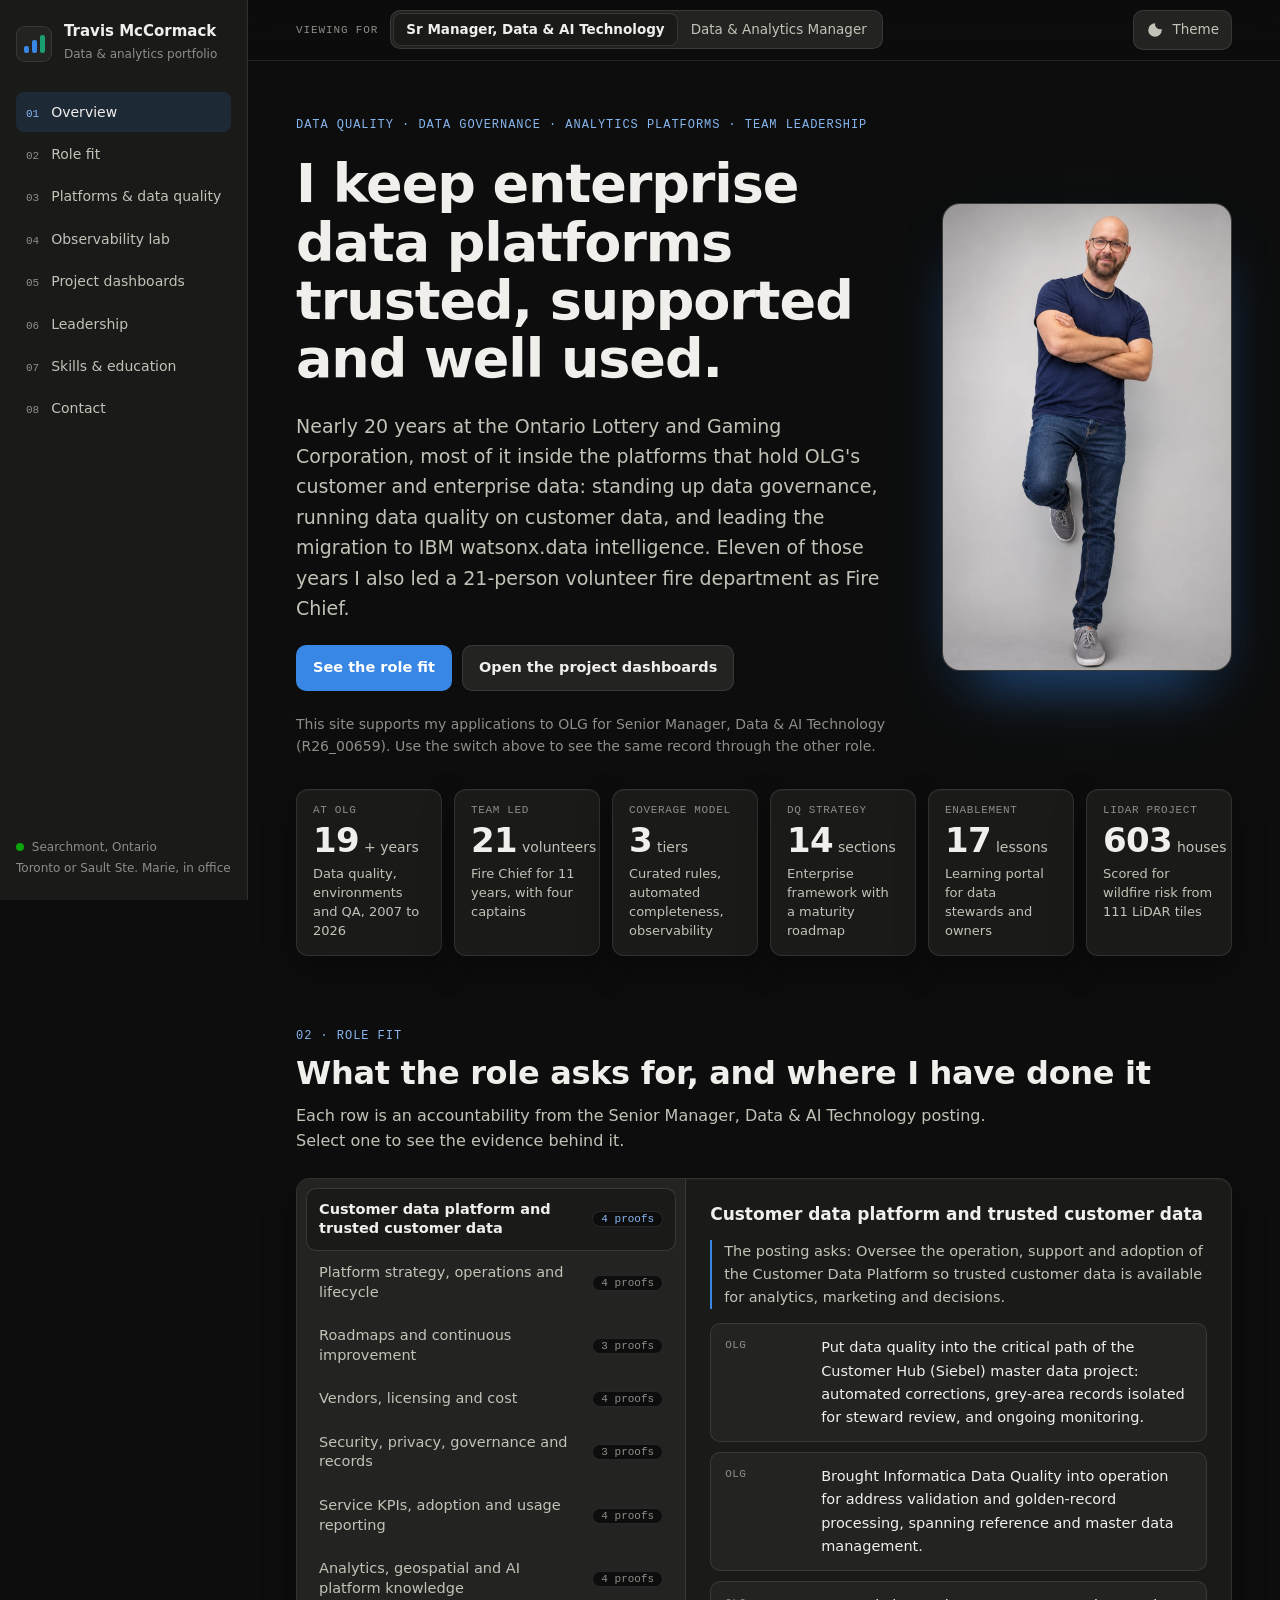
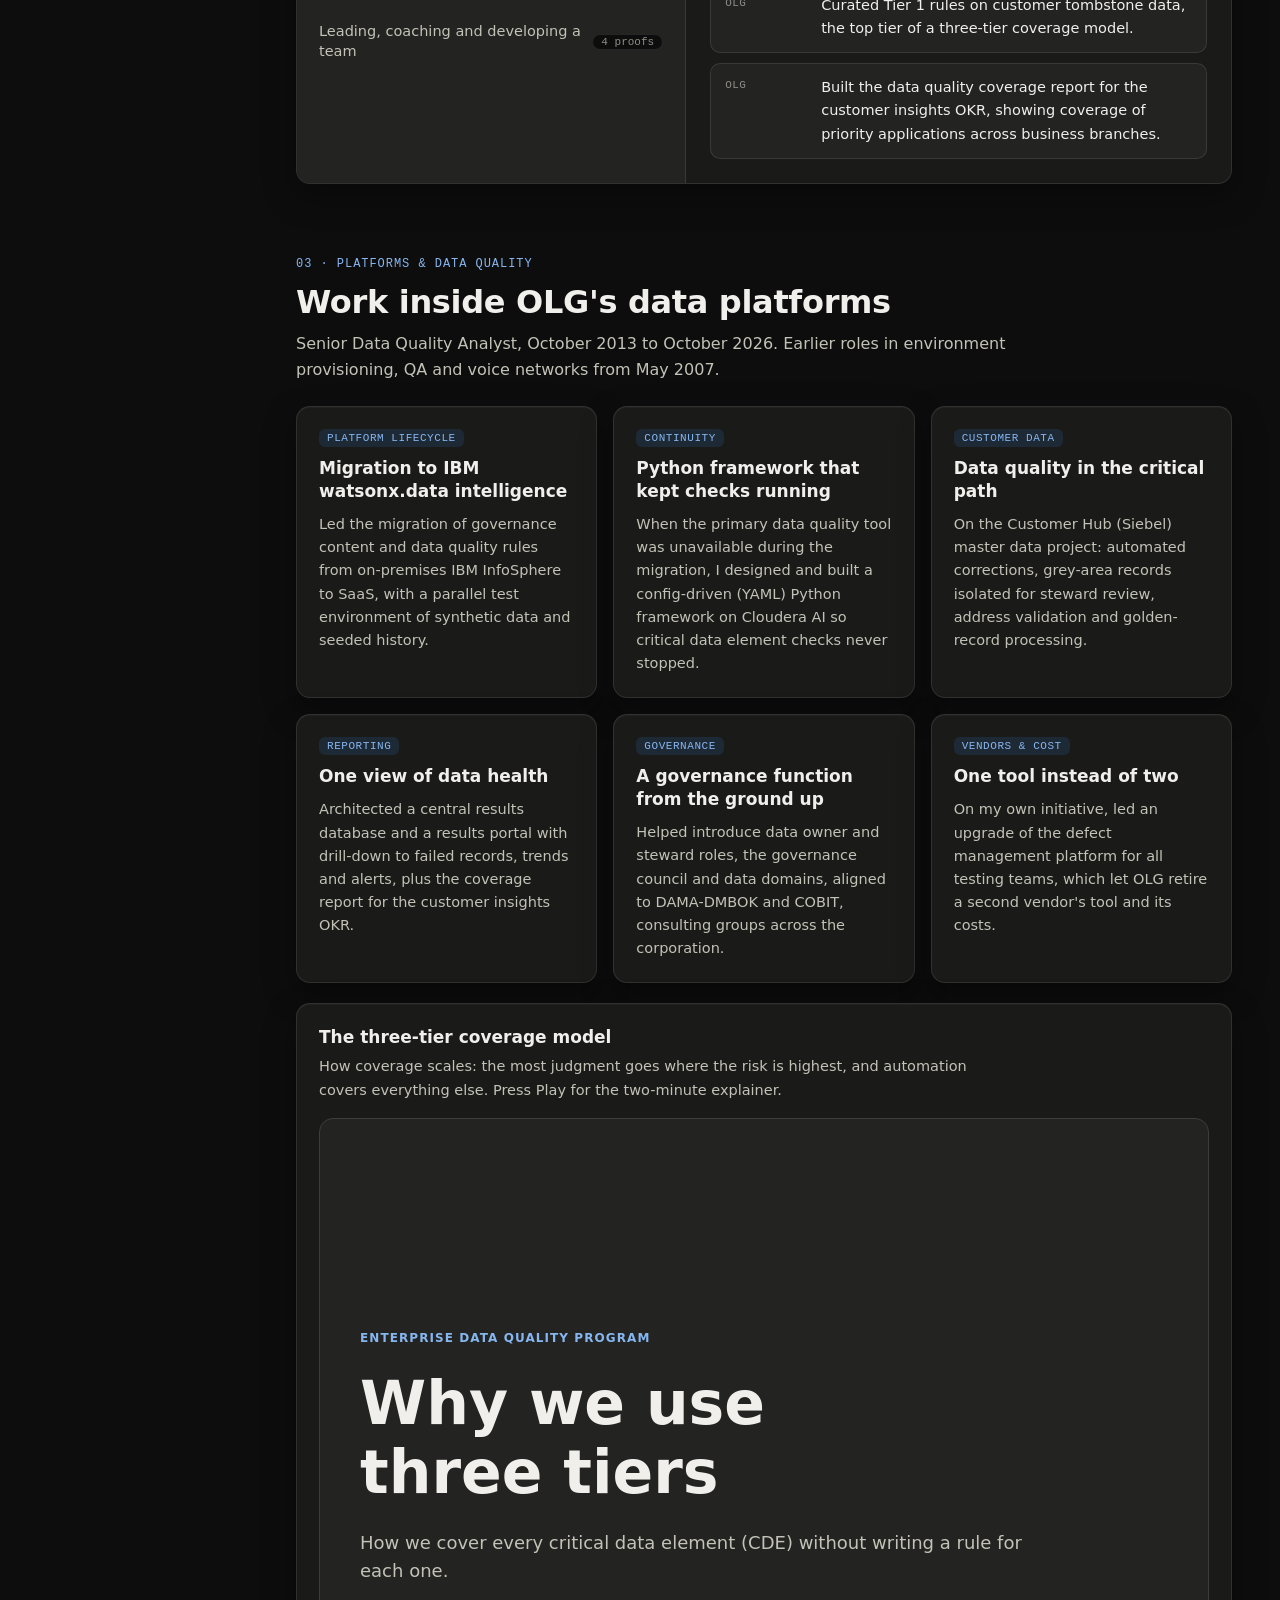
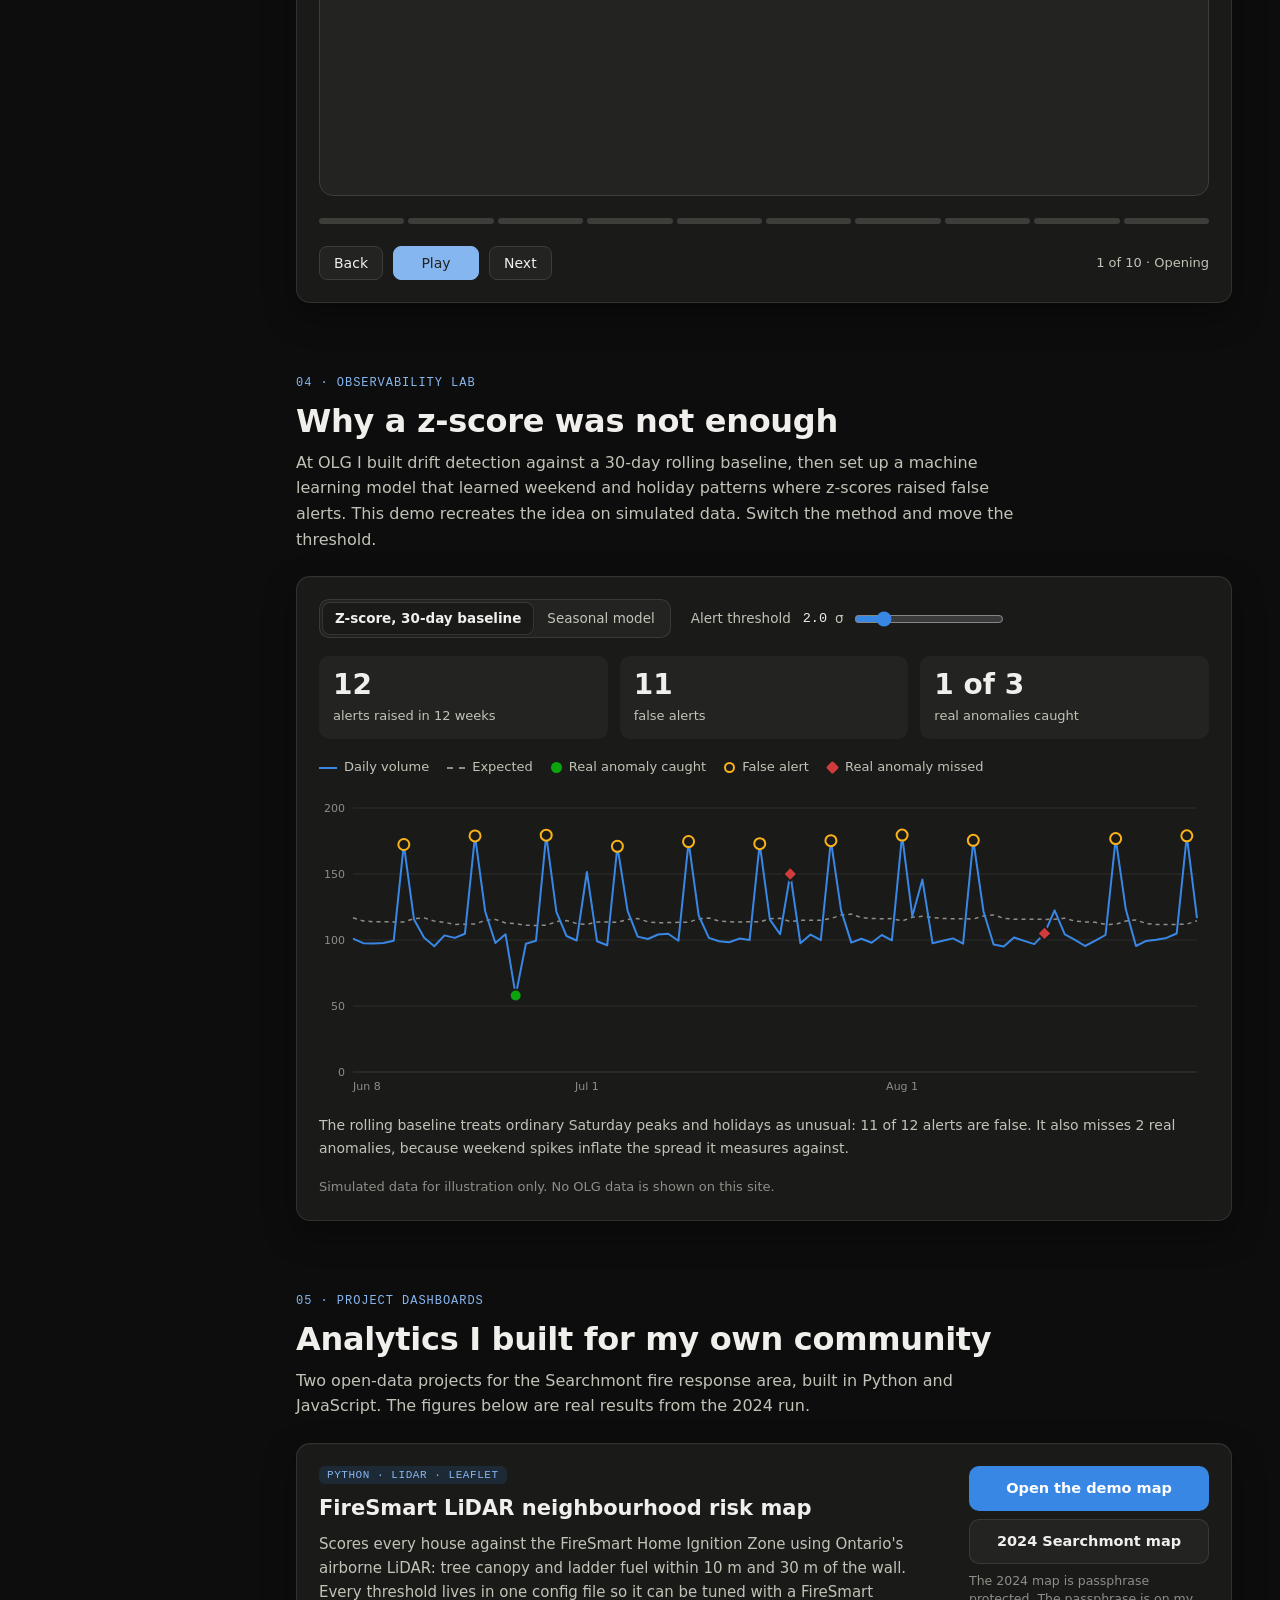
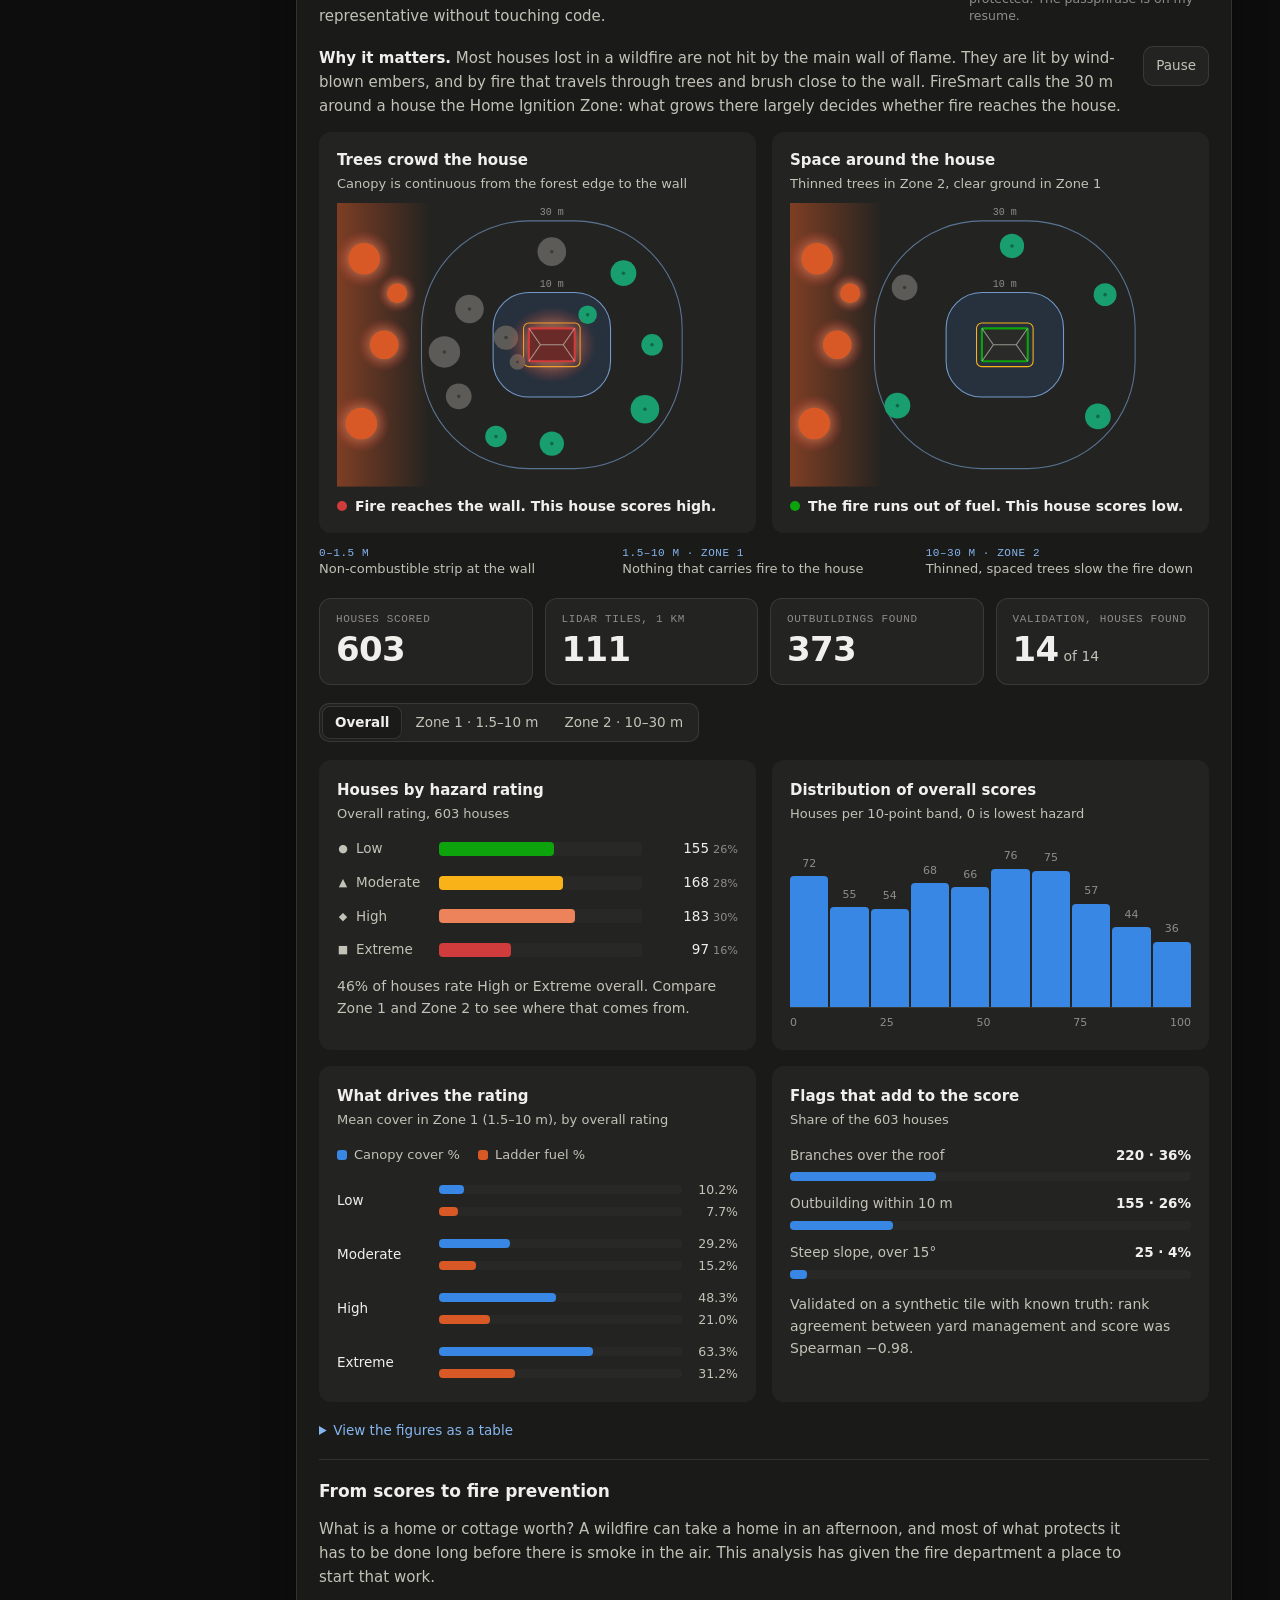
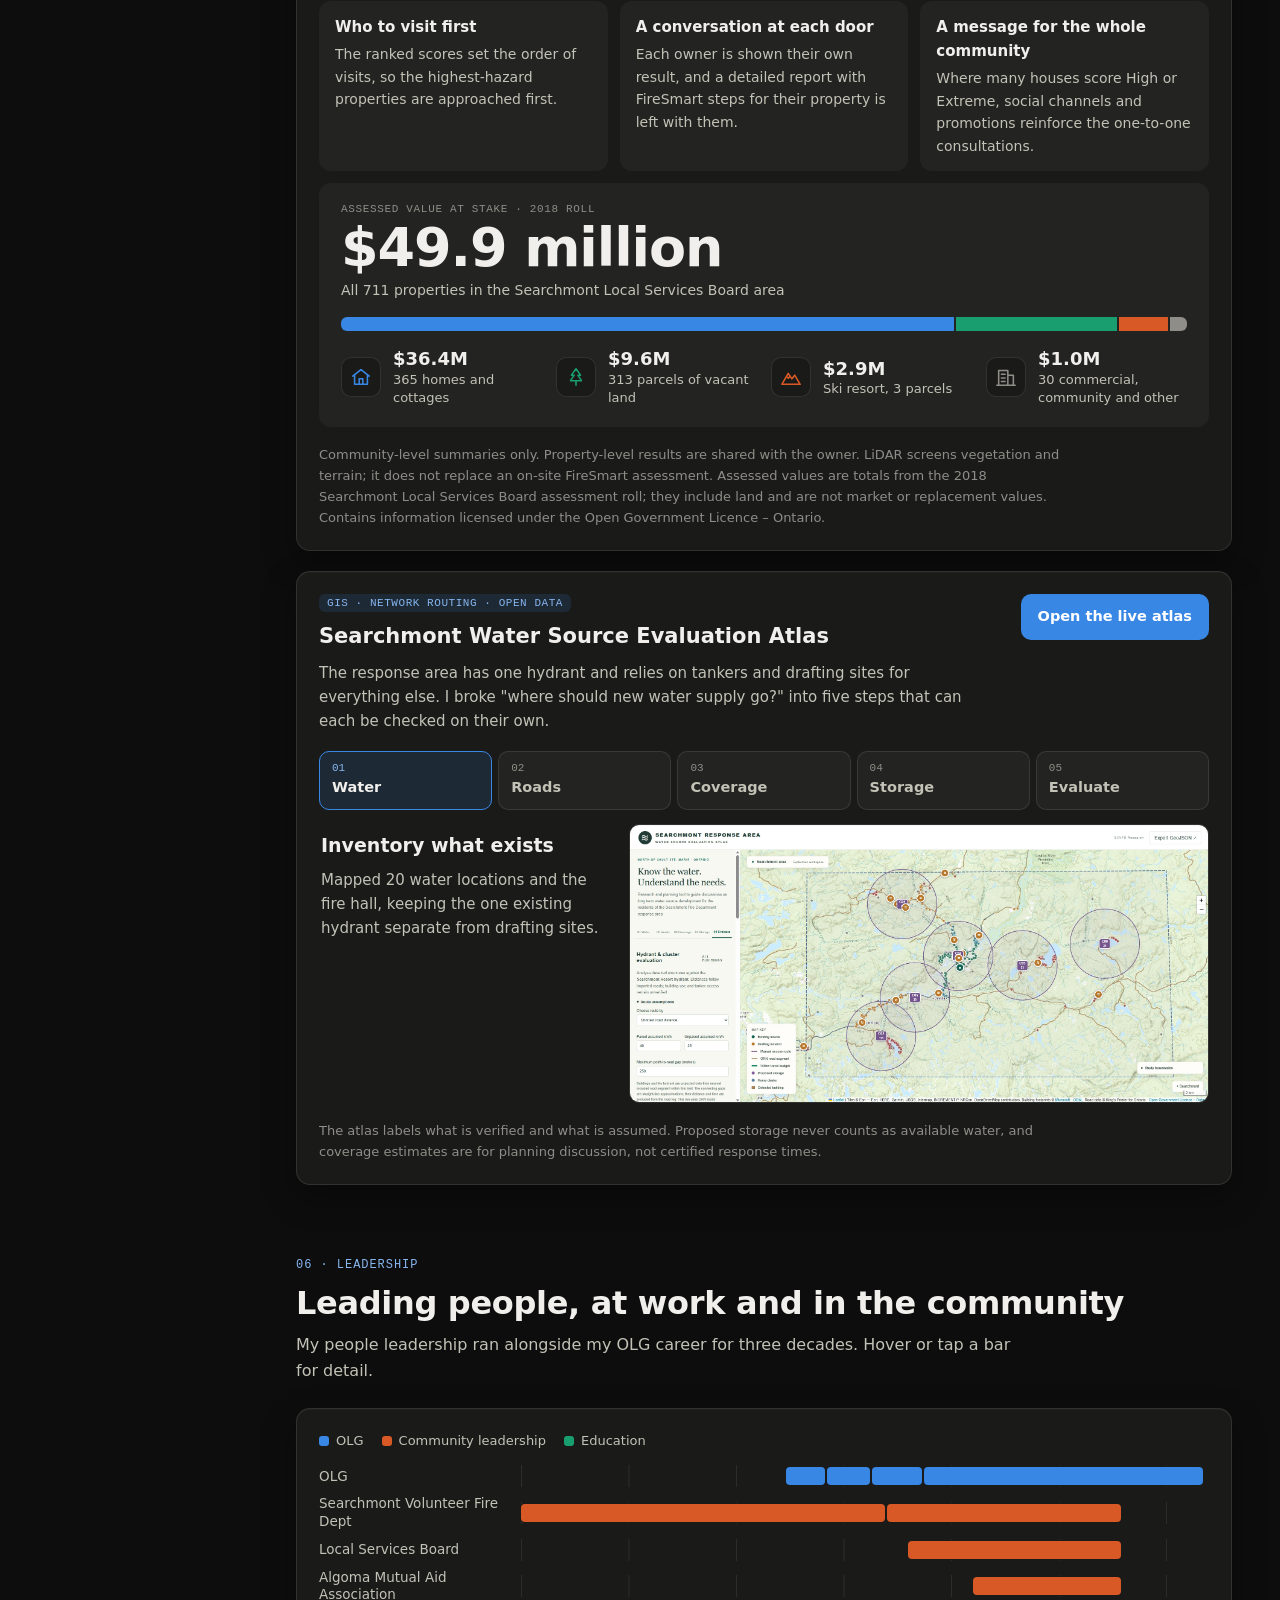
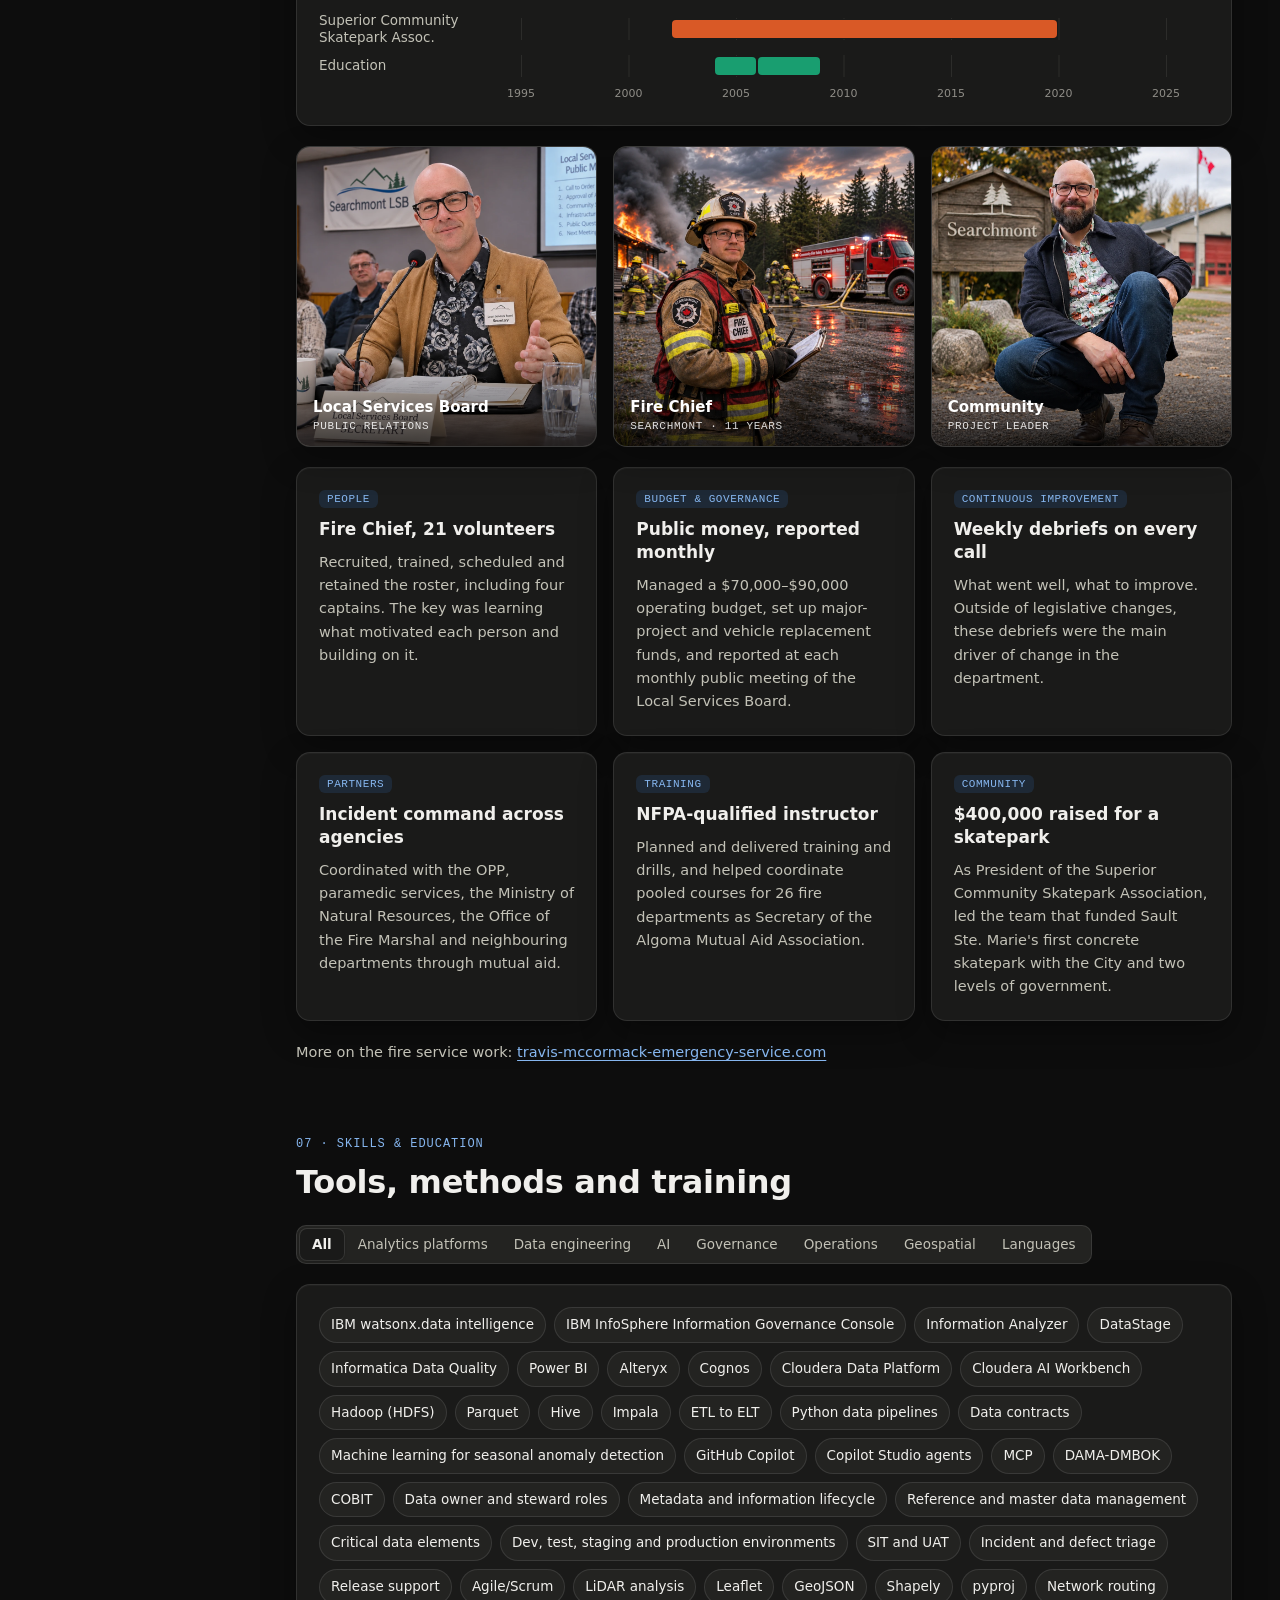
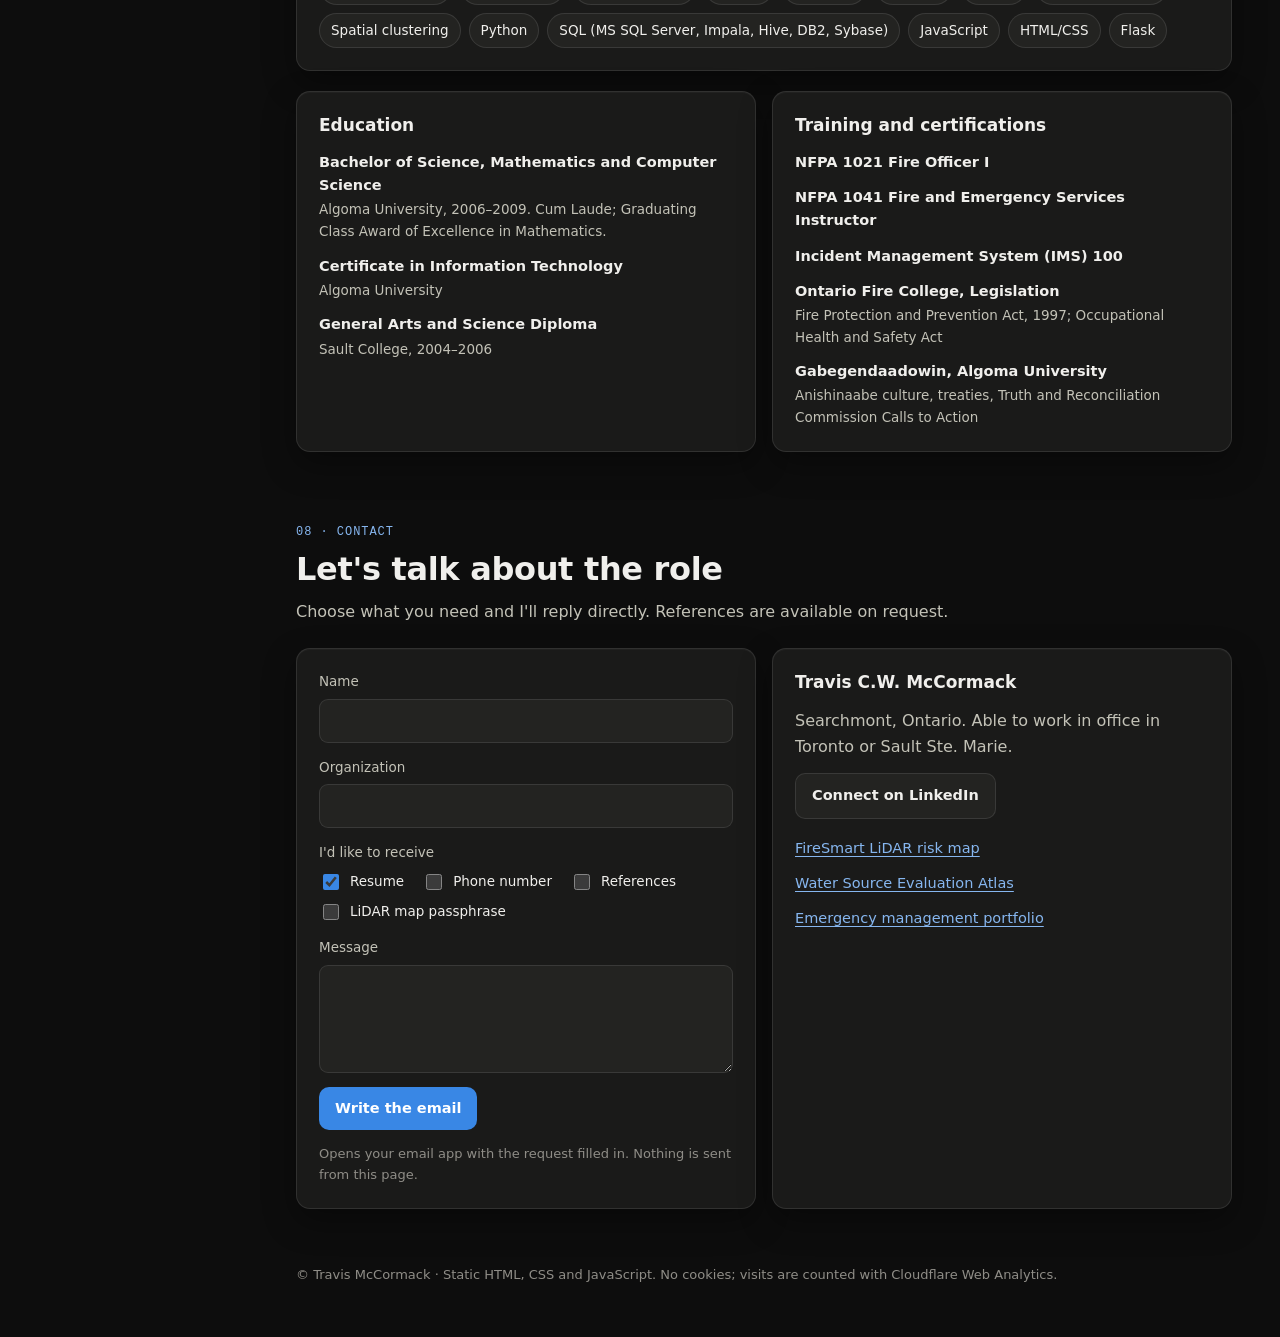
==== index.html @ 3d9790bc "Merge photo-updates into initial-site" ====
<!doctype html>
<html lang="en-CA" data-theme="dark">
<head>
<meta charset="utf-8">
<meta name="viewport" content="width=device-width, initial-scale=1">
<title>Travis McCormack | Data Quality, Governance and Analytics Platforms</title>
<meta name="description" content="Portfolio of Travis McCormack: nearly 20 years in data quality, data governance and analytics platforms, with live project dashboards and maps.">
<meta property="og:title" content="Travis McCormack | Data and Analytics Portfolio">
<meta property="og:description" content="Data quality, governance, analytics platforms and team leadership. Project dashboards and live maps.">
<meta property="og:type" content="website">
<meta property="og:url" content="https://data-analytics-travis-mccormack.com/">
<link rel="icon" href="data:image/svg+xml,%3Csvg xmlns='http://www.w3.org/2000/svg' viewBox='0 0 32 32'%3E%3Crect width='32' height='32' rx='7' fill='%231a1a19'/%3E%3Crect x='7' y='17' width='4' height='8' rx='1.5' fill='%233987e5'/%3E%3Crect x='14' y='11' width='4' height='14' rx='1.5' fill='%233987e5'/%3E%3Crect x='21' y='7' width='4' height='18' rx='1.5' fill='%23199e70'/%3E%3C/svg%3E">
<link rel="stylesheet" href="styles.css?v=4">
<script>
  try { var t = localStorage.getItem('theme'); if (t) document.documentElement.dataset.theme = t; } catch (e) {}
</script>
</head>
<body data-role="tech">
<a class="skip" href="#overview">Skip to content</a>

<aside class="side" aria-label="Site">
  <a class="brand" href="#overview">
    <span class="brand-mark" aria-hidden="true"><i></i><i></i><i></i></span>
    <span><strong>Travis McCormack</strong><small>Data &amp; analytics portfolio</small></span>
  </a>
  <nav class="nav" aria-label="Sections">
    <a href="#overview" class="is-active"><span>01</span>Overview</a>
    <a href="#fit"><span>02</span>Role fit</a>
    <a href="#platforms"><span>03</span>Platforms &amp; data quality</a>
    <a href="#lab"><span>04</span>Observability lab</a>
    <a href="#projects"><span>05</span>Project dashboards</a>
    <a href="#leadership"><span>06</span>Leadership</a>
    <a href="#skills"><span>07</span>Skills &amp; education</a>
    <a href="#contact"><span>08</span>Contact</a>
  </nav>
  <div class="side-foot">
    <span class="dot" aria-hidden="true"></span> Searchmont, Ontario<br>
    Toronto or Sault Ste. Marie, in office
  </div>
</aside>

<div class="main">
  <header class="topbar">
    <div class="lens" role="group" aria-label="View this portfolio for a role">
      <span class="lens-label">Viewing for</span>
      <div class="seg" id="roleSeg">
        <button type="button" data-role="tech" aria-pressed="true">Sr Manager, Data &amp; AI Technology</button>
        <button type="button" data-role="analytics" aria-pressed="false">Data &amp; Analytics Manager</button>
      </div>
    </div>
    <button type="button" class="icon-btn" id="themeBtn" aria-label="Switch between dark and light theme">
      <svg viewBox="0 0 24 24" width="18" height="18" aria-hidden="true"><path d="M12 3a9 9 0 1 0 9 9c0-.5 0-.9-.1-1.4A7 7 0 0 1 12 3z" fill="currentColor"/></svg>
      <span>Theme</span>
    </button>
  </header>

  <main>
    <!-- 01 OVERVIEW -->
    <section id="overview" class="hero">
      <div class="hero-top">
      <div class="hero-text">
      <p class="eyebrow">Data quality · Data governance · Analytics platforms · Team leadership</p>
      <h1 data-lens-text="tech">I keep enterprise data platforms trusted, supported and well used.</h1>
      <h1 data-lens-text="analytics" hidden>I turn business priorities into trusted measures, dashboards and reusable analytics.</h1>
      <p class="lede" data-lens-text="tech">Nearly 20 years at the Ontario Lottery and Gaming Corporation, most of it inside the platforms that hold OLG's customer and enterprise data: standing up data governance, running data quality on customer data, and leading the migration to IBM watsonx.data intelligence. Eleven of those years I also led a 21-person volunteer fire department as Fire Chief.</p>
      <p class="lede" data-lens-text="analytics" hidden>Nearly 20 years at the Ontario Lottery and Gaming Corporation, building the measures, coverage reports and results portals that data owners rely on, and the learning portal that trains them. Eleven of those years I also led a 21-person volunteer fire department as Fire Chief.</p>
      <div class="cta">
        <a class="btn primary" href="#fit">See the role fit</a>
        <a class="btn" href="#projects">Open the project dashboards</a>
      </div>
      <p class="context">This site supports my applications to OLG for
        <span data-lens-text="tech">Senior Manager, Data &amp; AI Technology (R26_00659)</span><span data-lens-text="analytics" hidden>Data &amp; Analytics Manager (R26_00672)</span>.
        Use the switch above to see the same record through the other role.</p>
      </div>
      <figure class="hero-photo">
        <img src="images/travis.webp" alt="Travis McCormack, arms crossed, standing on one leg" width="1122" height="1402">
      </figure>
      </div>

      <div class="tiles" aria-label="Career figures">
        <div class="tile"><div class="tile-k">At OLG</div><div class="tile-v"><span data-count="19">19</span><small>+ years</small></div><div class="tile-d">Data quality, environments and QA, 2007 to 2026</div></div>
        <div class="tile"><div class="tile-k">Team led</div><div class="tile-v"><span data-count="21">21</span><small>volunteers</small></div><div class="tile-d">Fire Chief for 11 years, with four captains</div></div>
        <div class="tile"><div class="tile-k">Coverage model</div><div class="tile-v"><span data-count="3">3</span><small>tiers</small></div><div class="tile-d">Curated rules, automated completeness, observability</div></div>
        <div class="tile"><div class="tile-k">DQ strategy</div><div class="tile-v"><span data-count="14">14</span><small>sections</small></div><div class="tile-d">Enterprise framework with a maturity roadmap</div></div>
        <div class="tile"><div class="tile-k">Enablement</div><div class="tile-v"><span data-count="17">17</span><small>lessons</small></div><div class="tile-d">Learning portal for data stewards and owners</div></div>
        <div class="tile"><div class="tile-k">LiDAR project</div><div class="tile-v"><span data-count="603">603</span><small>houses</small></div><div class="tile-d">Scored for wildfire risk from 111 LiDAR tiles</div></div>
      </div>
    </section>

    <!-- 02 ROLE FIT -->
    <section id="fit">
      <div class="sec-head">
        <p class="eyebrow">02 · Role fit</p>
        <h2>What the role asks for, and where I have done it</h2>
        <p class="sub">Each row is an accountability from the <span data-lens-text="tech">Senior Manager, Data &amp; AI Technology</span><span data-lens-text="analytics" hidden>Data &amp; Analytics Manager</span> posting. Select one to see the evidence behind it.</p>
      </div>
      <div class="fit card">
        <div class="fit-list" id="fitList" role="tablist" aria-label="Accountabilities"></div>
        <div class="fit-detail" id="fitDetail" role="tabpanel" aria-live="polite"></div>
      </div>
      <noscript><p class="sub">Turn on JavaScript to use the interactive role-fit matrix and charts.</p></noscript>
    </section>

    <!-- 03 PLATFORMS -->
    <section id="platforms">
      <div class="sec-head">
        <p class="eyebrow">03 · Platforms &amp; data quality</p>
        <h2>Work inside OLG's data platforms</h2>
        <p class="sub">Senior Data Quality Analyst, October 2013 to October 2026. Earlier roles in environment provisioning, QA and voice networks from May 2007.</p>
      </div>

      <div class="grid g3">
        <article class="card work">
          <span class="chip">Platform lifecycle</span>
          <h3>Migration to IBM watsonx.data intelligence</h3>
          <p>Led the migration of governance content and data quality rules from on-premises IBM InfoSphere to SaaS, with a parallel test environment of synthetic data and seeded history.</p>
        </article>
        <article class="card work">
          <span class="chip">Continuity</span>
          <h3>Python framework that kept checks running</h3>
          <p>When the primary data quality tool was unavailable during the migration, I designed and built a config-driven (YAML) Python framework on Cloudera AI so critical data element checks never stopped.</p>
        </article>
        <article class="card work">
          <span class="chip">Customer data</span>
          <h3>Data quality in the critical path</h3>
          <p>On the Customer Hub (Siebel) master data project: automated corrections, grey-area records isolated for steward review, address validation and golden-record processing.</p>
        </article>
        <article class="card work">
          <span class="chip">Reporting</span>
          <h3>One view of data health</h3>
          <p>Architected a central results database and a results portal with drill-down to failed records, trends and alerts, plus the coverage report for the customer insights OKR.</p>
        </article>
        <article class="card work">
          <span class="chip">Governance</span>
          <h3>A governance function from the ground up</h3>
          <p>Helped introduce data owner and steward roles, the governance council and data domains, aligned to DAMA-DMBOK and COBIT, consulting groups across the corporation.</p>
        </article>
        <article class="card work">
          <span class="chip">Vendors &amp; cost</span>
          <h3>One tool instead of two</h3>
          <p>On my own initiative, led an upgrade of the defect management platform for all testing teams, which let OLG retire a second vendor's tool and its costs.</p>
        </article>
      </div>

      <div class="card model">
        <div class="model-head">
          <h3>The three-tier coverage model</h3>
          <p>How coverage scales: the most judgment goes where the risk is highest, and automation covers everything else. Press Play for the two-minute explainer.</p>
        </div>
        <iframe class="tier-frame" id="tierFrame" src="three-tier-explainer.html" title="Why three tiers: a two-minute animated explainer of the coverage model"></iframe>
        <noscript><p class="sub">Turn on JavaScript to play the explainer.</p></noscript>
      </div>
    </section>

    <!-- 04 LAB -->
    <section id="lab">
      <div class="sec-head">
        <p class="eyebrow">04 · Observability lab</p>
        <h2>Why a z-score was not enough</h2>
        <p class="sub">At OLG I built drift detection against a 30-day rolling baseline, then set up a machine learning model that learned weekend and holiday patterns where z-scores raised false alerts. This demo recreates the idea on simulated data. Switch the method and move the threshold.</p>
      </div>
      <div class="card lab">
        <div class="filters">
          <div class="seg" id="methodSeg" role="group" aria-label="Detection method">
            <button type="button" data-method="z" aria-pressed="true">Z-score, 30-day baseline</button>
            <button type="button" data-method="s" aria-pressed="false">Seasonal model</button>
          </div>
          <label class="slider">Alert threshold <output id="kOut">2.0</output>σ
            <input type="range" id="kRange" min="1.8" max="3" step="0.1" value="2">
          </label>
        </div>
        <div class="stat-row" id="labStats"></div>
        <div class="legend" aria-hidden="true">
          <span><i class="lg-line"></i>Daily volume</span>
          <span><i class="lg-dash"></i>Expected</span>
          <span><i class="lg-true"></i>Real anomaly caught</span>
          <span><i class="lg-false"></i>False alert</span>
          <span><i class="lg-miss"></i>Real anomaly missed</span>
        </div>
        <div class="chart" id="labChart" role="img" aria-label="Line chart of simulated daily volume with alerts"></div>
        <p class="note" id="labNote"></p>
        <p class="fine">Simulated data for illustration only. No OLG data is shown on this site.</p>
      </div>
    </section>

    <!-- 05 PROJECTS -->
    <section id="projects">
      <div class="sec-head">
        <p class="eyebrow">05 · Project dashboards</p>
        <h2>Analytics I built for my own community</h2>
        <p class="sub">Two open-data projects for the Searchmont fire response area, built in Python and JavaScript. The figures below are real results from the 2024 run.</p>
      </div>

      <div class="card dash">
        <div class="dash-head">
          <div>
            <span class="chip">Python · LiDAR · Leaflet</span>
            <h3>FireSmart LiDAR neighbourhood risk map</h3>
            <p>Scores every house against the FireSmart Home Ignition Zone using Ontario's airborne LiDAR: tree canopy and ladder fuel within 10 m and 30 m of the wall. Every threshold lives in one config file so it can be tuned with a FireSmart representative without touching code.</p>
          </div>
          <div class="dash-links">
            <a class="btn primary" href="https://searchmont-analytics.github.io/smt-firesmart-assessment-lidar/" target="_blank" rel="noopener">Open the demo map</a>
            <a class="btn" href="https://searchmont-analytics.github.io/smt-firesmart-assessment-lidar/searchmont-2024.html" target="_blank" rel="noopener">2024 Searchmont map</a>
            <small>The 2024 map is passphrase protected. The passphrase is on my resume.</small>
          </div>
        </div>

        <div class="fs-banner" id="fsBanner">
          <div class="fs-why">
            <p><b>Why it matters.</b> Most houses lost in a wildfire are not hit by the main wall of flame. They are lit by wind-blown embers, and by fire that travels through trees and brush close to the wall. FireSmart calls the 30 m around a house the Home Ignition Zone: what grows there largely decides whether fire reaches the house.</p>
            <button type="button" class="icon-btn" id="fsToggle" aria-pressed="false" hidden>Pause</button>
          </div>
          <div class="fs-panels">
            <figure class="fs-panel fs-bad">
              <figcaption><b>Trees crowd the house</b><span>Canopy is continuous from the forest edge to the wall</span></figcaption>
              <svg viewBox="0 -8 560 396" role="img" aria-label="Top-down view of a house with trees growing inside the 10 metre and 30 metre rings. Embers from a wildfire on the left light the outer trees, fire steps from tree to tree, and reaches the house wall.">
                <defs>
                  <radialGradient id="fsGlow"><stop offset="0" stop-color="#fab219" stop-opacity=".95"/><stop offset=".55" stop-color="#ec835a" stop-opacity=".5"/><stop offset="1" stop-color="#d03b3b" stop-opacity="0"/></radialGradient>
                  <linearGradient id="fsFront" x1="0" x2="1" y1="0" y2="0"><stop offset="0" stop-color="#d95926" stop-opacity=".5"/><stop offset="1" stop-color="#d95926" stop-opacity="0"/></linearGradient>
                </defs>
                <rect class="fs-front" x="0" y="-8" width="130" height="396" fill="url(#fsFront)"/>
                <rect class="fs-ring r30" x="118" y="17" width="364" height="346" rx="150" pathLength="1"/>
                <rect class="fs-ring r10" x="218" y="117" width="164" height="146" rx="50" pathLength="1"/>
                <rect class="fs-ring r1" x="260.5" y="159.5" width="79" height="61" rx="7.5" pathLength="1"/>
                <text class="fs-lbl" x="300" y="9" text-anchor="middle">30 m</text>
                <text class="fs-lbl" x="300" y="110" text-anchor="middle">10 m</text>
                <g class="fs-tree wild"><circle class="fs-glow" cx="38" cy="70" r="40"/><circle class="fs-can" cx="38" cy="70" r="22"/></g>
                <g class="fs-tree wild"><circle class="fs-glow" cx="84" cy="118" r="27"/><circle class="fs-can" cx="84" cy="118" r="14"/></g>
                <g class="fs-tree wild"><circle class="fs-glow" cx="66" cy="190" r="37"/><circle class="fs-can" cx="66" cy="190" r="20"/></g>
                <g class="fs-tree wild"><circle class="fs-glow" cx="34" cy="300" r="40"/><circle class="fs-can" cx="34" cy="300" r="22"/></g>
                <g class="fs-tree"><circle class="fs-can" cx="400" cy="90" r="18"/><circle class="fs-trunk" cx="400" cy="90" r="2.5"/></g>
                <g class="fs-tree"><circle class="fs-can" cx="440" cy="190" r="15"/><circle class="fs-trunk" cx="440" cy="190" r="2.5"/></g>
                <g class="fs-tree"><circle class="fs-can" cx="430" cy="280" r="20"/><circle class="fs-trunk" cx="430" cy="280" r="2.5"/></g>
                <g class="fs-tree"><circle class="fs-can" cx="300" cy="328" r="17"/><circle class="fs-trunk" cx="300" cy="328" r="2.5"/></g>
                <g class="fs-tree"><circle class="fs-can" cx="222" cy="318" r="15"/><circle class="fs-trunk" cx="222" cy="318" r="2.5"/></g>
                <g class="fs-tree"><circle class="fs-can" cx="350" cy="148" r="13"/><circle class="fs-trunk" cx="350" cy="148" r="2.5"/></g>
                <g class="fs-tree burn" style="--t:3.4s"><circle class="fs-glow" cx="150" cy="200" r="42"/><circle class="fs-can" cx="150" cy="200" r="22"/><circle class="fs-trunk" cx="150" cy="200" r="2.5"/></g>
                <g class="fs-tree burn" style="--t:4.1s"><circle class="fs-glow" cx="185" cy="140" r="38"/><circle class="fs-can" cx="185" cy="140" r="20"/><circle class="fs-trunk" cx="185" cy="140" r="2.5"/></g>
                <g class="fs-tree burn" style="--t:4.7s"><circle class="fs-glow" cx="170" cy="262" r="34"/><circle class="fs-can" cx="170" cy="262" r="18"/><circle class="fs-trunk" cx="170" cy="262" r="2.5"/></g>
                <g class="fs-tree burn" style="--t:5.3s"><circle class="fs-glow" cx="300" cy="60" r="38"/><circle class="fs-can" cx="300" cy="60" r="20"/><circle class="fs-trunk" cx="300" cy="60" r="2.5"/></g>
                <g class="fs-tree burn" style="--t:5.8s"><circle class="fs-glow" cx="236" cy="180" r="32"/><circle class="fs-can" cx="236" cy="180" r="17"/><circle class="fs-trunk" cx="236" cy="180" r="2.5"/></g>
                <g class="fs-tree burn" style="--t:6.6s"><circle class="fs-glow" cx="252" cy="214" r="22"/><circle class="fs-can" cx="252" cy="214" r="11"/><circle class="fs-trunk" cx="252" cy="214" r="2"/></g>
                <g class="fs-house">
                  <rect class="fs-hglow" x="238" y="137" width="124" height="106" rx="30"/>
                  <rect class="fs-hbody" x="268" y="167" width="64" height="46" rx="2"/>
                  <path class="fs-roof" d="M268 167L284 190L268 213M332 167L316 190L332 213M284 190H316"/>
                </g>
                <circle class="fs-ember" cx="66" cy="190" r="3" style="--t:2s;--dx:84px;--dy:10px"/>
                <circle class="fs-ember" cx="84" cy="118" r="3" style="--t:2.7s;--dx:101px;--dy:22px"/>
                <circle class="fs-ember" cx="34" cy="300" r="3" style="--t:3.3s;--dx:136px;--dy:-38px"/>
                <circle class="fs-ember" cx="38" cy="70" r="3" style="--t:3.9s;--dx:262px;--dy:-10px"/>
                <circle class="fs-ember" cx="150" cy="200" r="3" style="--t:4.4s;--dx:86px;--dy:-20px"/>
                <circle class="fs-ember" cx="170" cy="262" r="3" style="--t:5.2s;--dx:82px;--dy:-48px"/>
                <circle class="fs-ember" cx="236" cy="180" r="3" style="--t:6.3s;--dx:38px;--dy:4px"/>
                <circle class="fs-ember" cx="252" cy="214" r="3" style="--t:6.8s;--dx:20px;--dy:-8px"/>
              </svg>
              <p class="fs-verdict">Fire reaches the wall. This house scores high.</p>
            </figure>
            <figure class="fs-panel fs-ok">
              <figcaption><b>Space around the house</b><span>Thinned trees in Zone 2, clear ground in Zone 1</span></figcaption>
              <svg viewBox="0 -8 560 396" role="img" aria-label="Top-down view of a house with a few spaced trees in the 30 metre ring and clear ground inside 10 metres. Embers from the same wildfire light one outer tree, the rest land on clear ground and go out, and the house is not reached.">
                <rect class="fs-front" x="0" y="-8" width="130" height="396" fill="url(#fsFront)"/>
                <rect class="fs-ring r30" x="118" y="17" width="364" height="346" rx="150" pathLength="1"/>
                <rect class="fs-ring r10" x="218" y="117" width="164" height="146" rx="50" pathLength="1"/>
                <rect class="fs-ring r1" x="260.5" y="159.5" width="79" height="61" rx="7.5" pathLength="1"/>
                <text class="fs-lbl" x="300" y="9" text-anchor="middle">30 m</text>
                <text class="fs-lbl" x="300" y="110" text-anchor="middle">10 m</text>
                <g class="fs-tree wild"><circle class="fs-glow" cx="38" cy="70" r="40"/><circle class="fs-can" cx="38" cy="70" r="22"/></g>
                <g class="fs-tree wild"><circle class="fs-glow" cx="84" cy="118" r="27"/><circle class="fs-can" cx="84" cy="118" r="14"/></g>
                <g class="fs-tree wild"><circle class="fs-glow" cx="66" cy="190" r="37"/><circle class="fs-can" cx="66" cy="190" r="20"/></g>
                <g class="fs-tree wild"><circle class="fs-glow" cx="34" cy="300" r="40"/><circle class="fs-can" cx="34" cy="300" r="22"/></g>
                <g class="fs-tree"><circle class="fs-can" cx="150" cy="275" r="18"/><circle class="fs-trunk" cx="150" cy="275" r="2.5"/></g>
                <g class="fs-tree"><circle class="fs-can" cx="310" cy="52" r="17"/><circle class="fs-trunk" cx="310" cy="52" r="2.5"/></g>
                <g class="fs-tree"><circle class="fs-can" cx="440" cy="120" r="16"/><circle class="fs-trunk" cx="440" cy="120" r="2.5"/></g>
                <g class="fs-tree"><circle class="fs-can" cx="430" cy="290" r="18"/><circle class="fs-trunk" cx="430" cy="290" r="2.5"/></g>
                <g class="fs-tree burn" style="--t:4.1s"><circle class="fs-glow" cx="160" cy="110" r="34"/><circle class="fs-can" cx="160" cy="110" r="18"/><circle class="fs-trunk" cx="160" cy="110" r="2.5"/></g>
                <g class="fs-house">
                  <rect class="fs-hbody" x="268" y="167" width="64" height="46" rx="2"/>
                  <path class="fs-roof" d="M268 167L284 190L268 213M332 167L316 190L332 213M284 190H316"/>
                </g>
                <circle class="fs-ember" cx="66" cy="190" r="3" style="--t:2s;--dx:124px;--dy:12px"/>
                <circle class="fs-ember" cx="84" cy="118" r="3" style="--t:2.7s;--dx:76px;--dy:-8px"/>
                <circle class="fs-ember" cx="34" cy="300" r="3" style="--t:3.3s;--dx:170px;--dy:-52px"/>
                <circle class="fs-ember" cx="38" cy="70" r="3" style="--t:3.9s;--dx:205px;--dy:8px"/>
                <circle class="fs-ember" cx="160" cy="110" r="3" style="--t:5s;--dx:78px;--dy:42px"/>
                <circle class="fs-ember" cx="66" cy="190" r="3" style="--t:5.6s;--dx:192px;--dy:6px"/>
                <circle class="fs-ember" cx="160" cy="110" r="3" style="--t:6.3s;--dx:96px;--dy:-30px"/>
              </svg>
              <p class="fs-verdict">The fire runs out of fuel. This house scores low.</p>
            </figure>
          </div>
          <ul class="fs-key">
            <li><b>0–1.5 m</b>Non-combustible strip at the wall</li>
            <li><b>1.5–10 m · Zone 1</b>Nothing that carries fire to the house</li>
            <li><b>10–30 m · Zone 2</b>Thinned, spaced trees slow the fire down</li>
          </ul>
        </div>

        <div class="tiles mini">
          <div class="tile"><div class="tile-k">Houses scored</div><div class="tile-v"><span data-count="603">603</span></div></div>
          <div class="tile"><div class="tile-k">LiDAR tiles, 1 km</div><div class="tile-v"><span data-count="111">111</span></div></div>
          <div class="tile"><div class="tile-k">Outbuildings found</div><div class="tile-v"><span data-count="373">373</span></div></div>
          <div class="tile"><div class="tile-k">Validation, houses found</div><div class="tile-v">14<small>of 14</small></div></div>
        </div>

        <div class="filters">
          <div class="seg" id="zoneSeg" role="group" aria-label="Score to show">
            <button type="button" data-zone="overall" aria-pressed="true">Overall</button>
            <button type="button" data-zone="z1" aria-pressed="false">Zone 1 · 1.5–10 m</button>
            <button type="button" data-zone="z2" aria-pressed="false">Zone 2 · 10–30 m</button>
          </div>
        </div>

        <div class="grid g2 charts">
          <figure class="panel">
            <figcaption><b>Houses by hazard rating</b><span id="ratingSub"></span></figcaption>
            <div class="hbars" id="ratingBars"></div>
            <p class="note" id="ratingNote"></p>
          </figure>
          <figure class="panel">
            <figcaption><b>Distribution of overall scores</b><span>Houses per 10-point band, 0 is lowest hazard</span></figcaption>
            <div class="hist" id="hist"></div>
            <div class="hist-axis" aria-hidden="true"><span>0</span><span>25</span><span>50</span><span>75</span><span>100</span></div>
          </figure>
          <figure class="panel">
            <figcaption><b>What drives the rating</b><span id="driverSub"></span></figcaption>
            <div class="legend"><span><i class="sw s1"></i>Canopy cover %</span><span><i class="sw s2"></i>Ladder fuel %</span></div>
            <div class="gbars" id="driverBars"></div>
          </figure>
          <figure class="panel">
            <figcaption><b>Flags that add to the score</b><span>Share of the 603 houses</span></figcaption>
            <div class="meters" id="flagMeters"></div>
            <p class="note">Validated on a synthetic tile with known truth: rank agreement between yard management and score was Spearman −0.98.</p>
          </figure>
        </div>
        <details class="tbl">
          <summary>View the figures as a table</summary>
          <div id="lidarTable"></div>
        </details>
        <div class="fs-use">
          <h4>From scores to fire prevention</h4>
          <p>What is a home or cottage worth? A wildfire can take a home in an afternoon, and most of what protects it has to be done long before there is smoke in the air. This analysis has given the fire department a place to start that work.</p>
          <ul>
            <li><b>Who to visit first</b>The ranked scores set the order of visits, so the highest-hazard properties are approached first.</li>
            <li><b>A conversation at each door</b>Each owner is shown their own result, and a detailed report with FireSmart steps for their property is left with them.</li>
            <li><b>A message for the whole community</b>Where many houses score High or Extreme, social channels and promotions reinforce the one-to-one consultations.</li>
          </ul>
          <div class="fs-total" id="fsTotal">
            <div class="fs-total-head">
              <div class="tile-k">Assessed value at stake · 2018 roll</div>
              <div class="fs-total-v">$<span id="fsTotalNum">49.9</span> million</div>
              <div class="fs-total-sub">All 711 properties in the Searchmont Local Services Board area</div>
            </div>
            <div class="fs-total-bar" aria-hidden="true">
              <i style="--w:36.4;--c:var(--s1)"></i><i style="--w:9.6;--c:var(--s3)"></i><i style="--w:2.9;--c:var(--s2)"></i><i style="--w:1;--c:var(--muted)"></i>
            </div>
            <div class="fs-total-parts">
              <div class="fs-part" style="--c:var(--s1);--n:0">
                <svg viewBox="0 0 24 24" aria-hidden="true"><path d="M3 11l9-7 9 7M5 10v10h14V10M10 20v-6h4v6"/></svg>
                <div><b>$36.4M</b><span>365 homes and cottages</span></div>
              </div>
              <div class="fs-part" style="--c:var(--s3);--n:1">
                <svg viewBox="0 0 24 24" aria-hidden="true"><path d="M12 3l5 7h-3l4 6H6l4-6H7zM12 16v5"/></svg>
                <div><b>$9.6M</b><span>313 parcels of vacant land</span></div>
              </div>
              <div class="fs-part" style="--c:var(--s2);--n:2">
                <svg viewBox="0 0 24 24" aria-hidden="true"><path d="M2 20l7-12 4 6 3-4 6 10zM7.2 11.5l1.8 1.7 1.6-1.4"/></svg>
                <div><b>$2.9M</b><span>Ski resort, 3 parcels</span></div>
              </div>
              <div class="fs-part" style="--c:var(--muted);--n:3">
                <svg viewBox="0 0 24 24" aria-hidden="true"><path d="M4 21V5h10v16M14 10h6v11M7 9h4M7 13h4M7 17h4M2 21h20"/></svg>
                <div><b>$1.0M</b><span>30 commercial, community and other</span></div>
              </div>
            </div>
          </div>
        </div>
        <p class="fine">Community-level summaries only. Property-level results are shared with the owner. LiDAR screens vegetation and terrain; it does not replace an on-site FireSmart assessment. Assessed values are totals from the 2018 Searchmont Local Services Board assessment roll; they include land and are not market or replacement values. Contains information licensed under the Open Government Licence – Ontario.</p>
      </div>

      <div class="card dash atlas">
        <div class="dash-head">
          <div>
            <span class="chip">GIS · Network routing · Open data</span>
            <h3>Searchmont Water Source Evaluation Atlas</h3>
            <p>The response area has one hydrant and relies on tankers and drafting sites for everything else. I broke "where should new water supply go?" into five steps that can each be checked on their own.</p>
          </div>
          <div class="dash-links">
            <a class="btn primary" href="https://searchmont-analytics.github.io/smt_water_sources/" target="_blank" rel="noopener">Open the live atlas</a>
          </div>
        </div>
        <div class="atlas-body">
          <div class="steps" id="steps" role="tablist" aria-label="Atlas steps">
            <button type="button" role="tab" class="is-on" data-step="0"><span>01</span>Water</button>
            <button type="button" role="tab" data-step="1"><span>02</span>Roads</button>
            <button type="button" role="tab" data-step="2"><span>03</span>Coverage</button>
            <button type="button" role="tab" data-step="3"><span>04</span>Storage</button>
            <button type="button" role="tab" data-step="4"><span>05</span>Evaluate</button>
          </div>
          <div class="step-panel" id="stepPanel" aria-live="polite"></div>
          <img src="images/water-atlas.webp" alt="The atlas's Evaluate step: clusters of homes mapped against drafting locations and the Searchmont Resort hydrant" loading="lazy" width="1915" height="917">
        </div>
        <p class="fine">The atlas labels what is verified and what is assumed. Proposed storage never counts as available water, and coverage estimates are for planning discussion, not certified response times.</p>
      </div>
    </section>

    <!-- 06 LEADERSHIP -->
    <section id="leadership">
      <div class="sec-head">
        <p class="eyebrow">06 · Leadership</p>
        <h2>Leading people, at work and in the community</h2>
        <p class="sub">My people leadership ran alongside my OLG career for three decades. Hover or tap a bar for detail.</p>
      </div>
      <div class="card">
        <div class="legend"><span><i class="sw s1"></i>OLG</span><span><i class="sw s2"></i>Community leadership</span><span><i class="sw s3"></i>Education</span></div>
        <div class="tl" id="timeline"></div>
      </div>
      <div class="lead-photos">
        <figure class="lead-photo">
          <img src="images/lead-board.webp" alt="Travis seated at a microphone at a Local Services Board public meeting, with residents in the audience behind him" loading="lazy" width="1448" height="1086" style="object-position: 62% 50%">
          <figcaption><b>Local Services Board</b><span>Public relations</span></figcaption>
        </figure>
        <figure class="lead-photo">
          <img src="images/lead-chief.webp" alt="Travis in firefighter gear and a white chief's helmet, holding a clipboard at a fire scene with a crew and fire truck behind him" loading="lazy" width="1086" height="1448" style="object-position: 50% 18%">
          <figcaption><b>Fire Chief</b><span>Searchmont · 11 years</span></figcaption>
        </figure>
        <figure class="lead-photo">
          <img src="images/lead-community.webp" alt="Travis crouching beside the wooden Searchmont sign, with the fire hall in the background" loading="lazy" width="1182" height="1331" style="object-position: 50% 25%">
          <figcaption><b>Community</b><span>Project leader</span></figcaption>
        </figure>
      </div>
      <div class="grid g3">
        <article class="card work">
          <span class="chip">People</span>
          <h3>Fire Chief, 21 volunteers</h3>
          <p>Recruited, trained, scheduled and retained the roster, including four captains. The key was learning what motivated each person and building on it.</p>
        </article>
        <article class="card work">
          <span class="chip">Budget &amp; governance</span>
          <h3>Public money, reported monthly</h3>
          <p>Managed a $70,000–$90,000 operating budget, set up major-project and vehicle replacement funds, and reported at each monthly public meeting of the Local Services Board.</p>
        </article>
        <article class="card work">
          <span class="chip">Continuous improvement</span>
          <h3>Weekly debriefs on every call</h3>
          <p>What went well, what to improve. Outside of legislative changes, these debriefs were the main driver of change in the department.</p>
        </article>
        <article class="card work">
          <span class="chip">Partners</span>
          <h3>Incident command across agencies</h3>
          <p>Coordinated with the OPP, paramedic services, the Ministry of Natural Resources, the Office of the Fire Marshal and neighbouring departments through mutual aid.</p>
        </article>
        <article class="card work">
          <span class="chip">Training</span>
          <h3>NFPA-qualified instructor</h3>
          <p>Planned and delivered training and drills, and helped coordinate pooled courses for 26 fire departments as Secretary of the Algoma Mutual Aid Association.</p>
        </article>
        <article class="card work">
          <span class="chip">Community</span>
          <h3>$400,000 raised for a skatepark</h3>
          <p>As President of the Superior Community Skatepark Association, led the team that funded Sault Ste. Marie's first concrete skatepark with the City and two levels of government.</p>
        </article>
      </div>
      <p class="more">More on the fire service work: <a href="https://travis-mccormack-emergency-service.com/" target="_blank" rel="noopener">travis-mccormack-emergency-service.com</a></p>
    </section>

    <!-- 07 SKILLS -->
    <section id="skills">
      <div class="sec-head">
        <p class="eyebrow">07 · Skills &amp; education</p>
        <h2>Tools, methods and training</h2>
      </div>
      <div class="filters">
        <div class="seg wrap" id="skillSeg" role="group" aria-label="Filter skills"></div>
      </div>
      <div class="card"><div class="tags" id="skillTags"></div></div>
      <div class="grid g2">
        <div class="card">
          <h3>Education</h3>
          <ul class="list">
            <li><b>Bachelor of Science, Mathematics and Computer Science</b><span>Algoma University, 2006–2009. Cum Laude; Graduating Class Award of Excellence in Mathematics.</span></li>
            <li><b>Certificate in Information Technology</b><span>Algoma University</span></li>
            <li><b>General Arts and Science Diploma</b><span>Sault College, 2004–2006</span></li>
          </ul>
        </div>
        <div class="card">
          <h3>Training and certifications</h3>
          <ul class="list">
            <li><b>NFPA 1021 Fire Officer I</b></li>
            <li><b>NFPA 1041 Fire and Emergency Services Instructor</b></li>
            <li><b>Incident Management System (IMS) 100</b></li>
            <li><b>Ontario Fire College, Legislation</b><span>Fire Protection and Prevention Act, 1997; Occupational Health and Safety Act</span></li>
            <li><b>Gabegendaadowin, Algoma University</b><span>Anishinaabe culture, treaties, Truth and Reconciliation Commission Calls to Action</span></li>
          </ul>
        </div>
      </div>
    </section>

    <!-- 08 CONTACT -->
    <section id="contact">
      <div class="sec-head">
        <p class="eyebrow">08 · Contact</p>
        <h2>Let's talk about the role</h2>
        <p class="sub">Choose what you need and I'll reply directly. References are available on request.</p>
      </div>
      <div class="grid g2">
        <form class="card form" id="contactForm">
          <label>Name<input name="name" required autocomplete="name"></label>
          <label>Organization<input name="org" autocomplete="organization"></label>
          <fieldset>
            <legend>I'd like to receive</legend>
            <label class="ck"><input type="checkbox" name="want" value="Resume" checked>Resume</label>
            <label class="ck"><input type="checkbox" name="want" value="Phone number">Phone number</label>
            <label class="ck"><input type="checkbox" name="want" value="References">References</label>
            <label class="ck"><input type="checkbox" name="want" value="LiDAR map passphrase">LiDAR map passphrase</label>
          </fieldset>
          <label>Message<textarea name="msg" rows="4"></textarea></label>
          <button class="btn primary" type="submit">Write the email</button>
          <p class="fine">Opens your email app with the request filled in. Nothing is sent from this page.</p>
        </form>
        <div class="card contact-side">
          <h3>Travis C.W. McCormack</h3>
          <p>Searchmont, Ontario. Able to work in office in Toronto or Sault Ste. Marie.</p>
          <a class="btn" href="https://www.linkedin.com/in/travis-mccormack-168b372/" target="_blank" rel="noopener">Connect on LinkedIn</a>
          <ul class="list links">
            <li><a href="https://searchmont-analytics.github.io/smt-firesmart-assessment-lidar/" target="_blank" rel="noopener">FireSmart LiDAR risk map</a></li>
            <li><a href="https://searchmont-analytics.github.io/smt_water_sources/" target="_blank" rel="noopener">Water Source Evaluation Atlas</a></li>
            <li><a href="https://travis-mccormack-emergency-service.com/" target="_blank" rel="noopener">Emergency management portfolio</a></li>
          </ul>
        </div>
      </div>
    </section>
  </main>

  <footer class="foot">© Travis McCormack · Static HTML, CSS and JavaScript. No cookies; visits are counted with Cloudflare Web Analytics.</footer>
</div>

<div class="tip" id="tip" role="tooltip" hidden></div>
<script src="app.js?v=4"></script>
<!-- Cloudflare Web Analytics --><script type='module' src='https://static.cloudflareinsights.com/beacon.min.js' data-cf-beacon='{"token": "7ad015eac36449c68d153866f3f50313"}'></script><!-- End Cloudflare Web Analytics -->
</body>
</html>
---- styles.css ----
/* ---------- tokens ---------- */
:root {
  color-scheme: dark;
  --page: #0d0d0d; --surface: #1a1a19; --surface-2: #232321; --raise: #2a2a28;
  --ink: #f0efec; --ink-2: #c3c2b7; --muted: #8f8d87;
  --grid: #2c2c2a; --axis: #383835; --border: rgba(255,255,255,.10);
  --accent: #3987e5; --accent-ink: #86b6ef; --accent-wash: rgba(57,135,229,.14);
  --s1: #3987e5; --s2: #d95926; --s3: #199e70;
  --good: #0ca30c; --warning: #fab219; --serious: #ec835a; --critical: #d03b3b;
  --shadow: 0 1px 0 rgba(255,255,255,.03) inset, 0 12px 32px rgba(0,0,0,.35);
  --sans: system-ui, -apple-system, "Segoe UI", Roboto, sans-serif;
  --mono: ui-monospace, "Cascadia Mono", "SF Mono", Consolas, monospace;
  --side: 248px;
}
:root[data-theme="light"] {
  color-scheme: light;
  --page: #f4f4f1; --surface: #fcfcfb; --surface-2: #f0efec; --raise: #e9e8e3;
  --ink: #0b0b0b; --ink-2: #52514e; --muted: #6f6d68;
  --grid: #e1e0d9; --axis: #c3c2b7; --border: rgba(11,11,11,.12);
  --accent: #2a78d6; --accent-ink: #1c5cab; --accent-wash: rgba(42,120,214,.10);
  --s1: #2a78d6; --s2: #eb6834; --s3: #1baf7a;
  --shadow: 0 1px 2px rgba(11,11,11,.05), 0 8px 24px rgba(11,11,11,.06);
}

/* ---------- base ---------- */
* { box-sizing: border-box; }
html { scroll-behavior: smooth; scroll-padding-top: 76px; }
body {
  margin: 0; background: var(--page); color: var(--ink);
  font: 16px/1.6 var(--sans); -webkit-font-smoothing: antialiased;
  background-image: radial-gradient(1200px 500px at 70% -10%, var(--accent-wash), transparent 70%);
  background-repeat: no-repeat;
}
h1, h2, h3, p, figure, ul { margin: 0; }
h1 { font-size: clamp(32px, 4.6vw, 54px); line-height: 1.08; letter-spacing: -.02em; font-weight: 650; max-width: 19ch; text-wrap: balance; }
h2 { font-size: clamp(24px, 2.6vw, 32px); line-height: 1.2; letter-spacing: -.01em; font-weight: 650; text-wrap: balance; }
h3 { font-size: 17px; line-height: 1.35; font-weight: 600; }
a { color: var(--accent-ink); text-underline-offset: 3px; }
button { font: inherit; color: inherit; cursor: pointer; }
:focus-visible { outline: 2px solid var(--accent); outline-offset: 2px; border-radius: 6px; }
[hidden] { display: none !important; }
.skip { position: absolute; left: -999px; top: 8px; background: var(--surface); padding: 8px 12px; border-radius: 8px; z-index: 50; }
.skip:focus { left: 8px; }

.eyebrow { font: 500 12px/1.4 var(--mono); letter-spacing: .08em; text-transform: uppercase; color: var(--accent-ink); }
.sub { color: var(--ink-2); max-width: 72ch; }
.fine { font-size: 13px; color: var(--muted); max-width: 90ch; }
.note { font-size: 14px; color: var(--ink-2); }

/* ---------- shell ---------- */
.side {
  position: fixed; inset: 0 auto 0 0; width: var(--side); padding: 22px 16px;
  background: var(--surface); border-right: 1px solid var(--border);
  display: flex; flex-direction: column; gap: 26px; z-index: 20;
}
.brand { display: flex; gap: 12px; align-items: center; text-decoration: none; color: var(--ink); }
.brand strong { display: block; font-size: 15px; line-height: 1.2; }
.brand small { color: var(--muted); font-size: 12px; }
.brand-mark { width: 36px; height: 36px; border-radius: 9px; background: var(--surface-2); border: 1px solid var(--border); display: flex; align-items: flex-end; justify-content: center; gap: 3px; padding: 8px 0; flex: none; }
.brand-mark i { width: 5px; border-radius: 2px; background: var(--s1); }
.brand-mark i:nth-child(1) { height: 40%; } .brand-mark i:nth-child(2) { height: 70%; } .brand-mark i:nth-child(3) { height: 100%; background: var(--s3); }
.nav { display: flex; flex-direction: column; gap: 2px; }
.nav a { display: flex; gap: 12px; align-items: baseline; padding: 9px 10px; border-radius: 8px; color: var(--ink-2); text-decoration: none; font-size: 14px; white-space: nowrap; }
.nav a span { font: 500 11px var(--mono); color: var(--muted); }
.nav a:hover { background: var(--surface-2); color: var(--ink); }
.nav a.is-active { background: var(--accent-wash); color: var(--ink); }
.nav a.is-active span { color: var(--accent-ink); }
.side-foot { margin-top: auto; font-size: 12px; color: var(--muted); line-height: 1.7; }
.dot { display: inline-block; width: 8px; height: 8px; border-radius: 50%; background: var(--good); margin-right: 4px; }

.main { margin-left: var(--side); min-width: 0; }
.topbar {
  position: sticky; top: 0; z-index: 15; display: flex; align-items: center; justify-content: space-between; gap: 12px;
  padding: 10px clamp(16px, 4vw, 48px); background: color-mix(in srgb, var(--page) 84%, transparent);
  backdrop-filter: blur(12px); border-bottom: 1px solid var(--border);
}
.lens { display: flex; align-items: center; gap: 12px; min-width: 0; flex-wrap: wrap; }
.lens-label { font: 500 11px var(--mono); letter-spacing: .08em; text-transform: uppercase; color: var(--muted); }
.seg { display: inline-flex; background: var(--surface-2); border: 1px solid var(--border); border-radius: 10px; padding: 3px; gap: 2px; max-width: 100%; }
.seg.wrap { flex-wrap: wrap; }
.seg button { border: 0; background: none; padding: 7px 12px; border-radius: 7px; font-size: 13.5px; color: var(--ink-2); line-height: 1.25; }
.seg button:hover { color: var(--ink); }
.seg button[aria-pressed="true"] { background: var(--surface); color: var(--ink); box-shadow: 0 0 0 1px var(--border), 0 1px 3px rgba(0,0,0,.25); font-weight: 600; }
.icon-btn { display: inline-flex; gap: 8px; align-items: center; border: 1px solid var(--border); background: var(--surface-2); border-radius: 10px; padding: 8px 12px; font-size: 13.5px; color: var(--ink-2); flex: none; }
.icon-btn:hover { color: var(--ink); }

main { padding: 0 clamp(16px, 4vw, 48px); max-width: 1240px; }
section { padding: 64px 0 8px; display: grid; gap: 20px; }
.sec-head { display: grid; gap: 10px; margin-bottom: 4px; }
.foot { padding: 48px clamp(16px, 4vw, 48px) 40px; color: var(--muted); font-size: 13px; }

/* ---------- hero ---------- */
.hero { padding-top: 56px; gap: 22px; }
.lede { font-size: clamp(17px, 1.5vw, 19px); color: var(--ink-2); max-width: 68ch; }
.cta { display: flex; flex-wrap: wrap; gap: 10px; }
.context { font-size: 14px; color: var(--muted); max-width: 80ch; }
.btn { display: inline-flex; align-items: center; justify-content: center; padding: 10px 16px; border-radius: 10px; border: 1px solid var(--border); background: var(--surface-2); color: var(--ink); text-decoration: none; font-size: 14.5px; font-weight: 550; transition: transform .15s, background .15s; }
.btn:hover { background: var(--raise); transform: translateY(-1px); }
.btn.primary { background: var(--accent); border-color: transparent; color: #fff; }
.btn.primary:hover { filter: brightness(1.08); background: var(--accent); }

/* ---------- cards, tiles ---------- */
.card { background: var(--surface); border: 1px solid var(--border); border-radius: 14px; padding: 22px; box-shadow: var(--shadow); min-width: 0; }
.grid { display: grid; gap: 16px; }
.g2 { grid-template-columns: repeat(2, minmax(0, 1fr)); }
.g3 { grid-template-columns: repeat(3, minmax(0, 1fr)); }
.tiles { display: grid; grid-template-columns: repeat(6, minmax(0, 1fr)); gap: 12px; margin-top: 10px; }
.tiles.mini { grid-template-columns: repeat(4, minmax(0, 1fr)); margin: 0; }
.tile { background: var(--surface); border: 1px solid var(--border); border-radius: 12px; padding: 14px 16px; box-shadow: var(--shadow); min-width: 0; }
.tiles.mini .tile { background: var(--surface-2); box-shadow: none; }
.tile-k { font: 500 11px var(--mono); letter-spacing: .06em; text-transform: uppercase; color: var(--muted); }
.tile-v { font-size: 34px; font-weight: 650; letter-spacing: -.02em; line-height: 1.2; margin-top: 4px; white-space: nowrap; }
.tile-v small { font-size: 14px; font-weight: 500; color: var(--ink-2); letter-spacing: 0; margin-left: 5px; }
.tile-d { font-size: 13px; color: var(--ink-2); line-height: 1.45; margin-top: 4px; }
.chip { display: inline-block; justify-self: start; font: 500 11px var(--mono); letter-spacing: .05em; text-transform: uppercase; color: var(--accent-ink); background: var(--accent-wash); padding: 3px 8px; border-radius: 6px; }
.work { display: grid; gap: 10px; align-content: start; transition: transform .18s, border-color .18s; }
.work:hover { transform: translateY(-2px); border-color: color-mix(in srgb, var(--accent) 50%, var(--border)); }
.work p { color: var(--ink-2); font-size: 14.5px; }
.more { color: var(--ink-2); font-size: 14.5px; }

/* ---------- role fit ---------- */
.fit { display: grid; grid-template-columns: minmax(240px, 5fr) 7fr; gap: 0; padding: 0; overflow: hidden; }
.fit-list { display: flex; flex-direction: column; padding: 10px; gap: 2px; border-right: 1px solid var(--border); background: var(--surface-2); }
.fit-list button { display: grid; grid-template-columns: 1fr auto; gap: 10px; align-items: center; text-align: left; border: 0; background: none; padding: 11px 12px; border-radius: 9px; font-size: 14.5px; color: var(--ink-2); line-height: 1.35; }
.fit-list button:hover { color: var(--ink); background: var(--raise); }
.fit-list button[aria-selected="true"] { background: var(--surface); color: var(--ink); font-weight: 600; box-shadow: 0 0 0 1px var(--border); }
.fit-list .n { font: 500 11px var(--mono); color: var(--muted); background: var(--page); border: 1px solid var(--border); border-radius: 999px; padding: 1px 8px; white-space: nowrap; }
.fit-list button[aria-selected="true"] .n { color: var(--accent-ink); }
.fit-detail { padding: 24px; display: grid; gap: 14px; align-content: start; }
.fit-detail .ask { color: var(--ink-2); font-size: 14.5px; border-left: 2px solid var(--accent); padding-left: 12px; }
.ev { display: grid; gap: 10px; list-style: none; padding: 0; }
.ev li { display: grid; grid-template-columns: auto 1fr; gap: 12px; padding: 12px 14px; background: var(--surface-2); border: 1px solid var(--border); border-radius: 10px; animation: rise .3s both; }
.ev li:nth-child(2) { animation-delay: .04s; } .ev li:nth-child(3) { animation-delay: .08s; } .ev li:nth-child(4) { animation-delay: .12s; } .ev li:nth-child(5) { animation-delay: .16s; }
.ev .where { font: 500 11px var(--mono); letter-spacing: .04em; text-transform: uppercase; color: var(--muted); width: 84px; padding-top: 3px; }
.ev p { font-size: 14.5px; }
@keyframes rise { from { opacity: 0; transform: translateY(6px); } }

/* ---------- coverage model ---------- */
.model { display: grid; gap: 16px; }
.model-head { display: grid; gap: 6px; }
.model-head p { color: var(--ink-2); font-size: 14.5px; max-width: 72ch; }
.tier-frame { display: block; width: 100%; height: 600px; border: 0; background: transparent; }

/* ---------- charts ---------- */
.filters { display: flex; flex-wrap: wrap; gap: 12px 20px; align-items: center; }
.slider { display: inline-flex; align-items: center; gap: 8px; font-size: 13.5px; color: var(--ink-2); }
.slider output { font-family: var(--mono); color: var(--ink); margin-left: 4px; }
.slider input { accent-color: var(--accent); width: 150px; }
.lab, .dash { display: grid; gap: 18px; }
.stat-row { display: grid; grid-template-columns: repeat(3, minmax(0, 1fr)); gap: 12px; }
.stat { background: var(--surface-2); border-radius: 10px; padding: 12px 14px; }
.stat b { display: block; font-size: 28px; font-weight: 650; line-height: 1.2; }
.stat span { font-size: 13px; color: var(--ink-2); }
.legend { display: flex; flex-wrap: wrap; gap: 6px 18px; font-size: 13px; color: var(--ink-2); }
.legend span { display: inline-flex; align-items: center; gap: 7px; }
.sw { width: 10px; height: 10px; border-radius: 3px; display: inline-block; }
.sw.s1 { background: var(--s1); } .sw.s2 { background: var(--s2); } .sw.s3 { background: var(--s3); }
.lg-line { width: 18px; height: 2px; background: var(--s1); }
.lg-dash { width: 18px; height: 0; border-top: 2px dashed var(--muted); }
.lg-true, .lg-false, .lg-miss { width: 11px; height: 11px; border-radius: 50%; }
.lg-true { background: var(--good); }
.lg-false { border: 2px solid var(--warning); }
.lg-miss { background: var(--critical); border-radius: 2px; transform: rotate(45deg) scale(.85); }
.chart { width: 100%; height: 300px; position: relative; }
.chart svg { display: block; width: 100%; height: 100%; overflow: visible; }
.chart text { font: 11px var(--sans); fill: var(--muted); font-variant-numeric: tabular-nums; }

.dash-head { display: grid; grid-template-columns: 1fr auto; gap: 20px; align-items: start; }
.dash-head > div:first-child { display: grid; gap: 10px; }
.dash-head p { color: var(--ink-2); font-size: 15px; max-width: 70ch; }
.dash-head h3 { font-size: 21px; }
.dash-links { display: grid; gap: 8px; justify-items: stretch; max-width: 240px; }
.dash-links small { color: var(--muted); font-size: 12.5px; line-height: 1.4; }
.panel { background: var(--surface-2); border-radius: 12px; padding: 18px; display: grid; gap: 14px; align-content: start; min-width: 0; }
.panel figcaption { display: grid; gap: 2px; }
.panel figcaption b { font-size: 15px; }
.panel figcaption span { font-size: 13px; color: var(--ink-2); }

.hbars, .gbars, .meters { display: grid; gap: 12px; }
.hbar { display: grid; grid-template-columns: 92px 1fr 86px; gap: 10px; align-items: center; font-size: 13.5px; cursor: default; }
.hbar .lab-t { display: flex; align-items: center; gap: 7px; color: var(--ink-2); }
.hbar .ico { font-size: 11px; width: 12px; text-align: center; }
.track { height: 14px; border-radius: 4px; background: color-mix(in srgb, var(--grid) 70%, transparent); overflow: hidden; }
.fill { height: 100%; border-radius: 0 4px 4px 0; width: 0; transition: width .6s cubic-bezier(.2,.7,.2,1); }
.hbar .val { text-align: right; font-variant-numeric: tabular-nums; color: var(--ink); }
.hbar .val small { color: var(--muted); margin-left: 4px; }
.hbar:hover .track, .grow:hover .track { outline: 1px solid var(--axis); }
.r-Low { background: var(--good); } .r-Moderate { background: var(--warning); } .r-High { background: var(--serious); } .r-Extreme { background: var(--critical); }

.hist { display: flex; align-items: flex-end; gap: 2px; height: 170px; border-bottom: 1px solid var(--axis); }
.hist .col { flex: 1; display: flex; flex-direction: column; justify-content: flex-end; align-items: center; height: 100%; gap: 4px; }
.hist .col i { display: block; width: 100%; max-width: 44px; background: var(--s1); border-radius: 4px 4px 0 0; height: 0; transition: height .6s cubic-bezier(.2,.7,.2,1); }
.hist .col:hover i { filter: brightness(1.2); }
.hist .col span { font-size: 11px; color: var(--muted); font-variant-numeric: tabular-nums; }
.hist-axis { display: flex; justify-content: space-between; font-size: 11px; color: var(--muted); margin-top: -8px; }

.grow { display: grid; grid-template-columns: 92px 1fr; gap: 10px; align-items: center; font-size: 13.5px; }
.grow .pair { display: grid; gap: 2px; }
.grow .line { display: grid; grid-template-columns: 1fr 48px; gap: 8px; align-items: center; }
.grow .track { height: 9px; }
.grow .fill.c { background: var(--s1); } .grow .fill.l { background: var(--s2); }
.grow .v { font-size: 12.5px; text-align: right; font-variant-numeric: tabular-nums; color: var(--ink-2); }
.meter { display: grid; gap: 6px; font-size: 13.5px; }
.meter .top { display: flex; justify-content: space-between; gap: 10px; color: var(--ink-2); }
.meter .top b { color: var(--ink); font-variant-numeric: tabular-nums; }
.meter .fill { background: var(--s1); }
.meter .track { height: 9px; }

.tbl summary { cursor: pointer; font-size: 13.5px; color: var(--accent-ink); }
.tbl table { border-collapse: collapse; margin-top: 12px; font-size: 13.5px; width: 100%; max-width: 640px; }
.tbl th, .tbl td { text-align: right; padding: 6px 10px; border-bottom: 1px solid var(--grid); font-variant-numeric: tabular-nums; }
.tbl th:first-child, .tbl td:first-child { text-align: left; }
.tbl th { color: var(--ink-2); font-weight: 600; }
.tbl div { overflow-x: auto; }

/* ---------- atlas ---------- */
.atlas-body { display: grid; grid-template-columns: minmax(0, 4fr) minmax(0, 8fr); gap: 14px 20px; align-items: start; }
.steps { grid-column: 1 / -1; display: flex; gap: 6px; flex-wrap: wrap; }
.steps button { flex: 1 1 110px; display: grid; gap: 2px; text-align: left; border: 1px solid var(--border); background: var(--surface-2); border-radius: 10px; padding: 10px 12px; font-size: 14.5px; font-weight: 600; color: var(--ink-2); }
.steps button span { font: 500 11px var(--mono); color: var(--muted); }
.steps button:hover { background: var(--raise); }
.steps button.is-on { border-color: var(--accent); background: var(--accent-wash); color: var(--ink); }
.steps button.is-on span { color: var(--accent-ink); }
.step-panel { display: grid; gap: 8px; align-content: start; padding: 6px 2px; }
.step-panel h4 { margin: 0; font-size: 19px; }
.step-panel p { color: var(--ink-2); font-size: 15px; }
.atlas img { width: 100%; height: auto; border-radius: 10px; border: 1px solid var(--border); display: block; }

/* ---------- timeline ---------- */
.tl { display: grid; gap: 8px; margin-top: 14px; }
.tl-row { display: grid; grid-template-columns: 190px 1fr; gap: 12px; align-items: center; font-size: 13.5px; }
.tl-row .name { color: var(--ink-2); line-height: 1.3; }
.tl-track { position: relative; height: 22px; background-image: linear-gradient(to right, var(--grid) 1px, transparent 1px); background-size: calc(100% / 6.2) 100%; }
.tl-seg { position: absolute; top: 2px; bottom: 2px; border-radius: 4px; border: 0; padding: 0; box-shadow: 0 0 0 1px var(--surface); min-width: 4px; }
.tl-seg:hover, .tl-seg:focus-visible { filter: brightness(1.2); }
.tl-seg.k1 { background: var(--s1); } .tl-seg.k2 { background: var(--s2); } .tl-seg.k3 { background: var(--s3); }
.tl-axis { position: relative; height: 18px; font-size: 11px; color: var(--muted); font-variant-numeric: tabular-nums; }
.tl-axis span { position: absolute; transform: translateX(-50%); }

/* ---------- skills, lists, form ---------- */
.tags { display: flex; flex-wrap: wrap; gap: 8px; }
.tag { font-size: 13.5px; padding: 6px 11px; border-radius: 999px; background: var(--surface-2); border: 1px solid var(--border); color: var(--ink); transition: opacity .2s, transform .2s; }
.tag.dim { opacity: .22; }
.list { list-style: none; padding: 0; display: grid; gap: 12px; margin-top: 14px; }
.list li { display: grid; gap: 2px; font-size: 14.5px; }
.list li span { color: var(--ink-2); font-size: 13.5px; }
.form { display: grid; gap: 14px; }
.form label { display: grid; gap: 6px; font-size: 13.5px; color: var(--ink-2); }
.form input:not([type=checkbox]), .form textarea { font: inherit; color: var(--ink); background: var(--surface-2); border: 1px solid var(--border); border-radius: 9px; padding: 10px 12px; width: 100%; }
.form fieldset { border: 0; padding: 0; margin: 0; display: flex; flex-wrap: wrap; gap: 8px 18px; }
.form legend { font-size: 13.5px; color: var(--ink-2); margin-bottom: 8px; padding: 0; }
.form .ck { display: inline-flex; grid-template-columns: none; align-items: center; gap: 8px; color: var(--ink); }
.form .ck input { accent-color: var(--accent); width: 16px; height: 16px; }
.form .btn { justify-self: start; border: 0; }
.contact-side { display: grid; gap: 14px; align-content: start; justify-items: start; }
.contact-side p { color: var(--ink-2); }
.links { margin-top: 4px; }

/* ---------- tooltip ---------- */
.tip { position: fixed; z-index: 60; pointer-events: none; background: var(--raise); color: var(--ink); border: 1px solid var(--border); border-radius: 9px; padding: 8px 11px; font-size: 13px; line-height: 1.45; max-width: 280px; box-shadow: 0 8px 24px rgba(0,0,0,.35); }
.tip b { display: block; }
.tip span { color: var(--ink-2); }

/* ---------- motion: load, scroll reveal, hover ---------- */
@keyframes rise2 { from { opacity: 0; transform: translateY(22px); } }
@keyframes growx { from { transform: scaleX(0); opacity: 0; } }
@keyframes growy { from { transform: scaleY(0); } }
@keyframes pop { from { transform: scale(0); opacity: 0; } 60% { transform: scale(1.35); } }
@keyframes draw { to { stroke-dashoffset: 0; } }
@keyframes fadein { from { opacity: 0; } }
@keyframes sheen { to { transform: translateX(520%) skewX(-20deg); } }
@keyframes pulse { 50% { box-shadow: 0 0 0 6px transparent; } }

/* on load */
.hero > * { animation: rise2 .7s cubic-bezier(.2,.7,.2,1) backwards; }
.hero > :nth-child(2), .hero > :nth-child(3) { animation-delay: .08s; }
.hero > :nth-child(4), .hero > :nth-child(5) { animation-delay: .18s; }
.hero > .cta { animation-delay: .28s; }
.hero > .context { animation-delay: .36s; }
.hero > .tiles { animation: none; }
.hero .tile { animation: rise2 .6s cubic-bezier(.2,.7,.2,1) backwards; }
.hero .tile:nth-child(1) { animation-delay: .42s; } .hero .tile:nth-child(2) { animation-delay: .49s; }
.hero .tile:nth-child(3) { animation-delay: .56s; } .hero .tile:nth-child(4) { animation-delay: .63s; }
.hero .tile:nth-child(5) { animation-delay: .70s; } .hero .tile:nth-child(6) { animation-delay: .77s; }
.side .nav a { animation: fadein .5s backwards; }
.side .nav a:nth-child(2) { animation-delay: .05s; } .side .nav a:nth-child(3) { animation-delay: .1s; }
.side .nav a:nth-child(4) { animation-delay: .15s; } .side .nav a:nth-child(5) { animation-delay: .2s; }
.side .nav a:nth-child(6) { animation-delay: .25s; } .side .nav a:nth-child(7) { animation-delay: .3s; }
.side .nav a:nth-child(8) { animation-delay: .35s; }
.brand-mark i { transform-origin: bottom; animation: growy .6s cubic-bezier(.2,.9,.3,1.4) backwards; }
.brand-mark i:nth-child(2) { animation-delay: .12s; } .brand-mark i:nth-child(3) { animation-delay: .24s; }
.brand:hover .brand-mark i { animation-name: none; }
.brand-mark i { transition: transform .3s cubic-bezier(.2,.9,.3,1.4); }
.brand:hover .brand-mark i { transform: scaleY(1.25); }
.brand:hover .brand-mark i:nth-child(2) { transition-delay: .06s; } .brand:hover .brand-mark i:nth-child(3) { transition-delay: .12s; }
.dot { box-shadow: 0 0 0 0 var(--good); animation: pulse 2.4s infinite; }
span[data-lens-text]:not([hidden]) { animation: fadein .5s; }

/* hero photo */
.hero > .hero-top { animation: none; display: grid; grid-template-columns: minmax(0, 1fr) minmax(200px, 290px); gap: clamp(24px, 4vw, 56px); align-items: center; }
.hero-text { display: grid; gap: 22px; min-width: 0; }
.hero-text > * { animation: rise2 .7s cubic-bezier(.2,.7,.2,1) backwards; }
.hero-text > :nth-child(2), .hero-text > :nth-child(3) { animation-delay: .08s; }
.hero-text > :nth-child(4), .hero-text > :nth-child(5) { animation-delay: .18s; }
.hero-text > .cta { animation-delay: .28s; }
.hero-text > .context { animation-delay: .36s; }
.hero-photo { position: relative; aspect-ratio: 62 / 100; border-radius: 18px; overflow: hidden; border: 1px solid var(--border); background: var(--surface-2); box-shadow: var(--shadow), 0 30px 60px -30px var(--accent); animation: rise2 .9s cubic-bezier(.2,.7,.2,1) .25s backwards; }
.hero-photo img { width: 100%; height: 100%; object-fit: cover; display: block; transition: transform .8s cubic-bezier(.2,.7,.2,1); }
.hero-photo:hover img { transform: scale(1.04); }
.hero-photo figcaption { position: absolute; inset: auto 0 0 0; padding: 48px 16px 14px; display: grid; gap: 1px; color: #fff; background: linear-gradient(to top, rgba(0,0,0,.72), transparent); }
.hero-photo figcaption b { font-size: 15px; }
.hero-photo figcaption span { font: 500 11px var(--mono); letter-spacing: .06em; text-transform: uppercase; opacity: .85; }
@media (max-width: 900px) {
  .hero > .hero-top { grid-template-columns: 1fr; }
  .hero-photo { order: -1; width: min(210px, 55%); }
}

/* scroll reveal (classes are added by app.js) */
.rv { opacity: 0; }
.rv.in { opacity: 1; animation: rise2 .65s cubic-bezier(.2,.7,.2,1) backwards; animation-delay: var(--d, 0s); }
.chart:not(.seen) svg { visibility: hidden; }
.chart.draw .ln { animation: draw 1.8s ease-out forwards; }
.chart.draw .mk { transform-box: fill-box; transform-origin: center; animation: pop .45s backwards; animation-delay: 1.5s; }
.chart.draw .mkd { animation: fadein .45s backwards; animation-delay: 1.5s; }
.tl:not(.in) .tl-seg { opacity: 0; }
.tl.in .tl-seg { transform-origin: left; animation: growx .7s cubic-bezier(.2,.7,.2,1) backwards; animation-delay: calc(var(--r, 0) * 90ms + var(--s, 0) * 120ms); }

/* hover */
.tile, .panel, .stat, .work { background-repeat: no-repeat; transition: transform .2s cubic-bezier(.2,.7,.2,1), border-color .2s, box-shadow .2s; }
.tile:hover, .work:hover, .panel:hover, .stat:hover { background-image: radial-gradient(280px circle at var(--mx, 50%) var(--my, 0%), var(--accent-wash), transparent 70%); }
.tile:hover { transform: translateY(-4px); border-color: color-mix(in srgb, var(--accent) 55%, var(--border)); }
.tile-v span { display: inline-block; transition: transform .25s cubic-bezier(.2,.9,.3,1.4), color .2s; transform-origin: left bottom; }
.tile:hover .tile-v span { transform: scale(1.1); color: var(--accent-ink); }
.work:hover { transform: translateY(-5px); box-shadow: var(--shadow), 0 18px 40px -18px var(--accent); }
.work .chip { transition: transform .25s; }
.work:hover .chip { transform: translateX(4px); }
.work h3 { transition: color .2s; }
.work:hover h3 { color: var(--accent-ink); }
.stat b { transition: transform .25s cubic-bezier(.2,.9,.3,1.4); transform-origin: left bottom; }
.stat:hover b { transform: scale(1.08); }
.nav a { transition: transform .18s, background .18s, color .18s; }
.nav a:hover { transform: translateX(4px); }
.btn { position: relative; overflow: hidden; }
.btn.primary::after { content: ""; position: absolute; top: 0; bottom: 0; left: -50%; width: 40%; background: linear-gradient(90deg, transparent, rgba(255,255,255,.35), transparent); transform: skewX(-20deg); }
.btn.primary:hover::after { animation: sheen .7s; }
.btn:hover { transform: translateY(-2px); box-shadow: 0 8px 20px -10px var(--accent); }
.btn:active { transform: translateY(0) scale(.98); }
.icon-btn svg { transition: transform .4s cubic-bezier(.2,.9,.3,1.4); }
.icon-btn:hover svg { transform: rotate(-35deg) scale(1.15); }
.seg button { transition: background .2s, color .2s, box-shadow .2s; }
.fit-list button { transition: background .18s, color .18s, transform .18s; }
.fit-list button:hover { transform: translateX(3px); }
.fit-list .n { transition: transform .2s, color .2s; }
.fit-list button:hover .n { transform: scale(1.08); color: var(--accent-ink); }
.ev li { transition: transform .2s, border-color .2s; }
.ev li:hover { transform: translateX(4px); border-color: color-mix(in srgb, var(--accent) 50%, var(--border)); }
.steps button { transition: transform .2s, background .2s, border-color .2s; }
.steps button:hover { transform: translateY(-3px); }
.step-panel > * { animation: rise .35s both; }
.hbar, .grow { transition: transform .2s; }
.hbar:hover, .grow:hover { transform: translateX(4px); }
.fill { transition: width .6s cubic-bezier(.2,.7,.2,1), filter .2s; }
.hbar:hover .fill, .grow:hover .fill, .meter:hover .fill { filter: brightness(1.2) saturate(1.15); }
.hist .col i { transform-origin: bottom; transition: height .6s cubic-bezier(.2,.7,.2,1), transform .2s cubic-bezier(.2,.9,.3,1.4), filter .2s; }
.hist .col:hover i { transform: scaleY(1.05) scaleX(1.06); }
.hist .col span { transition: color .2s, transform .2s; }
.hist .col:hover span { color: var(--ink); transform: translateY(-3px); }
.tl-seg { transition: transform .18s cubic-bezier(.2,.9,.3,1.4), filter .18s; }
.tl-seg:hover, .tl-seg:focus-visible { transform: scaleY(1.3); }
.tl-row .name { transition: color .2s; }
.tl-row:hover .name { color: var(--ink); }
.tag { cursor: default; }
.tag:not(.dim):hover { transform: translateY(-3px); border-color: var(--accent); background: var(--accent-wash); }
.atlas img { transition: transform .5s cubic-bezier(.2,.7,.2,1), box-shadow .3s; }
.atlas img:hover { transform: scale(1.02); box-shadow: 0 18px 40px -16px rgba(0,0,0,.6); }
.list.links a { display: inline-block; transition: transform .18s; }
.list.links a:hover { transform: translateX(4px); }

/* ---------- leadership photos ---------- */
.lead-photos { display: grid; grid-template-columns: repeat(3, minmax(0, 1fr)); gap: 16px; }
.lead-photo { position: relative; aspect-ratio: 1 / 1; border-radius: 14px; overflow: hidden; border: 1px solid var(--border); background: var(--surface-2); box-shadow: var(--shadow); transition: transform .2s cubic-bezier(.2,.7,.2,1), border-color .2s, box-shadow .2s; }
.lead-photo img { width: 100%; height: 100%; object-fit: cover; display: block; transition: transform .8s cubic-bezier(.2,.7,.2,1); }
.lead-photo:hover { transform: translateY(-5px); border-color: color-mix(in srgb, var(--accent) 50%, var(--border)); box-shadow: var(--shadow), 0 18px 40px -18px var(--accent); }
.lead-photo:hover img { transform: scale(1.04); }
.lead-photo figcaption { position: absolute; inset: auto 0 0 0; padding: 48px 16px 14px; display: grid; gap: 1px; color: #fff; background: linear-gradient(to top, rgba(0,0,0,.75), transparent); }
.lead-photo figcaption b { font-size: 15px; }
.lead-photo figcaption span { font: 500 11px var(--mono); letter-spacing: .06em; text-transform: uppercase; opacity: .85; }
@media (max-width: 640px) { .lead-photos { grid-template-columns: 1fr; } .lead-photo { aspect-ratio: 4 / 3; } }

/* ---------- FireSmart banner ---------- */
.fs-banner { --fs-tree: #199e70; --fs-char: #5c5b57; --fs-flame: #fab219; --fs-fire: #d95926; --fs-hit: #6a2b28; display: grid; gap: 14px; }
:root[data-theme="light"] .fs-banner { --fs-tree: #1baf7a; --fs-char: #a3a29b; --fs-fire: #eb6834; --fs-hit: #eeb5ae; }
.fs-why { display: flex; gap: 16px; align-items: start; justify-content: space-between; }
.fs-why p { color: var(--ink-2); font-size: 15px; max-width: 86ch; }
.fs-why b { color: var(--ink); }
.fs-panels { display: grid; grid-template-columns: repeat(2, minmax(0, 1fr)); gap: 16px; }
.fs-panel { background: var(--surface-2); border-radius: 12px; padding: 16px 18px; display: grid; gap: 8px; align-content: start; min-width: 0; }
.fs-panel figcaption { display: grid; gap: 2px; }
.fs-panel figcaption b { font-size: 15px; }
.fs-panel figcaption span { font-size: 13px; color: var(--ink-2); }
.fs-panel svg { display: block; width: 100%; height: auto; }
.fs-verdict { display: flex; align-items: center; gap: 8px; font-size: 14px; font-weight: 600; }
.fs-verdict::before { content: ""; width: 10px; height: 10px; border-radius: 50%; flex: none; }
.fs-bad .fs-verdict::before { background: var(--critical); }
.fs-ok .fs-verdict::before { background: var(--good); }
.fs-key { list-style: none; padding: 0; display: grid; grid-template-columns: repeat(3, minmax(0, 1fr)); gap: 10px 20px; font-size: 13px; color: var(--ink-2); }
.fs-key b { display: block; font: 500 11px var(--mono); letter-spacing: .05em; text-transform: uppercase; color: var(--accent-ink); }

.fs-use { display: grid; gap: 12px; border-top: 1px solid var(--border); padding-top: 18px; }
.fs-use h4 { margin: 0; font-size: 17px; font-weight: 600; }
.fs-use p { color: var(--ink-2); font-size: 15px; max-width: 86ch; }
.fs-use p b { color: var(--ink); }
.fs-use ul { list-style: none; margin: 0; padding: 0; display: grid; grid-template-columns: repeat(3, minmax(0, 1fr)); gap: 12px; }
.fs-use li { background: var(--surface-2); border-radius: 12px; padding: 14px 16px; font-size: 14px; color: var(--ink-2); }
.fs-use li b { display: block; color: var(--ink); font-size: 15px; margin-bottom: 4px; }
.fs-total { background: var(--surface-2); border-radius: 12px; padding: 20px 22px; display: grid; gap: 16px; }
.fs-total-v { font-size: clamp(36px, 5vw, 54px); font-weight: 650; letter-spacing: -.02em; line-height: 1.15; font-variant-numeric: tabular-nums; margin-top: 2px; }
.fs-total-sub { font-size: 14px; color: var(--ink-2); }
.fs-total-bar { display: flex; gap: 2px; height: 12px; border-radius: 6px; overflow: hidden; }
.fs-total-bar i { flex: var(--w) 1 0; min-width: 5px; background: var(--c); }
.fs-total-parts { display: grid; grid-template-columns: repeat(4, minmax(0, 1fr)); gap: 14px; }
.fs-part { display: grid; grid-template-columns: auto minmax(0, 1fr); gap: 12px; align-items: center; }
.fs-part svg { width: 40px; height: 40px; padding: 8px; border-radius: 10px; background: var(--surface); border: 1px solid var(--border); fill: none; stroke: var(--c); stroke-width: 1.7; stroke-linecap: round; stroke-linejoin: round; }
.fs-part b { display: block; font-size: 18px; color: var(--ink); line-height: 1.3; }
.fs-part span { font-size: 13px; color: var(--ink-2); line-height: 1.4; display: block; }
.fs-total { background-repeat: no-repeat; }
.fs-total:hover { background-image: radial-gradient(280px circle at var(--mx, 50%) var(--my, 0%), var(--accent-wash), transparent 70%); }
.fs-total-bar { height: 14px; cursor: default; }
.fs-total-bar i { transition: opacity .2s, filter .2s; }
.fs-total-bar i.hot { filter: brightness(1.2) saturate(1.15); }
.fs-total.has-hot .fs-total-bar i:not(.hot) { opacity: .35; }
.fs-part { cursor: default; border-radius: 10px; transition: transform .2s; }
.fs-part.hot { transform: translateX(4px); }
.fs-part svg { transition: border-color .2s, transform .25s cubic-bezier(.2,.9,.3,1.4); }
.fs-part.hot svg { border-color: var(--c); transform: scale(1.08); }
.fs-part b { transition: color .2s; }
.fs-part.hot b { color: var(--accent-ink); }
.fs-total.in .fs-total-bar { transform-origin: left; animation: growx 1.1s cubic-bezier(.2,.7,.2,1) backwards; }
.fs-total.in .fs-part { animation: rise2 .55s cubic-bezier(.2,.7,.2,1) backwards; animation-delay: calc(.5s + var(--n) * .14s); }
.fs-total.in .fs-part svg { animation: pop .5s backwards; animation-delay: calc(.7s + var(--n) * .14s); }
@media (max-width: 900px) { .fs-use ul { grid-template-columns: 1fr; } .fs-total-parts { grid-template-columns: repeat(2, minmax(0, 1fr)); } }
@media (max-width: 480px) { .fs-total-parts { grid-template-columns: 1fr; } }

.fs-ring { fill: none; stroke: var(--accent-ink); stroke-width: 1.5; }
.fs-ring.r30 { stroke-opacity: .55; }
.fs-ring.r10 { fill: var(--accent-wash); stroke-opacity: .8; }
.fs-ring.r1 { stroke: var(--warning); }
.fs-lbl { font: 500 14px var(--mono); fill: var(--muted); }
.fs-can { fill: var(--fs-tree); }
.fs-trunk { fill: rgba(0,0,0,.35); }
.fs-glow, .fs-hglow { fill: url(#fsGlow); opacity: 0; transform-box: fill-box; transform-origin: center; }
.fs-tree.wild .fs-can { fill: var(--fs-fire); }
.fs-tree.wild .fs-glow { opacity: .85; }
.fs-tree.burn .fs-can { fill: var(--fs-char); }
.fs-ember { fill: var(--warning); opacity: 0; }
.fs-hbody { fill: var(--raise); stroke: var(--ink-2); stroke-width: 2; }
.fs-roof { fill: none; stroke: var(--ink-2); stroke-width: 1.5; stroke-opacity: .7; }
.fs-bad .fs-hbody { fill: var(--fs-hit); stroke: var(--critical); stroke-width: 3; }
.fs-bad .fs-hglow { opacity: .9; }
.fs-ok .fs-hbody { stroke: var(--good); stroke-width: 3; }

/* the loop: base styles above are the final frame, .run (added by app.js) plays up to it */
@keyframes fsClock { from { opacity: 1; } to { opacity: 1; } }
@keyframes fsDraw { from { stroke-dashoffset: 1; } }
@keyframes fsEmber { 0% { opacity: 0; transform: translate(0, 0); } 12%, 85% { opacity: 1; } 100% { opacity: 0; transform: translate(var(--dx), var(--dy)); } }
@keyframes fsBurn { 0% { fill: var(--fs-tree); } 12% { fill: var(--fs-flame); } 55% { fill: var(--fs-fire); } 100% { fill: var(--fs-char); } }
@keyframes fsFlame { 0% { opacity: 0; transform: scale(.4); } 12% { opacity: 1; transform: scale(1); } 30% { opacity: .7; transform: scale(.9); } 50% { opacity: 1; transform: scale(1.05); } 72% { opacity: .65; transform: scale(.92); } 100% { opacity: 0; transform: scale(.8); } }
@keyframes fsFlicker { from { opacity: .55; transform: scale(.92); } to { opacity: 1; transform: scale(1.06); } }
@keyframes fsHit { from { fill: var(--raise); stroke: var(--ink-2); stroke-width: 2; } }
@keyframes fsSafe { from { stroke: var(--ink-2); stroke-width: 2; } }
.fs-banner.run { animation: fsClock 13s linear; }
.fs-banner.run .fs-ring { stroke-dasharray: 1; animation: fsDraw 1.1s ease-out both; }
.fs-banner.run .fs-ring.r10 { animation-delay: .35s; }
.fs-banner.run .fs-ring.r30 { animation-delay: .7s; }
.fs-banner.run .fs-lbl { animation: fadein .5s 1.4s both; }
.fs-banner.run .fs-tree.wild .fs-glow { animation: fsFlicker .9s ease-in-out infinite alternate; }
.fs-banner.run .fs-tree.wild:nth-of-type(odd) .fs-glow { animation-duration: 1.2s; }
.fs-banner.run .fs-ember { animation: fsEmber 1.5s ease-in var(--t) both; }
.fs-banner.run .fs-tree.burn .fs-can { animation: fsBurn 5s linear var(--t) both; }
.fs-banner.run .fs-tree.burn .fs-glow { animation: fsFlame 5s linear var(--t) both; }
.fs-banner.run .fs-bad .fs-hbody { animation: fsHit .8s ease-out 7.6s both; }
.fs-banner.run .fs-bad .fs-hglow { animation: fadein .8s 7.6s backwards, fsFlicker 1s ease-in-out 8.4s infinite alternate; }
.fs-banner.run .fs-ok .fs-hbody { animation: fsSafe .8s ease-out 7.6s both; }
.fs-banner.run .fs-verdict { animation: fadein .6s 8.2s both; }
.fs-banner.paused, .fs-banner.paused *, .fs-banner.off, .fs-banner.off * { animation-play-state: paused !important; }
@media (max-width: 900px) { .fs-panels { grid-template-columns: 1fr; } }
@media (max-width: 640px) { .fs-key { grid-template-columns: 1fr; } .fs-panel { padding: 12px; } }

/* ---------- responsive ---------- */
@media (max-width: 1180px) {
  .tiles { grid-template-columns: repeat(3, minmax(0, 1fr)); }
  .g3 { grid-template-columns: repeat(2, minmax(0, 1fr)); }
}
@media (max-width: 900px) {
  .side { position: sticky; top: 0; inset: auto; width: auto; flex-direction: row; align-items: center; gap: 14px; padding: 8px 16px; border-right: 0; border-bottom: 1px solid var(--border); overflow: hidden; }
  .side-foot, .brand small { display: none; }
  .brand-mark { width: 30px; height: 30px; padding: 6px 0; }
  .brand strong { white-space: nowrap; font-size: 14px; }
  .nav { flex-direction: row; overflow-x: auto; scrollbar-width: none; min-width: 0; }
  .nav::-webkit-scrollbar { display: none; }
  .nav a { padding: 7px 10px; font-size: 13.5px; }
  .nav a span { display: none; }
  .main { margin-left: 0; }
  .topbar { position: static; }
  html { scroll-padding-top: 60px; }
  .fit { grid-template-columns: 1fr; }
  .fit-list { border-right: 0; border-bottom: 1px solid var(--border); }
  .g2, .atlas-body { grid-template-columns: 1fr; }
  .dash-head { grid-template-columns: 1fr; }
  .dash-links { max-width: none; grid-auto-flow: row; justify-items: start; }
}
@media (max-width: 640px) {
  section { padding-top: 48px; }
  .card { padding: 16px; }
  .tiles, .tiles.mini { grid-template-columns: repeat(2, minmax(0, 1fr)); }
  .tile-v { font-size: 28px; }
  .g3 { grid-template-columns: 1fr; }
  .lens-label, .icon-btn span { display: none; }
  .seg button { padding: 7px 9px; font-size: 12.5px; }
  .stat b { font-size: 22px; }
  .tl-row { grid-template-columns: 1fr; gap: 3px; }
  .tl-axis-row .name { display: none; }
  .hbar { grid-template-columns: 84px 1fr 74px; }
  .chart { height: 240px; }
  .ev li { grid-template-columns: 1fr; gap: 4px; }
  .ev .where { width: auto; }
  .fit-detail { padding: 16px; }
}
@media (prefers-reduced-motion: reduce) {
  * { animation: none !important; transition: none !important; }
  html { scroll-behavior: auto; }
}
@media print {
  .side, .topbar, .tip { display: none; }
  .main { margin: 0; }
}
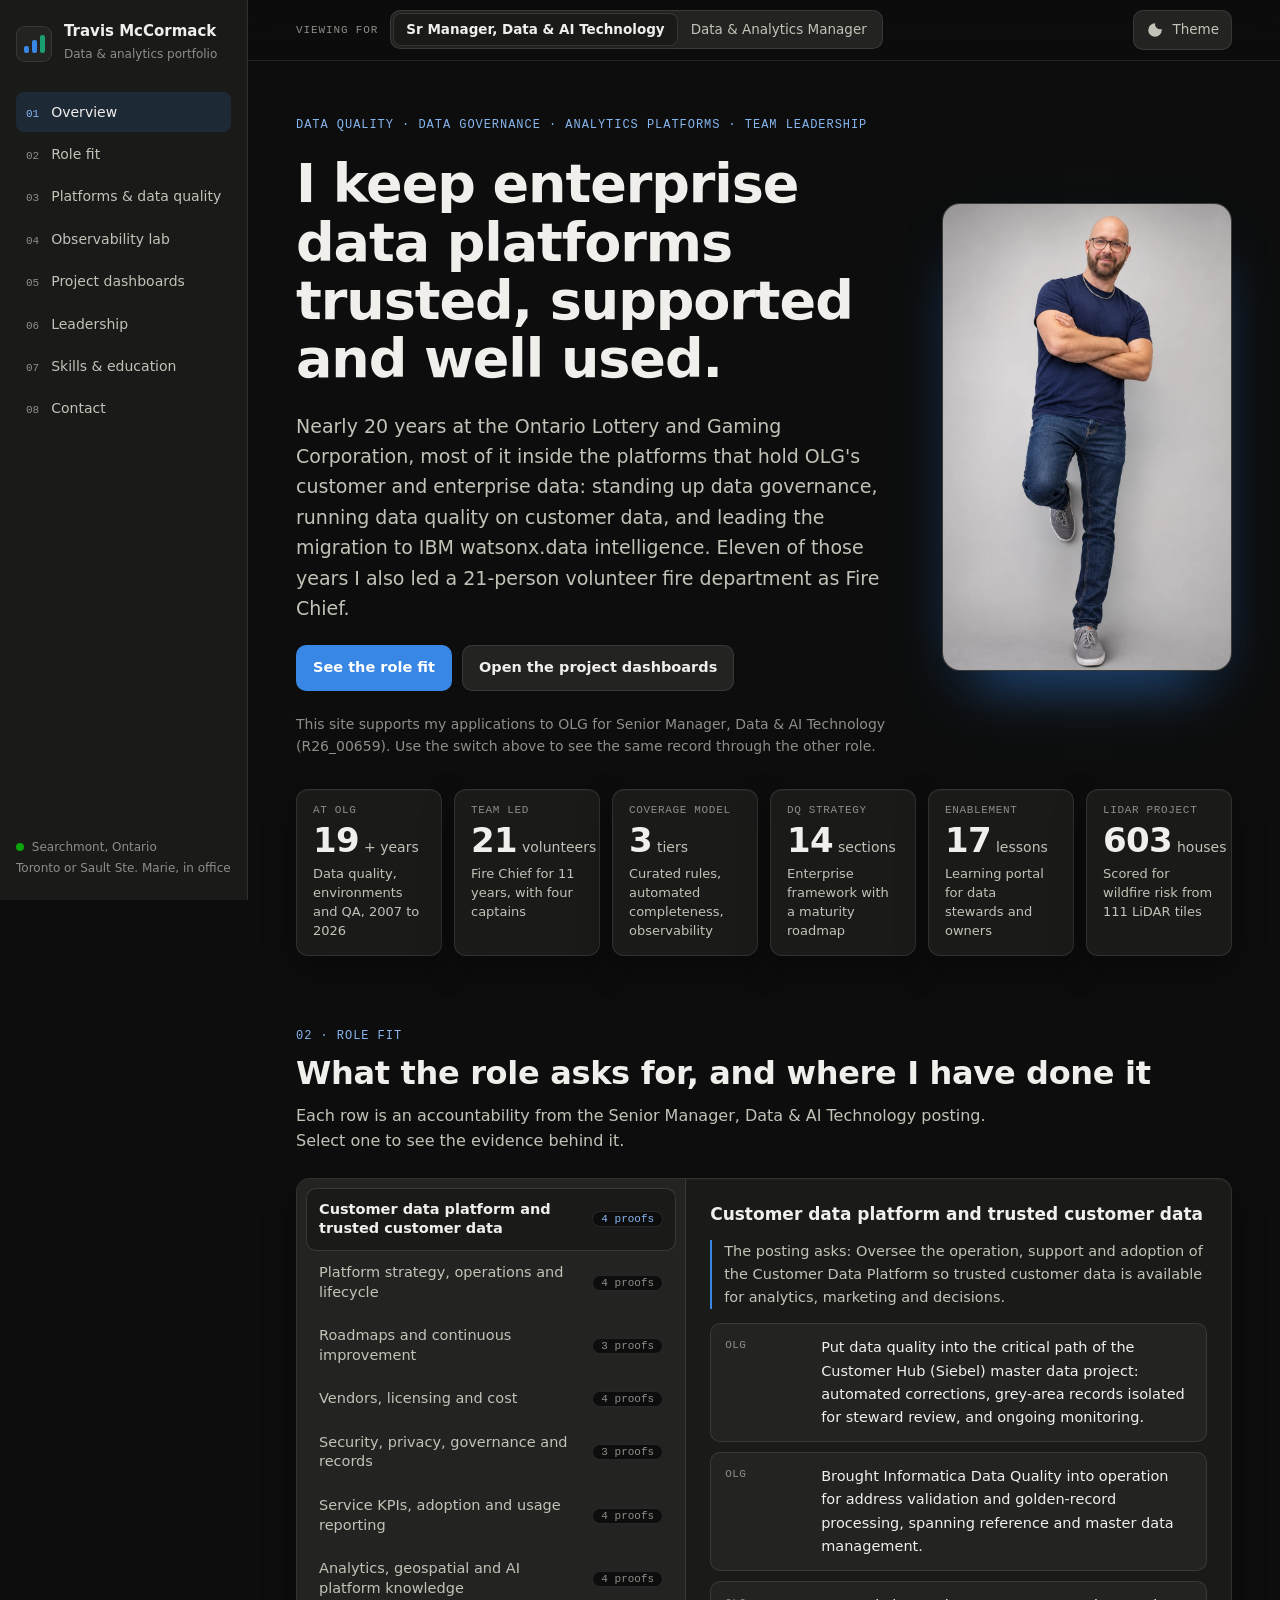
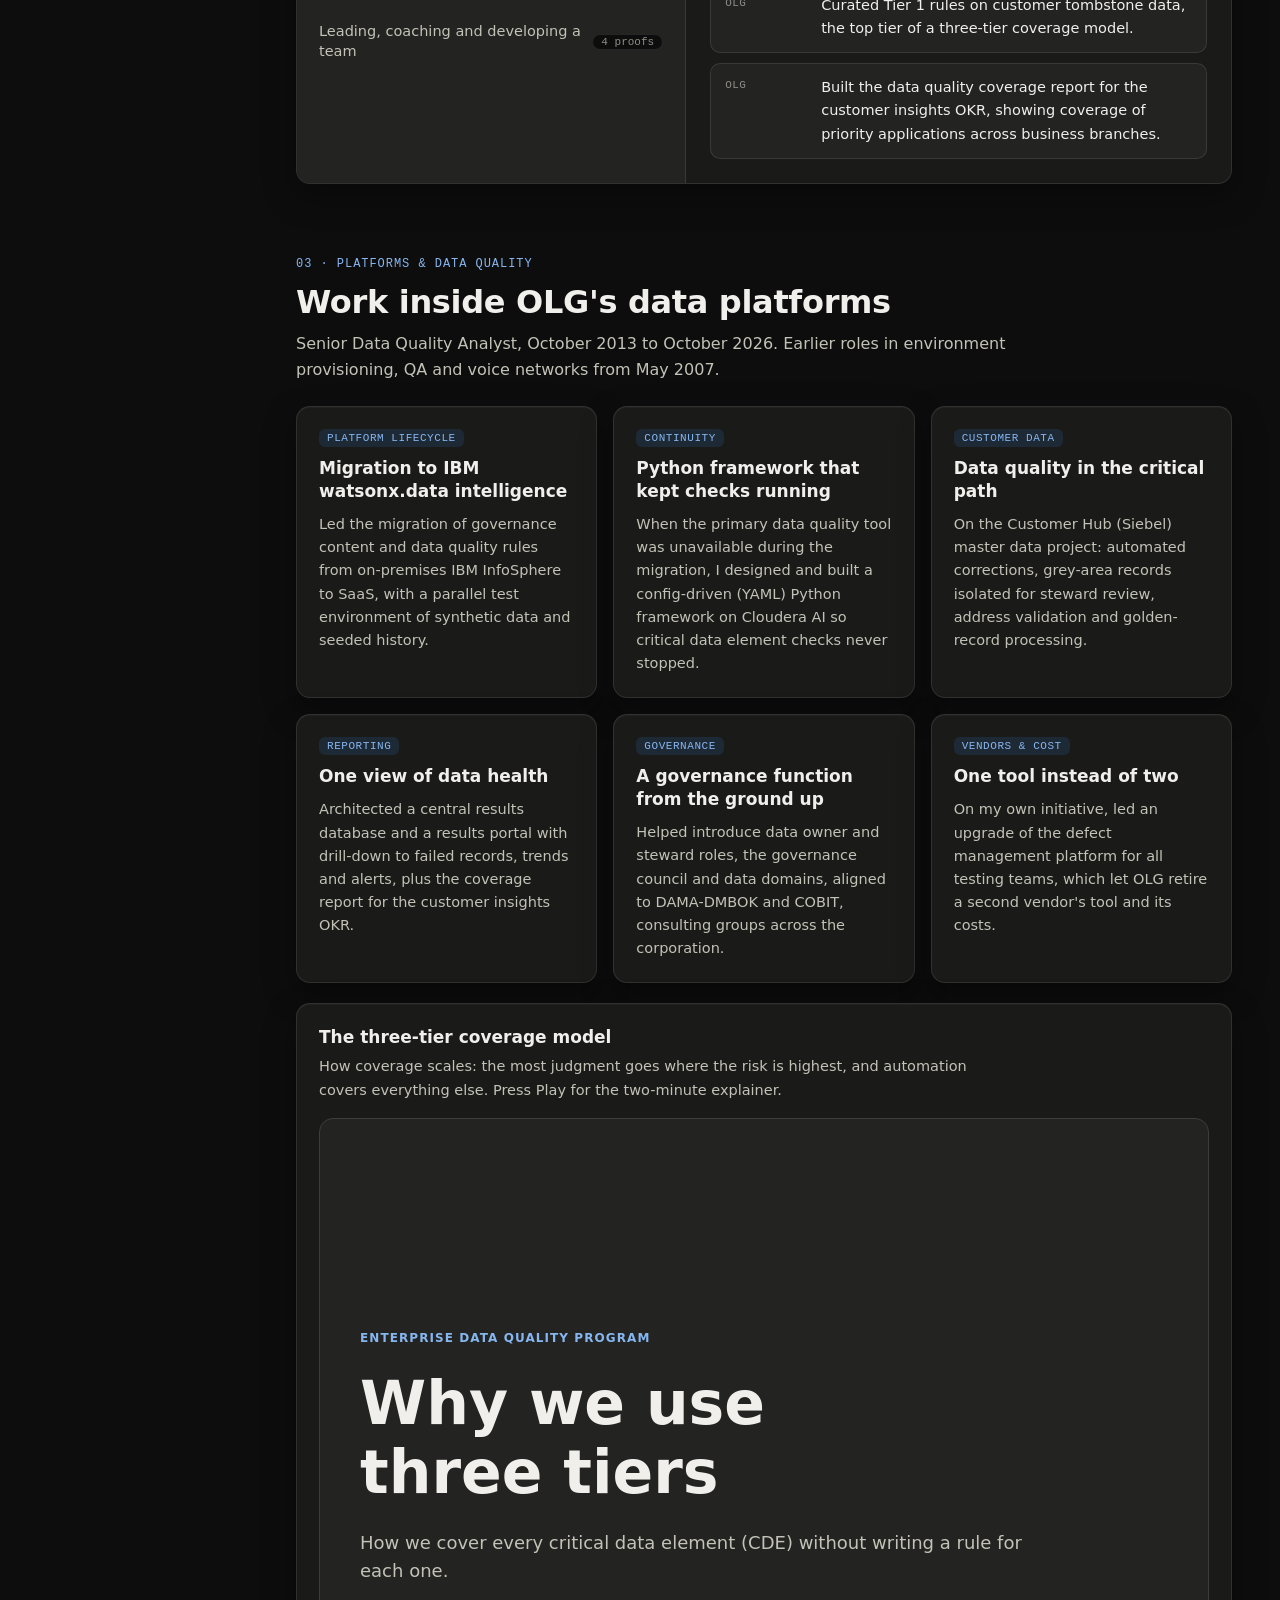
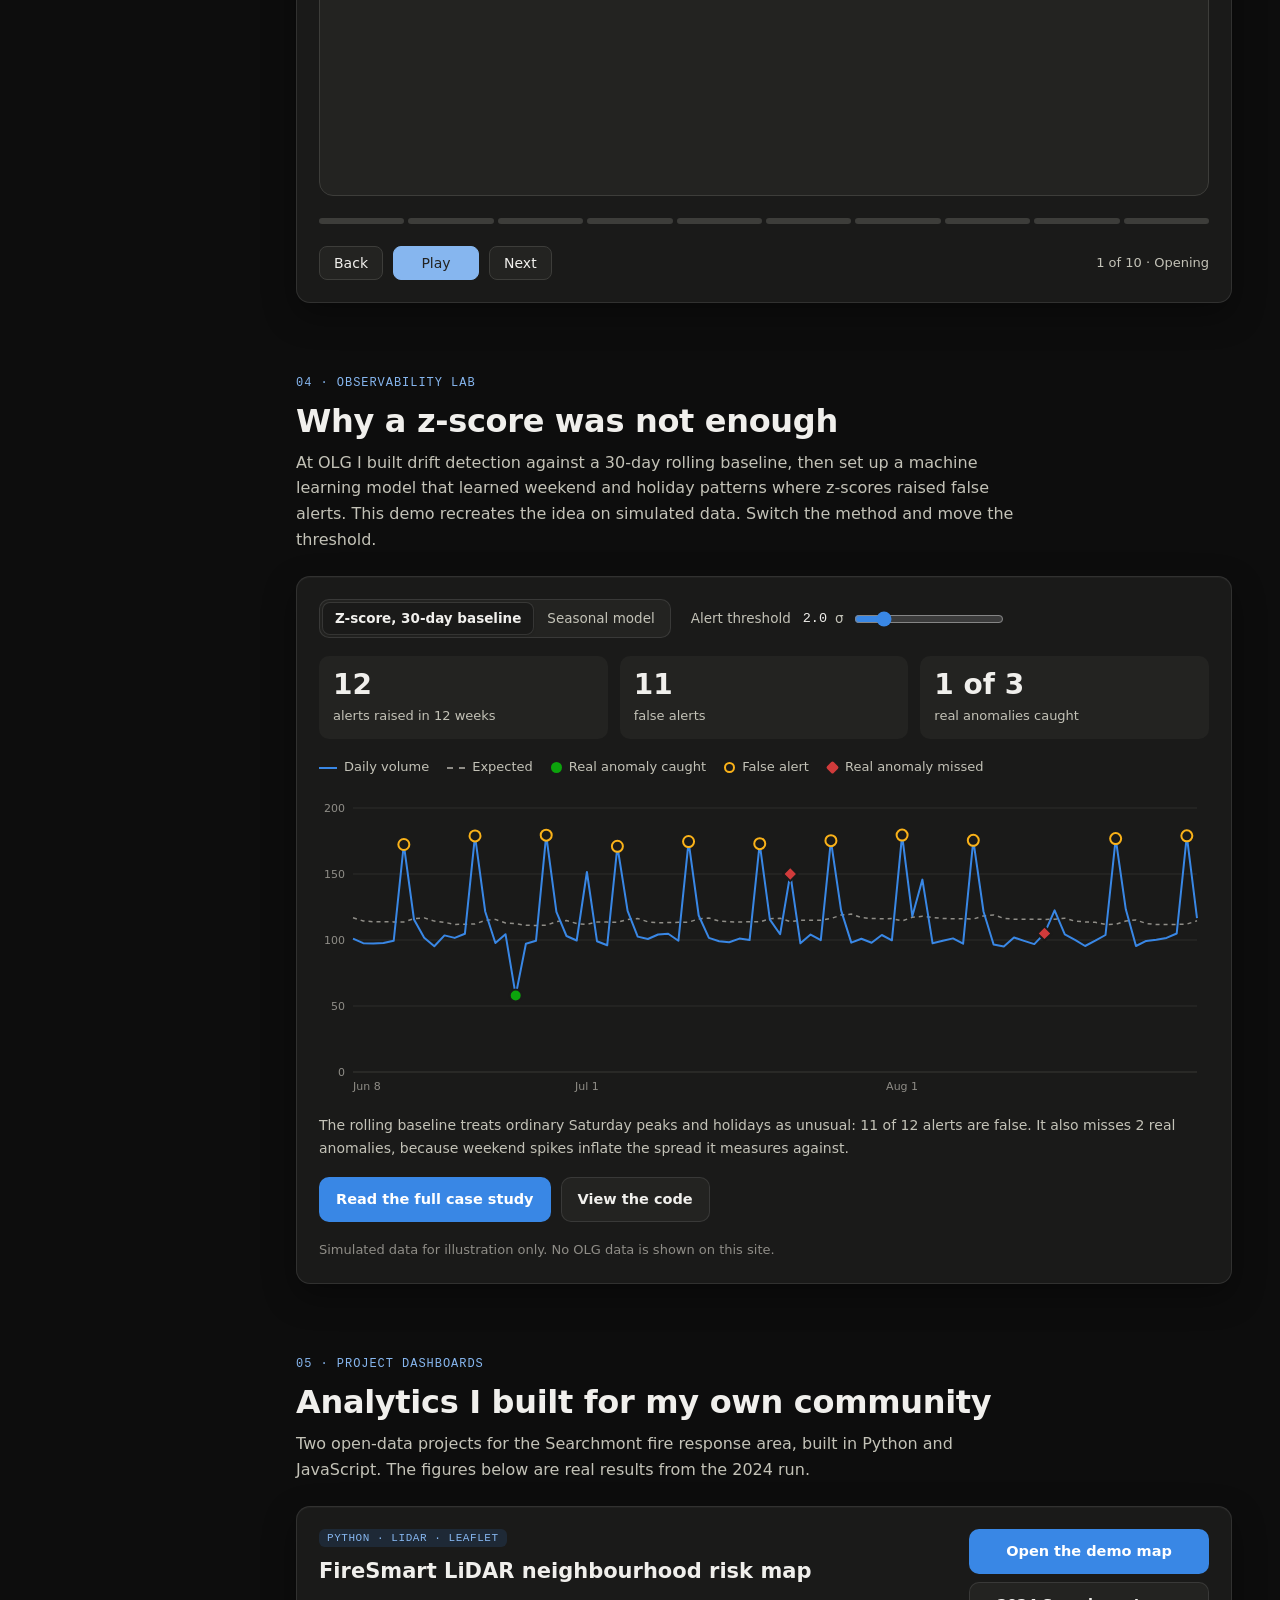
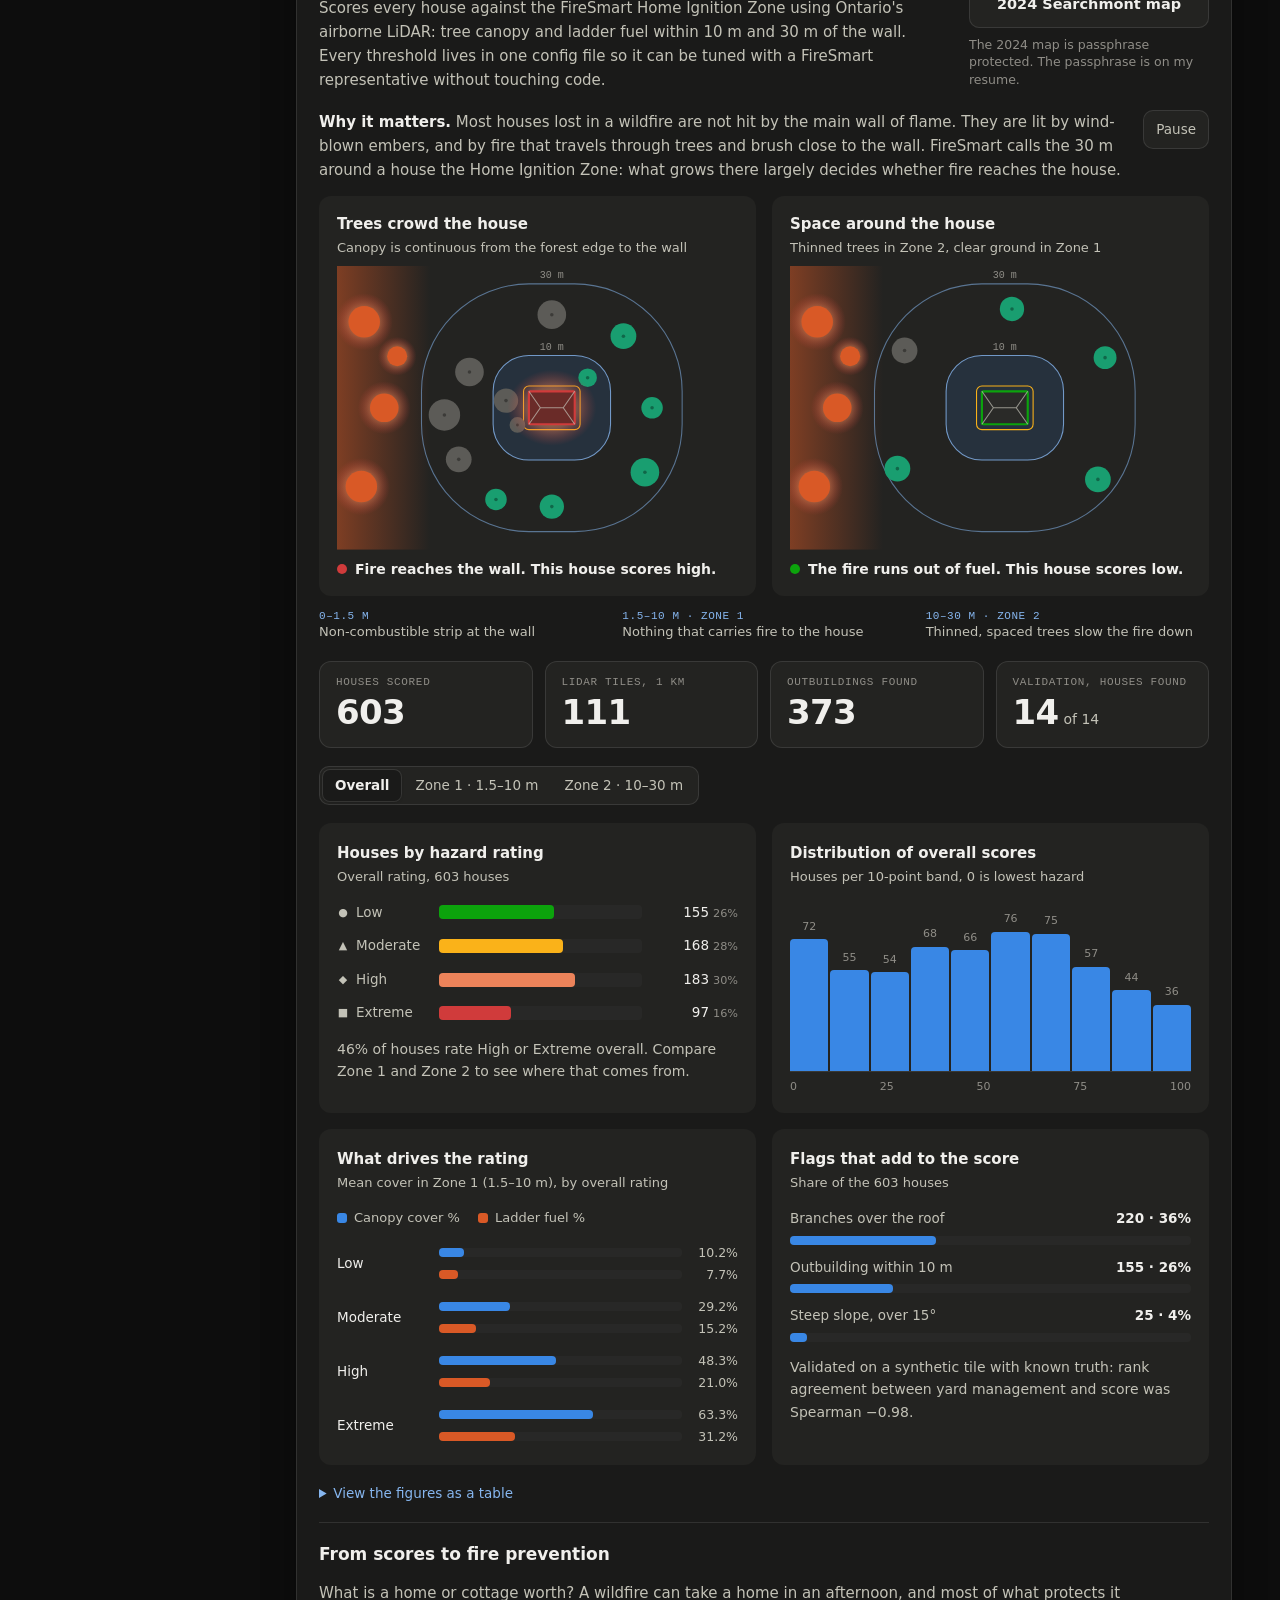
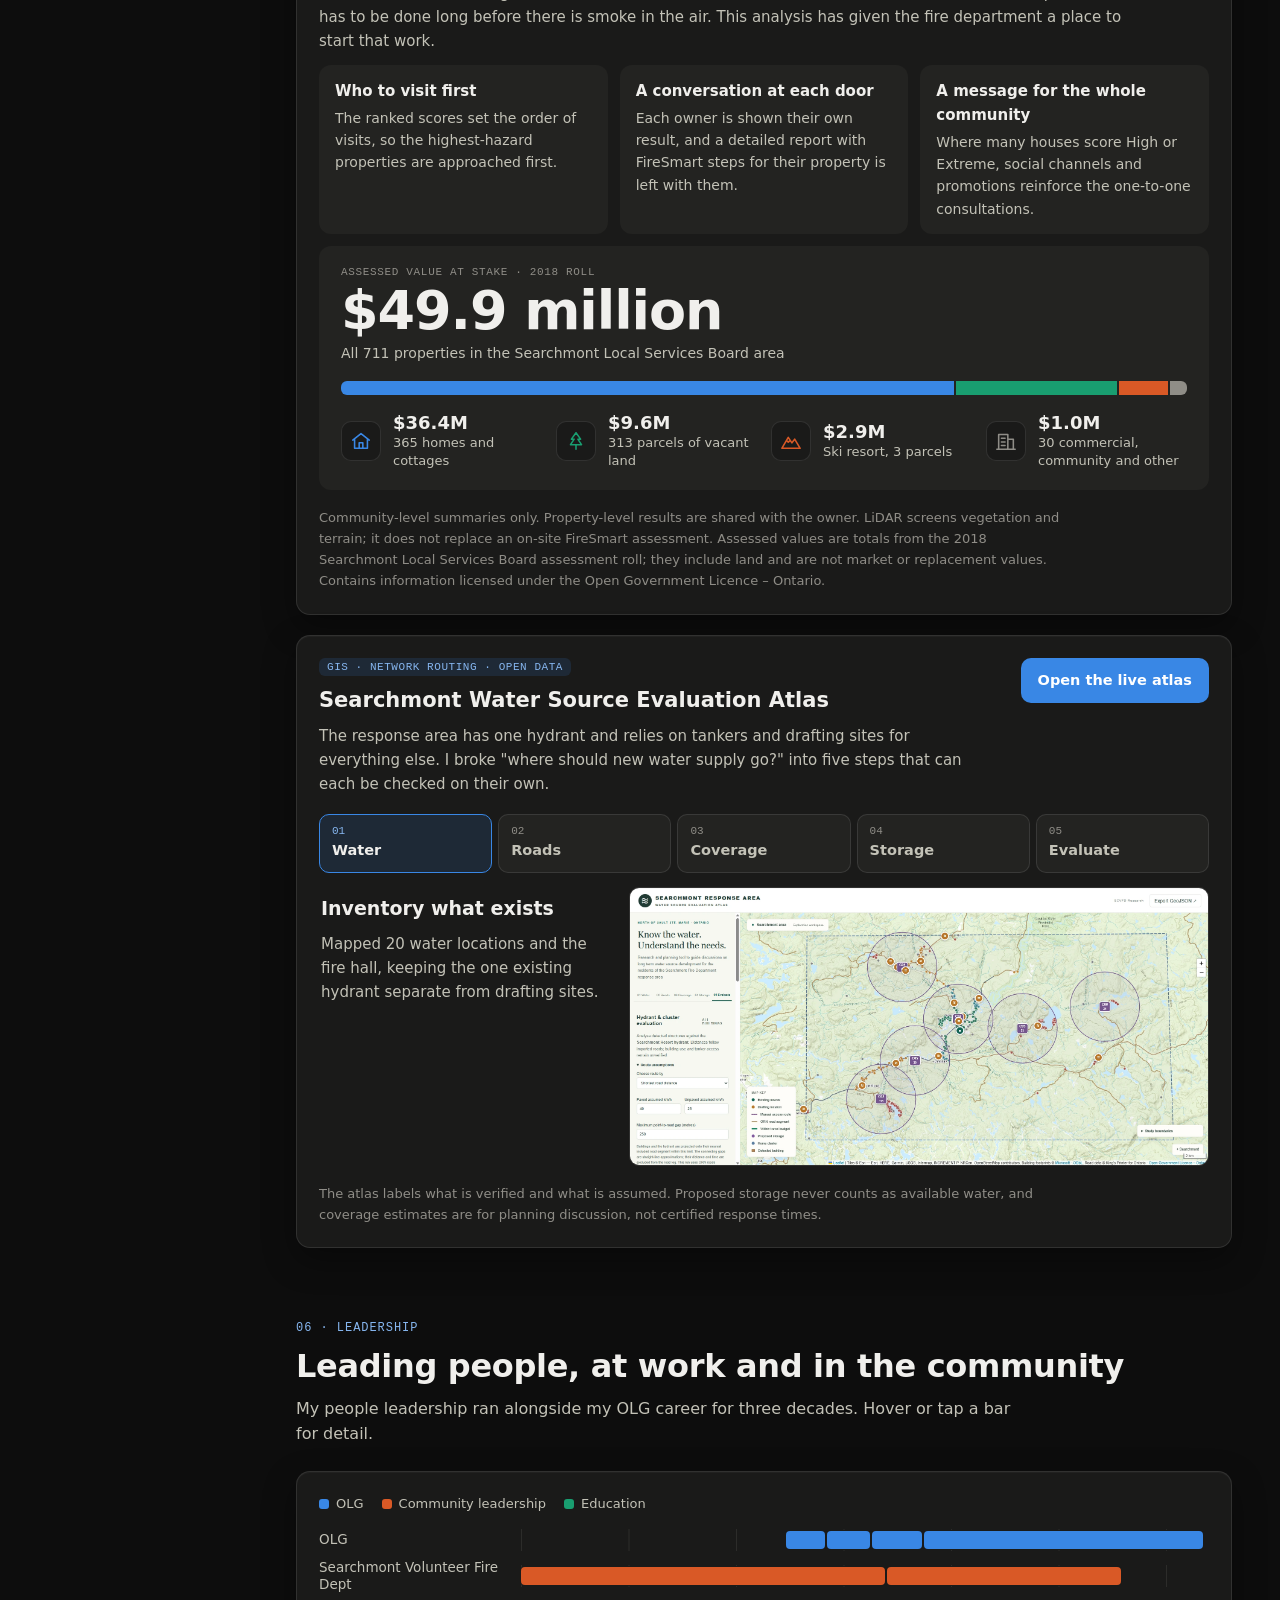
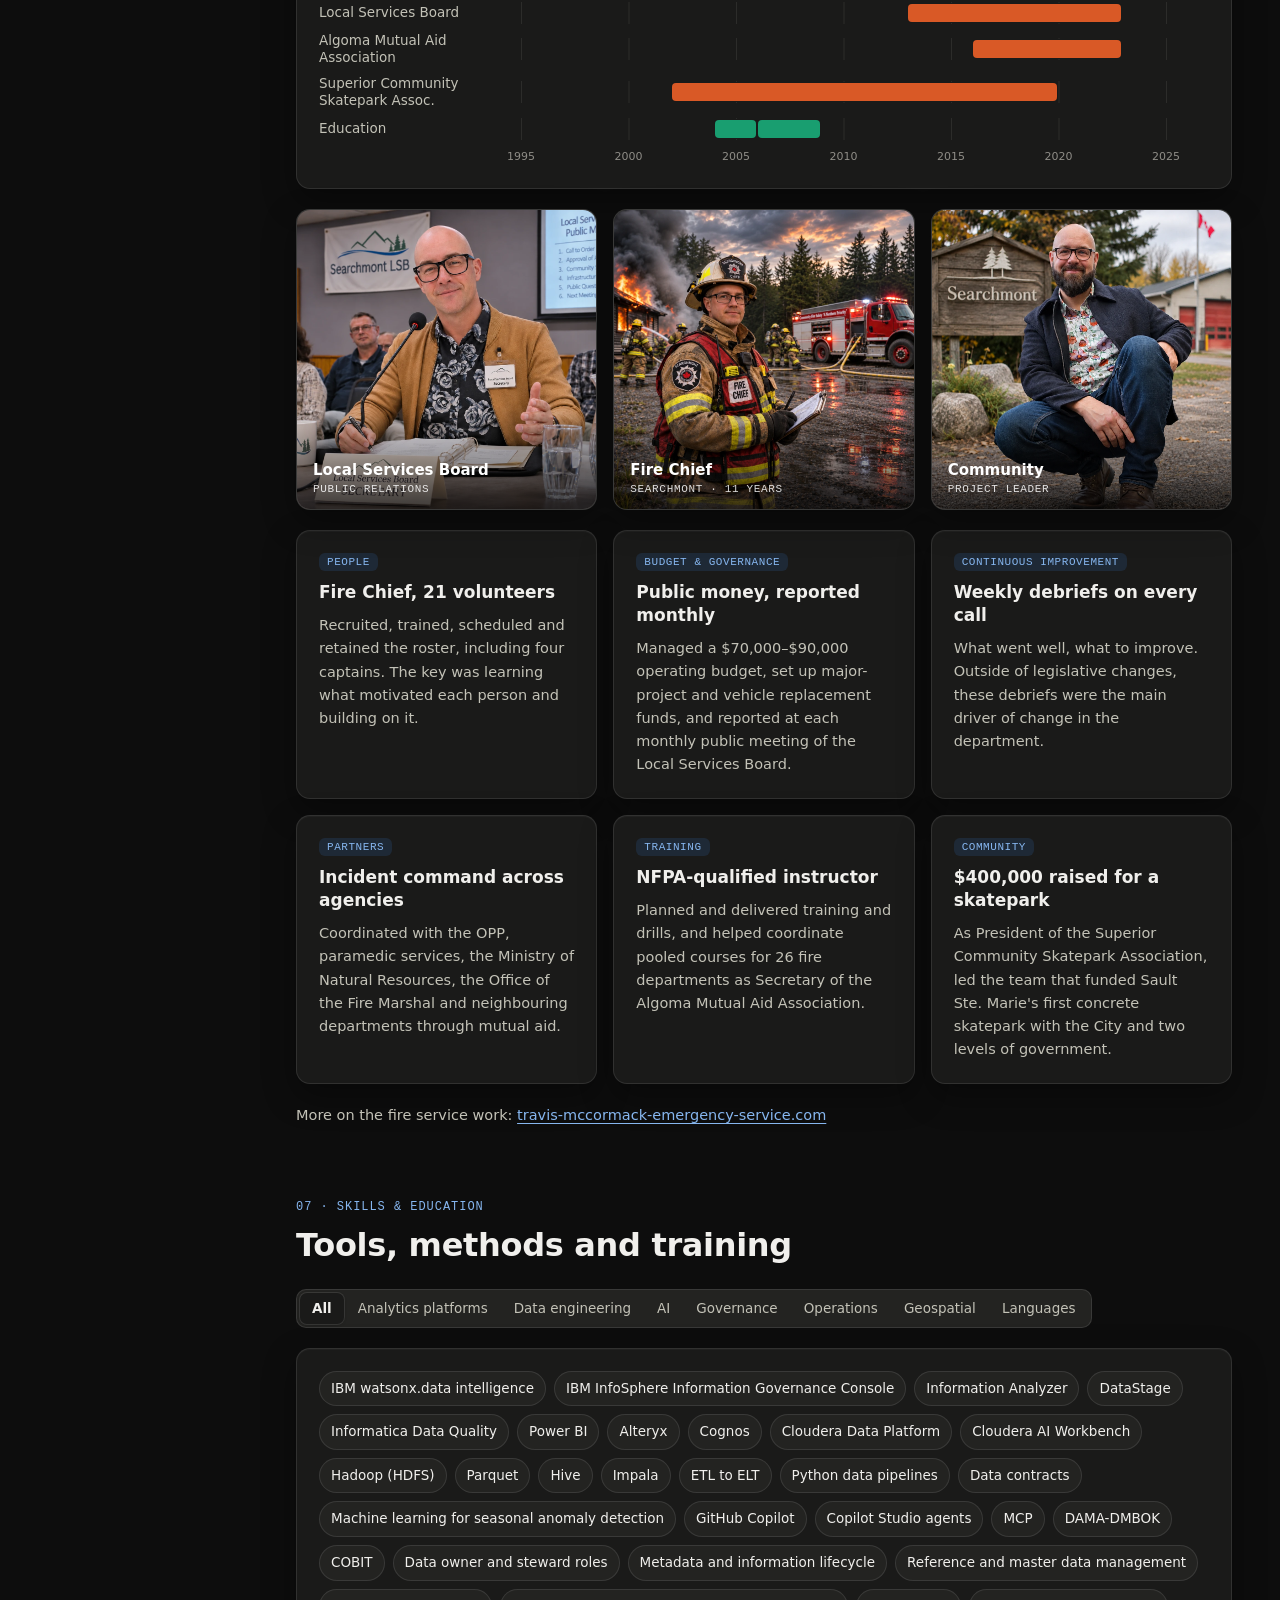
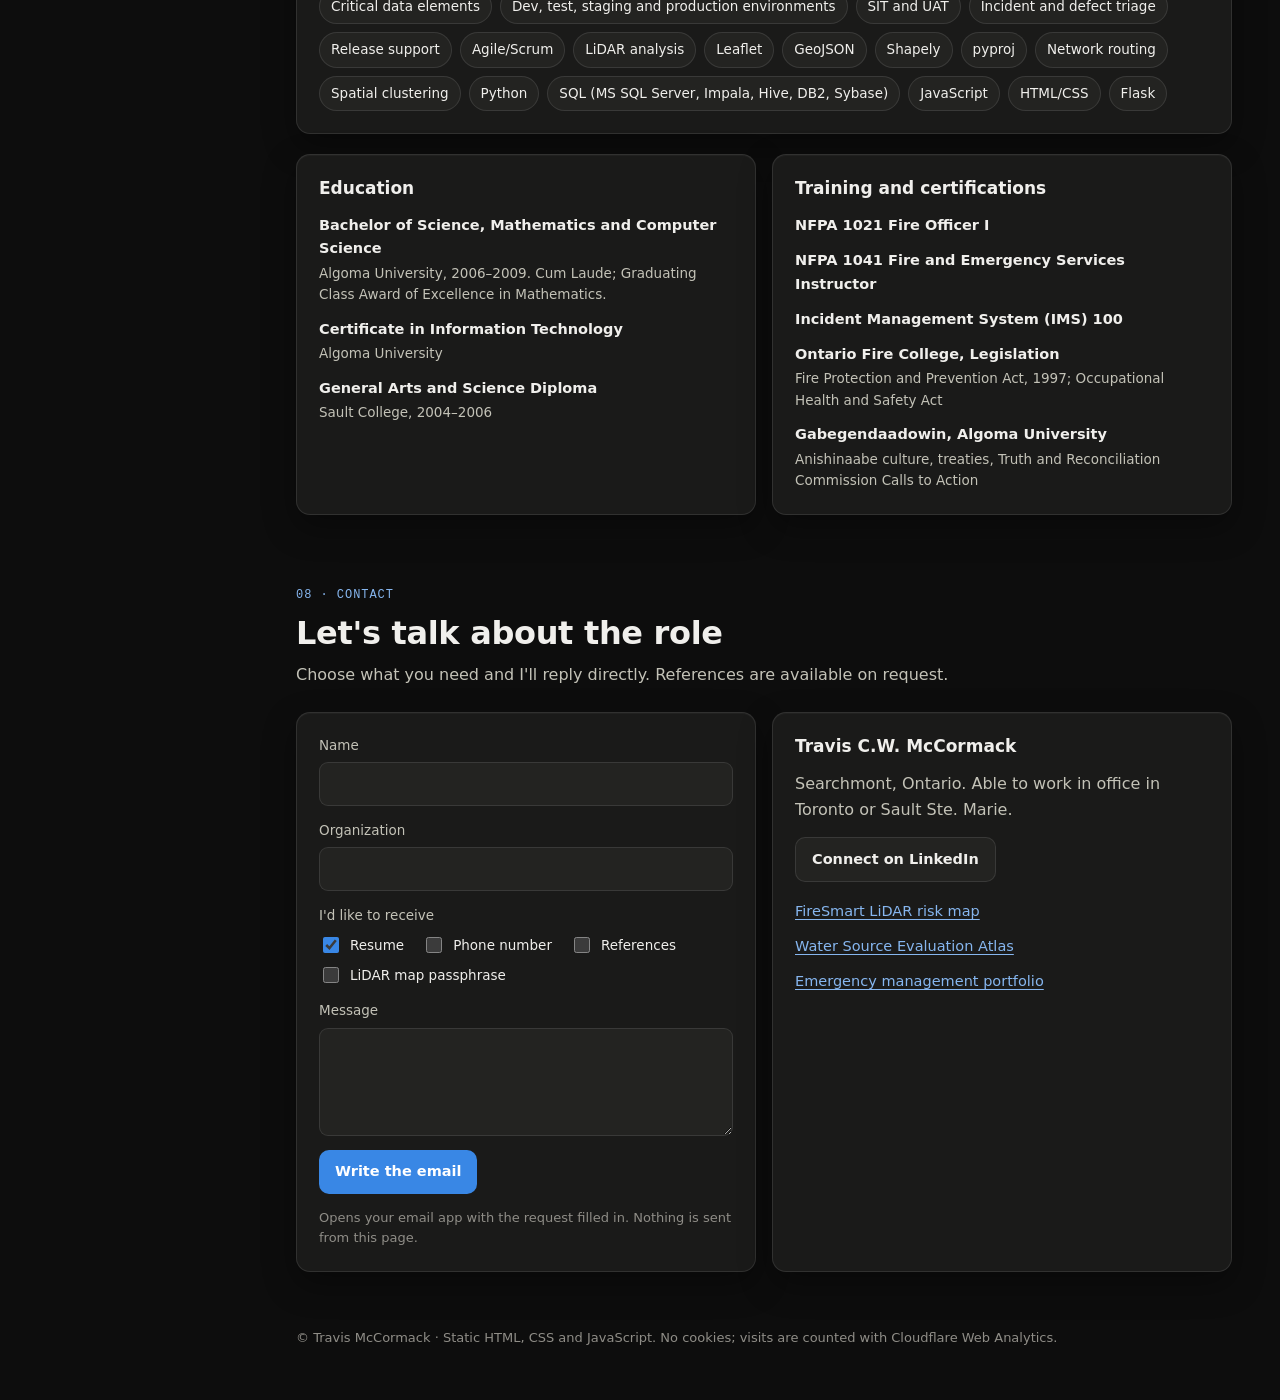
==== commit 83c41ab3: "Add observability case study page and link it from the lab section New page at /observability-lab/: " ====
--- a/index.html
+++ b/index.html
@@ -179,6 +179,10 @@
         </div>
         <div class="chart" id="labChart" role="img" aria-label="Line chart of simulated daily volume with alerts"></div>
         <p class="note" id="labNote"></p>
+        <div class="cta">
+          <a class="btn primary" href="observability-lab/">Read the full case study</a>
+          <a class="btn" href="https://github.com/searchmont-analytics/zscore-vs-ml" target="_blank" rel="noopener">View the code</a>
+        </div>
         <p class="fine">Simulated data for illustration only. No OLG data is shown on this site.</p>
       </div>
     </section>
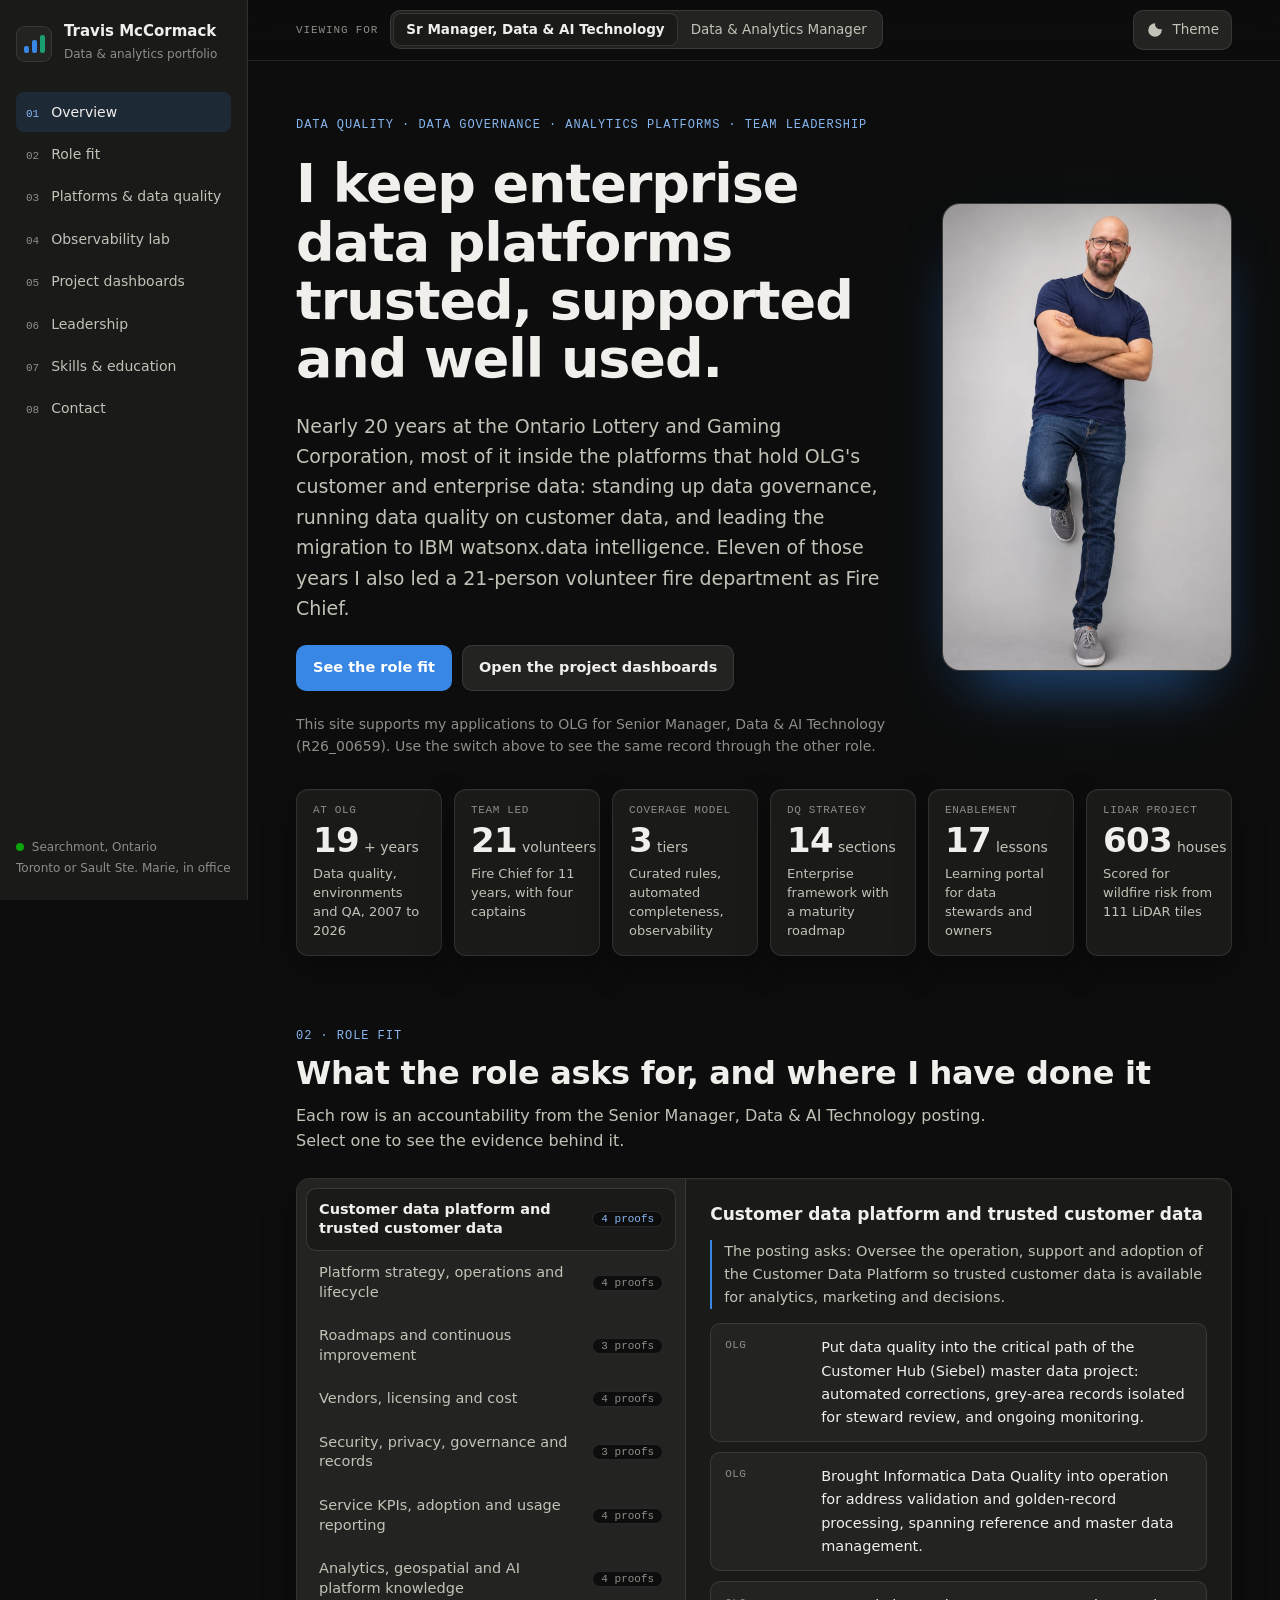
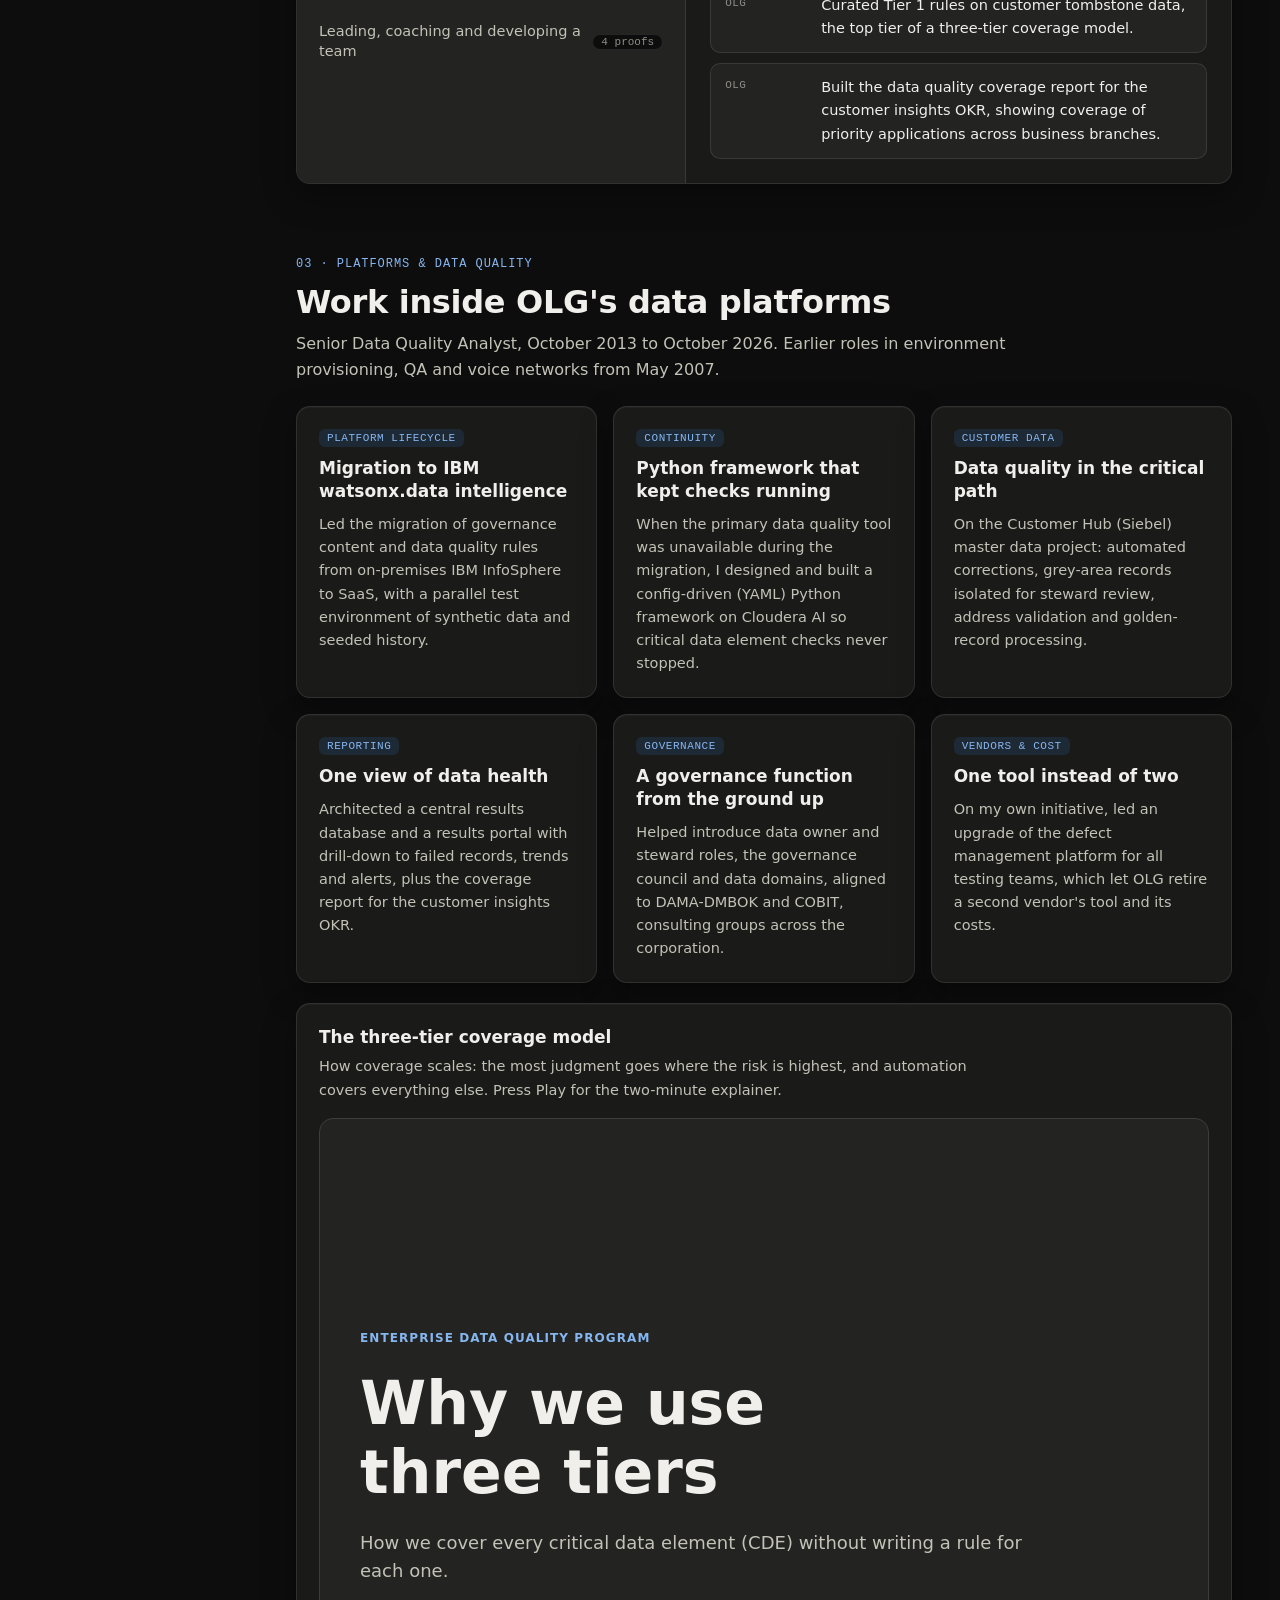
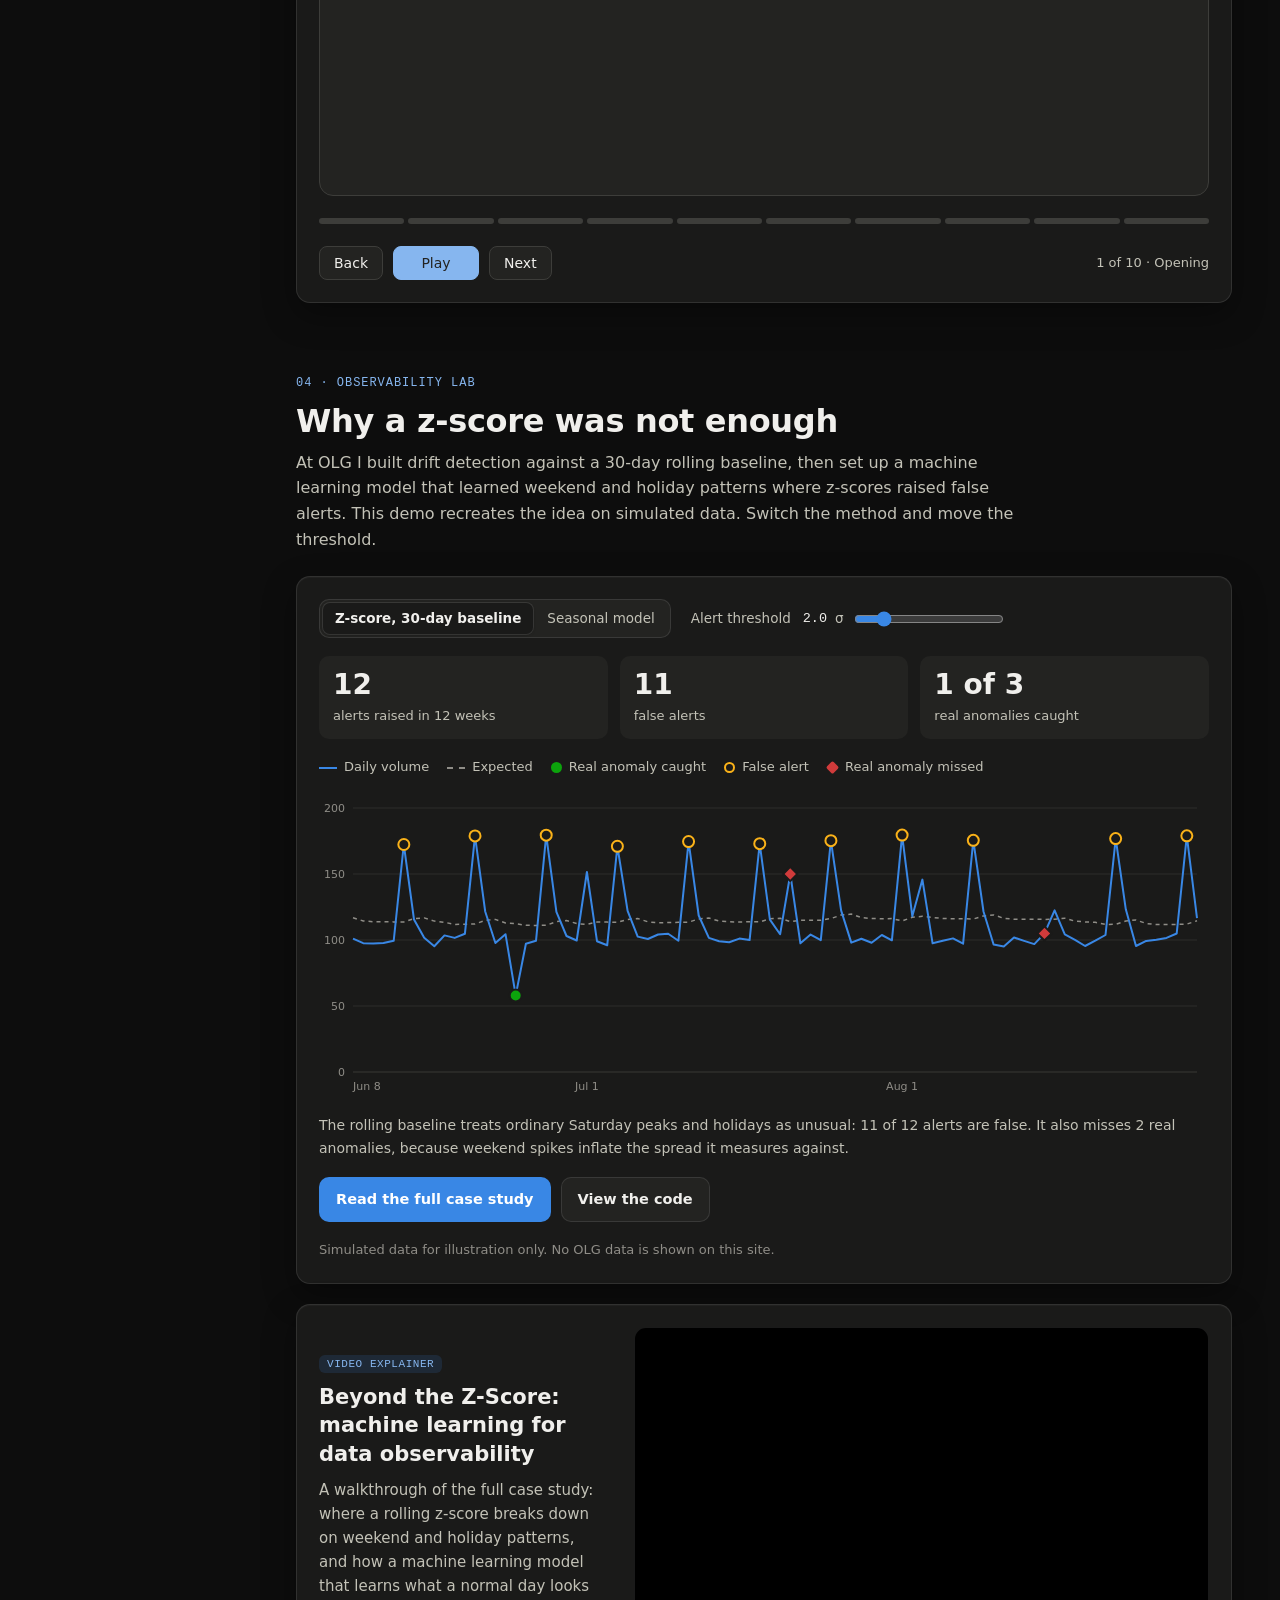
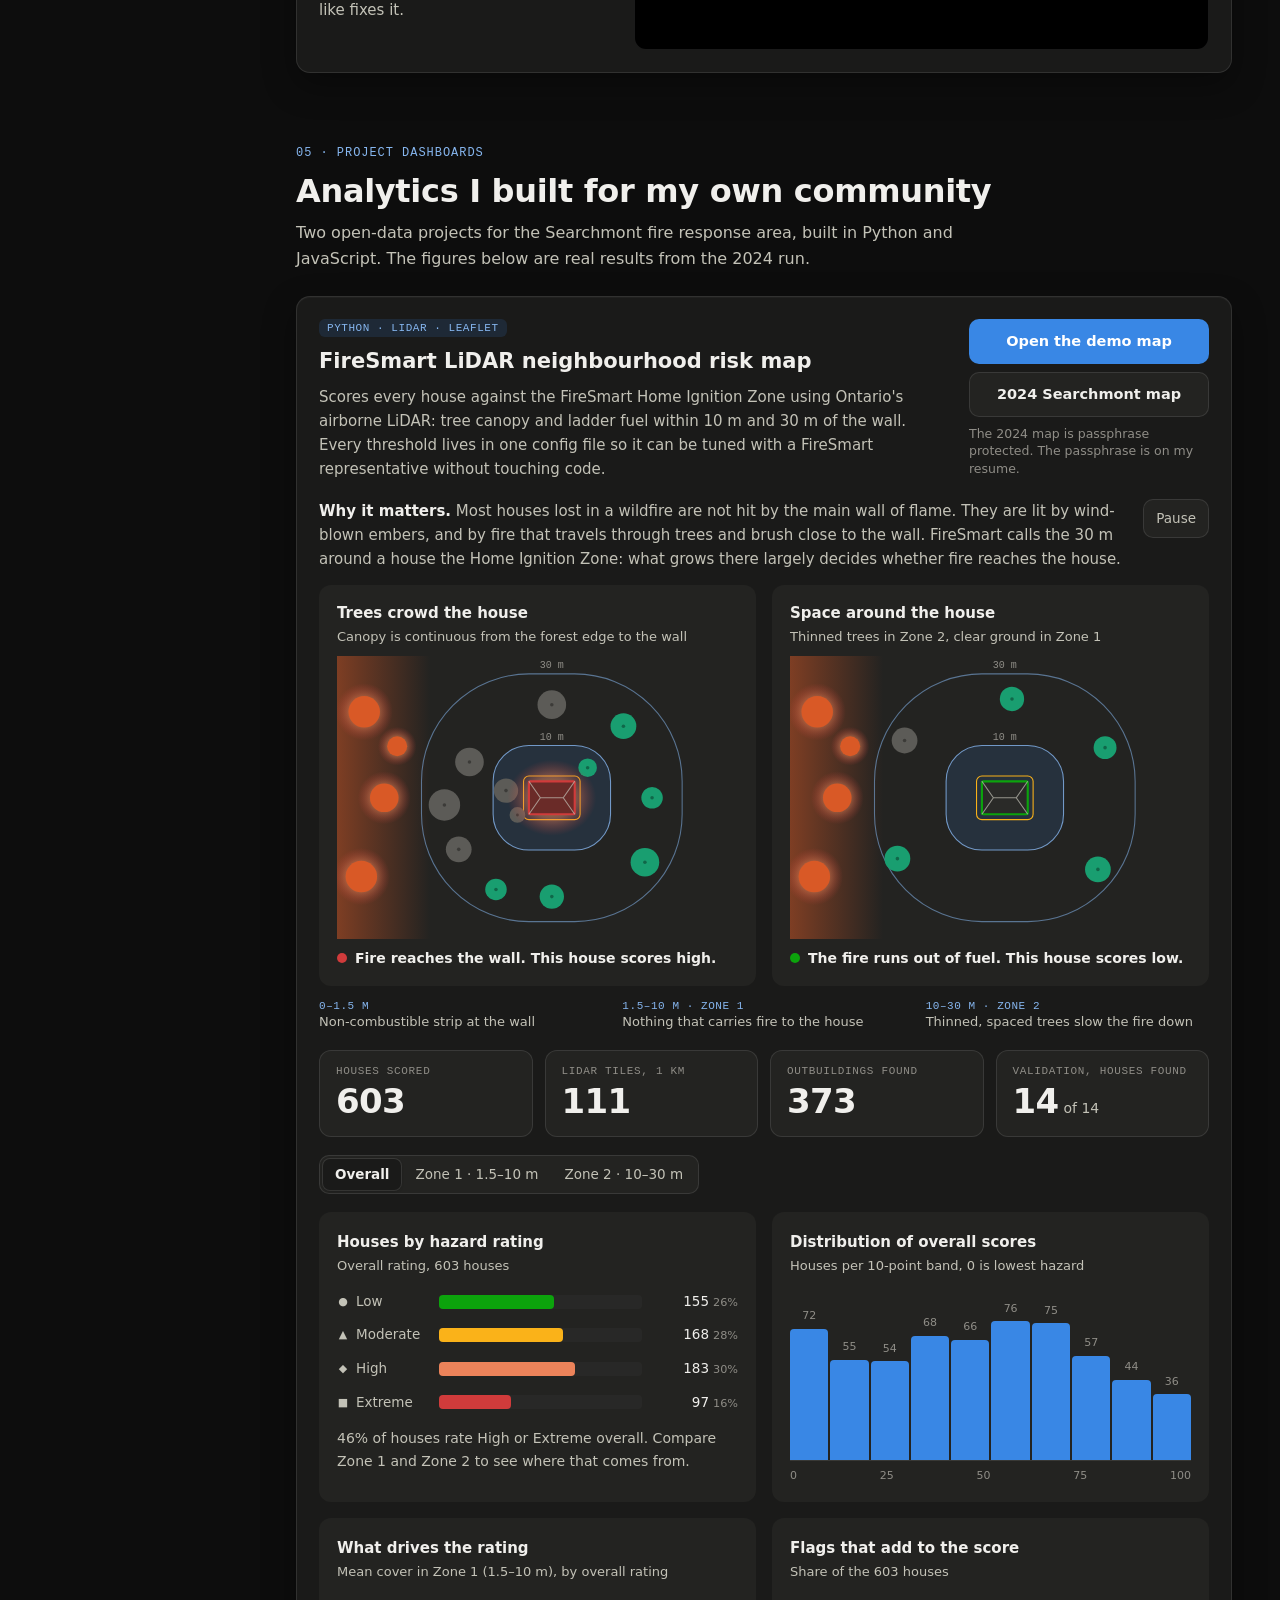
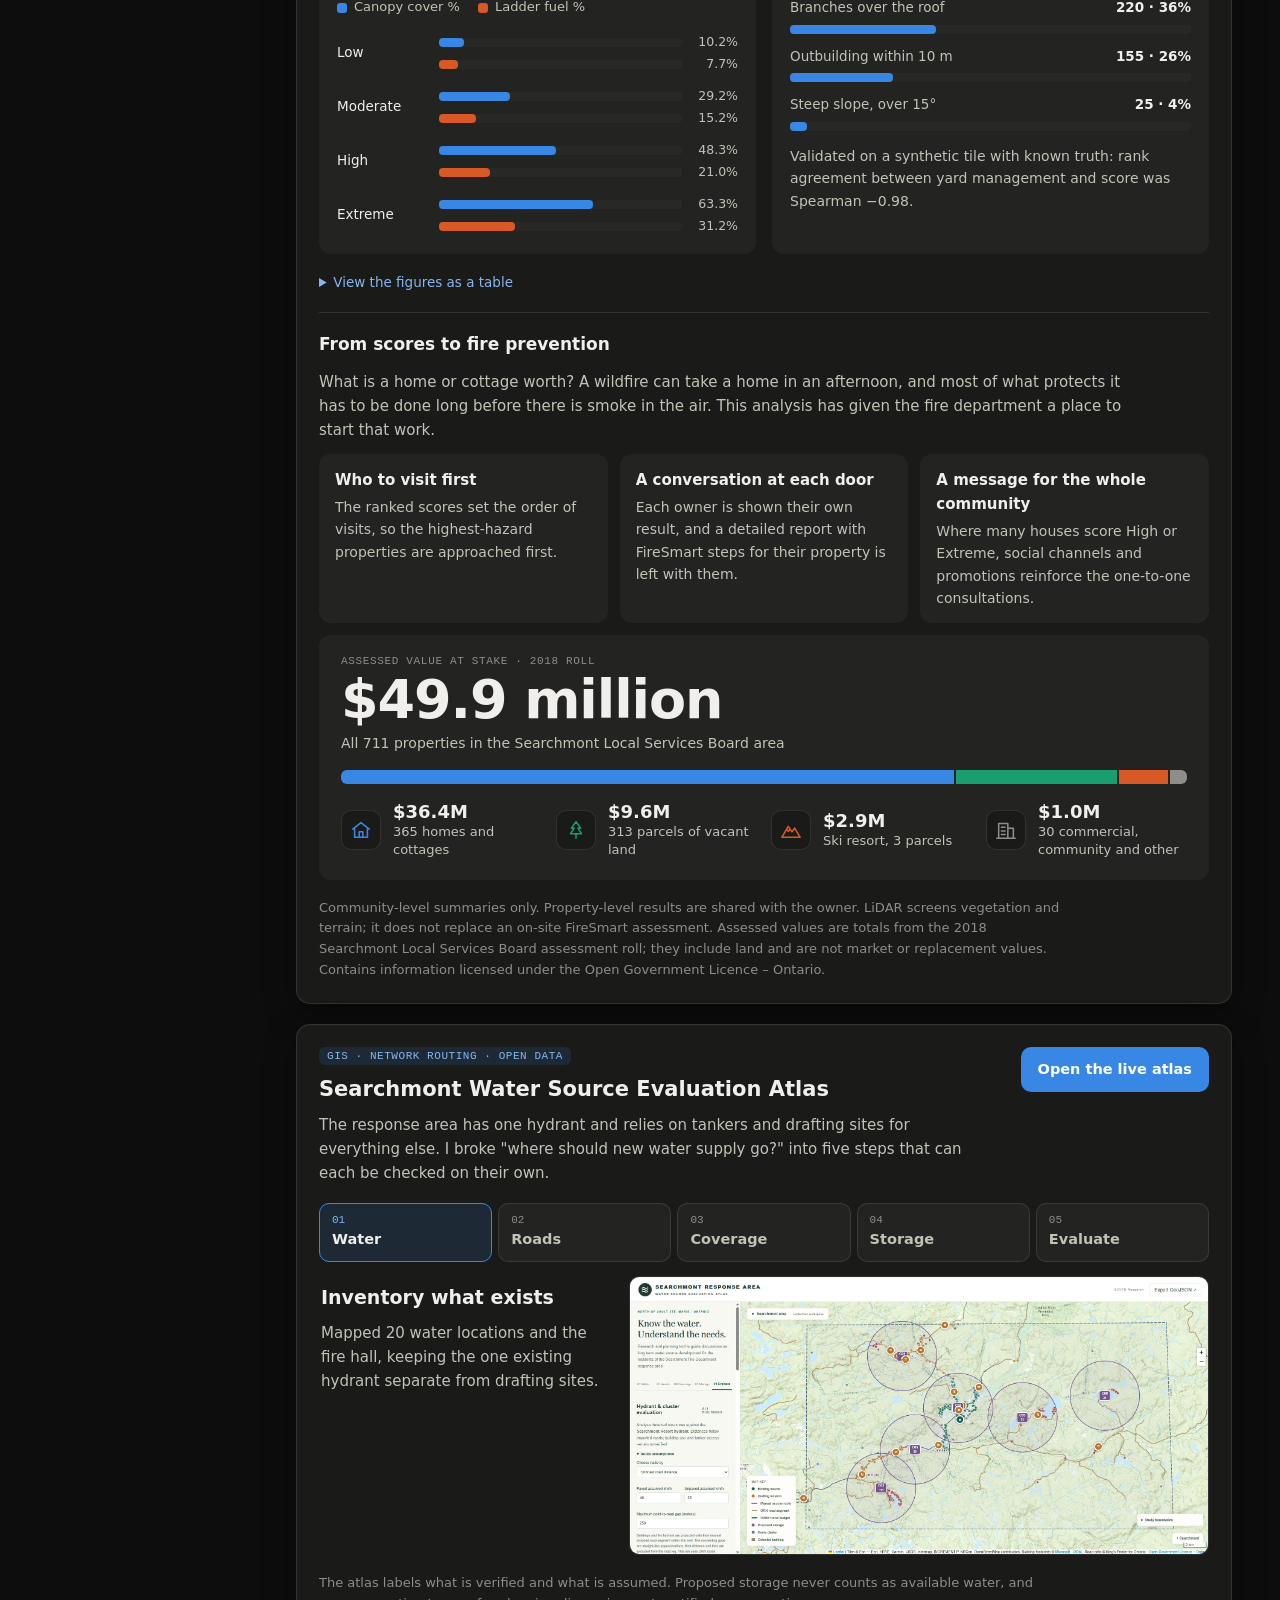
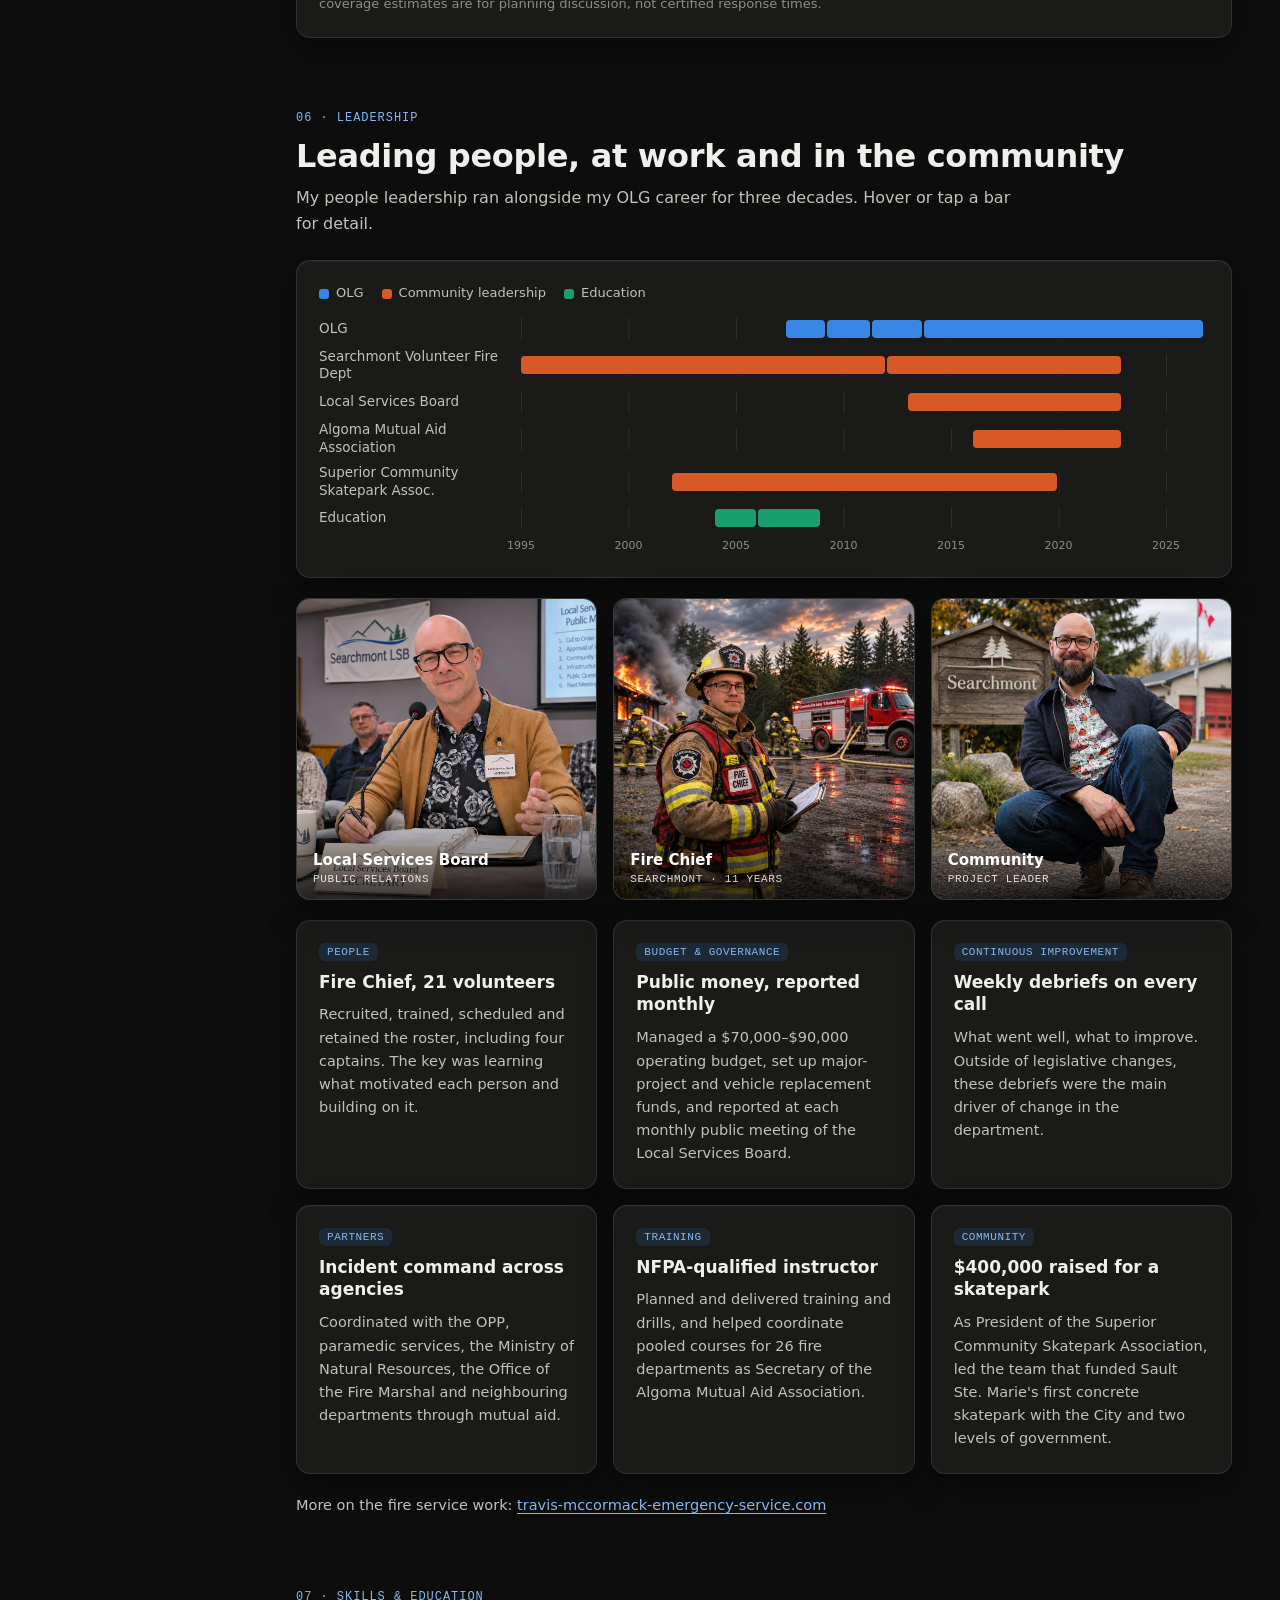
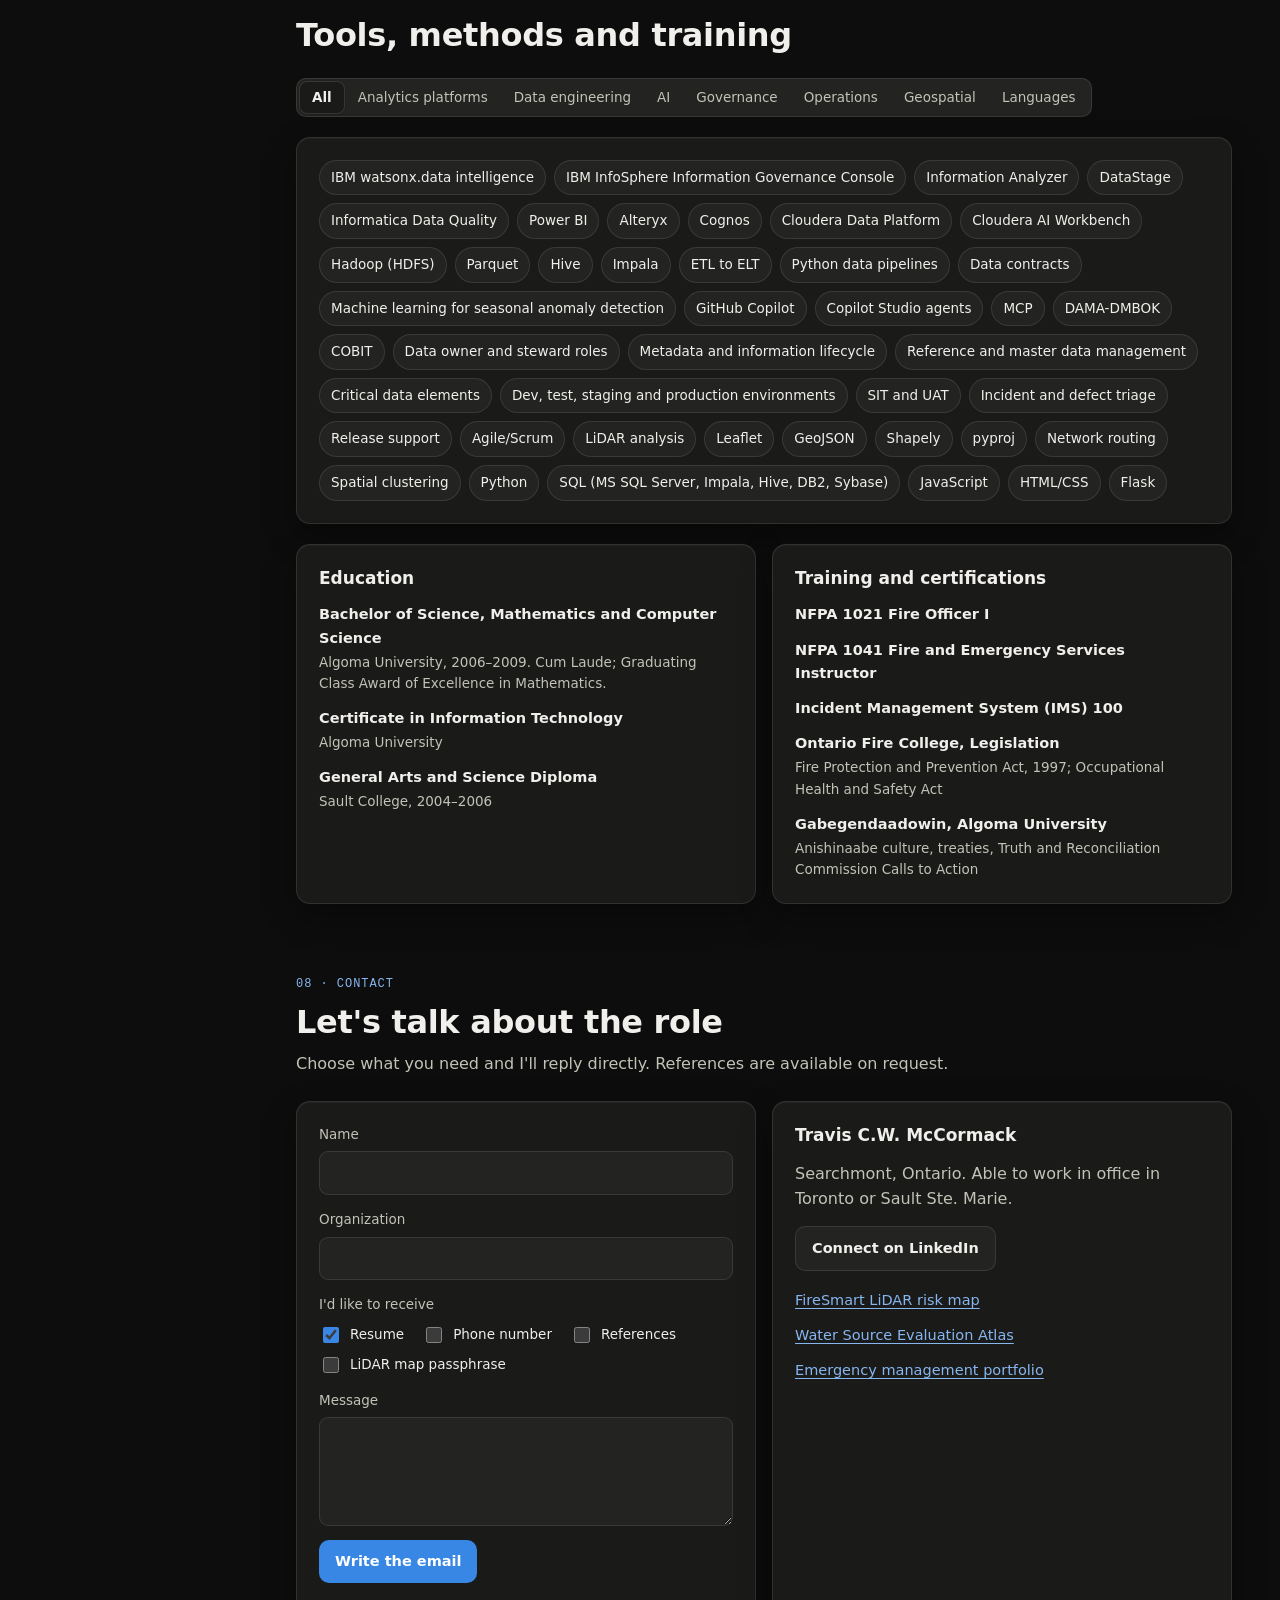
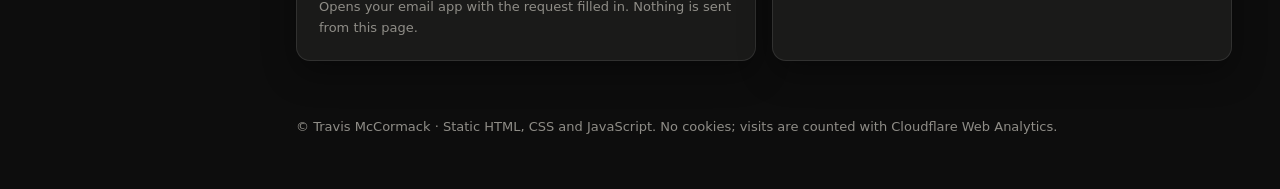
==== commit baa5b0fa: "Add the case study video to the observability lab and case study page Co-Authored-By: Claude Fable 5" ====
--- a/index.html
+++ b/index.html
@@ -10,7 +10,7 @@
 <meta property="og:type" content="website">
 <meta property="og:url" content="https://data-analytics-travis-mccormack.com/">
 <link rel="icon" href="data:image/svg+xml,%3Csvg xmlns='http://www.w3.org/2000/svg' viewBox='0 0 32 32'%3E%3Crect width='32' height='32' rx='7' fill='%231a1a19'/%3E%3Crect x='7' y='17' width='4' height='8' rx='1.5' fill='%233987e5'/%3E%3Crect x='14' y='11' width='4' height='14' rx='1.5' fill='%233987e5'/%3E%3Crect x='21' y='7' width='4' height='18' rx='1.5' fill='%23199e70'/%3E%3C/svg%3E">
-<link rel="stylesheet" href="styles.css?v=4">
+<link rel="stylesheet" href="styles.css?v=5">
 <script>
   try { var t = localStorage.getItem('theme'); if (t) document.documentElement.dataset.theme = t; } catch (e) {}
 </script>
@@ -184,6 +184,16 @@
           <a class="btn" href="https://github.com/searchmont-analytics/zscore-vs-ml" target="_blank" rel="noopener">View the code</a>
         </div>
         <p class="fine">Simulated data for illustration only. No OLG data is shown on this site.</p>
+      </div>
+      <div class="card lab-video">
+        <div class="lab-video-text">
+          <span class="chip">Video explainer</span>
+          <h3>Beyond the Z-Score: machine learning for data observability</h3>
+          <p>A walkthrough of the full case study: where a rolling z-score breaks down on weekend and holiday patterns, and how a machine learning model that learns what a normal day looks like fixes it.</p>
+        </div>
+        <div class="video">
+          <iframe src="https://www.youtube-nocookie.com/embed/GEnurh57Reo" title="Beyond the Z Score - Full Case Study Explainer" loading="lazy" allow="accelerometer; clipboard-write; encrypted-media; gyroscope; picture-in-picture; web-share" referrerpolicy="strict-origin-when-cross-origin" allowfullscreen></iframe>
+        </div>
       </div>
     </section>
 
--- a/styles.css
+++ b/styles.css
@@ -147,6 +147,13 @@
 .slider output { font-family: var(--mono); color: var(--ink); margin-left: 4px; }
 .slider input { accent-color: var(--accent); width: 150px; }
 .lab, .dash { display: grid; gap: 18px; }
+.lab-video { display: grid; grid-template-columns: minmax(0, 4fr) minmax(0, 8fr); gap: 16px 28px; align-items: center; }
+.lab-video-text { display: grid; gap: 10px; justify-items: start; }
+.lab-video-text h3 { font-size: 21px; }
+.lab-video-text p { color: var(--ink-2); font-size: 15px; }
+.video { aspect-ratio: 16 / 9; border-radius: 12px; overflow: hidden; border: 1px solid var(--border); background: #000; }
+.video iframe { width: 100%; height: 100%; border: 0; display: block; }
+@media (max-width: 900px) { .lab-video { grid-template-columns: 1fr; } }
 .stat-row { display: grid; grid-template-columns: repeat(3, minmax(0, 1fr)); gap: 12px; }
 .stat { background: var(--surface-2); border-radius: 10px; padding: 12px 14px; }
 .stat b { display: block; font-size: 28px; font-weight: 650; line-height: 1.2; }
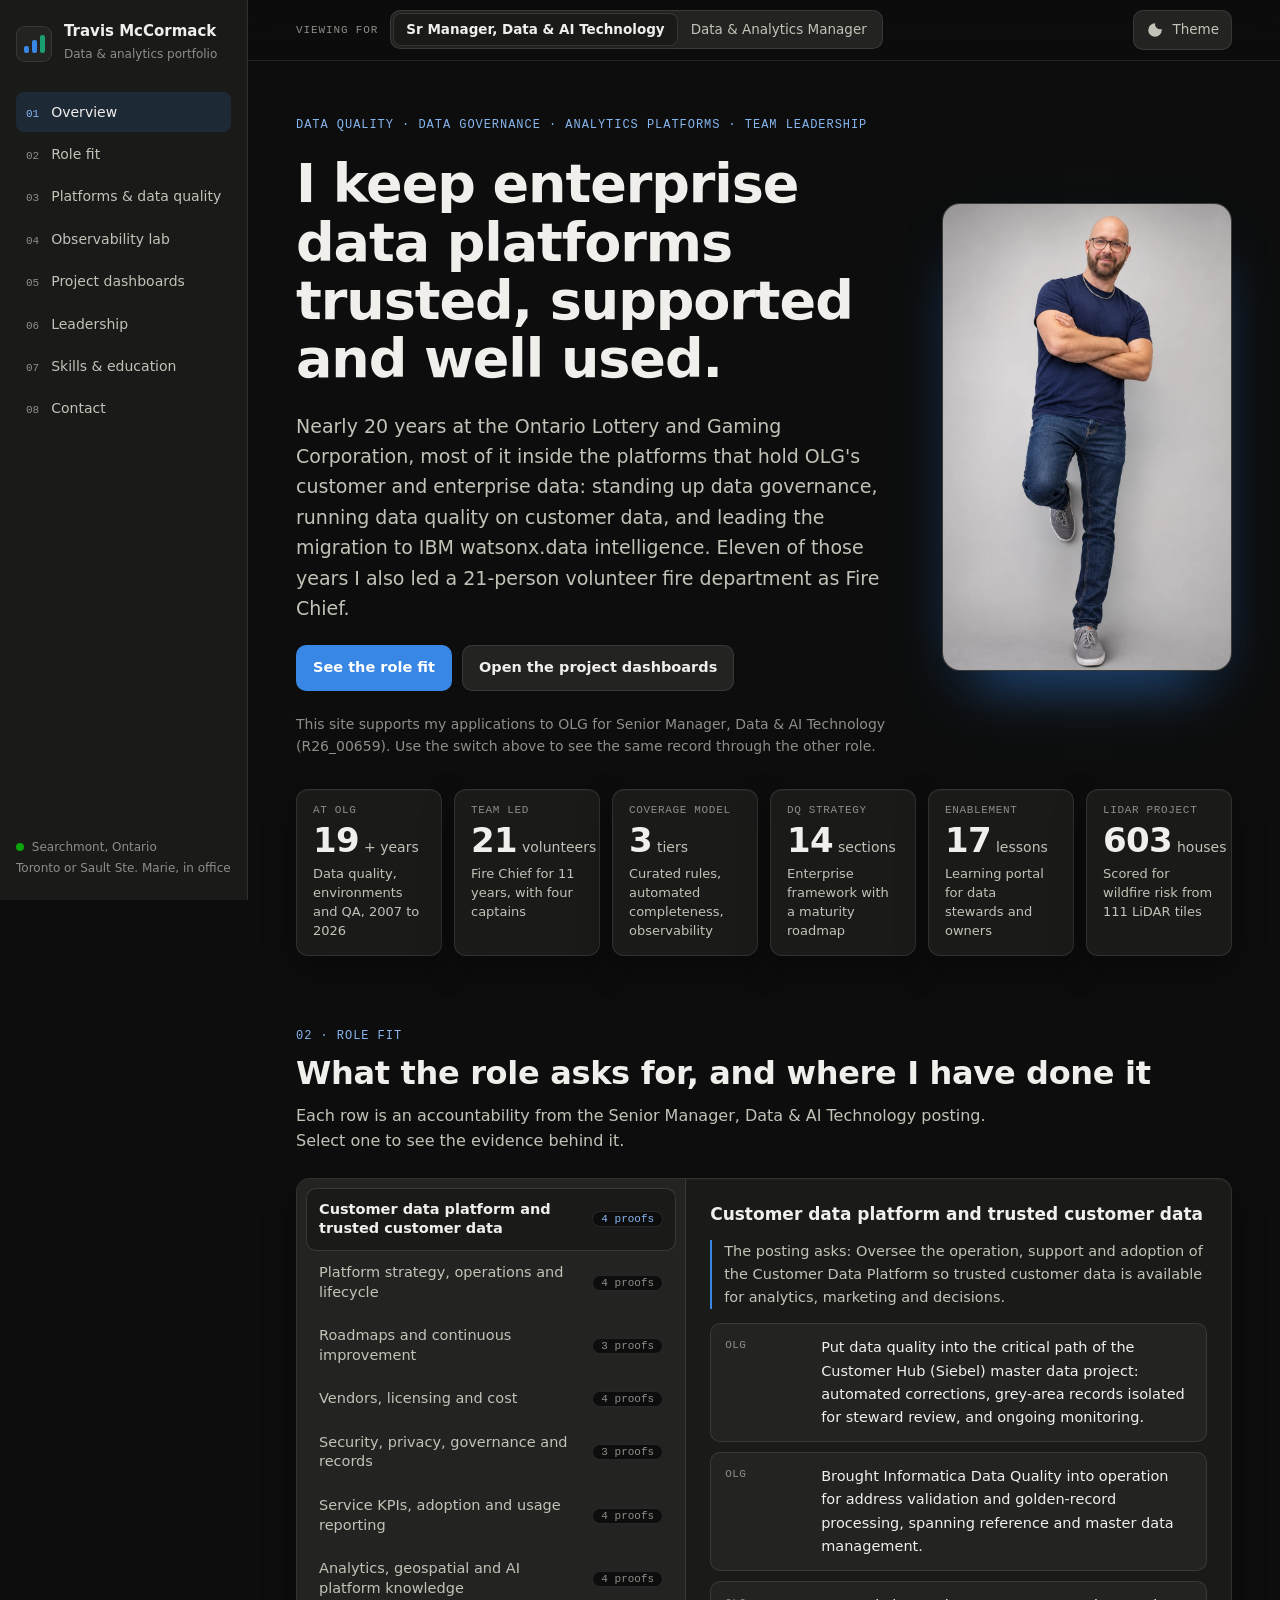
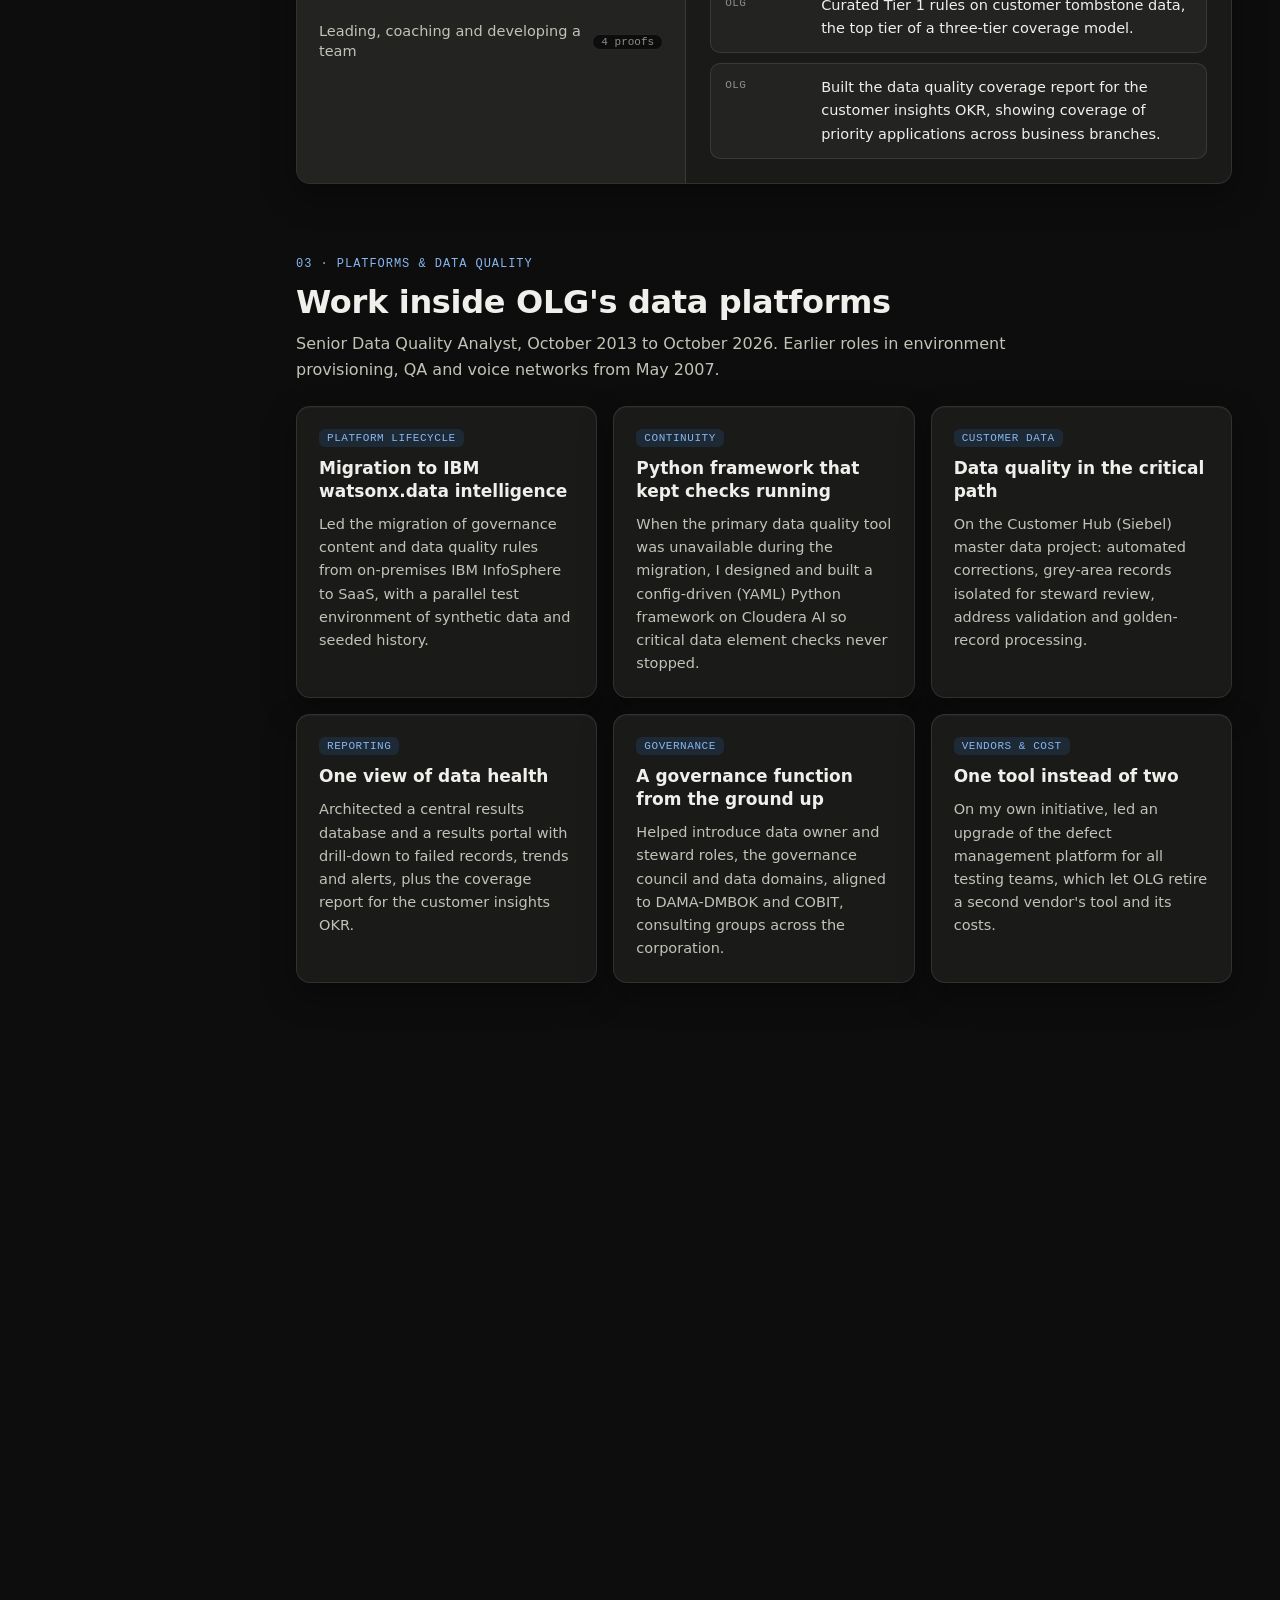
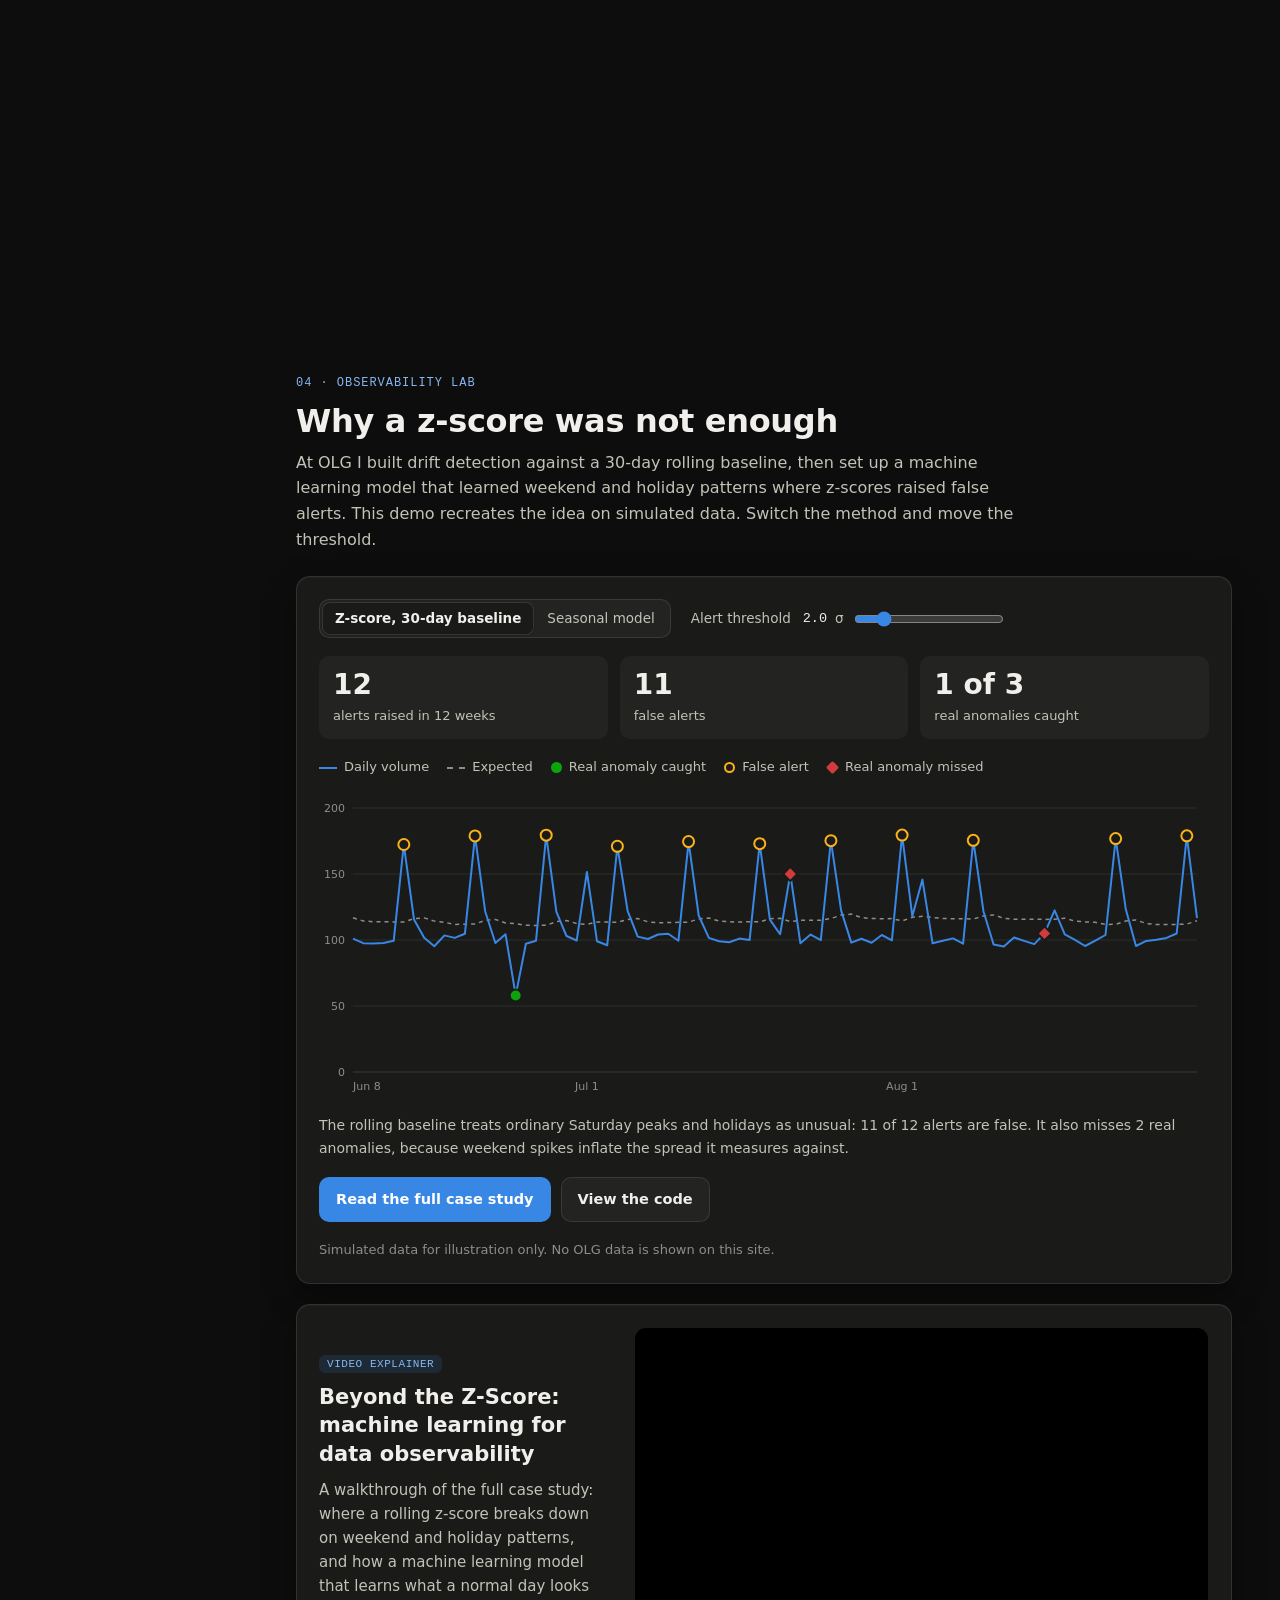
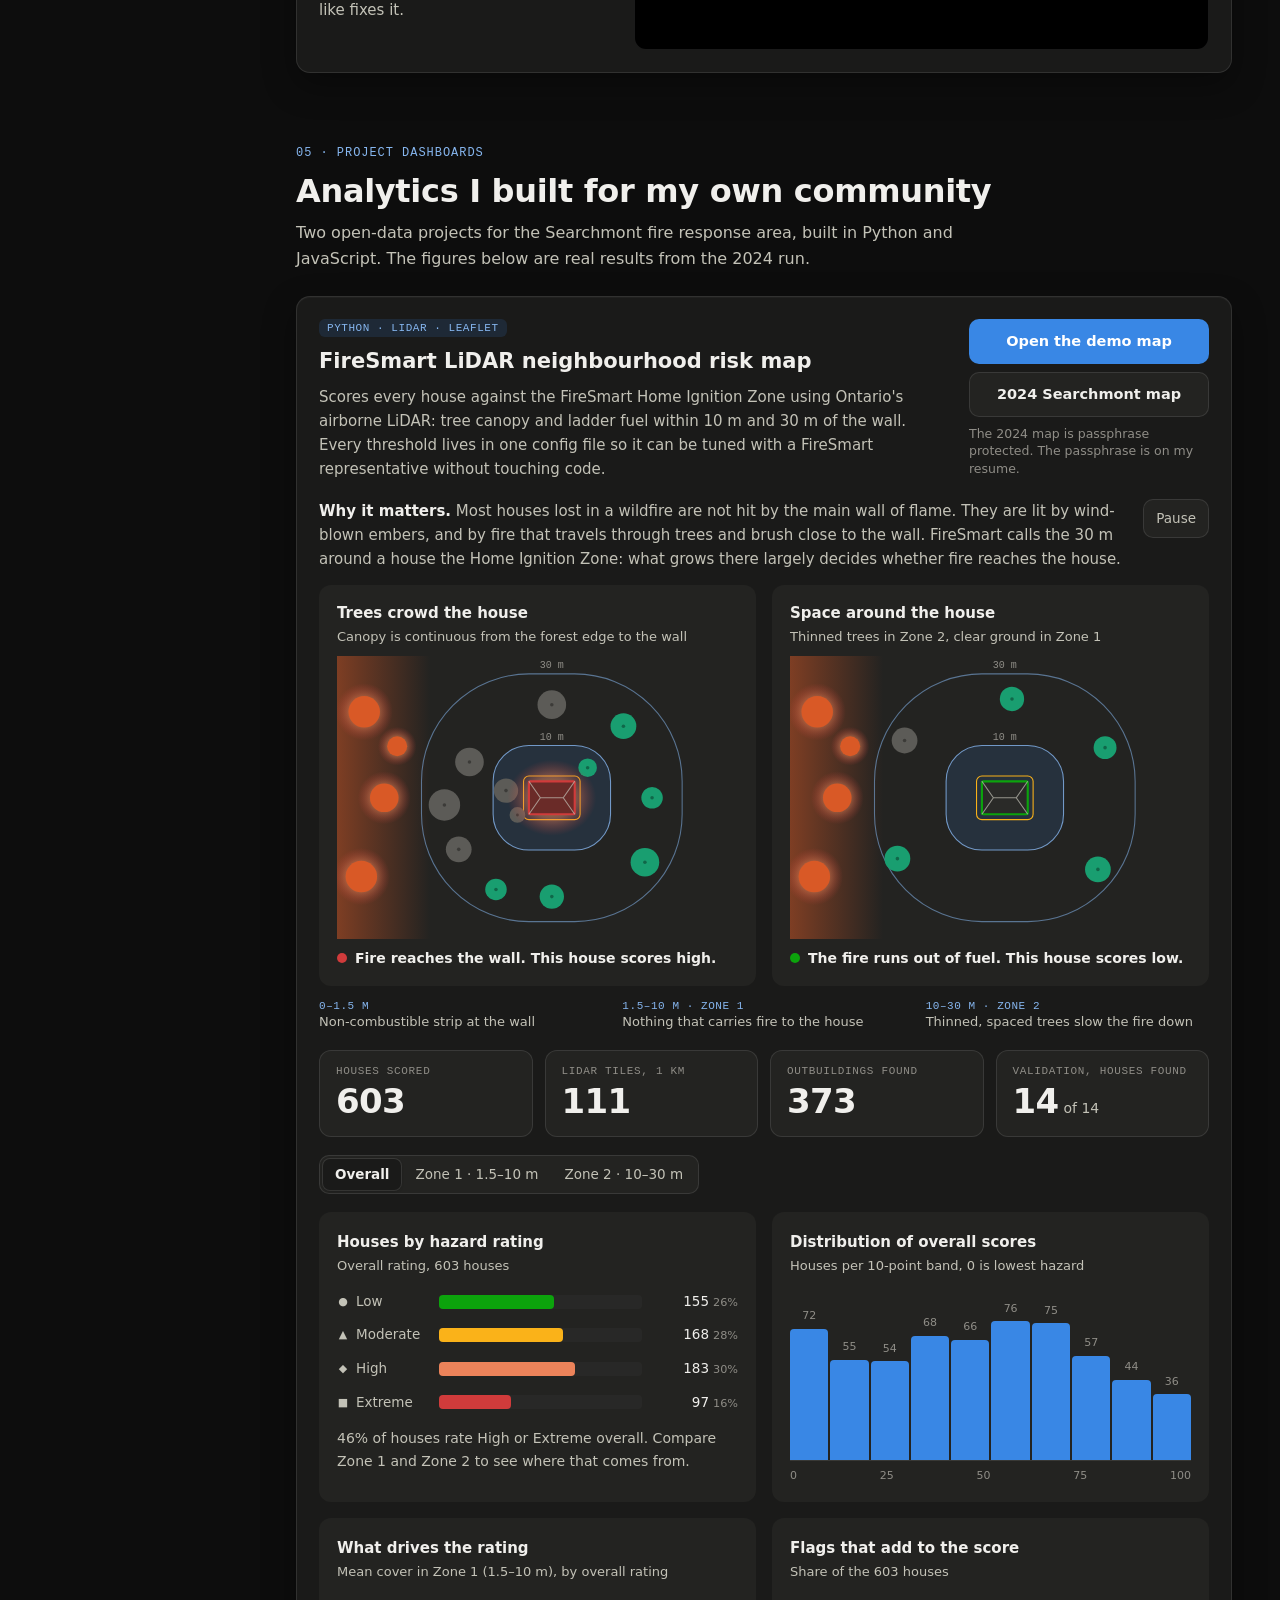
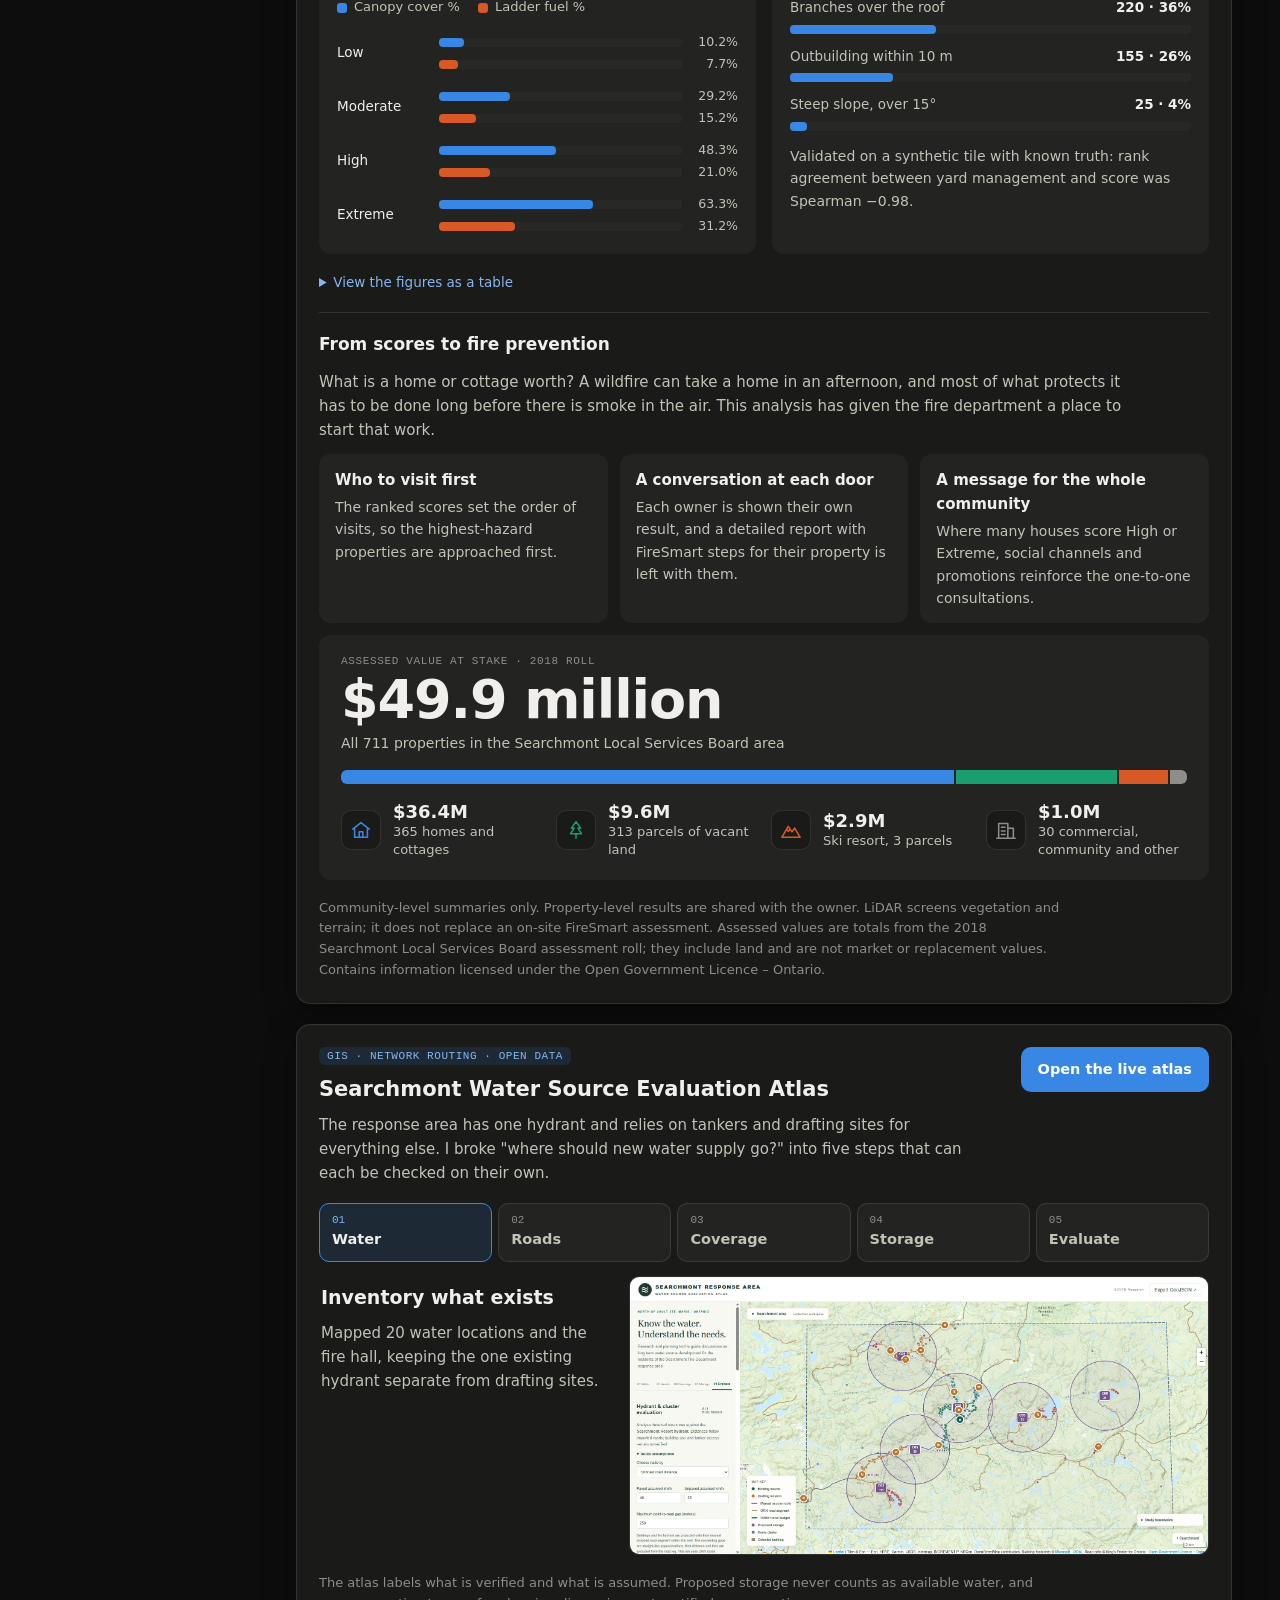
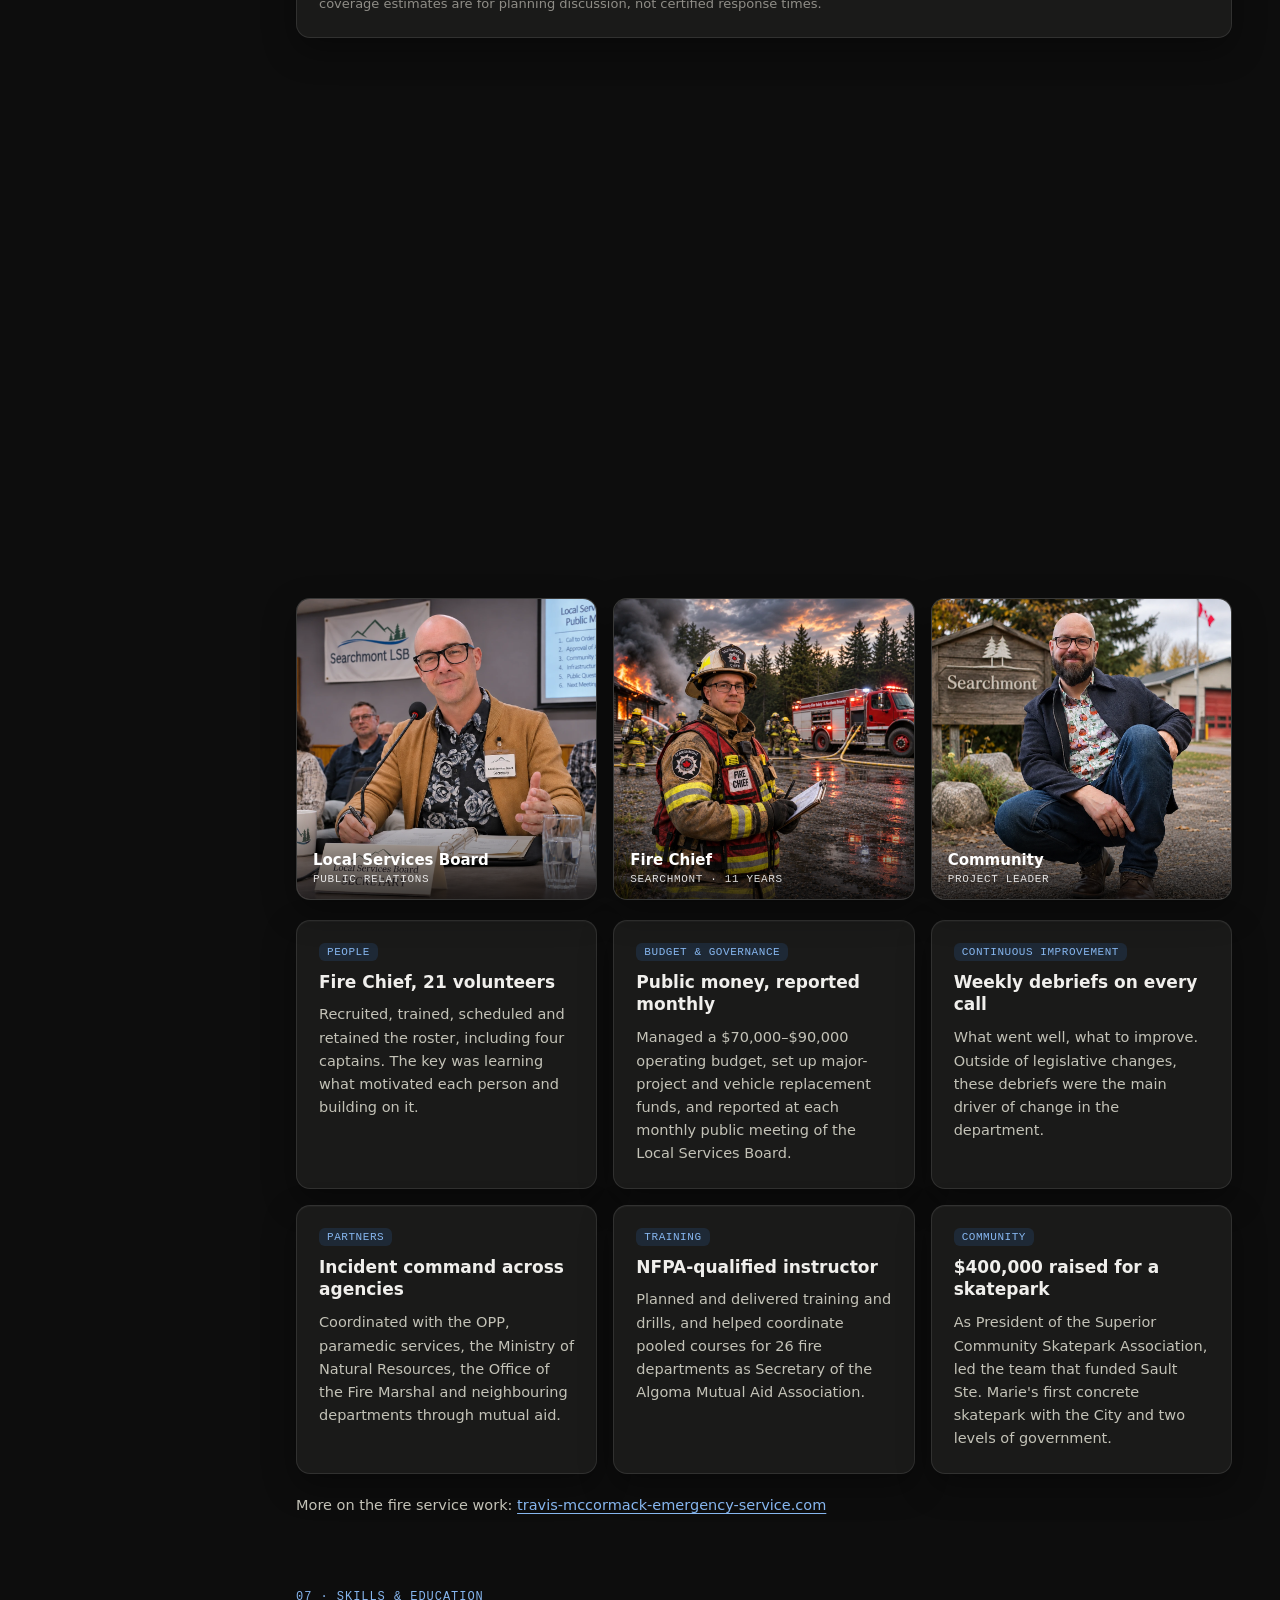
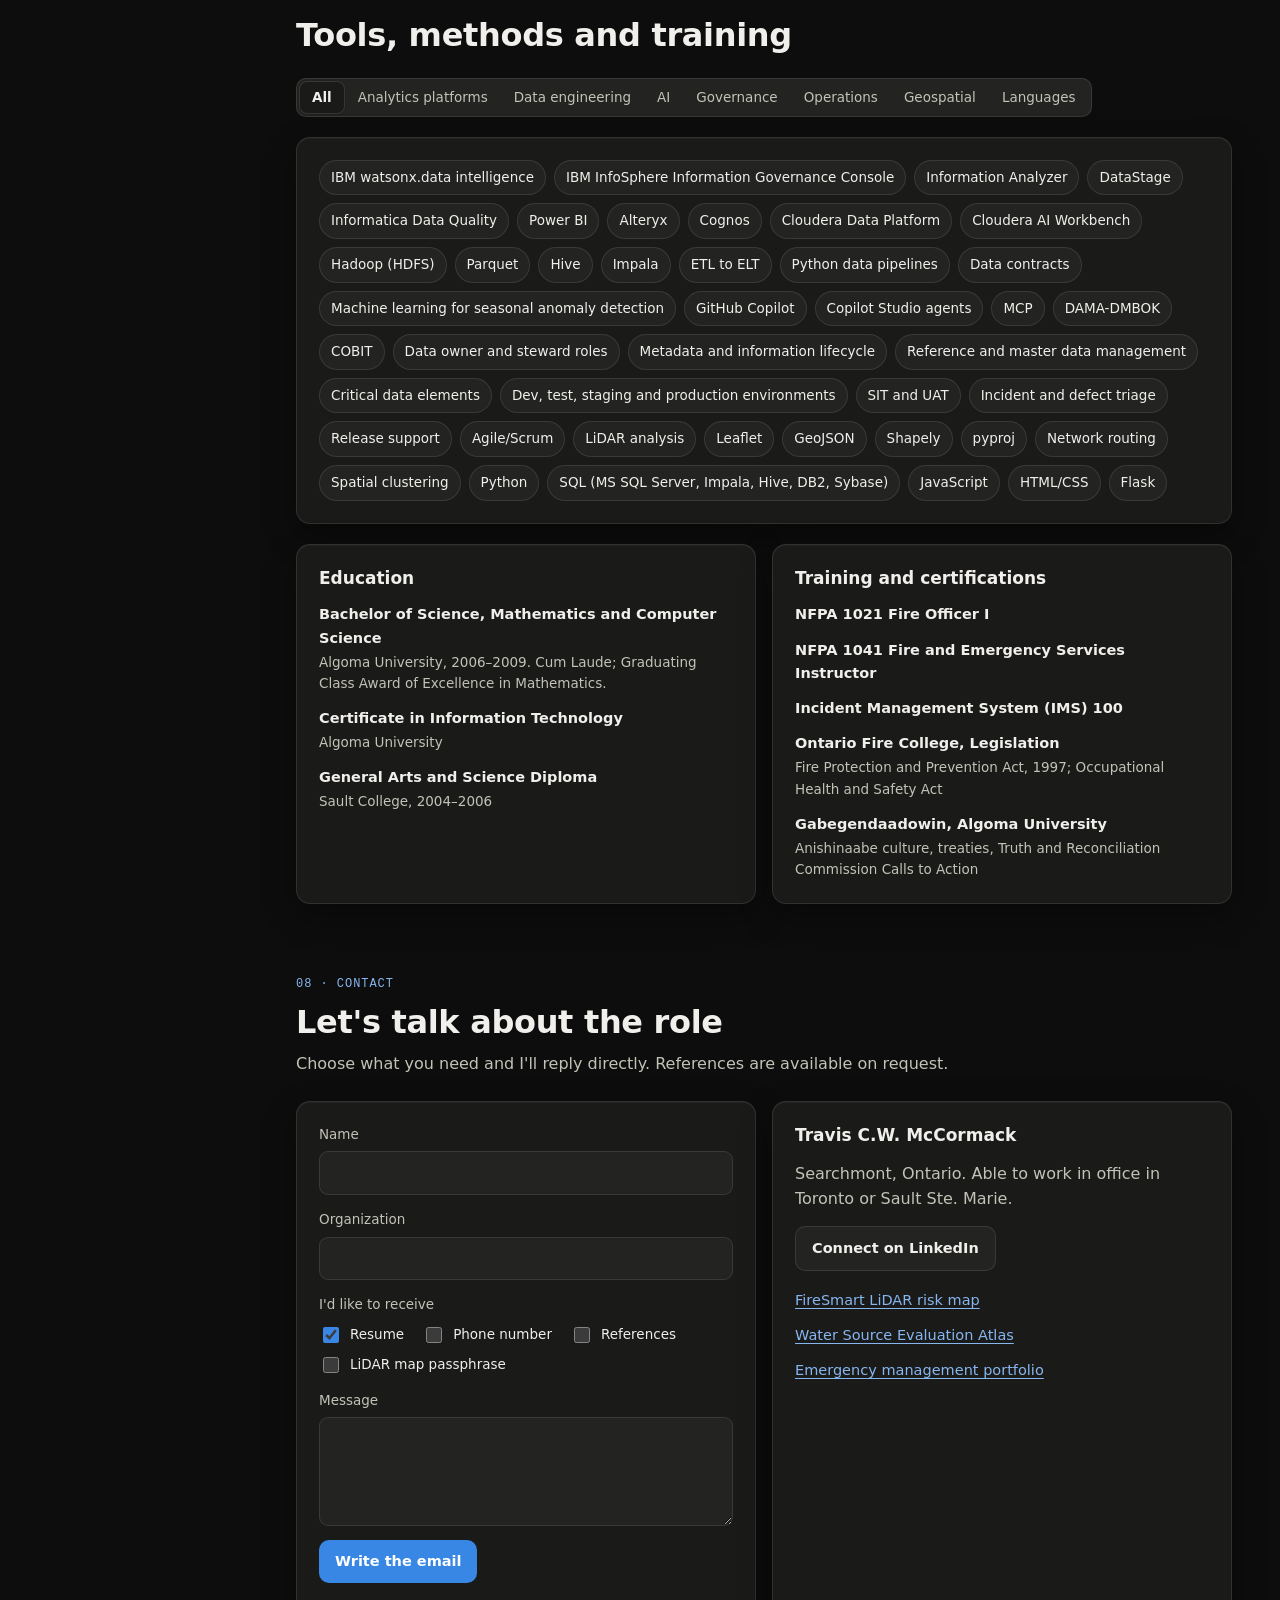
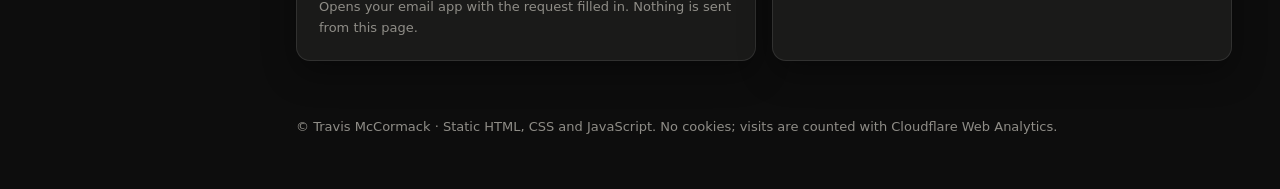
==== commit e4653267: "Add portfolio sidebar navigation to the case study page Also keep the phone nav bar pinned on the ma" ====
--- a/index.html
+++ b/index.html
@@ -10,7 +10,7 @@
 <meta property="og:type" content="website">
 <meta property="og:url" content="https://data-analytics-travis-mccormack.com/">
 <link rel="icon" href="data:image/svg+xml,%3Csvg xmlns='http://www.w3.org/2000/svg' viewBox='0 0 32 32'%3E%3Crect width='32' height='32' rx='7' fill='%231a1a19'/%3E%3Crect x='7' y='17' width='4' height='8' rx='1.5' fill='%233987e5'/%3E%3Crect x='14' y='11' width='4' height='14' rx='1.5' fill='%233987e5'/%3E%3Crect x='21' y='7' width='4' height='18' rx='1.5' fill='%23199e70'/%3E%3C/svg%3E">
-<link rel="stylesheet" href="styles.css?v=5">
+<link rel="stylesheet" href="styles.css?v=6">
 <script>
   try { var t = localStorage.getItem('theme'); if (t) document.documentElement.dataset.theme = t; } catch (e) {}
 </script>
--- a/styles.css
+++ b/styles.css
@@ -499,7 +499,7 @@
   .g3 { grid-template-columns: repeat(2, minmax(0, 1fr)); }
 }
 @media (max-width: 900px) {
-  .side { position: sticky; top: 0; inset: auto; width: auto; flex-direction: row; align-items: center; gap: 14px; padding: 8px 16px; border-right: 0; border-bottom: 1px solid var(--border); overflow: hidden; }
+  .side { position: sticky; inset: auto; top: 0; width: auto; flex-direction: row; align-items: center; gap: 14px; padding: 8px 16px; border-right: 0; border-bottom: 1px solid var(--border); overflow: hidden; }
   .side-foot, .brand small { display: none; }
   .brand-mark { width: 30px; height: 30px; padding: 6px 0; }
   .brand strong { white-space: nowrap; font-size: 14px; }
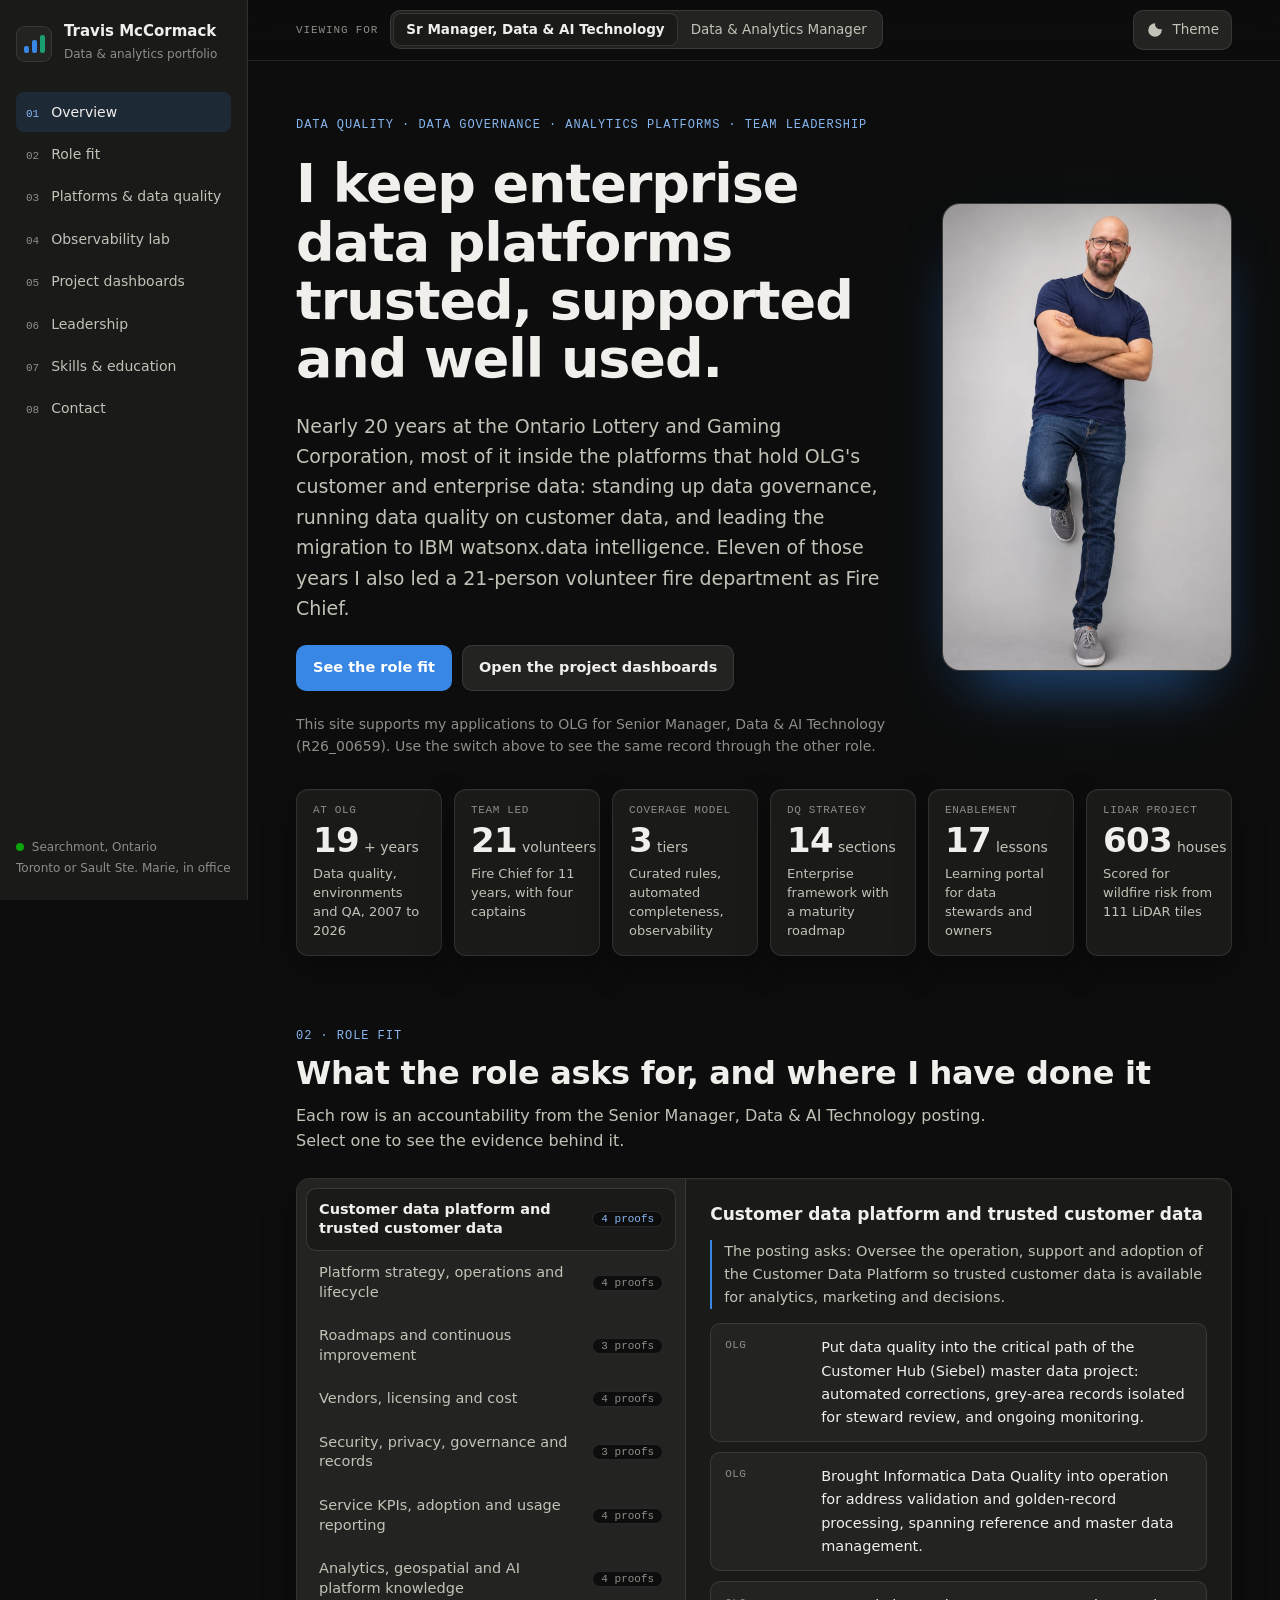
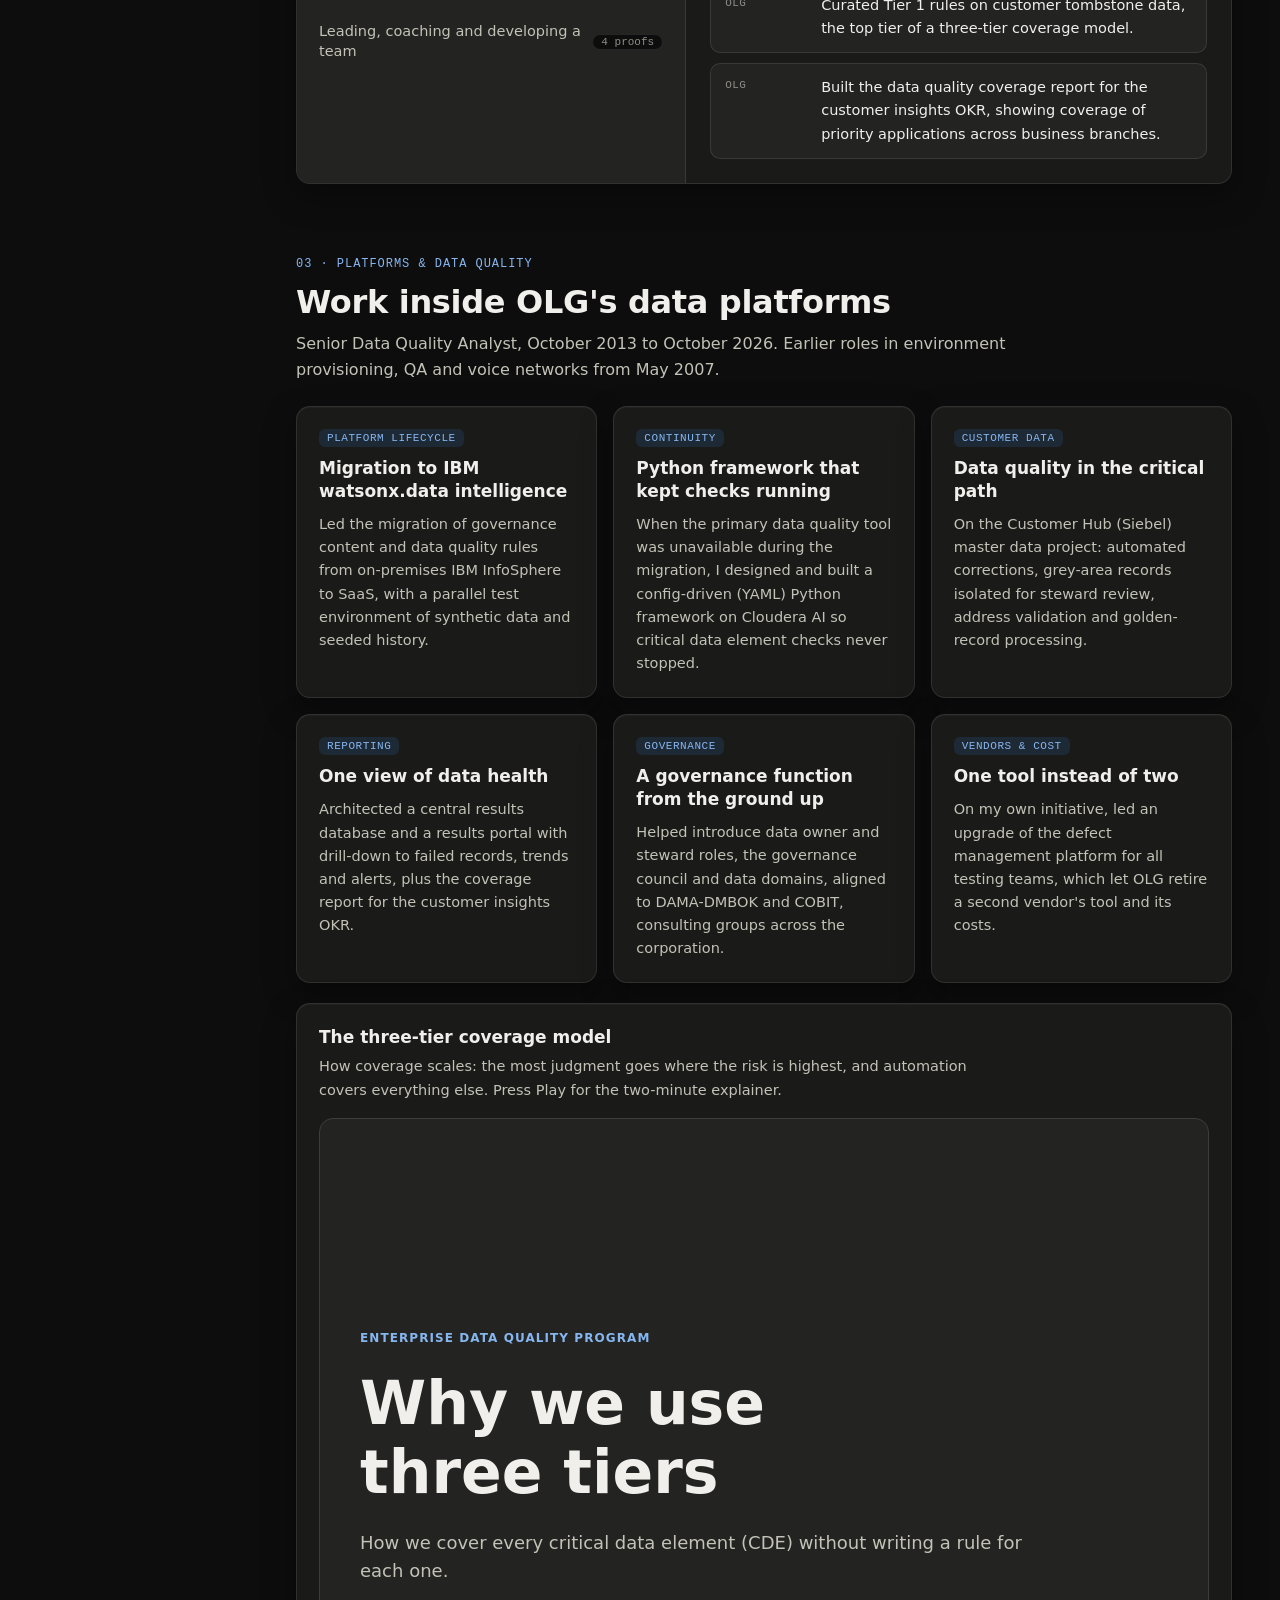
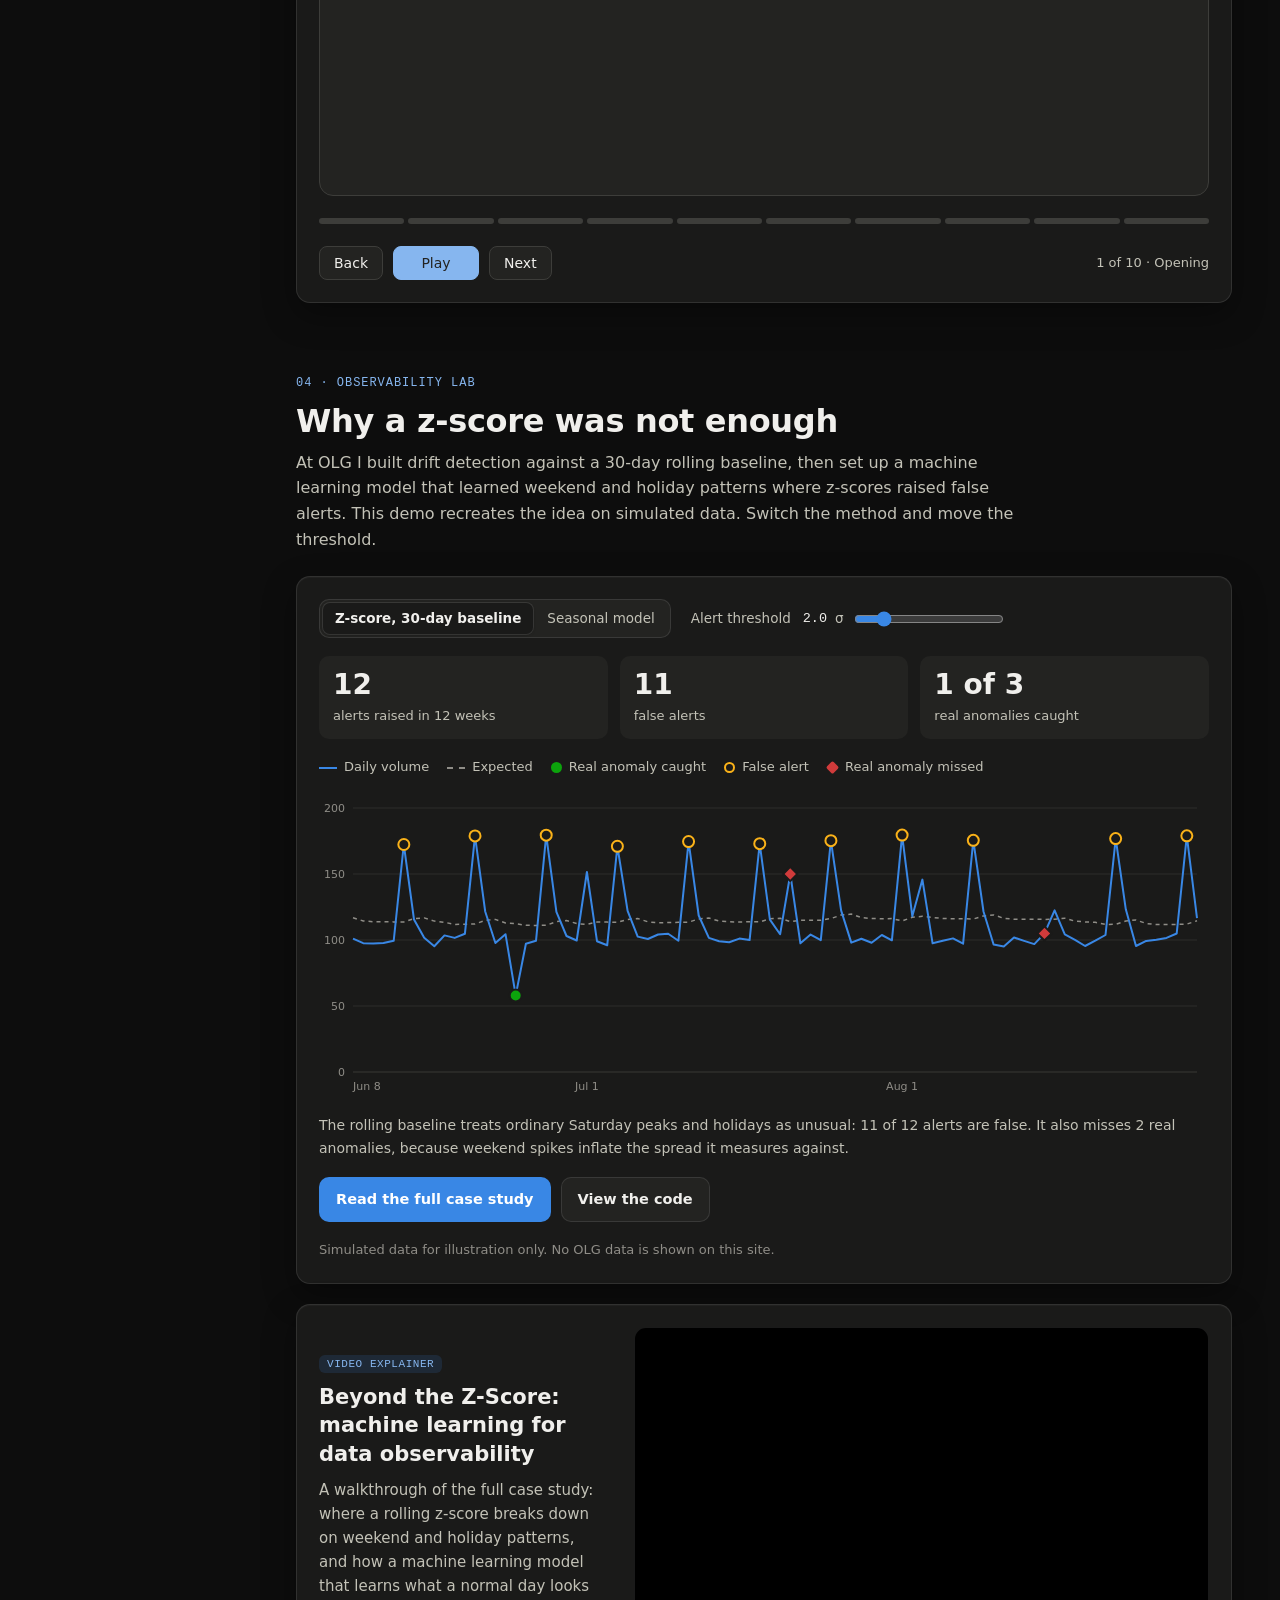
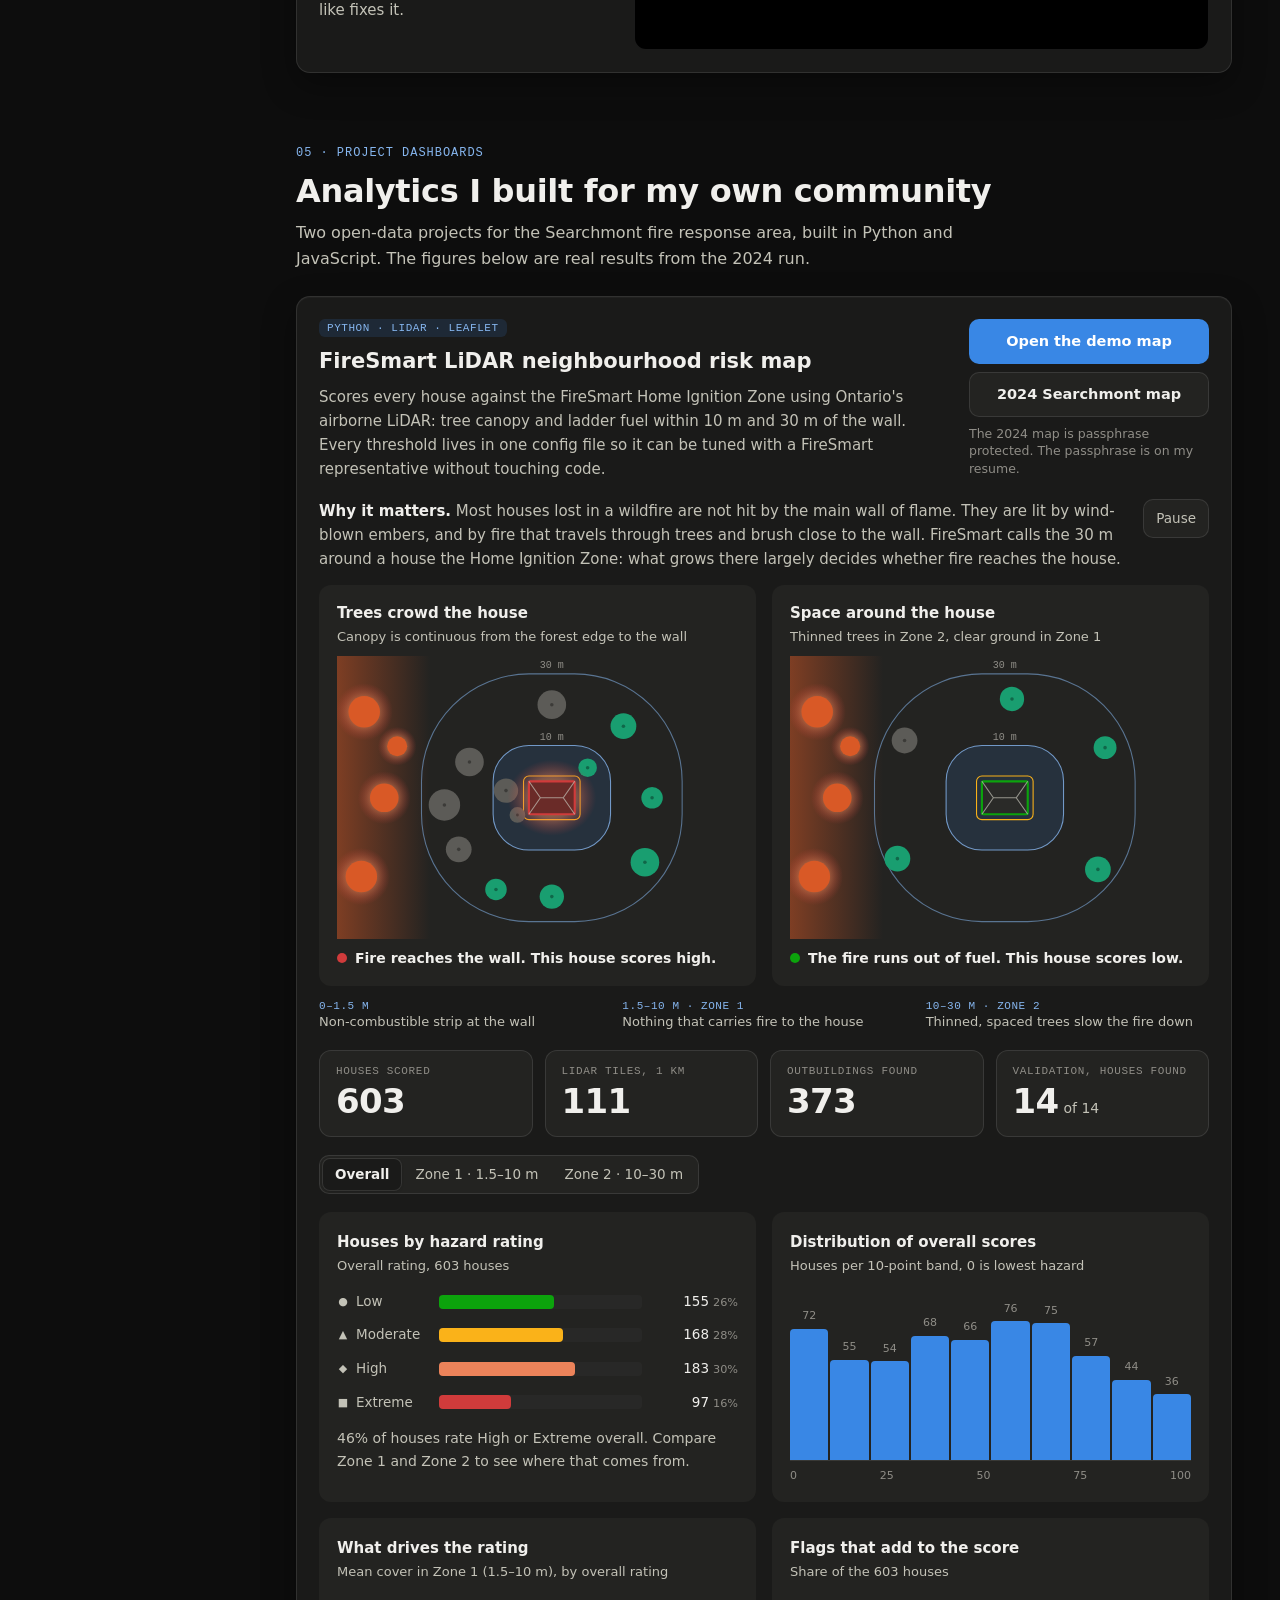
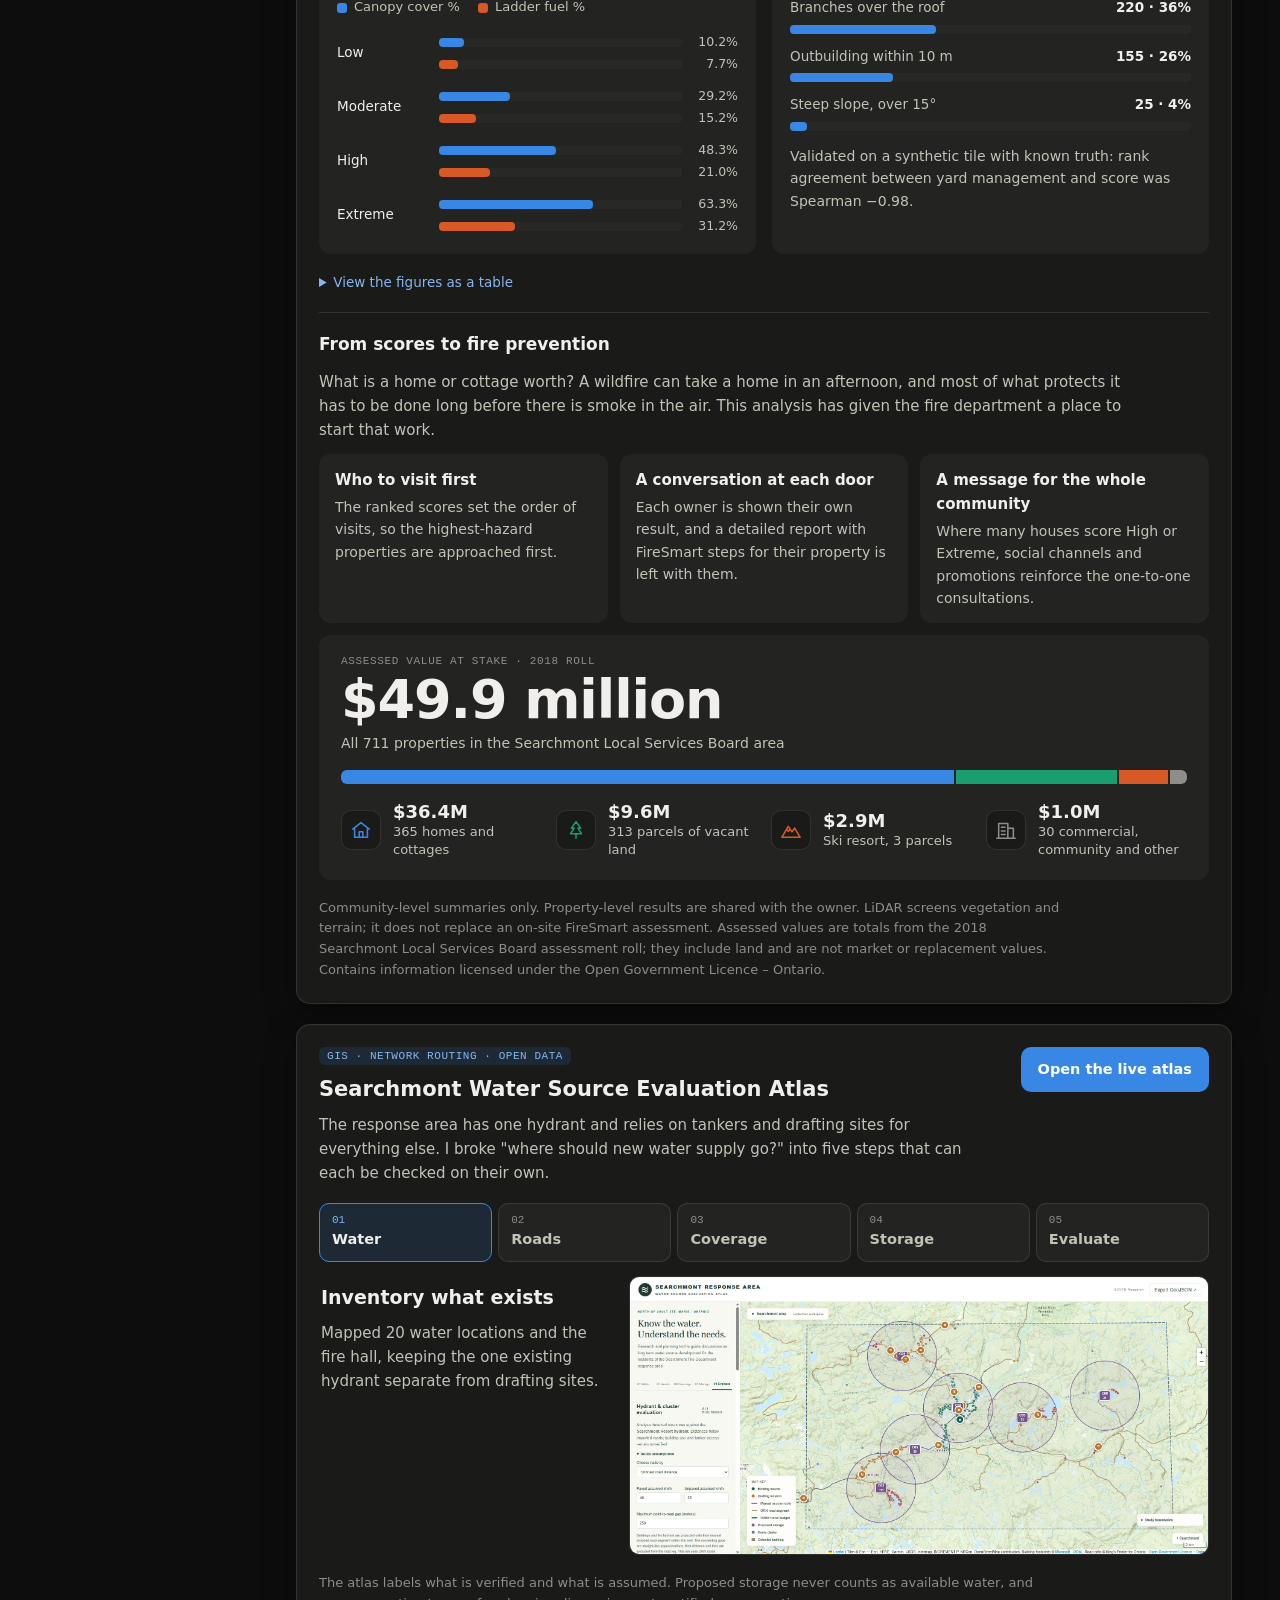
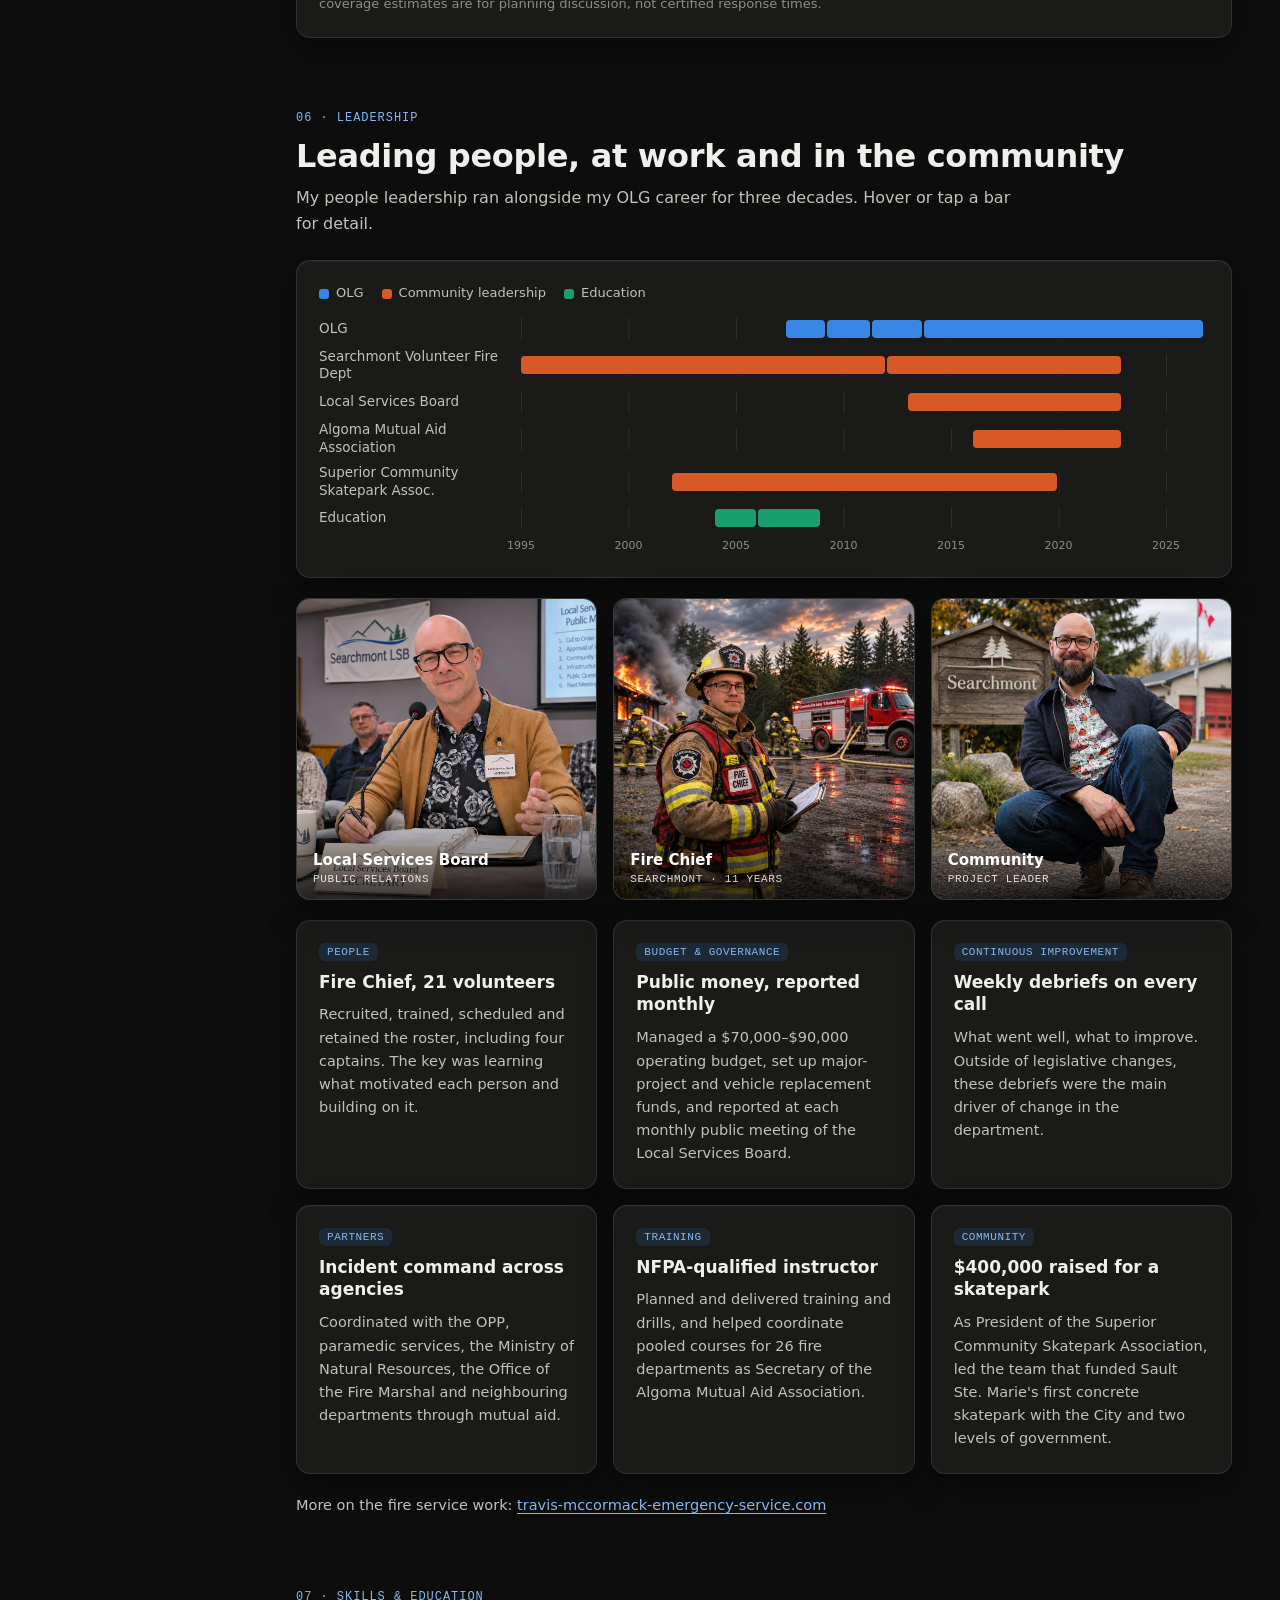
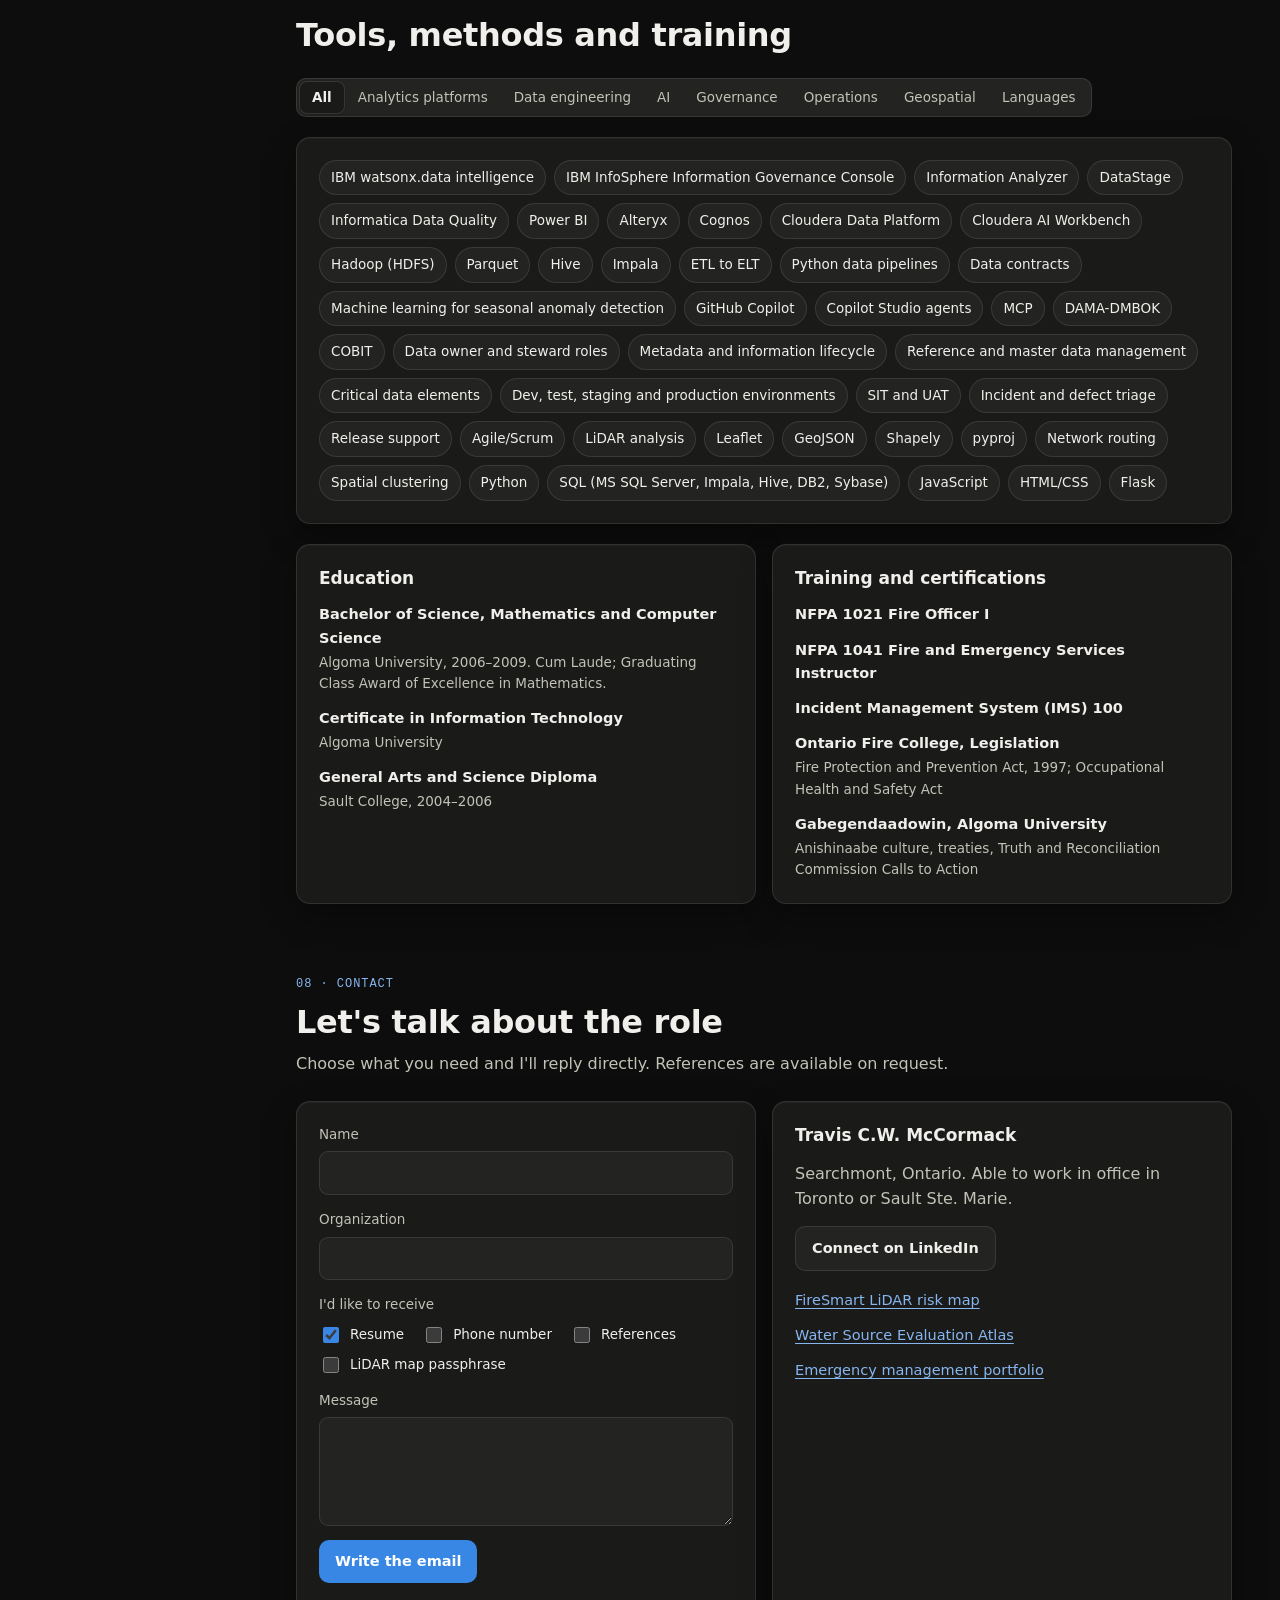
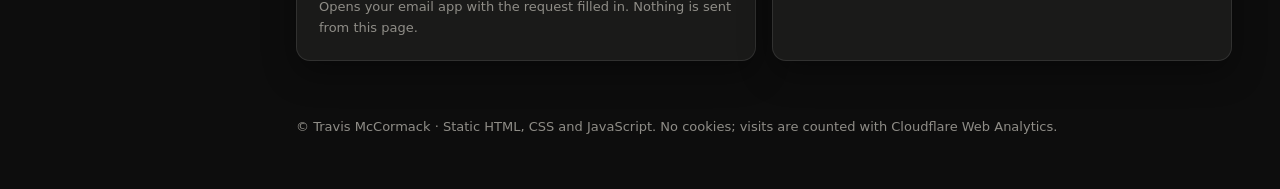
==== commit bef091ca: "Swap in the updated Beyond the Z-Score video Co-Authored-By: Claude Fable 5.2 <noreply@anthropic.com" ====
--- a/index.html
+++ b/index.html
@@ -192,7 +192,7 @@
           <p>A walkthrough of the full case study: where a rolling z-score breaks down on weekend and holiday patterns, and how a machine learning model that learns what a normal day looks like fixes it.</p>
         </div>
         <div class="video">
-          <iframe src="https://www.youtube-nocookie.com/embed/GEnurh57Reo" title="Beyond the Z Score - Full Case Study Explainer" loading="lazy" allow="accelerometer; clipboard-write; encrypted-media; gyroscope; picture-in-picture; web-share" referrerpolicy="strict-origin-when-cross-origin" allowfullscreen></iframe>
+          <iframe src="https://www.youtube-nocookie.com/embed/miw5Vw_KiiE" title="Beyond the Z Score - Full Case Study Explainer" loading="lazy" allow="accelerometer; clipboard-write; encrypted-media; gyroscope; picture-in-picture; web-share" referrerpolicy="strict-origin-when-cross-origin" allowfullscreen></iframe>
         </div>
       </div>
     </section>
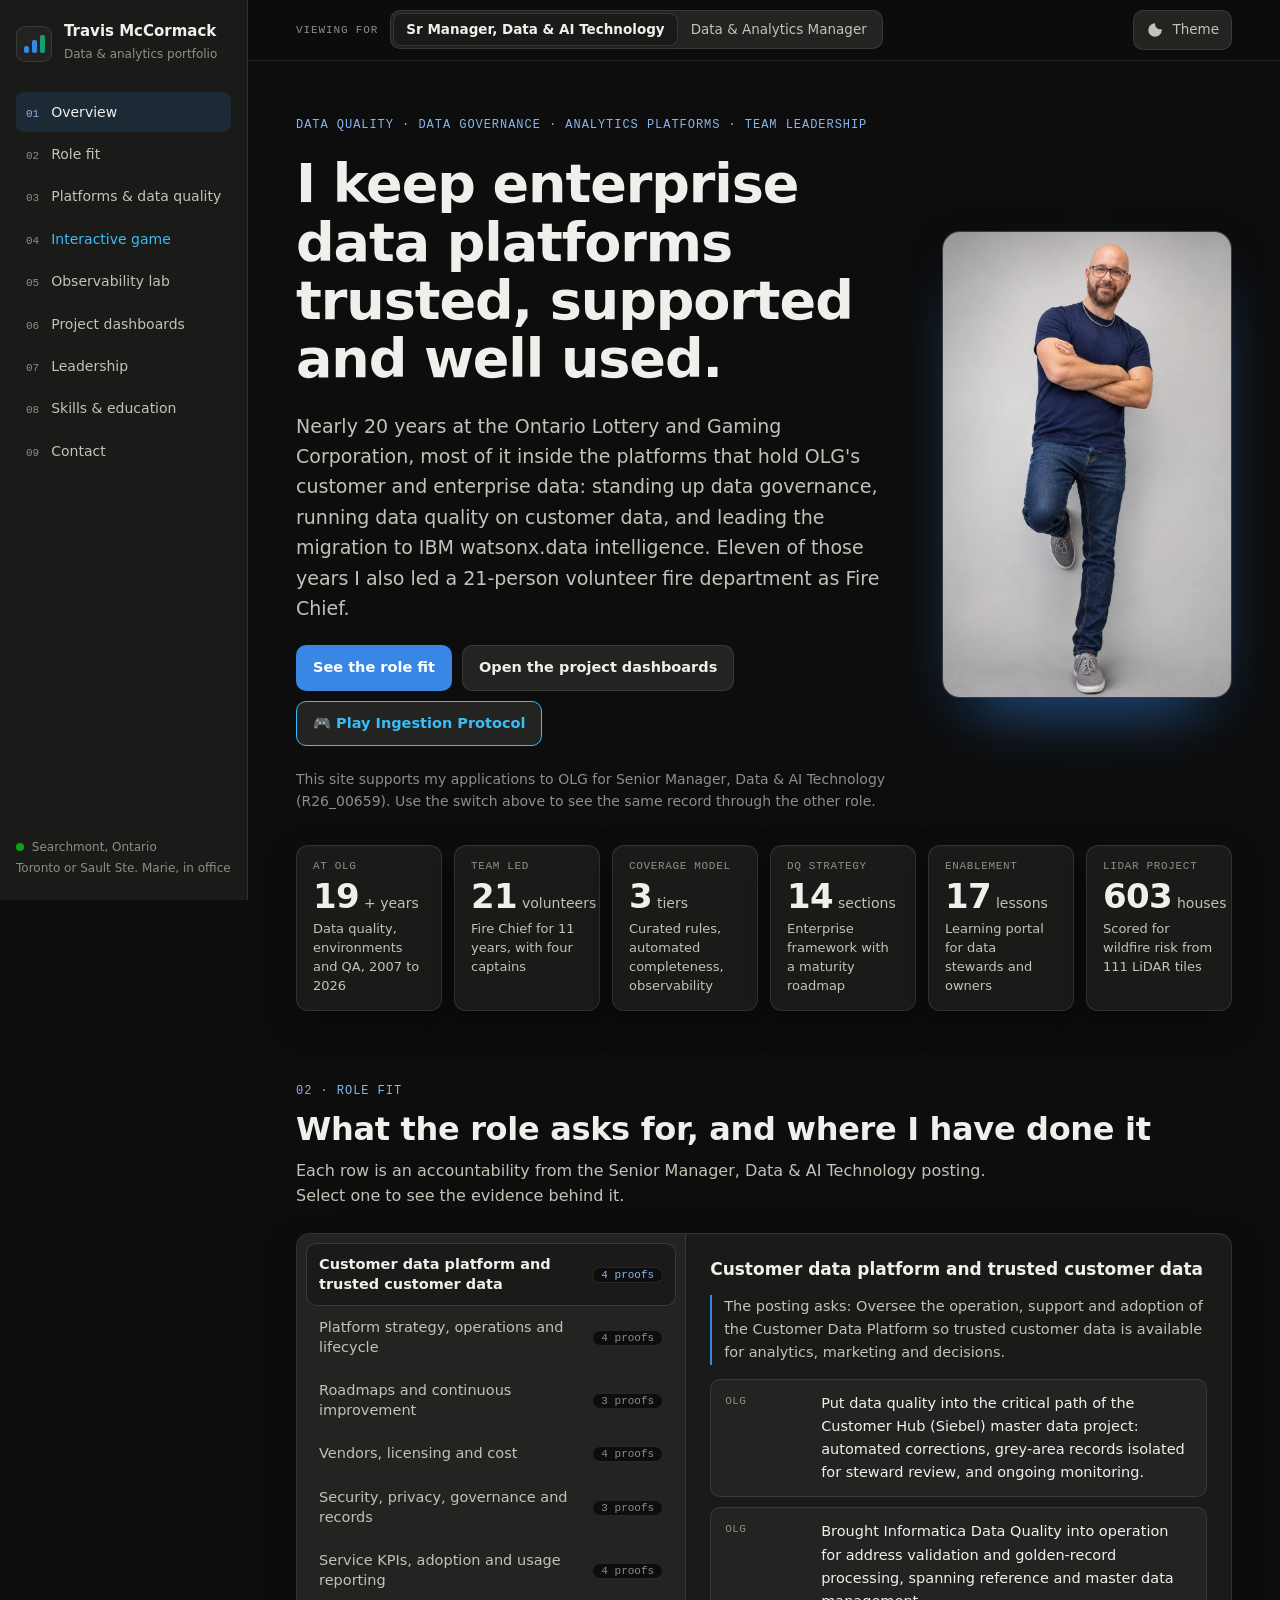
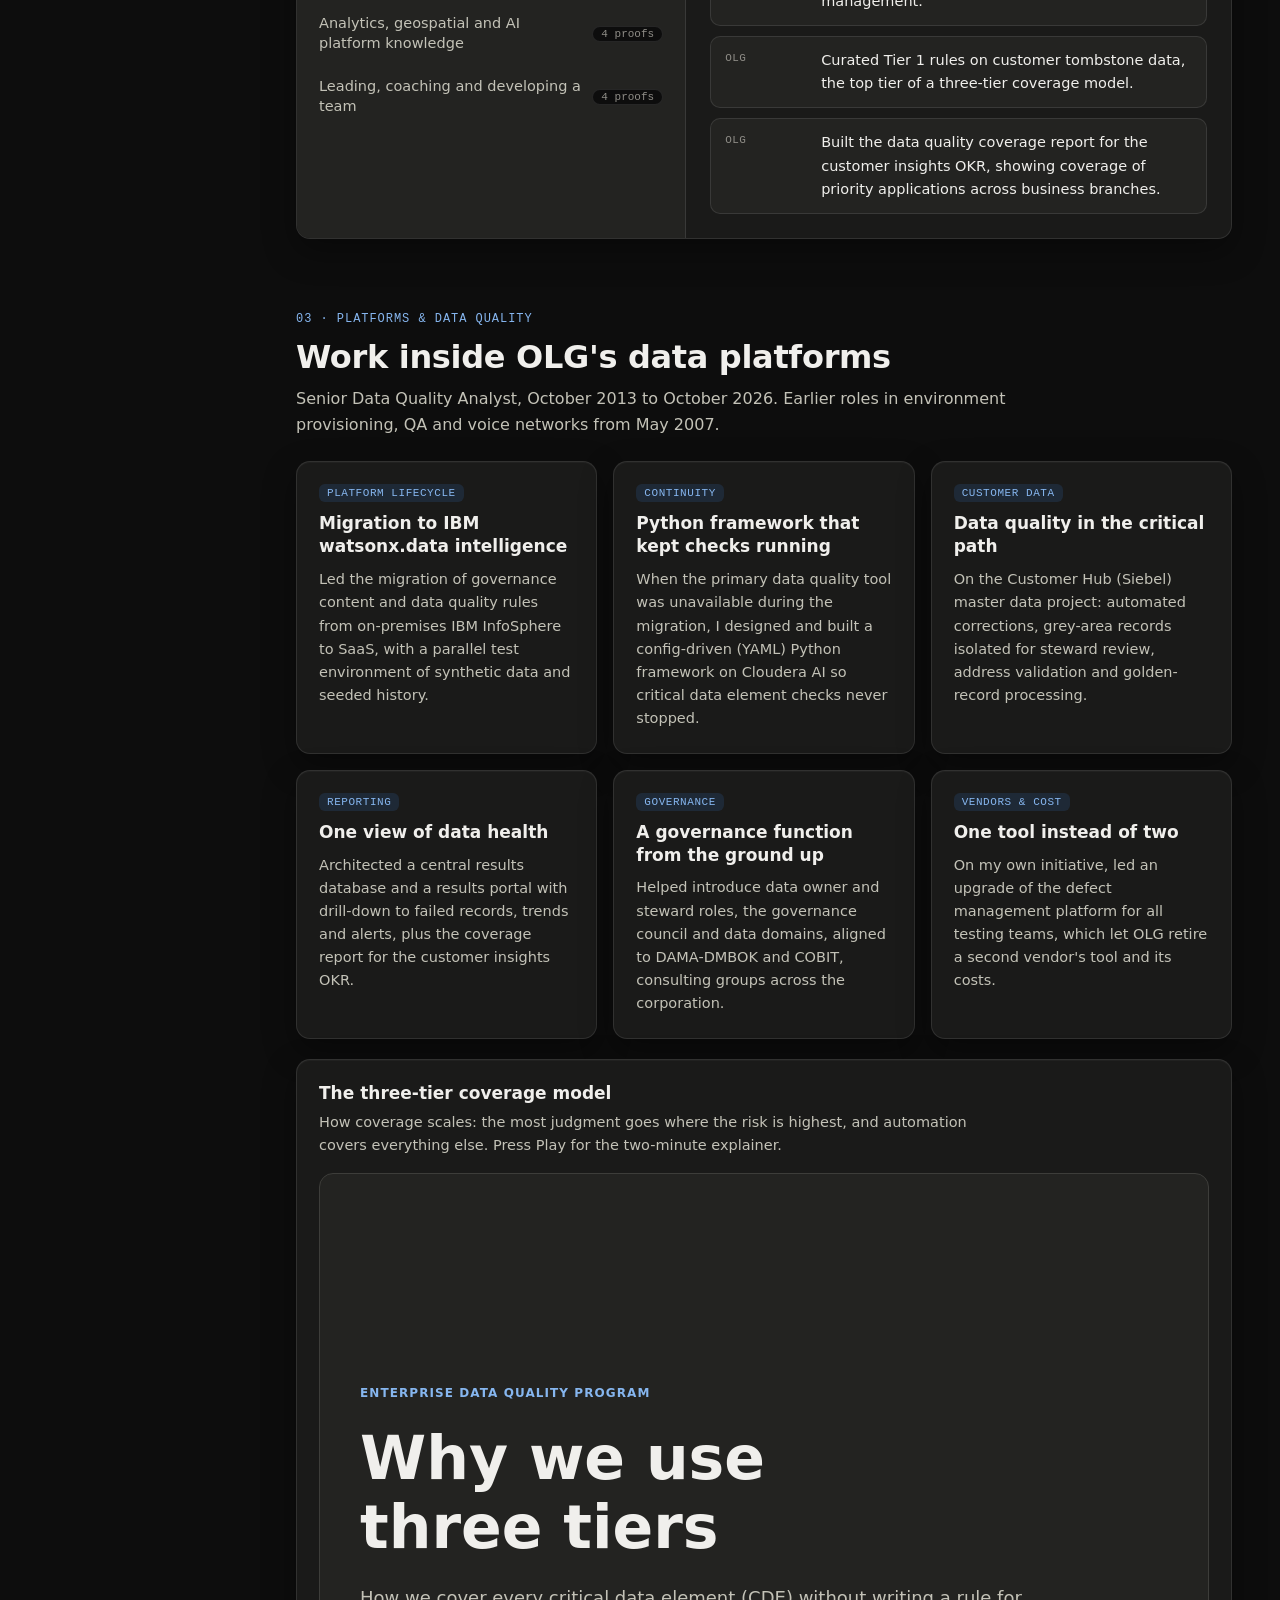
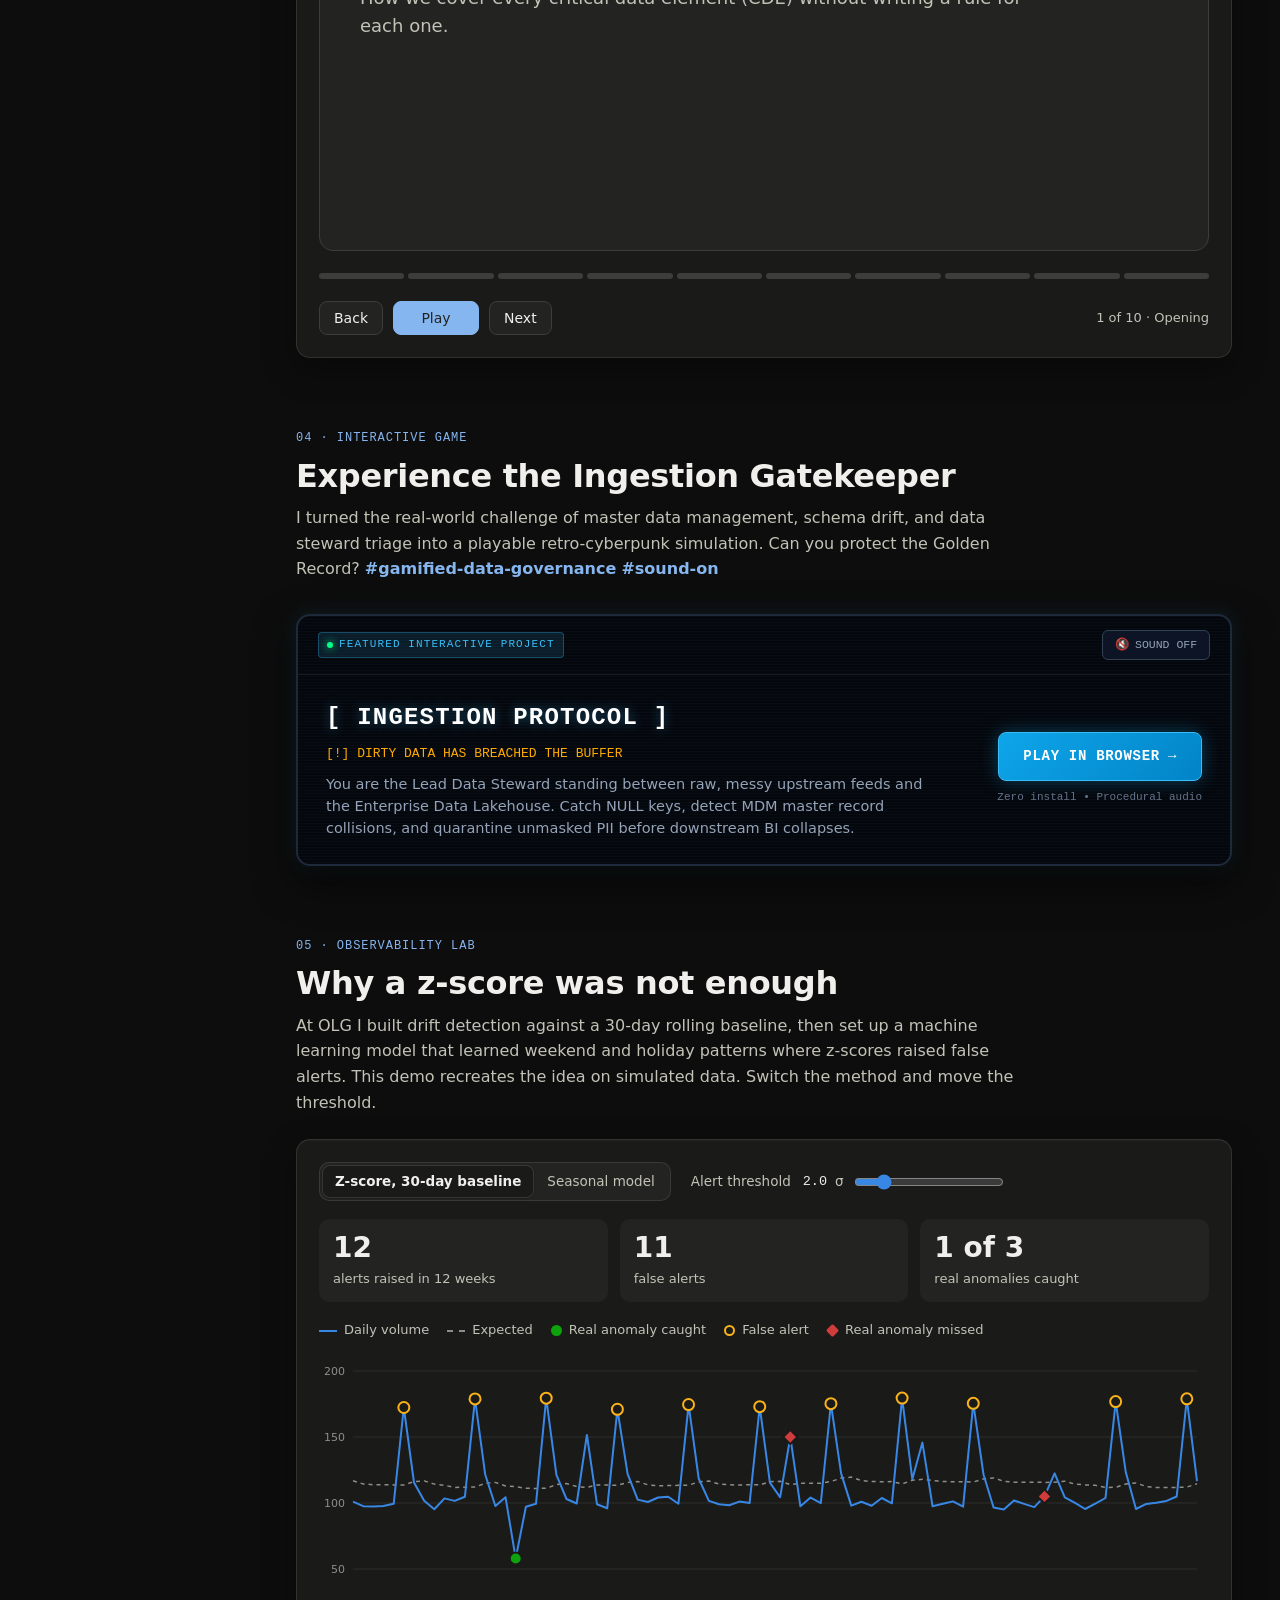
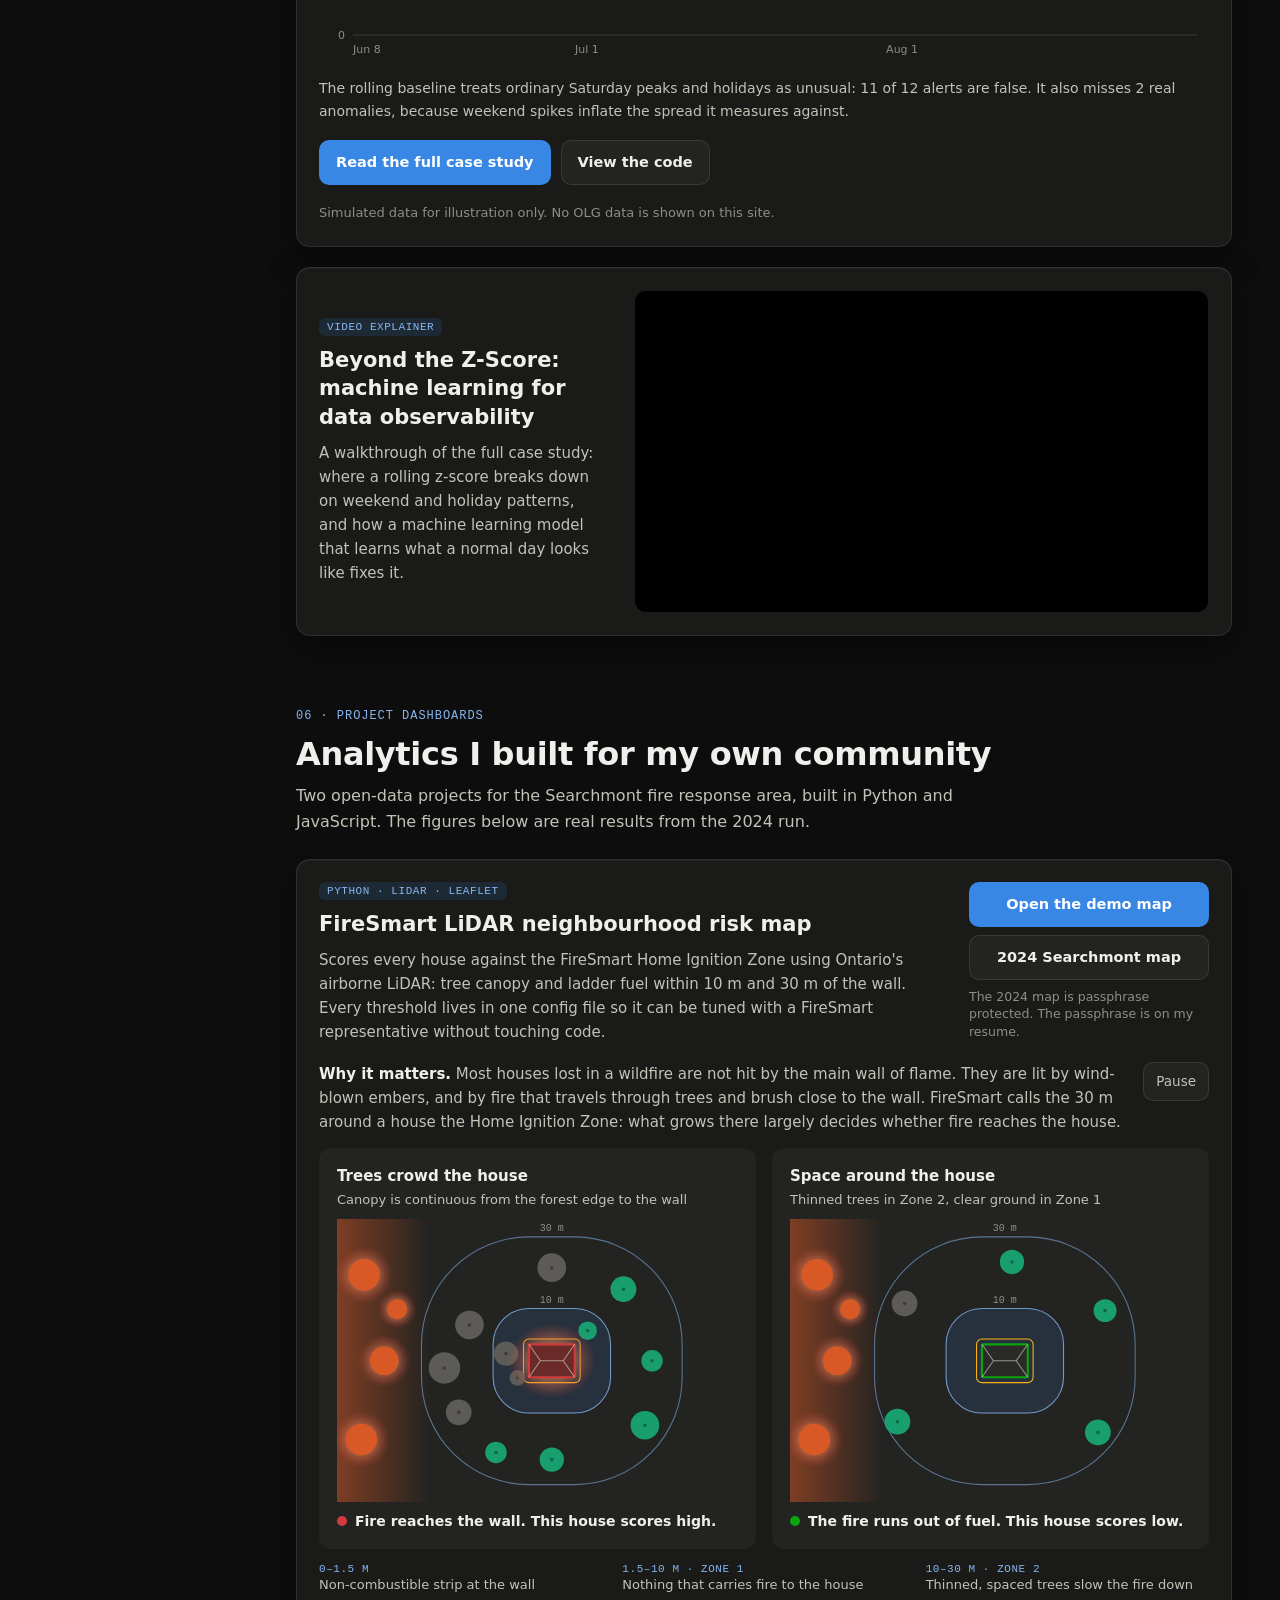
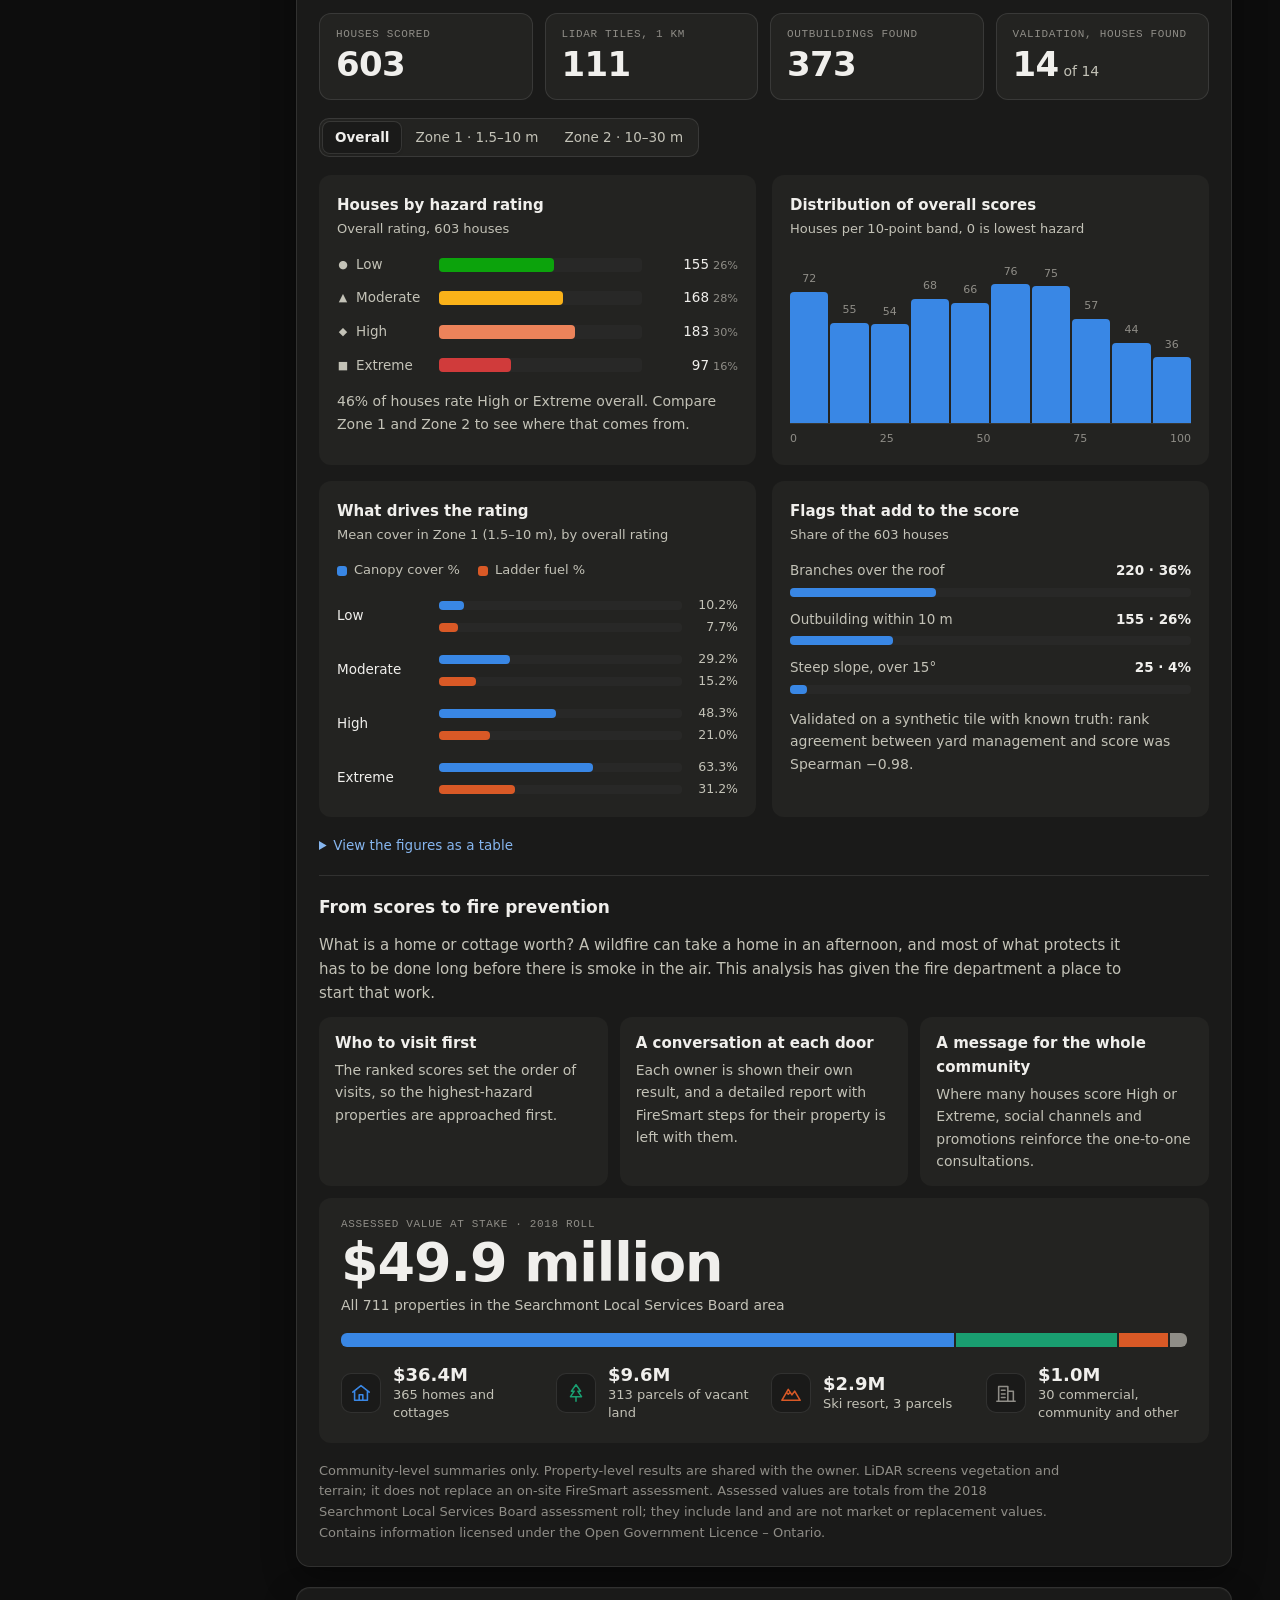
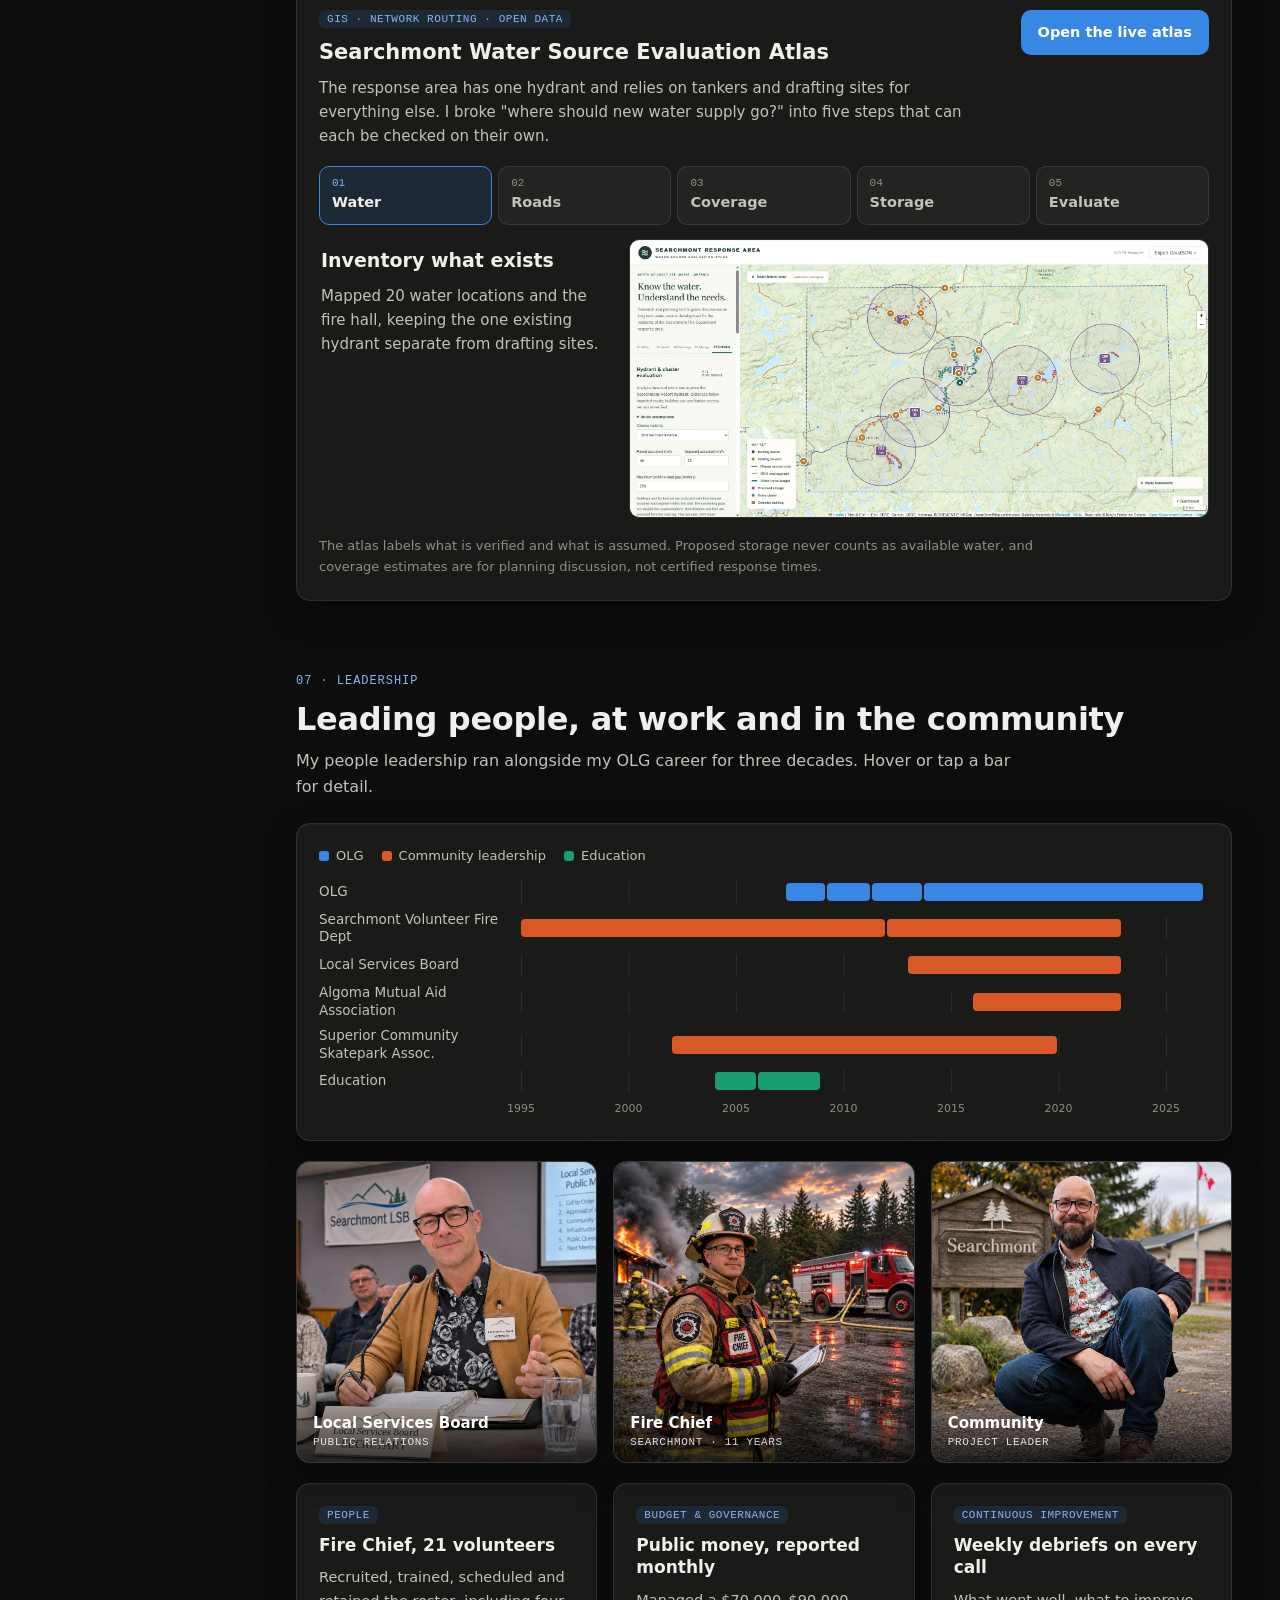
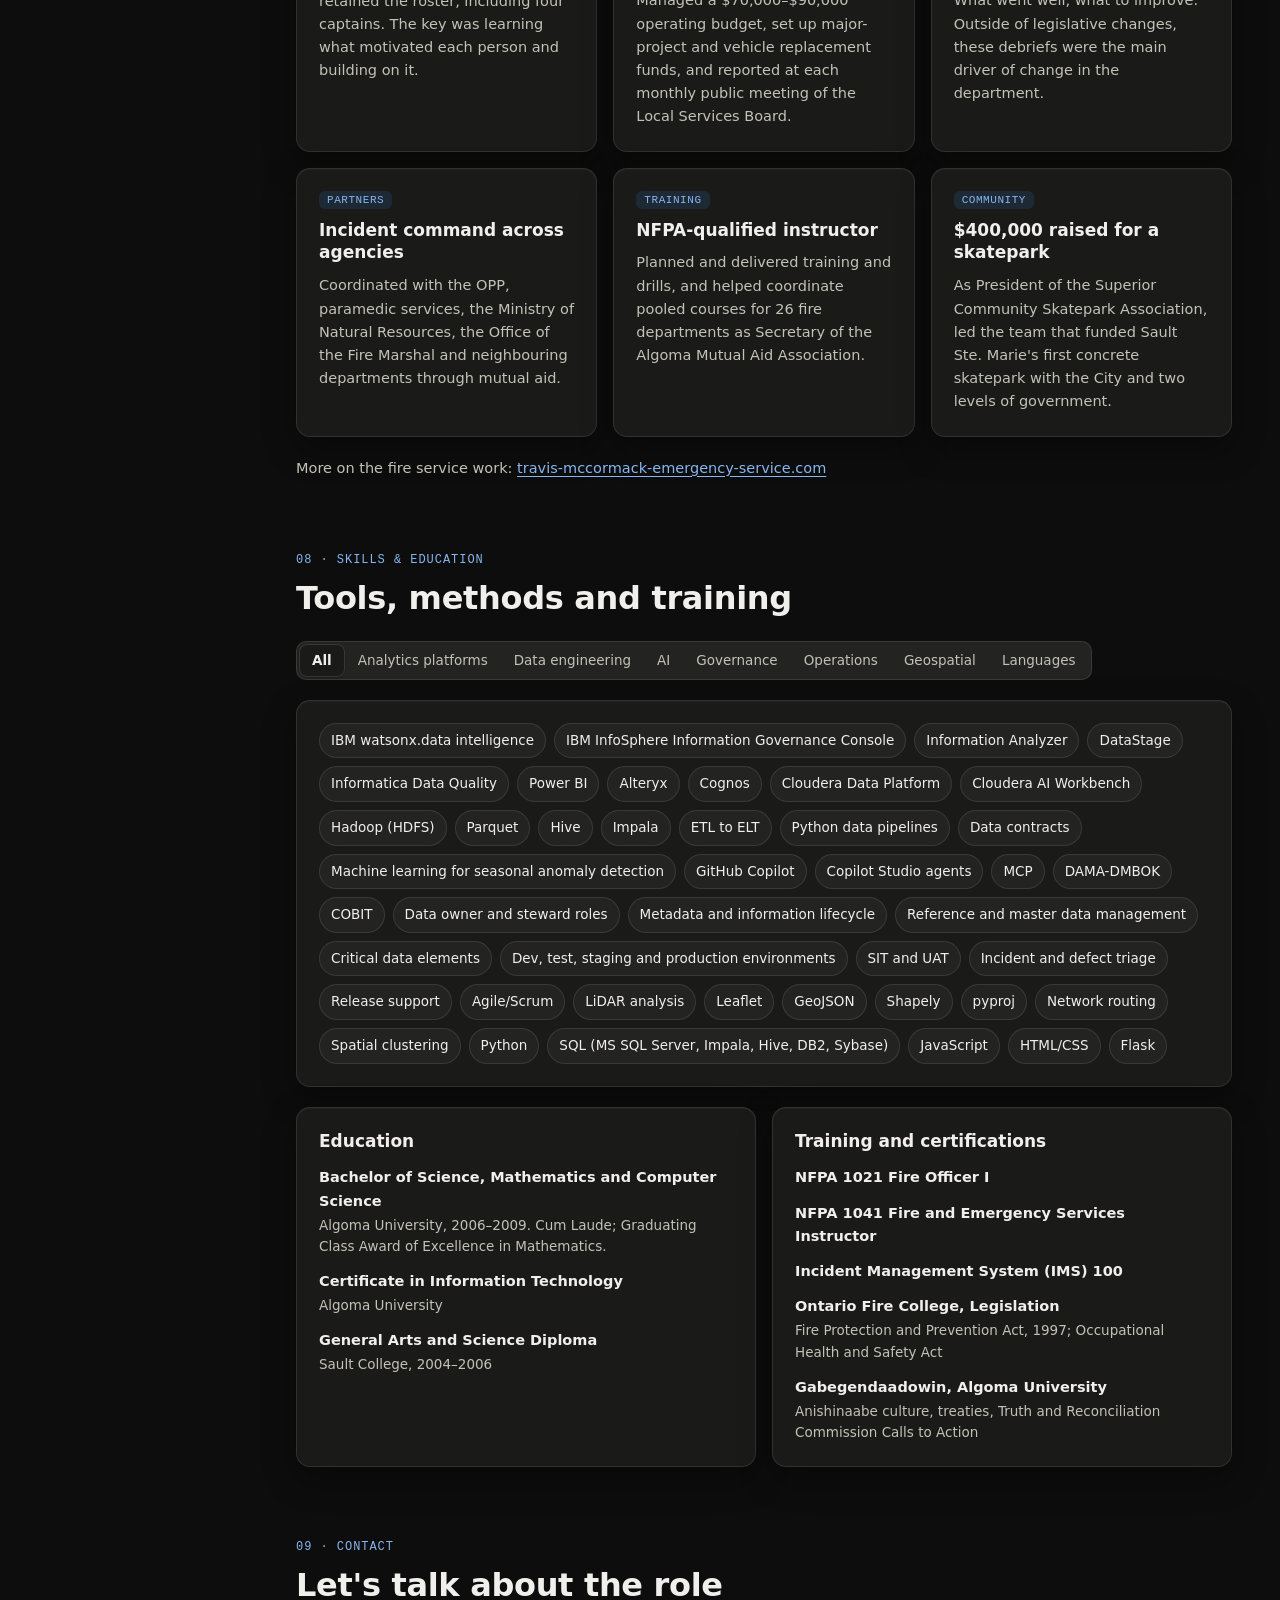
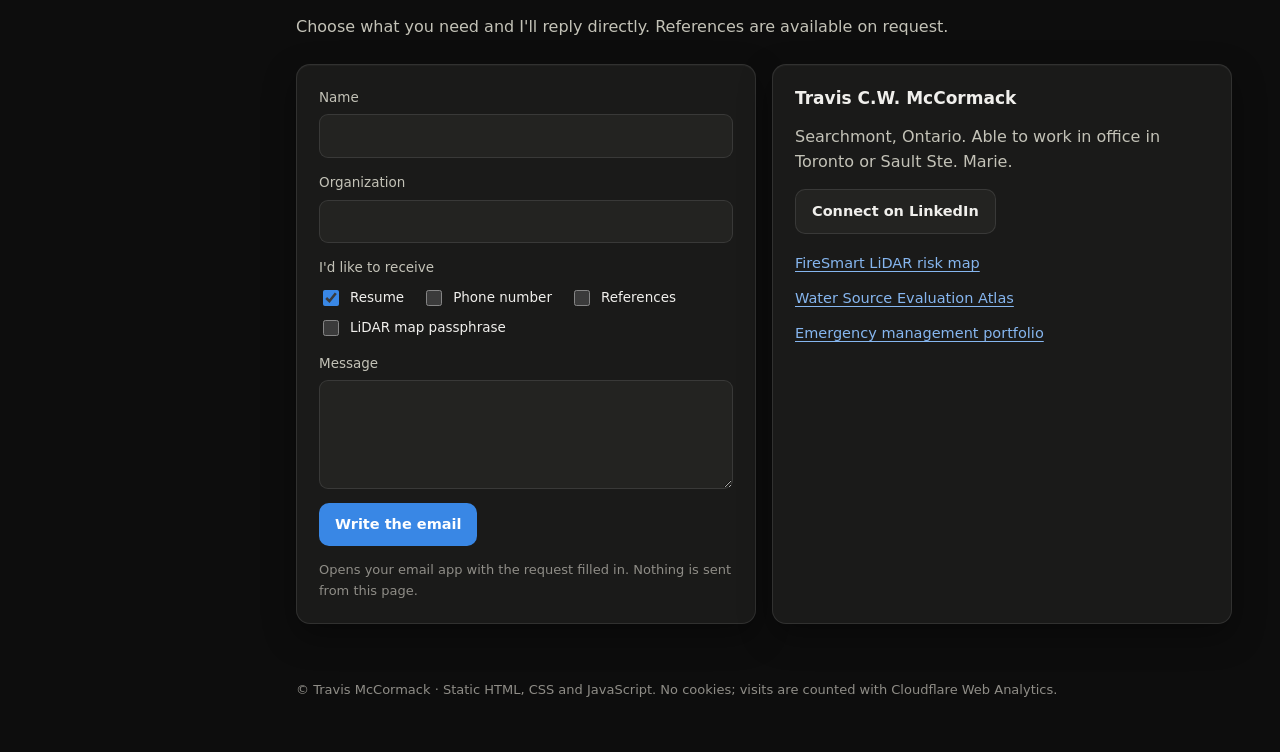
==== commit 52acd4f7: "Add Ingestion Protocol game section and renumber sections Adds the game showcase banner as section 0" ====
--- a/index.html
+++ b/index.html
@@ -10,7 +10,7 @@
 <meta property="og:type" content="website">
 <meta property="og:url" content="https://data-analytics-travis-mccormack.com/">
 <link rel="icon" href="data:image/svg+xml,%3Csvg xmlns='http://www.w3.org/2000/svg' viewBox='0 0 32 32'%3E%3Crect width='32' height='32' rx='7' fill='%231a1a19'/%3E%3Crect x='7' y='17' width='4' height='8' rx='1.5' fill='%233987e5'/%3E%3Crect x='14' y='11' width='4' height='14' rx='1.5' fill='%233987e5'/%3E%3Crect x='21' y='7' width='4' height='18' rx='1.5' fill='%23199e70'/%3E%3C/svg%3E">
-<link rel="stylesheet" href="styles.css?v=6">
+<link rel="stylesheet" href="styles.css?v=7">
 <script>
   try { var t = localStorage.getItem('theme'); if (t) document.documentElement.dataset.theme = t; } catch (e) {}
 </script>
@@ -27,11 +27,12 @@
     <a href="#overview" class="is-active"><span>01</span>Overview</a>
     <a href="#fit"><span>02</span>Role fit</a>
     <a href="#platforms"><span>03</span>Platforms &amp; data quality</a>
-    <a href="#lab"><span>04</span>Observability lab</a>
-    <a href="#projects"><span>05</span>Project dashboards</a>
-    <a href="#leadership"><span>06</span>Leadership</a>
-    <a href="#skills"><span>07</span>Skills &amp; education</a>
-    <a href="#contact"><span>08</span>Contact</a>
+    <a href="#game" class="nav-game"><span>04</span>Interactive game</a>
+    <a href="#lab"><span>05</span>Observability lab</a>
+    <a href="#projects"><span>06</span>Project dashboards</a>
+    <a href="#leadership"><span>07</span>Leadership</a>
+    <a href="#skills"><span>08</span>Skills &amp; education</a>
+    <a href="#contact"><span>09</span>Contact</a>
   </nav>
   <div class="side-foot">
     <span class="dot" aria-hidden="true"></span> Searchmont, Ontario<br>
@@ -67,6 +68,7 @@
       <div class="cta">
         <a class="btn primary" href="#fit">See the role fit</a>
         <a class="btn" href="#projects">Open the project dashboards</a>
+        <a class="btn btn-game" href="#game"><span aria-hidden="true">🎮&nbsp;</span>Play Ingestion Protocol</a>
       </div>
       <p class="context">This site supports my applications to OLG for
         <span data-lens-text="tech">Senior Manager, Data &amp; AI Technology (R26_00659)</span><span data-lens-text="analytics" hidden>Data &amp; Analytics Manager (R26_00672)</span>.
@@ -152,10 +154,58 @@
       </div>
     </section>
 
-    <!-- 04 LAB -->
+    <!-- 04 GAME -->
+    <section id="game">
+      <div class="sec-head">
+        <p class="eyebrow">04 · Interactive game</p>
+        <h2>Experience the Ingestion Gatekeeper</h2>
+        <p class="sub">I turned the real-world challenge of master data management, schema drift, and data steward triage into a playable retro-cyberpunk simulation. Can you protect the Golden Record? <span class="hashtag">#gamified-data-governance</span> <span class="hashtag">#sound-on</span></p>
+      </div>
+
+      <a class="game-ad-card" id="portfolioGameAd" href="https://searchmont-analytics.github.io/dq_games/" target="_blank" rel="noopener noreferrer">
+        <canvas class="game-ad-canvas" id="portfolioGameCanvas" aria-hidden="true"></canvas>
+        <div class="game-ad-scanlines" aria-hidden="true"></div>
+
+        <div class="game-ad-toolbar">
+          <div class="game-ad-badge">
+            <span class="game-ad-dot"></span>
+            <span>FEATURED INTERACTIVE PROJECT</span>
+          </div>
+
+          <button type="button" class="game-ad-sound-btn" id="gameAdSoundBtn" aria-pressed="false">
+            <span id="gameAdSoundIcon" aria-hidden="true">🔇</span>
+            <span id="gameAdSoundLabel">SOUND OFF</span>
+          </button>
+        </div>
+
+        <div class="game-ad-body">
+          <div class="game-ad-info">
+            <div class="game-ad-title">
+              <span>[ INGESTION PROTOCOL ]</span>
+            </div>
+            <div class="game-ad-tagline" id="gameAdTagline">
+              [!] 42 LEGACY MAINFRAMES BURNING
+            </div>
+            <p class="game-ad-desc">
+              You are the Lead Data Steward standing between raw, messy upstream feeds and the Enterprise Data Lakehouse. Catch NULL keys, detect MDM master record collisions, and quarantine unmasked PII before downstream BI collapses.
+            </p>
+          </div>
+
+          <div class="game-ad-action">
+            <div class="game-ad-play-btn">
+              <span>PLAY IN BROWSER</span>
+              <span>&rarr;</span>
+            </div>
+            <span class="game-ad-hint">Zero install &bull; Procedural audio</span>
+          </div>
+        </div>
+      </a>
+    </section>
+
+    <!-- 05 LAB -->
     <section id="lab">
       <div class="sec-head">
-        <p class="eyebrow">04 · Observability lab</p>
+        <p class="eyebrow">05 · Observability lab</p>
         <h2>Why a z-score was not enough</h2>
         <p class="sub">At OLG I built drift detection against a 30-day rolling baseline, then set up a machine learning model that learned weekend and holiday patterns where z-scores raised false alerts. This demo recreates the idea on simulated data. Switch the method and move the threshold.</p>
       </div>
@@ -197,10 +247,10 @@
       </div>
     </section>
 
-    <!-- 05 PROJECTS -->
+    <!-- 06 PROJECTS -->
     <section id="projects">
       <div class="sec-head">
-        <p class="eyebrow">05 · Project dashboards</p>
+        <p class="eyebrow">06 · Project dashboards</p>
         <h2>Analytics I built for my own community</h2>
         <p class="sub">Two open-data projects for the Searchmont fire response area, built in Python and JavaScript. The figures below are real results from the 2024 run.</p>
       </div>
@@ -417,10 +467,10 @@
       </div>
     </section>
 
-    <!-- 06 LEADERSHIP -->
+    <!-- 07 LEADERSHIP -->
     <section id="leadership">
       <div class="sec-head">
-        <p class="eyebrow">06 · Leadership</p>
+        <p class="eyebrow">07 · Leadership</p>
         <h2>Leading people, at work and in the community</h2>
         <p class="sub">My people leadership ran alongside my OLG career for three decades. Hover or tap a bar for detail.</p>
       </div>
@@ -477,10 +527,10 @@
       <p class="more">More on the fire service work: <a href="https://travis-mccormack-emergency-service.com/" target="_blank" rel="noopener">travis-mccormack-emergency-service.com</a></p>
     </section>
 
-    <!-- 07 SKILLS -->
+    <!-- 08 SKILLS -->
     <section id="skills">
       <div class="sec-head">
-        <p class="eyebrow">07 · Skills &amp; education</p>
+        <p class="eyebrow">08 · Skills &amp; education</p>
         <h2>Tools, methods and training</h2>
       </div>
       <div class="filters">
@@ -509,10 +559,10 @@
       </div>
     </section>
 
-    <!-- 08 CONTACT -->
+    <!-- 09 CONTACT -->
     <section id="contact">
       <div class="sec-head">
-        <p class="eyebrow">08 · Contact</p>
+        <p class="eyebrow">09 · Contact</p>
         <h2>Let's talk about the role</h2>
         <p class="sub">Choose what you need and I'll reply directly. References are available on request.</p>
       </div>
@@ -549,7 +599,7 @@
 </div>
 
 <div class="tip" id="tip" role="tooltip" hidden></div>
-<script src="app.js?v=4"></script>
+<script src="app.js?v=5"></script>
 <!-- Cloudflare Web Analytics --><script type='module' src='https://static.cloudflareinsights.com/beacon.min.js' data-cf-beacon='{"token": "7ad015eac36449c68d153866f3f50313"}'></script><!-- End Cloudflare Web Analytics -->
 </body>
 </html>
--- a/styles.css
+++ b/styles.css
@@ -541,3 +541,40 @@
   .side, .topbar, .tip { display: none; }
   .main { margin: 0; }
 }
+
+/* ---------- Ingestion Protocol game banner ---------- */
+.nav a.nav-game, .btn.btn-game { color: #38bdf8; }
+.btn.btn-game { border-color: #38bdf8; }
+:root[data-theme="light"] .nav a.nav-game, :root[data-theme="light"] .btn.btn-game { color: #0369a1; }
+:root[data-theme="light"] .btn.btn-game { border-color: #0369a1; }
+
+.hashtag { color: var(--accent-ink); font-weight: 550; white-space: nowrap; }
+.game-ad-card { background: #080c14; border: 2px solid #1e293b; border-radius: 14px; position: relative; overflow: hidden; display: flex; flex-direction: column; box-shadow: 0 16px 40px rgba(0, 0, 0, 0.6), 0 0 20px rgba(56, 189, 248, 0.12); transition: all 0.25s ease; text-decoration: none; color: #e2e8f0; margin-top: 8px; }
+:root[data-theme="light"] .game-ad-card { background: #0d131f; border-color: #334155; box-shadow: 0 12px 32px rgba(15, 23, 42, 0.18), 0 0 20px rgba(56, 189, 248, 0.15); }
+.game-ad-card:hover { border-color: #38bdf8; box-shadow: 0 20px 50px rgba(0, 0, 0, 0.8), 0 0 32px rgba(56, 189, 248, 0.3); transform: translateY(-2px); }
+.game-ad-card:focus-visible { outline: 2px solid #38bdf8; outline-offset: 3px; }
+.game-ad-canvas { position: absolute; inset: 0; width: 100%; height: 100%; opacity: 0.16; pointer-events: none; }
+.game-ad-scanlines { position: absolute; inset: 0; background: linear-gradient(rgba(18, 16, 16, 0) 50%, rgba(0, 0, 0, 0.4) 50%); background-size: 100% 3px; pointer-events: none; z-index: 2; }
+.game-ad-toolbar { position: relative; z-index: 5; padding: 14px 20px; display: flex; justify-content: space-between; align-items: center; gap: 12px; flex-wrap: wrap; border-bottom: 1px solid rgba(255, 255, 255, 0.08); }
+.game-ad-badge { font-family: var(--mono); font-size: 11px; letter-spacing: 0.1em; color: #38bdf8; background: rgba(56, 189, 248, 0.12); border: 1px solid rgba(56, 189, 248, 0.3); padding: 3px 8px; border-radius: 4px; text-transform: uppercase; display: inline-flex; align-items: center; gap: 6px; }
+.game-ad-dot { width: 6px; height: 6px; background: #00ff88; border-radius: 50%; box-shadow: 0 0 8px #00ff88; animation: adPulse 1.2s infinite; }
+@keyframes adPulse { 0%, 100% { opacity: 1; } 50% { opacity: 0.3; } }
+.game-ad-sound-btn { background: rgba(15, 23, 42, 0.85); border: 1px solid #334155; color: #94a3b8; font-family: var(--mono); font-size: 11.5px; padding: 5px 12px; border-radius: 6px; cursor: pointer; display: inline-flex; align-items: center; gap: 6px; transition: all 0.2s ease; backdrop-filter: blur(4px); z-index: 10; }
+.game-ad-sound-btn:hover { background: rgba(56, 189, 248, 0.2); border-color: #38bdf8; color: #fff; }
+.game-ad-sound-btn.active { color: #00ff88; border-color: #00ff88; background: rgba(0, 255, 136, 0.12); box-shadow: 0 0 10px rgba(0, 255, 136, 0.25); }
+.game-ad-body { position: relative; z-index: 4; padding: 24px 28px; display: flex; justify-content: space-between; align-items: center; gap: 24px; }
+.game-ad-info { max-width: 620px; }
+.game-ad-title { font-family: var(--mono); font-size: 24px; font-weight: 800; letter-spacing: 0.05em; color: #ffffff; margin-bottom: 6px; text-shadow: 0 0 12px rgba(56, 189, 248, 0.4); }
+.game-ad-tagline { font-family: var(--mono); font-size: 13px; color: #ffaa00; margin-bottom: 10px; min-height: 20px; display: flex; align-items: center; transition: opacity 0.2s; }
+.game-ad-desc { font-size: 14.5px; line-height: 1.5; color: #94a3b8; margin: 0; }
+.game-ad-action { display: flex; flex-direction: column; align-items: flex-end; gap: 8px; flex: none; }
+.game-ad-play-btn { background: linear-gradient(135deg, #0ea5e9, #0284c7); color: #ffffff; font-family: var(--mono); font-size: 14px; font-weight: 700; letter-spacing: 0.05em; padding: 12px 24px; border-radius: 8px; border: 1px solid #38bdf8; box-shadow: 0 0 18px rgba(14, 165, 233, 0.35); display: inline-flex; align-items: center; gap: 8px; transition: all 0.2s ease; white-space: nowrap; }
+.game-ad-card:hover .game-ad-play-btn { background: #38bdf8; box-shadow: 0 0 28px rgba(56, 189, 248, 0.6); transform: scale(1.04); }
+.game-ad-hint { font-family: var(--mono); font-size: 11px; color: #64748b; }
+@media (max-width: 820px) {
+  .game-ad-body { flex-direction: column; align-items: flex-start; padding: 20px; }
+  .game-ad-title { font-size: 20px; }
+  .game-ad-action { align-items: flex-start; width: 100%; }
+  .game-ad-play-btn { width: 100%; justify-content: center; }
+}
+@media (prefers-reduced-motion: reduce) { .game-ad-dot { animation: none; } .game-ad-card:hover, .game-ad-card:hover .game-ad-play-btn { transform: none; } }
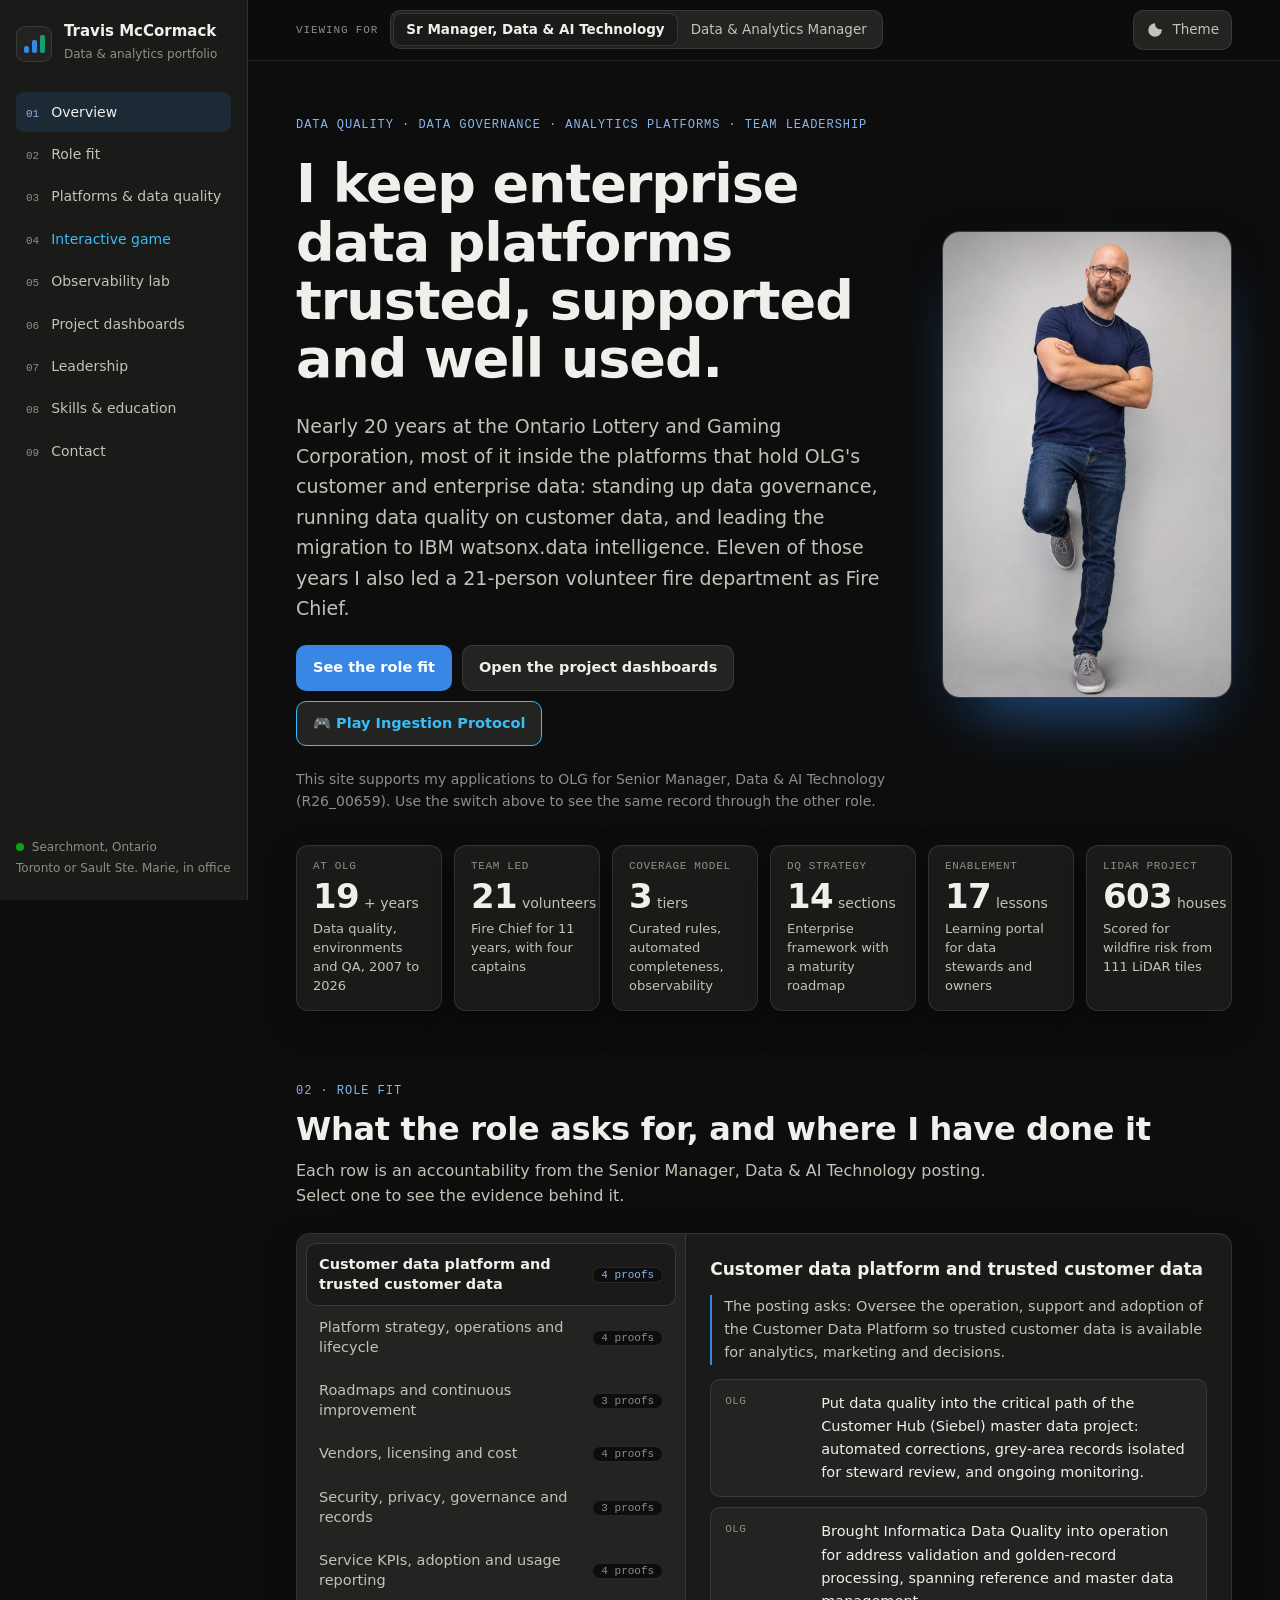
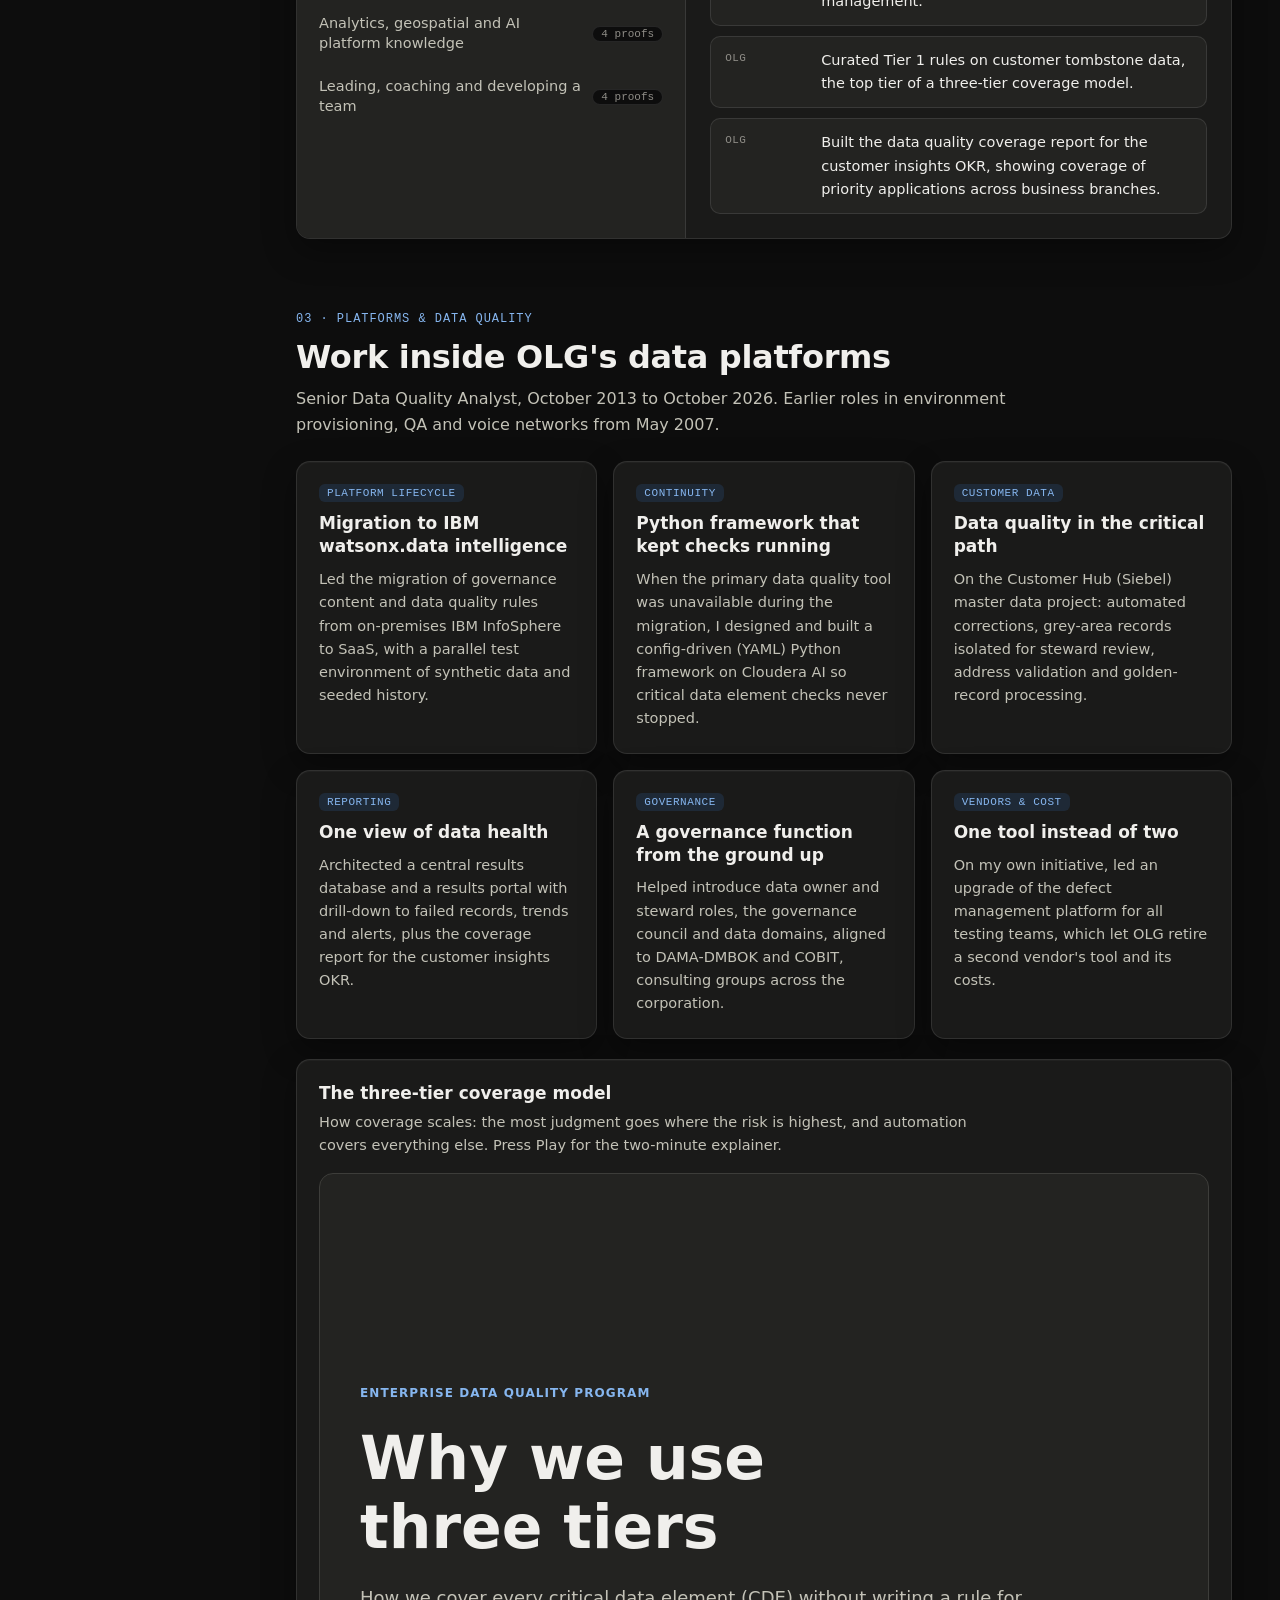
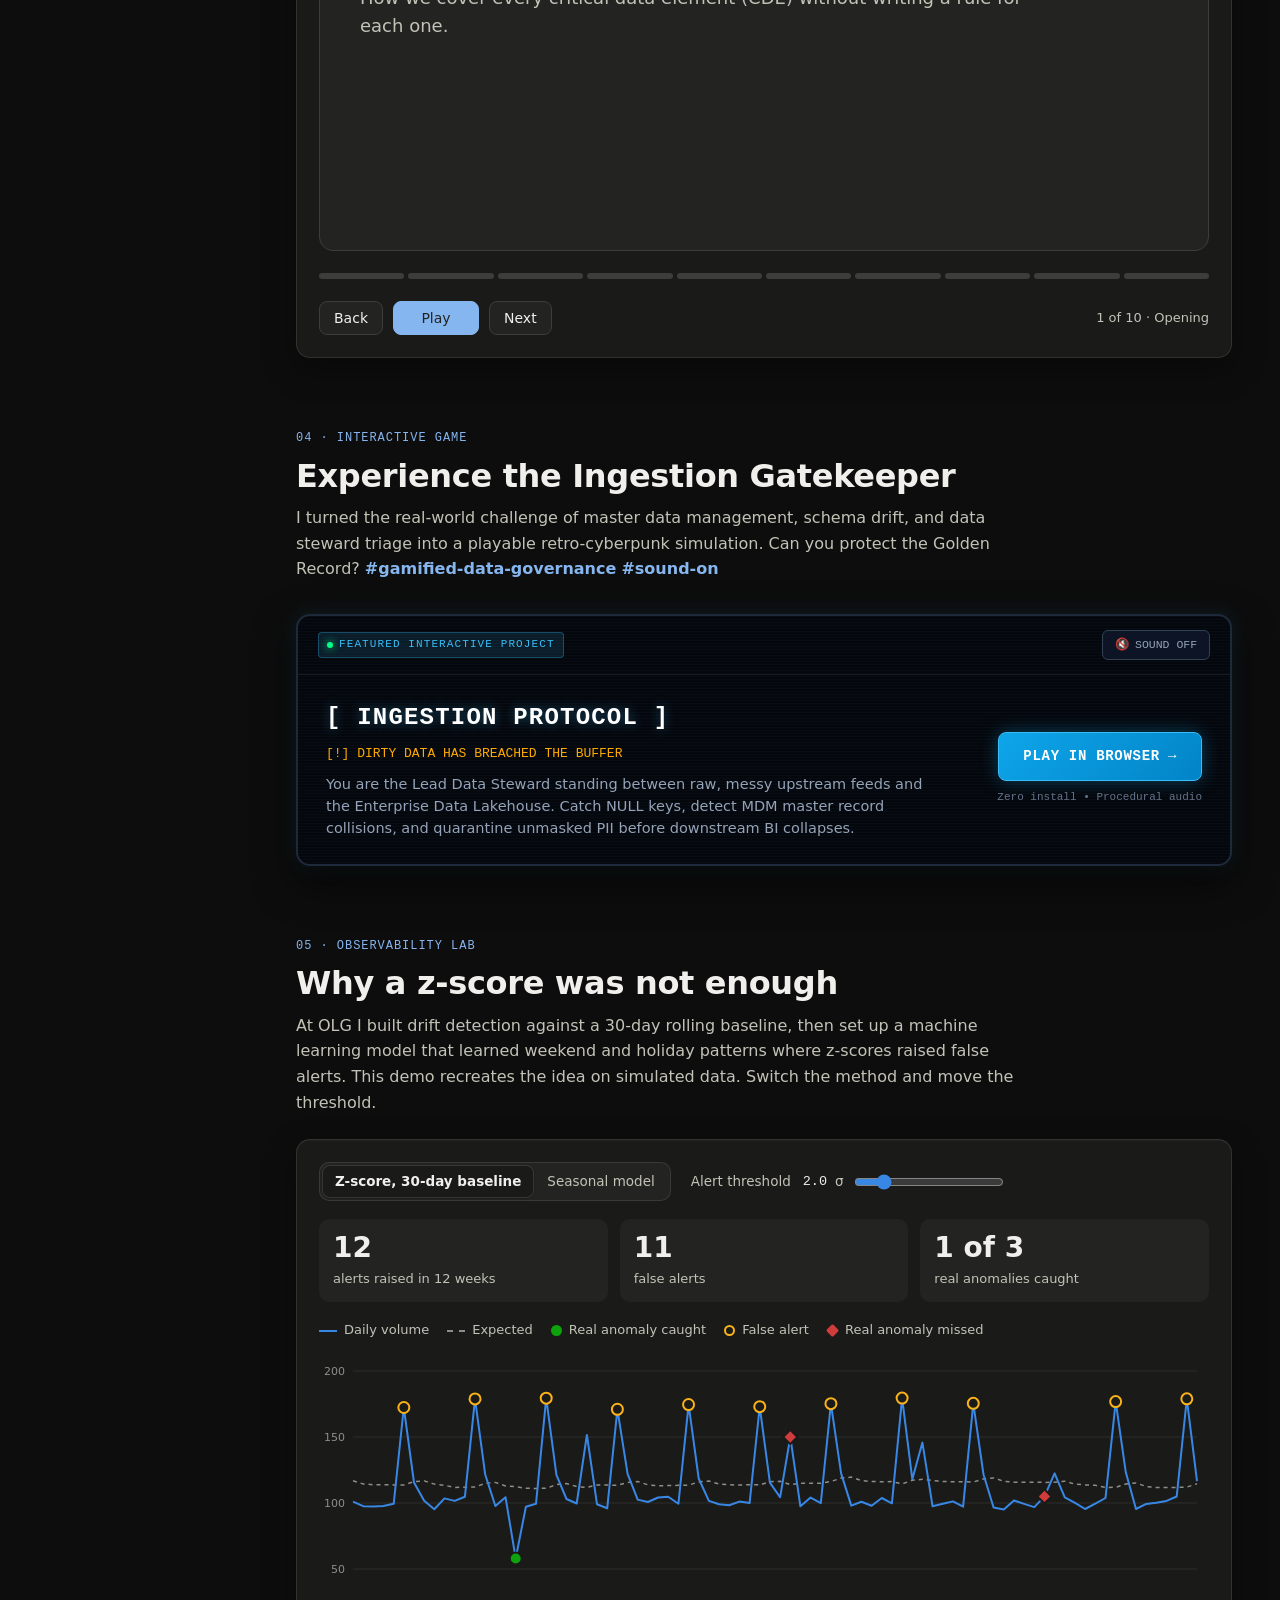
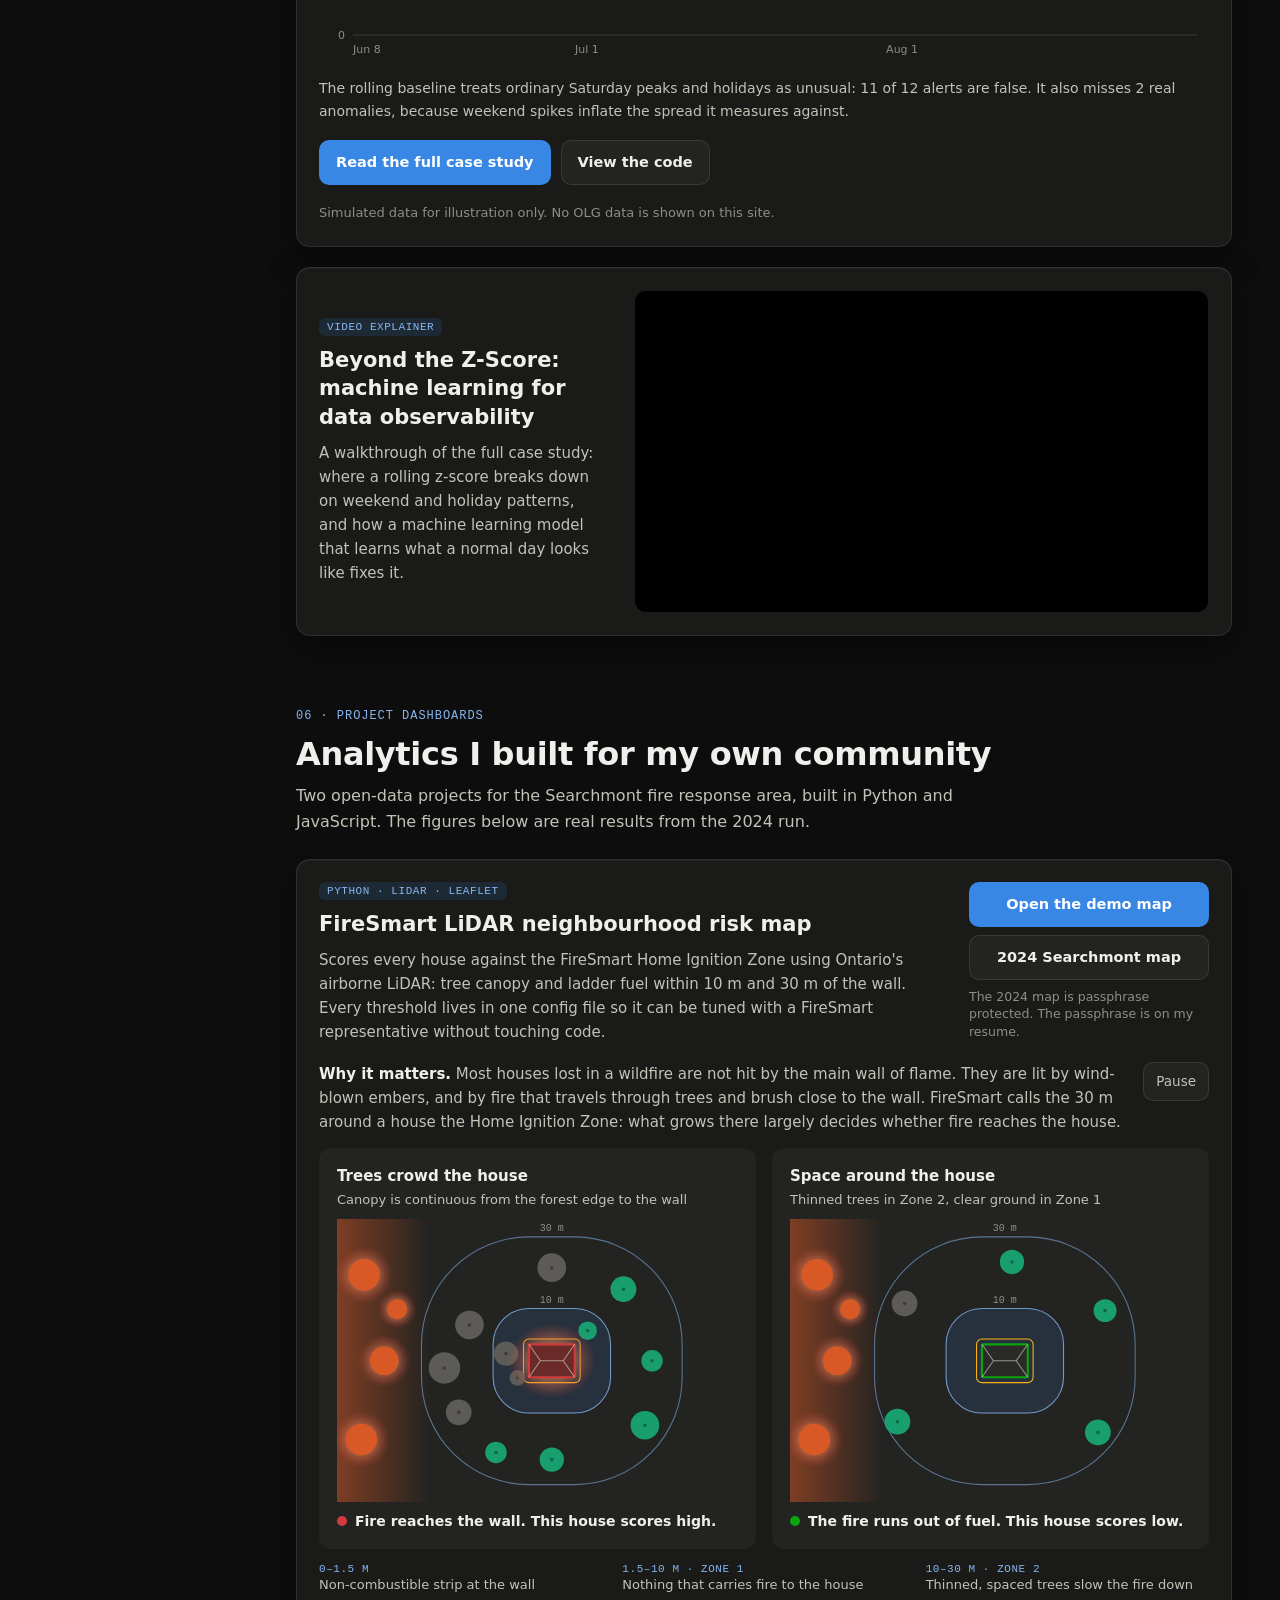
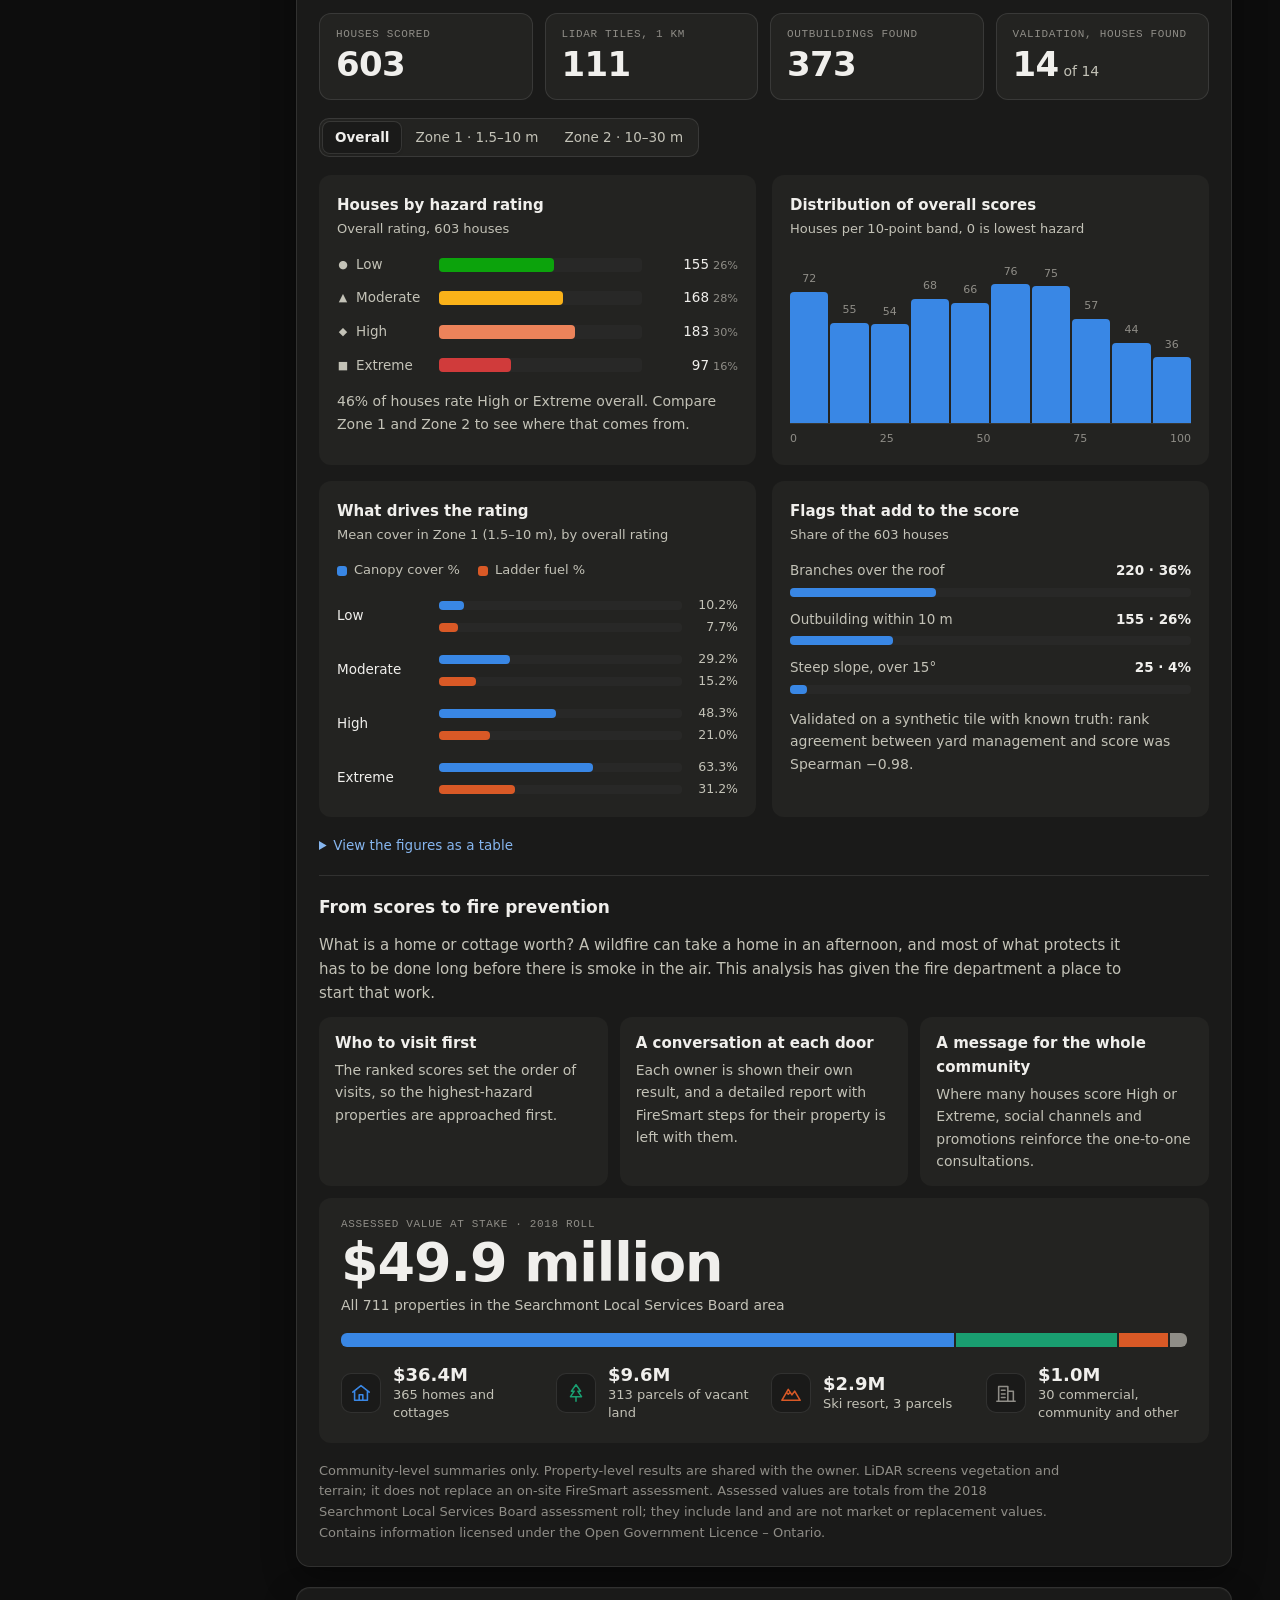
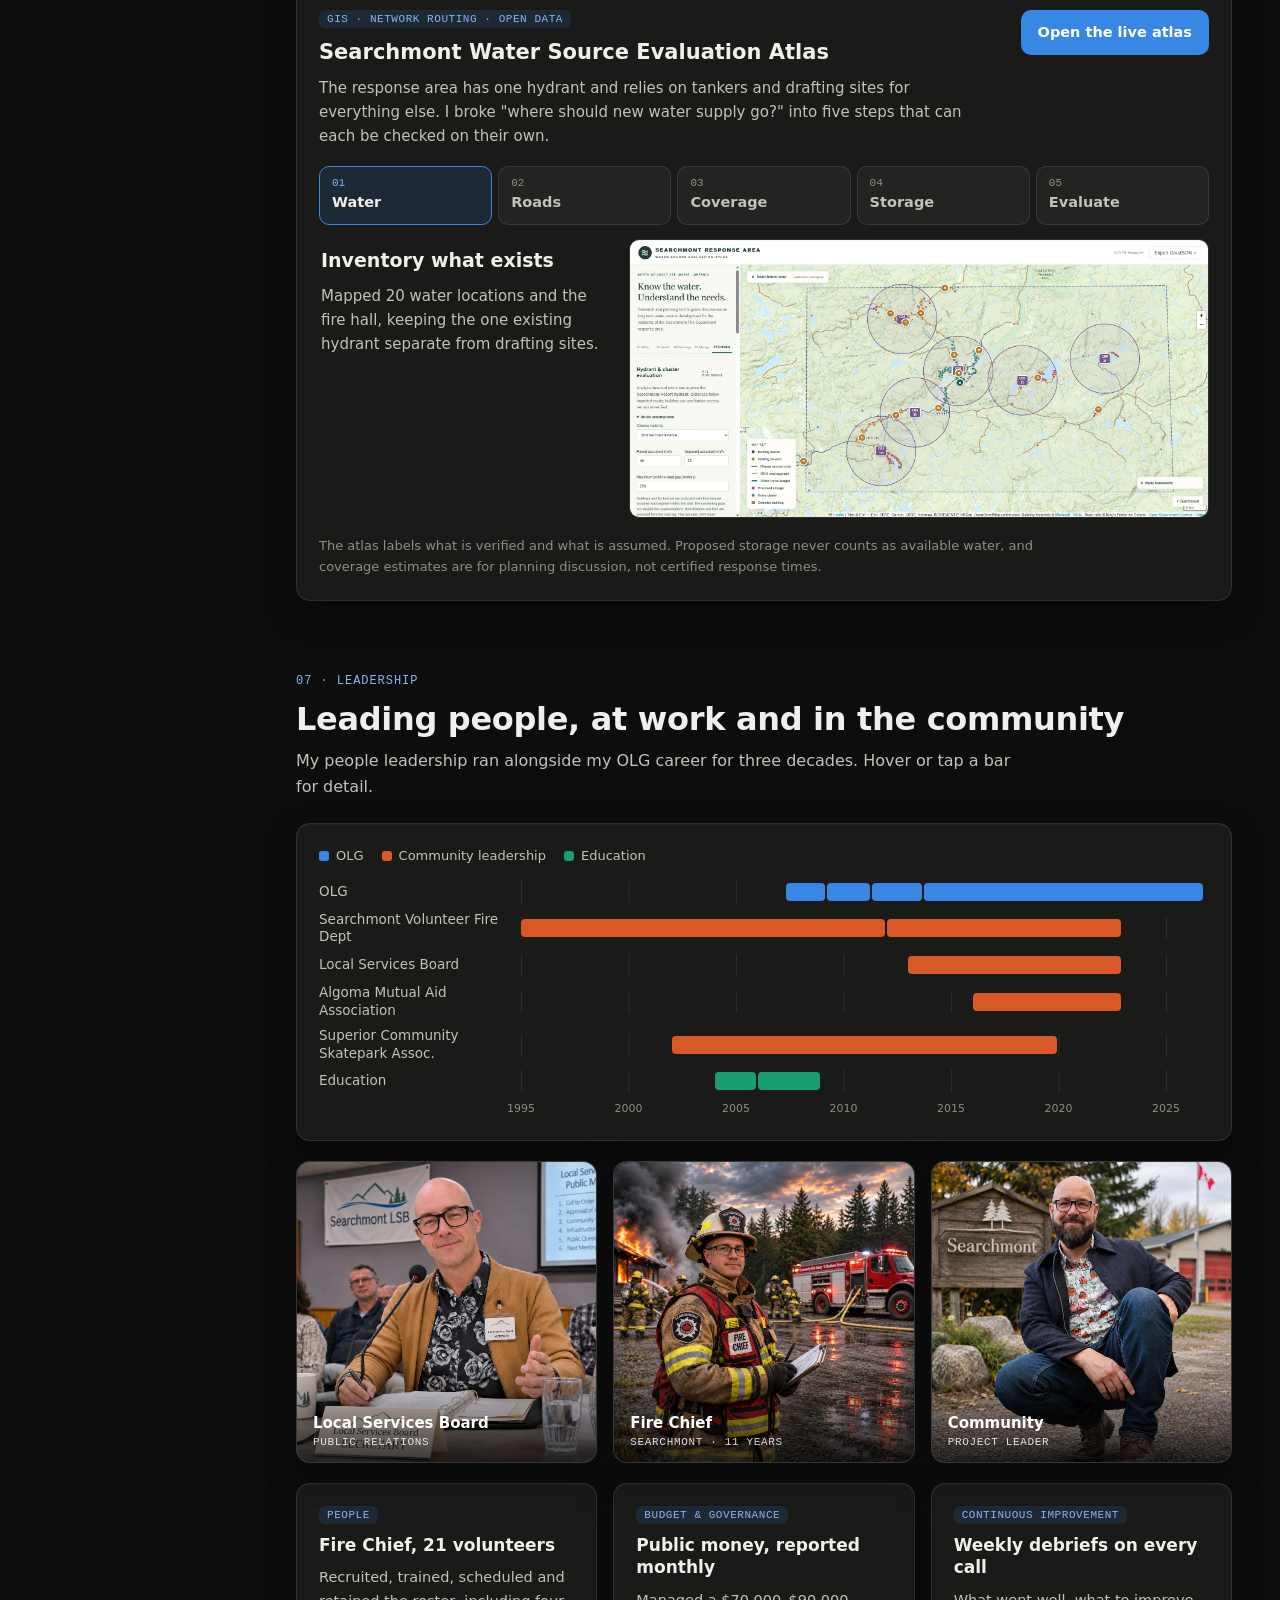
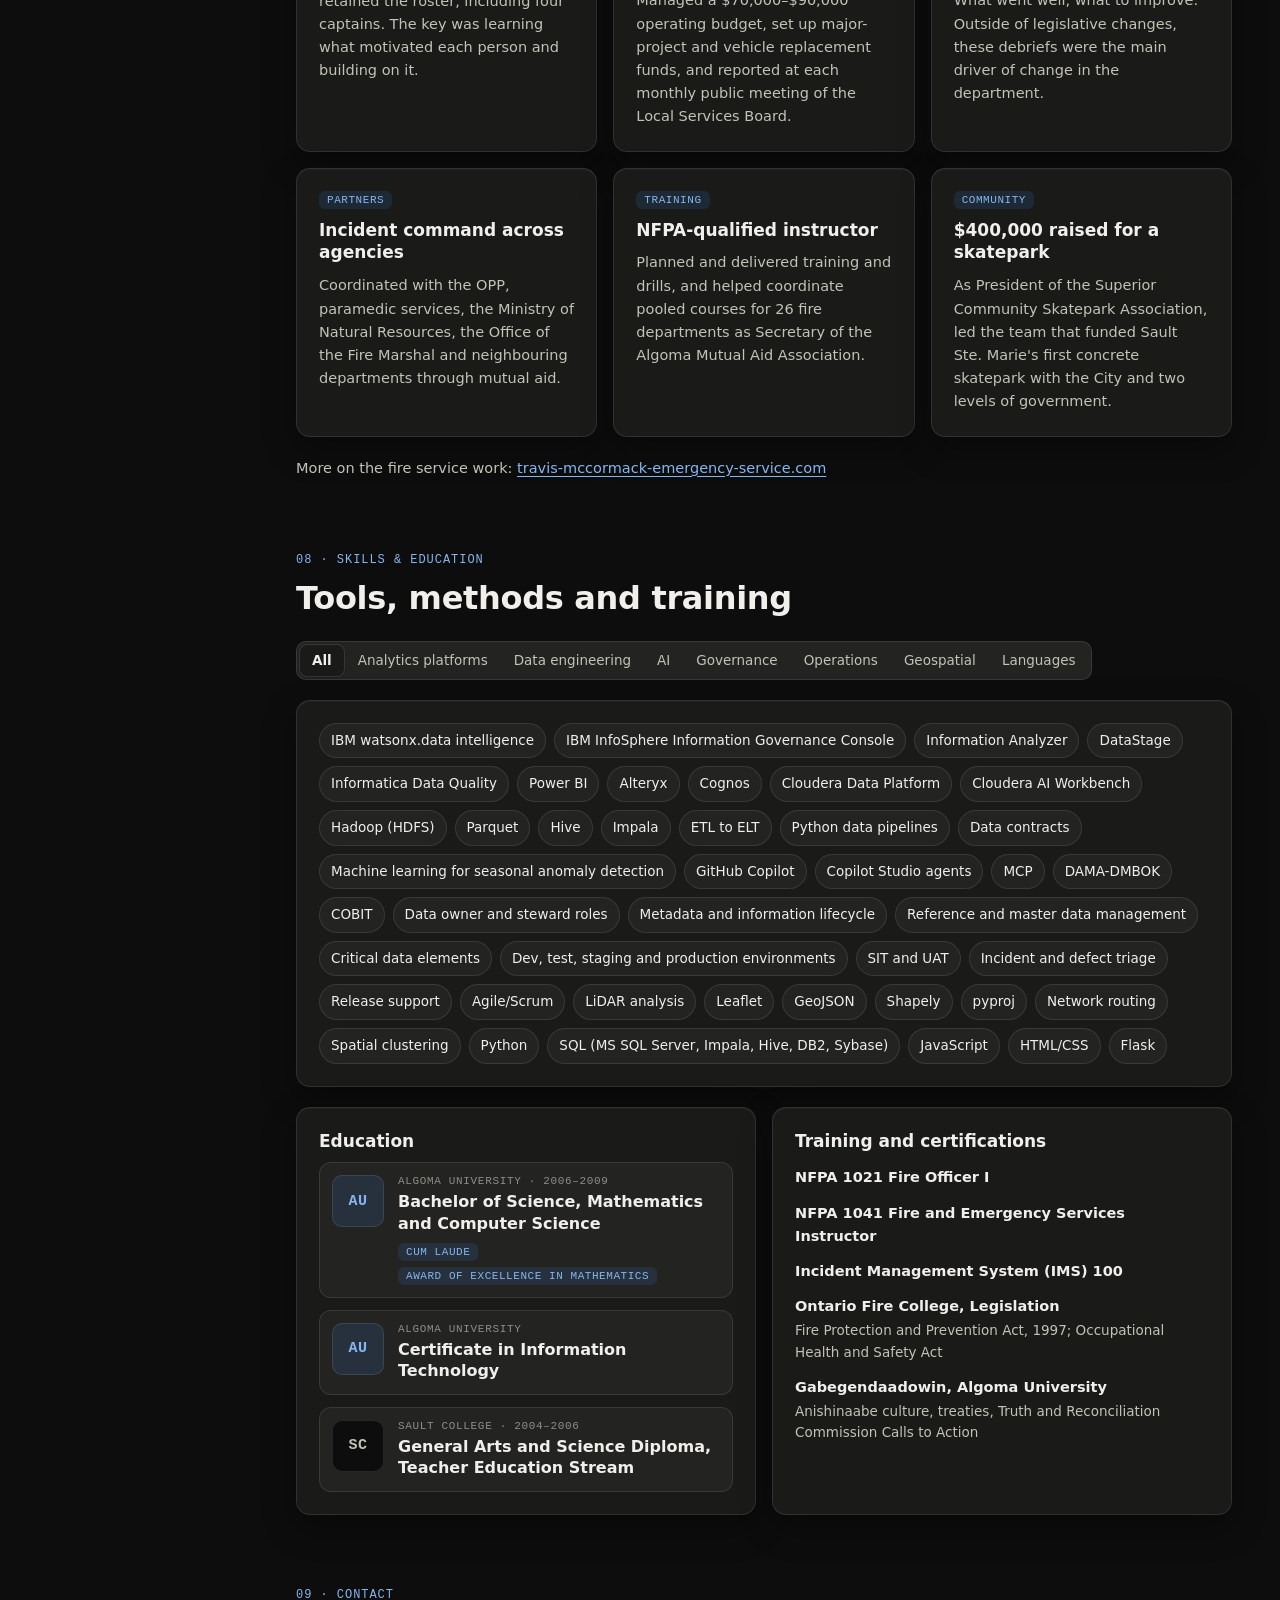
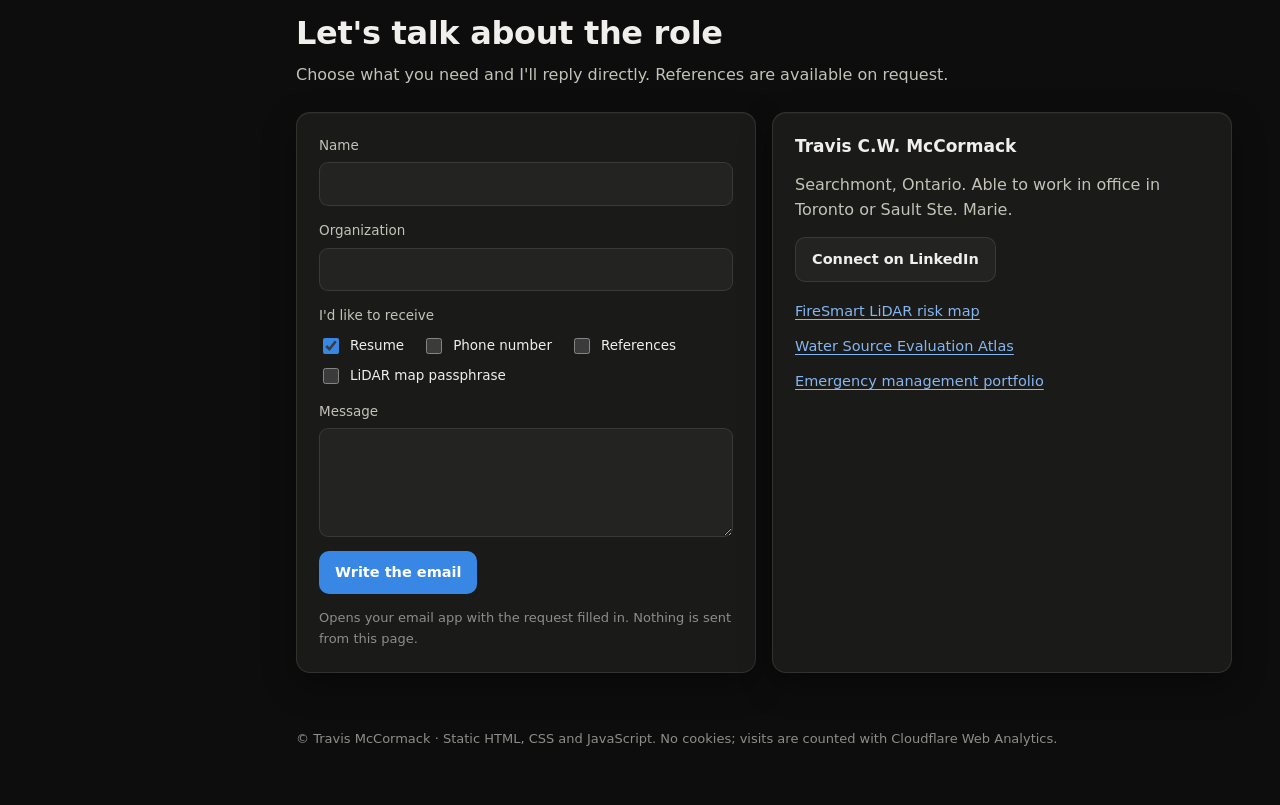
==== commit e3b7ad9c: "Redesign the Education card and add the Teacher Education Stream Each credential is now a row with a" ====
--- a/index.html
+++ b/index.html
@@ -10,7 +10,7 @@
 <meta property="og:type" content="website">
 <meta property="og:url" content="https://data-analytics-travis-mccormack.com/">
 <link rel="icon" href="data:image/svg+xml,%3Csvg xmlns='http://www.w3.org/2000/svg' viewBox='0 0 32 32'%3E%3Crect width='32' height='32' rx='7' fill='%231a1a19'/%3E%3Crect x='7' y='17' width='4' height='8' rx='1.5' fill='%233987e5'/%3E%3Crect x='14' y='11' width='4' height='14' rx='1.5' fill='%233987e5'/%3E%3Crect x='21' y='7' width='4' height='18' rx='1.5' fill='%23199e70'/%3E%3C/svg%3E">
-<link rel="stylesheet" href="styles.css?v=7">
+<link rel="stylesheet" href="styles.css?v=8">
 <script>
   try { var t = localStorage.getItem('theme'); if (t) document.documentElement.dataset.theme = t; } catch (e) {}
 </script>
@@ -540,10 +540,29 @@
       <div class="grid g2">
         <div class="card">
           <h3>Education</h3>
-          <ul class="list">
-            <li><b>Bachelor of Science, Mathematics and Computer Science</b><span>Algoma University, 2006–2009. Cum Laude; Graduating Class Award of Excellence in Mathematics.</span></li>
-            <li><b>Certificate in Information Technology</b><span>Algoma University</span></li>
-            <li><b>General Arts and Science Diploma</b><span>Sault College, 2004–2006</span></li>
+          <ul class="edu">
+            <li>
+              <span class="edu-logo" aria-hidden="true">AU</span>
+              <div class="edu-body">
+                <p class="edu-meta">Algoma University · 2006–2009</p>
+                <b>Bachelor of Science, Mathematics and Computer Science</b>
+                <div class="edu-chips"><span class="chip">Cum Laude</span><span class="chip">Award of Excellence in Mathematics</span></div>
+              </div>
+            </li>
+            <li>
+              <span class="edu-logo" aria-hidden="true">AU</span>
+              <div class="edu-body">
+                <p class="edu-meta">Algoma University</p>
+                <b>Certificate in Information Technology</b>
+              </div>
+            </li>
+            <li>
+              <span class="edu-logo alt" aria-hidden="true">SC</span>
+              <div class="edu-body">
+                <p class="edu-meta">Sault College · 2004–2006</p>
+                <b>General Arts and Science Diploma, Teacher Education Stream</b>
+              </div>
+            </li>
           </ul>
         </div>
         <div class="card">
--- a/styles.css
+++ b/styles.css
@@ -548,6 +548,19 @@
 :root[data-theme="light"] .nav a.nav-game, :root[data-theme="light"] .btn.btn-game { color: #0369a1; }
 :root[data-theme="light"] .btn.btn-game { border-color: #0369a1; }
 
+/* ---------- education ---------- */
+.edu { list-style: none; margin: 10px 0 0; padding: 0; display: grid; gap: 12px; }
+.edu li { display: flex; gap: 14px; align-items: flex-start; padding: 12px; border: 1px solid var(--border); border-radius: 12px; background: var(--surface-2); transition: transform .18s, border-color .18s; }
+.edu li:hover { transform: translateX(3px); border-color: var(--accent); }
+.edu-logo { flex: none; width: 52px; height: 52px; border-radius: 10px; display: grid; place-items: center; overflow: hidden; background: var(--accent-wash); color: var(--accent-ink); border: 1px solid var(--border); font: 700 15px var(--mono); letter-spacing: .04em; }
+.edu-logo.alt { background: var(--page); color: var(--ink-2); }
+.edu-logo img { width: 100%; height: 100%; object-fit: contain; padding: 6px; background: #fff; }
+.edu-body { display: grid; gap: 4px; min-width: 0; }
+.edu-meta { margin: 0; font: 500 11px var(--mono); letter-spacing: .06em; text-transform: uppercase; color: var(--muted); }
+.edu-body b { font-weight: 600; line-height: 1.35; }
+.edu-chips { display: flex; flex-wrap: wrap; gap: 6px; margin-top: 4px; }
+@media (prefers-reduced-motion: reduce) { .edu li:hover { transform: none; } }
+
 .hashtag { color: var(--accent-ink); font-weight: 550; white-space: nowrap; }
 .game-ad-card { background: #080c14; border: 2px solid #1e293b; border-radius: 14px; position: relative; overflow: hidden; display: flex; flex-direction: column; box-shadow: 0 16px 40px rgba(0, 0, 0, 0.6), 0 0 20px rgba(56, 189, 248, 0.12); transition: all 0.25s ease; text-decoration: none; color: #e2e8f0; margin-top: 8px; }
 :root[data-theme="light"] .game-ad-card { background: #0d131f; border-color: #334155; box-shadow: 0 12px 32px rgba(15, 23, 42, 0.18), 0 0 20px rgba(56, 189, 248, 0.15); }
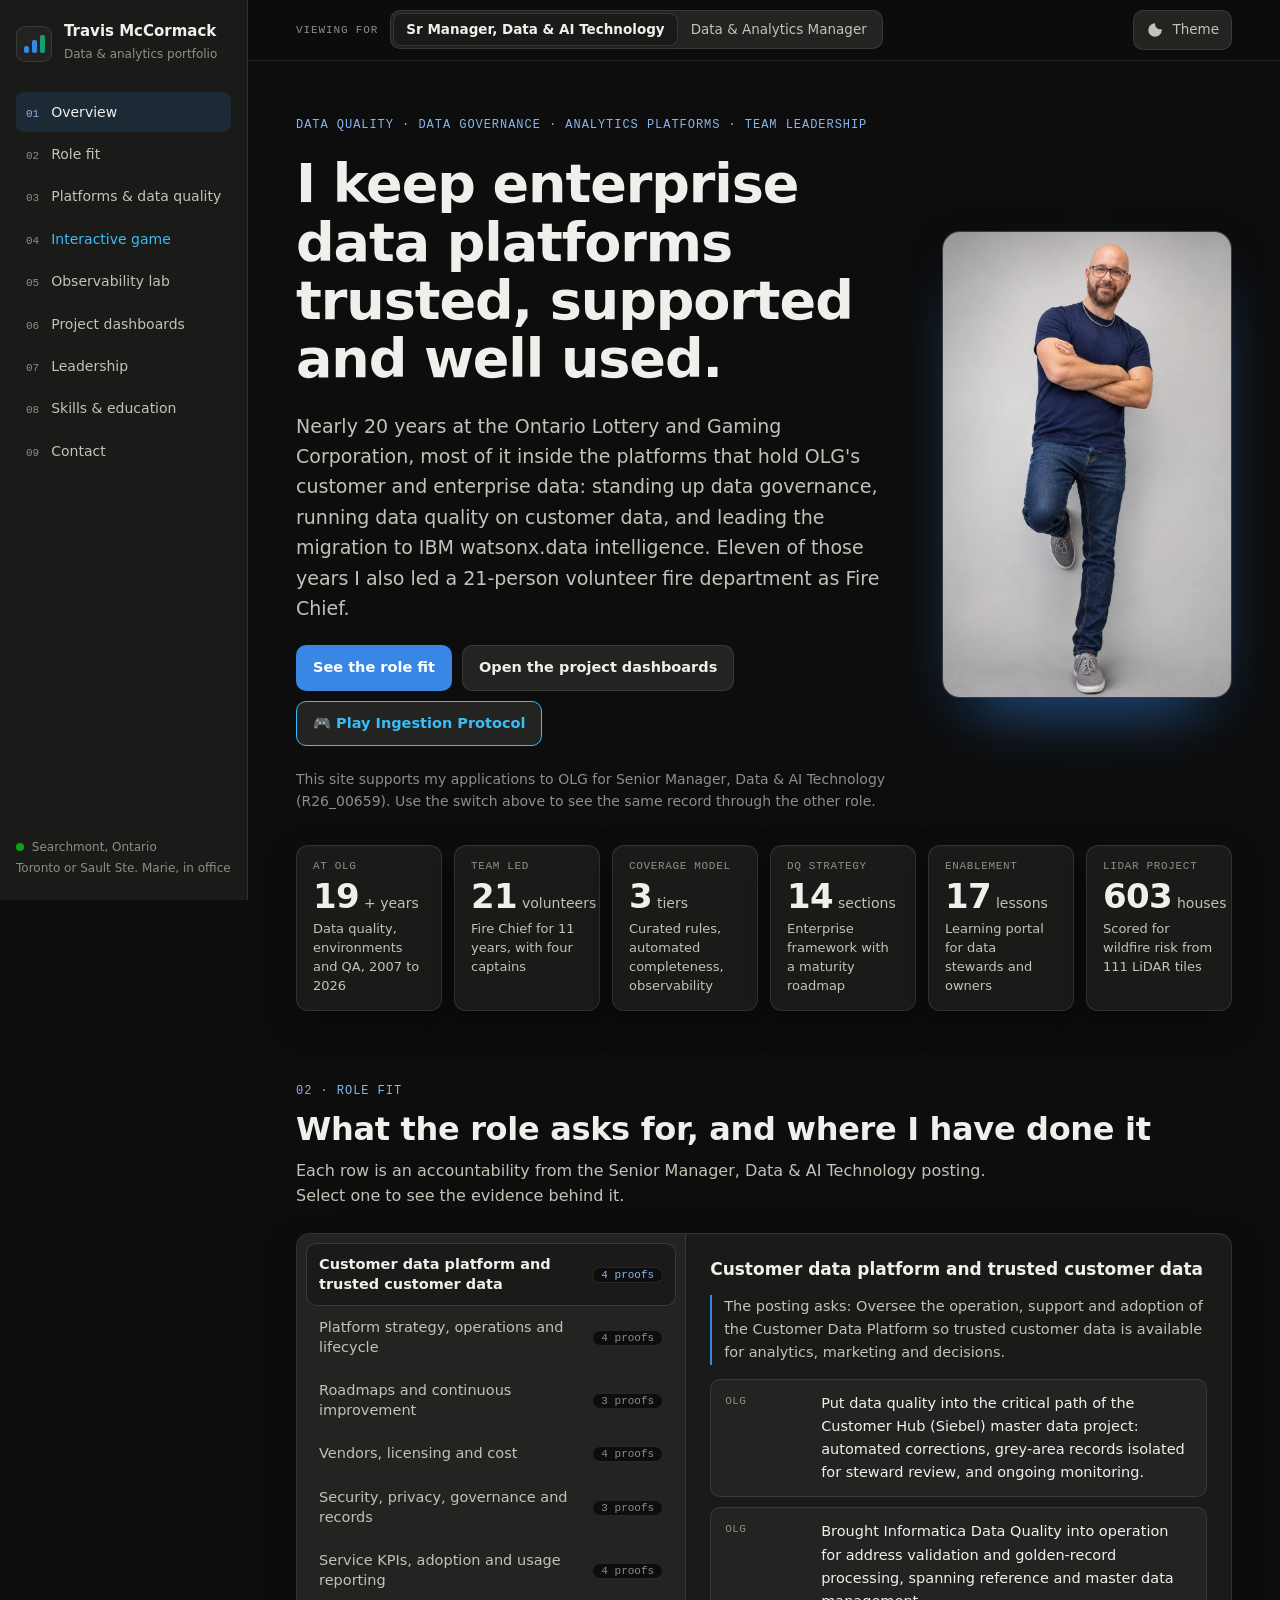
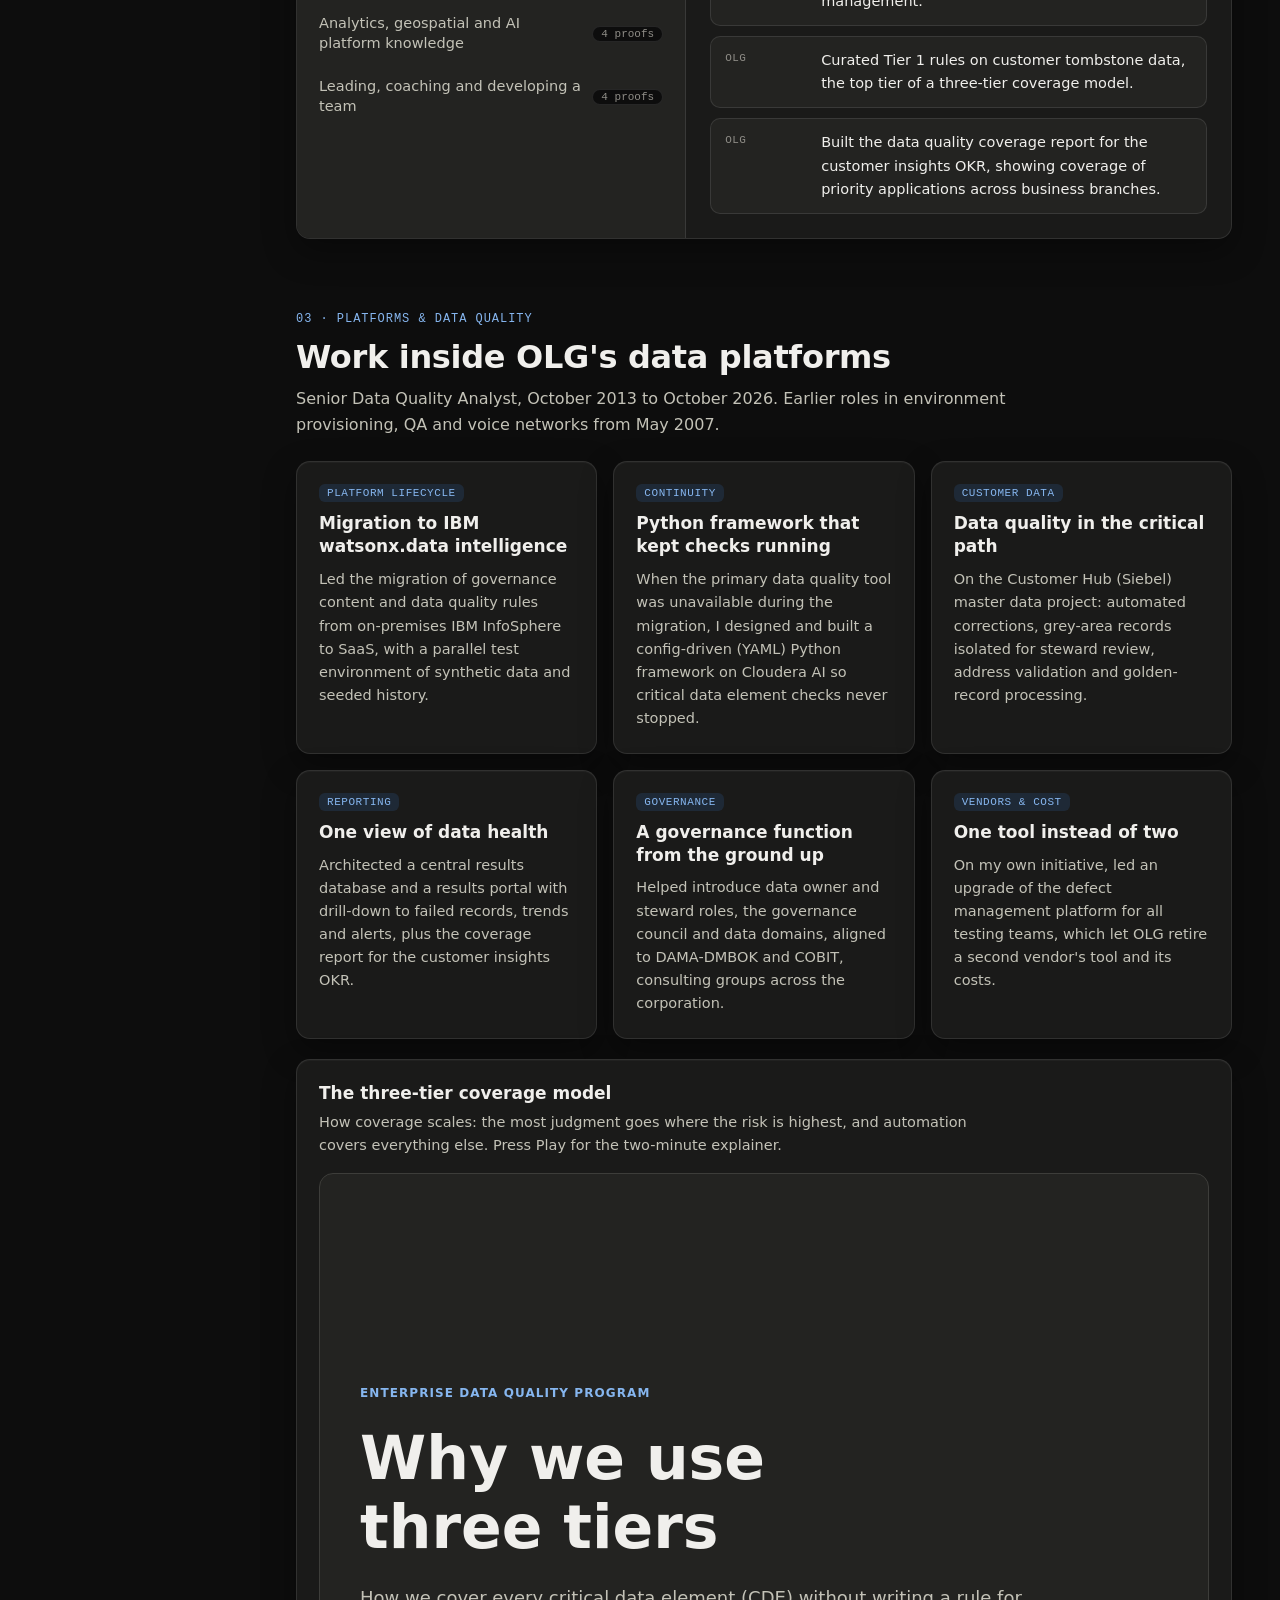
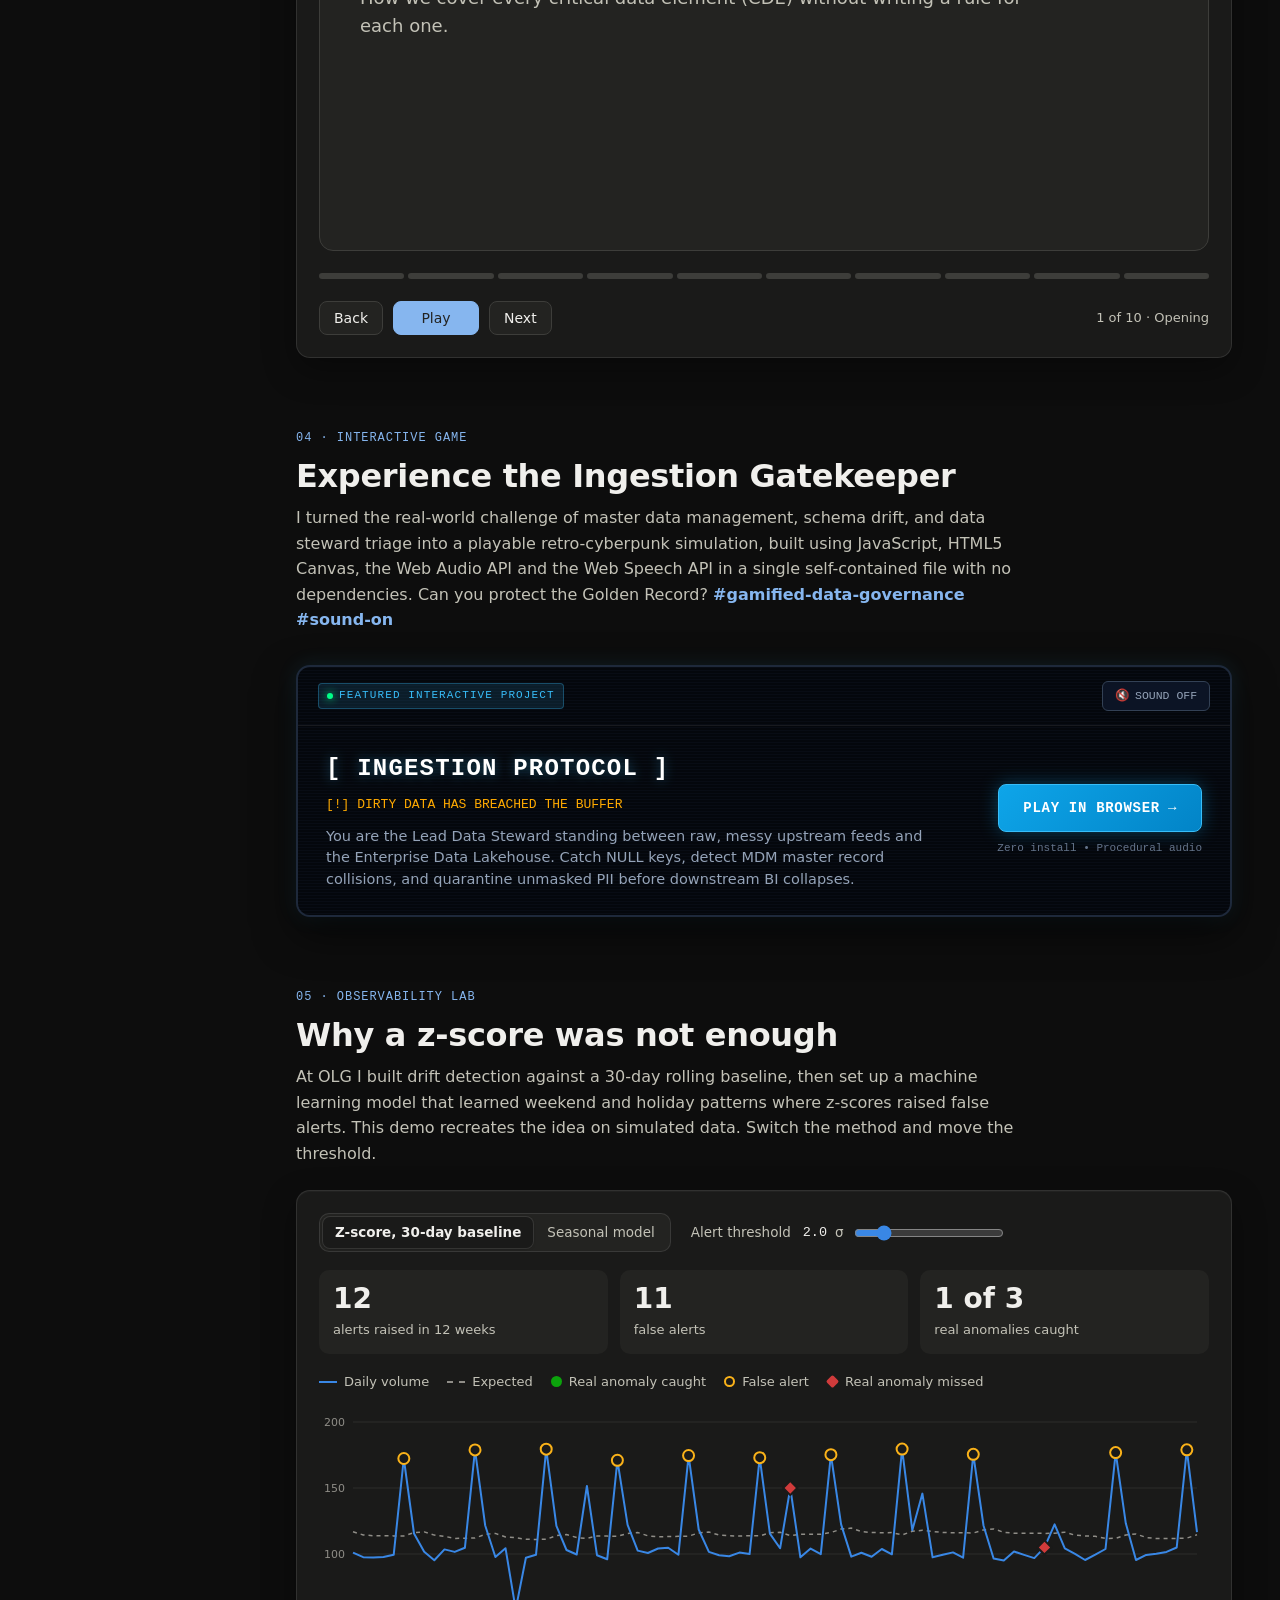
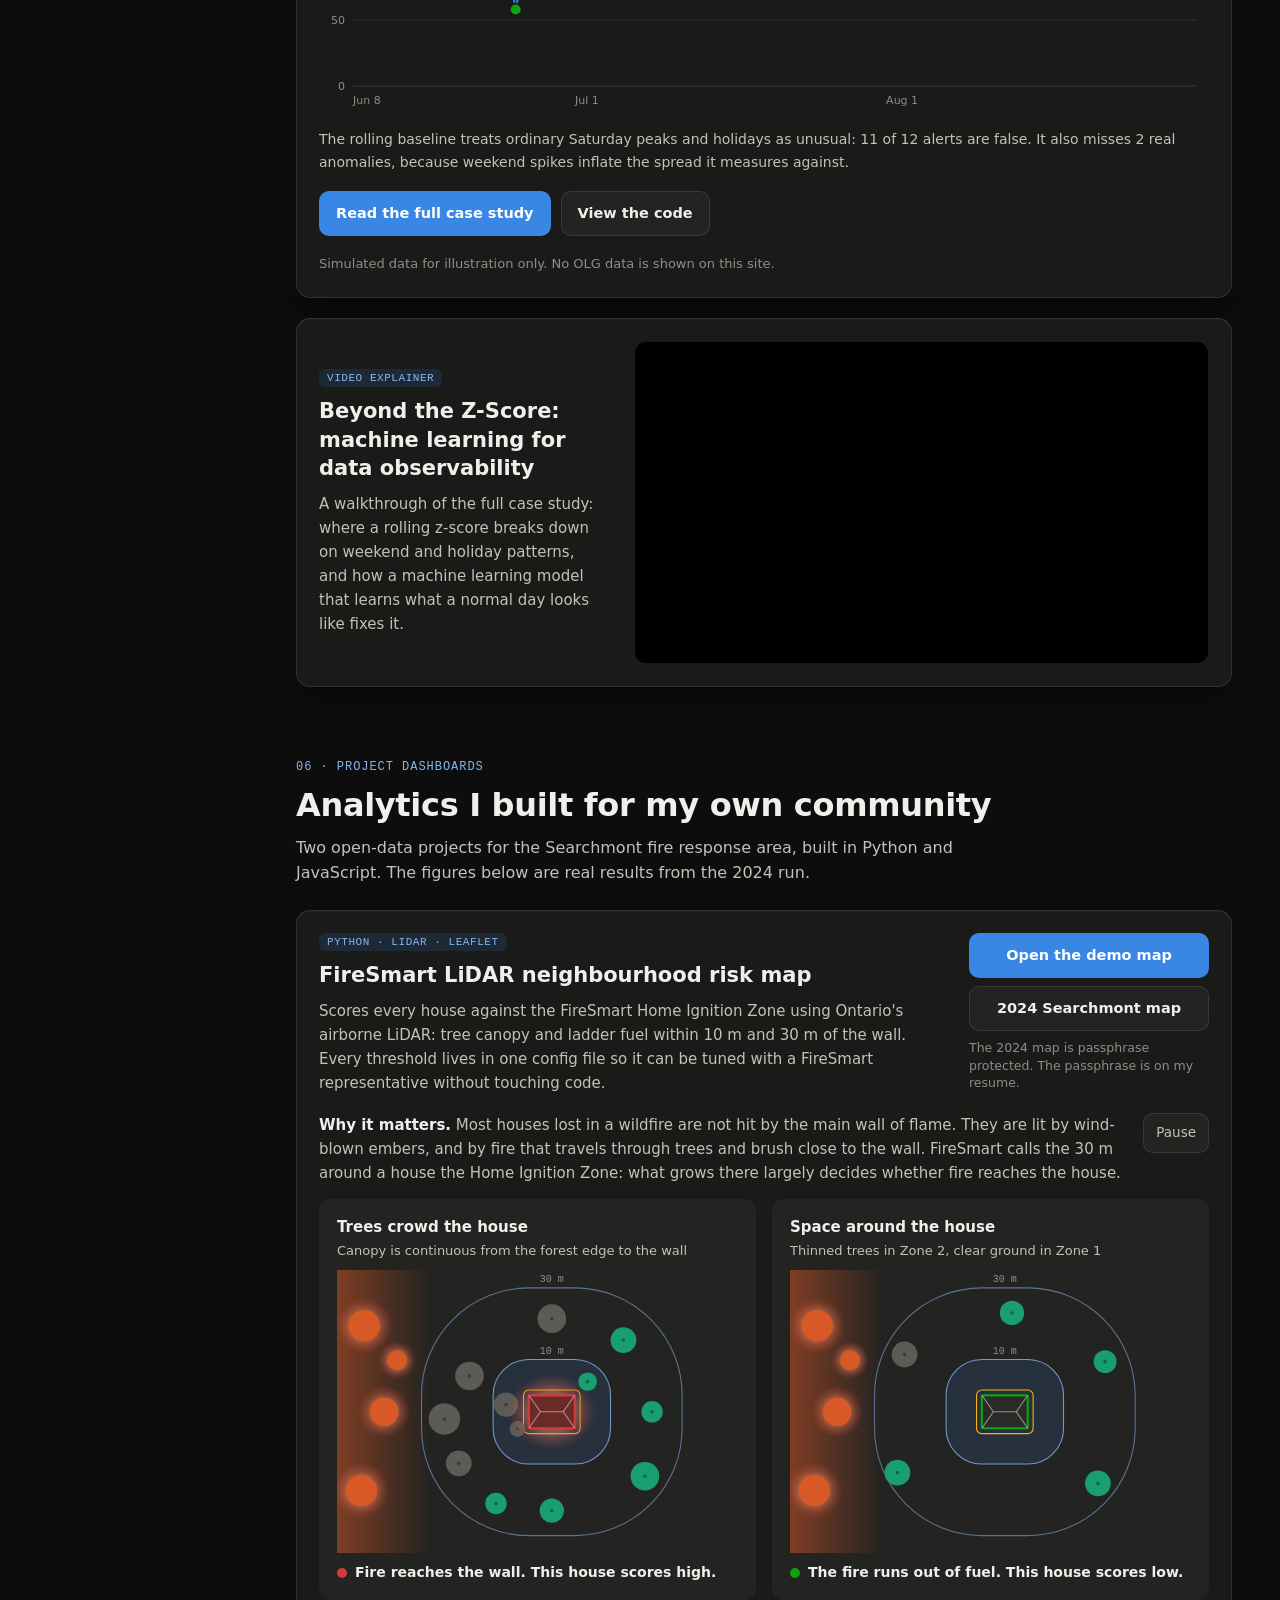
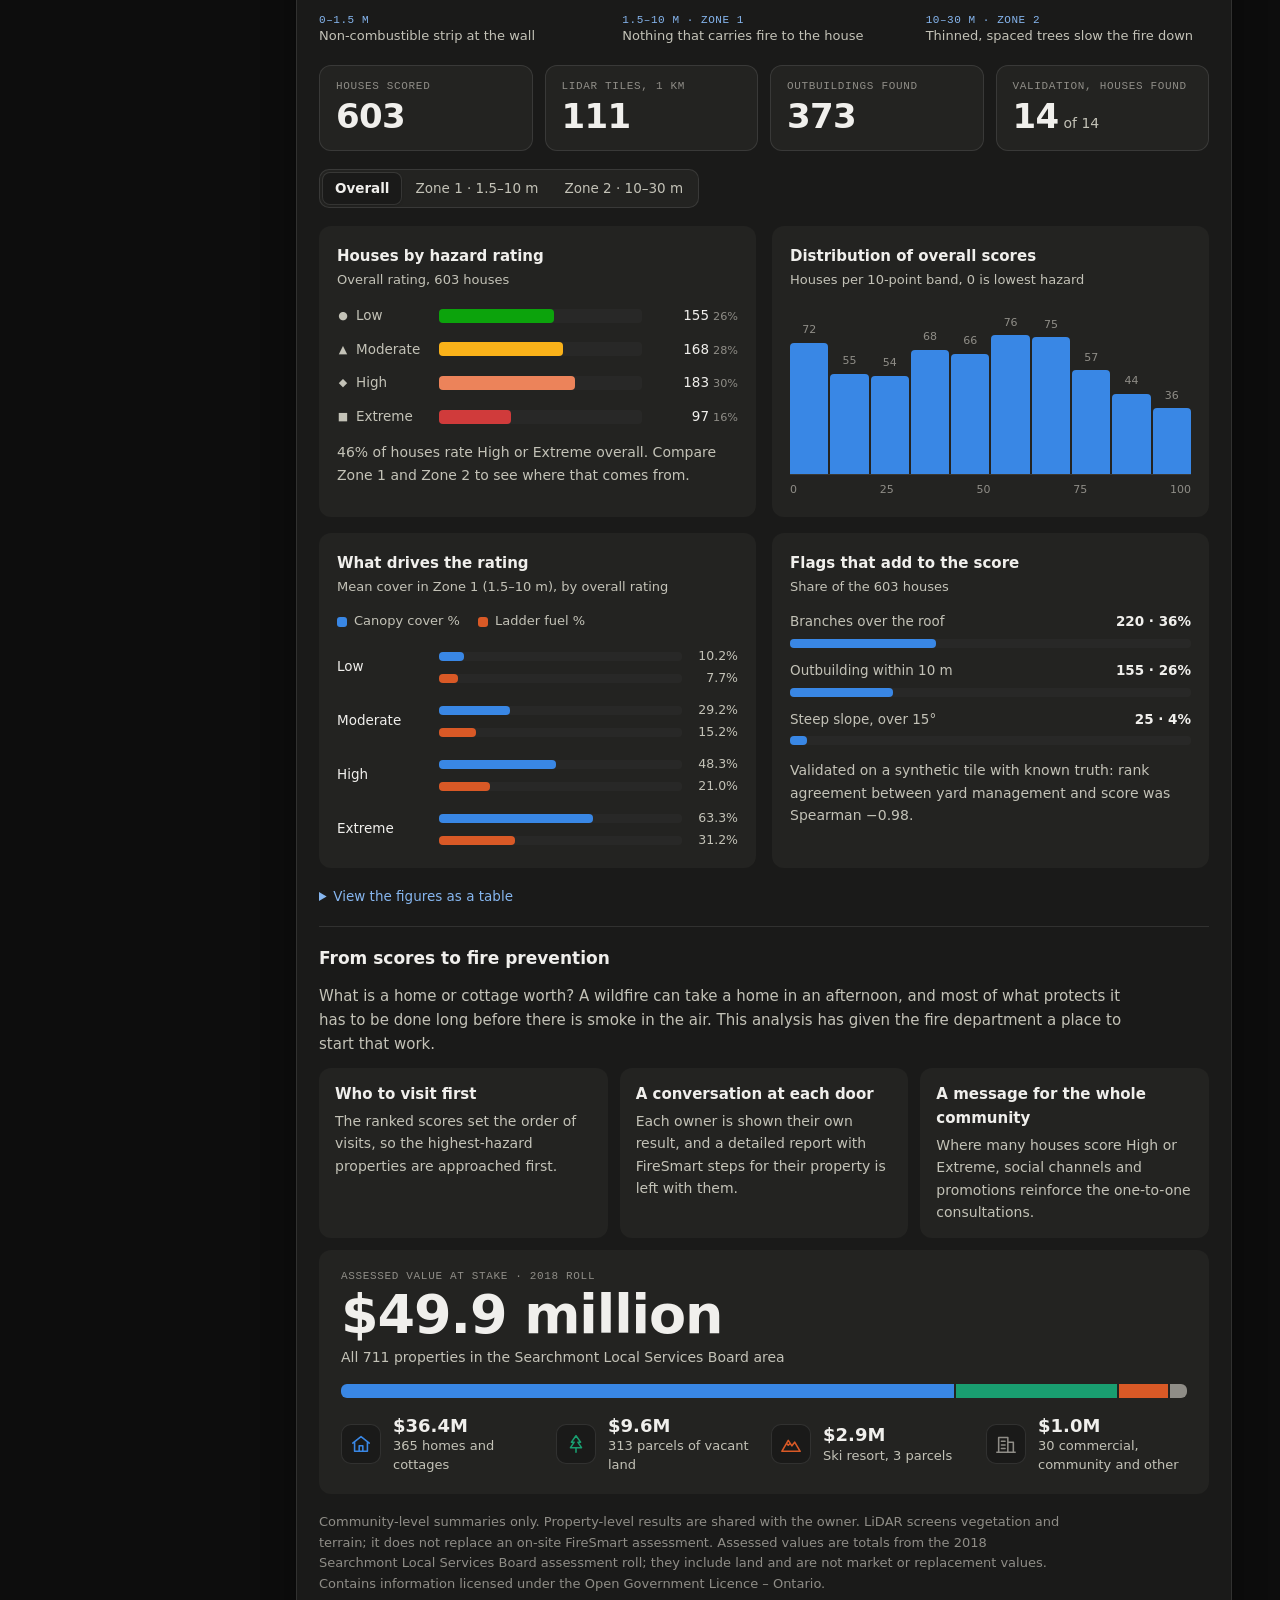
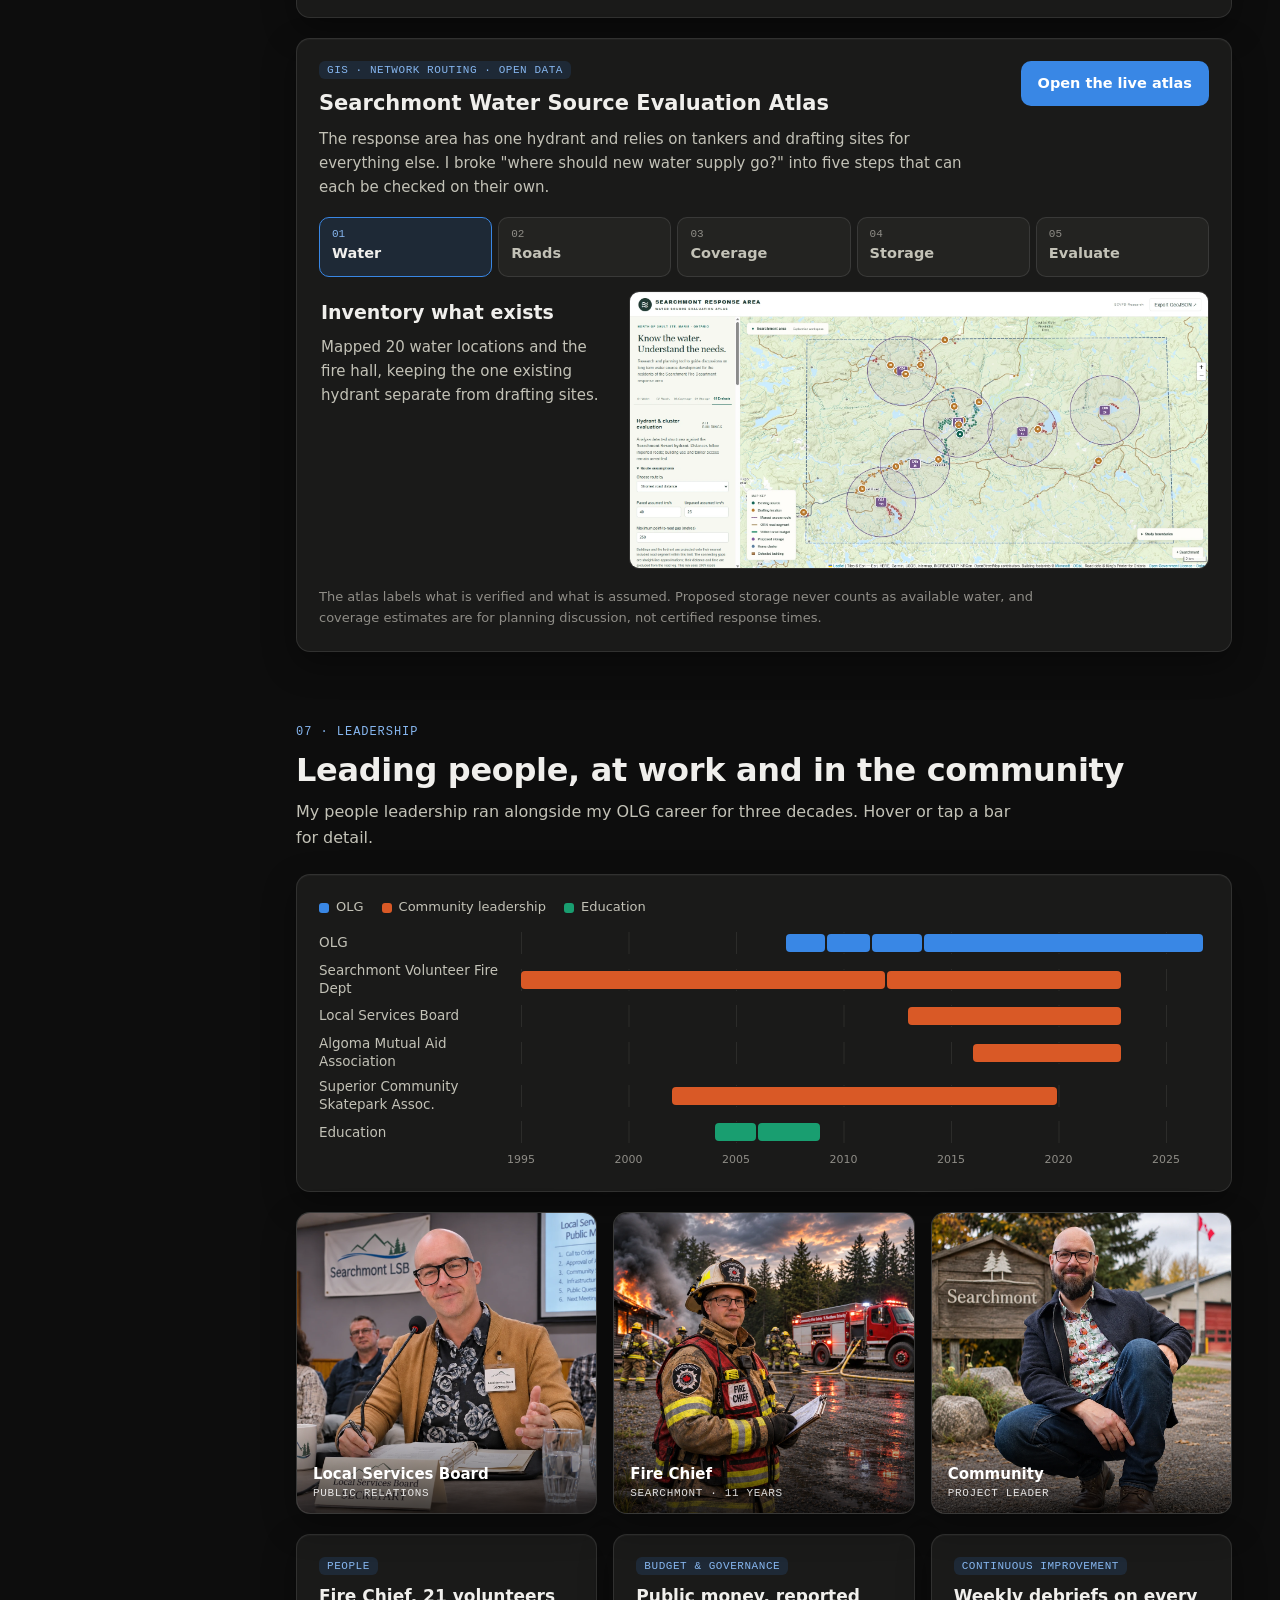
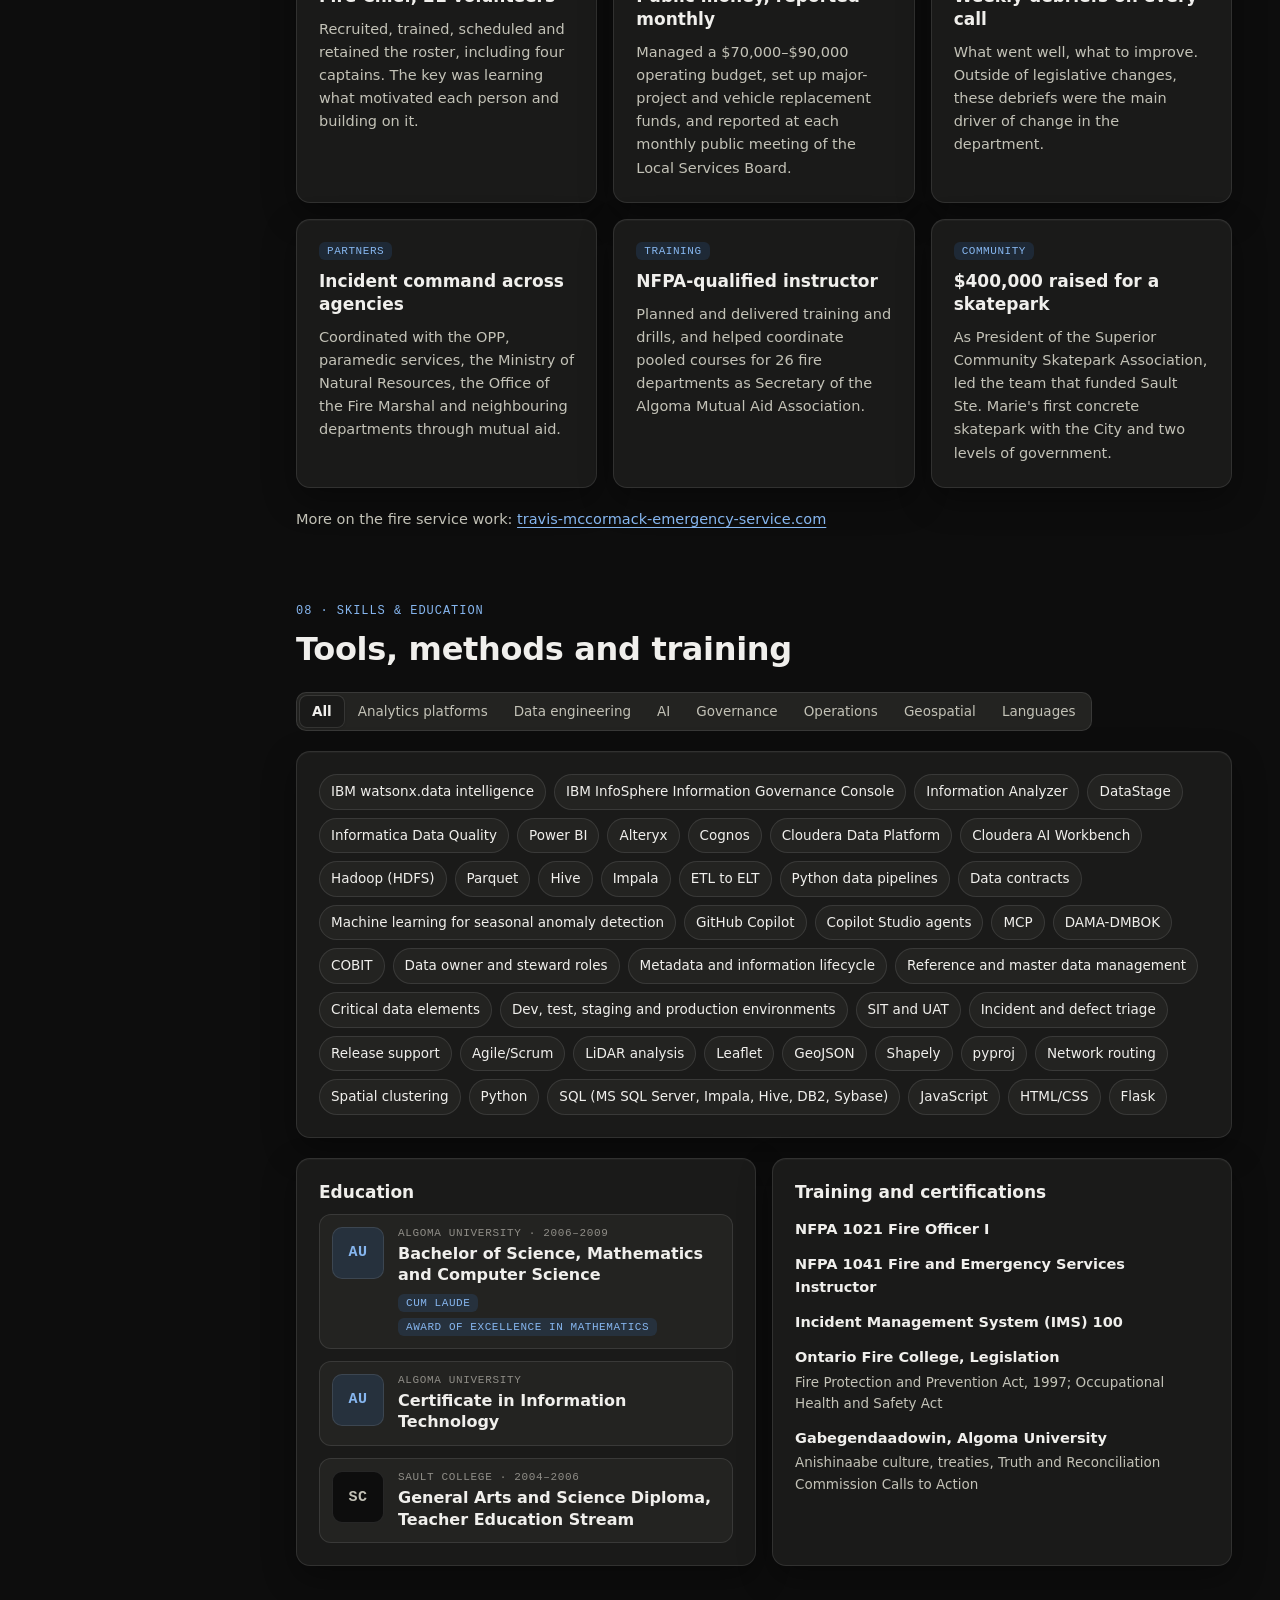
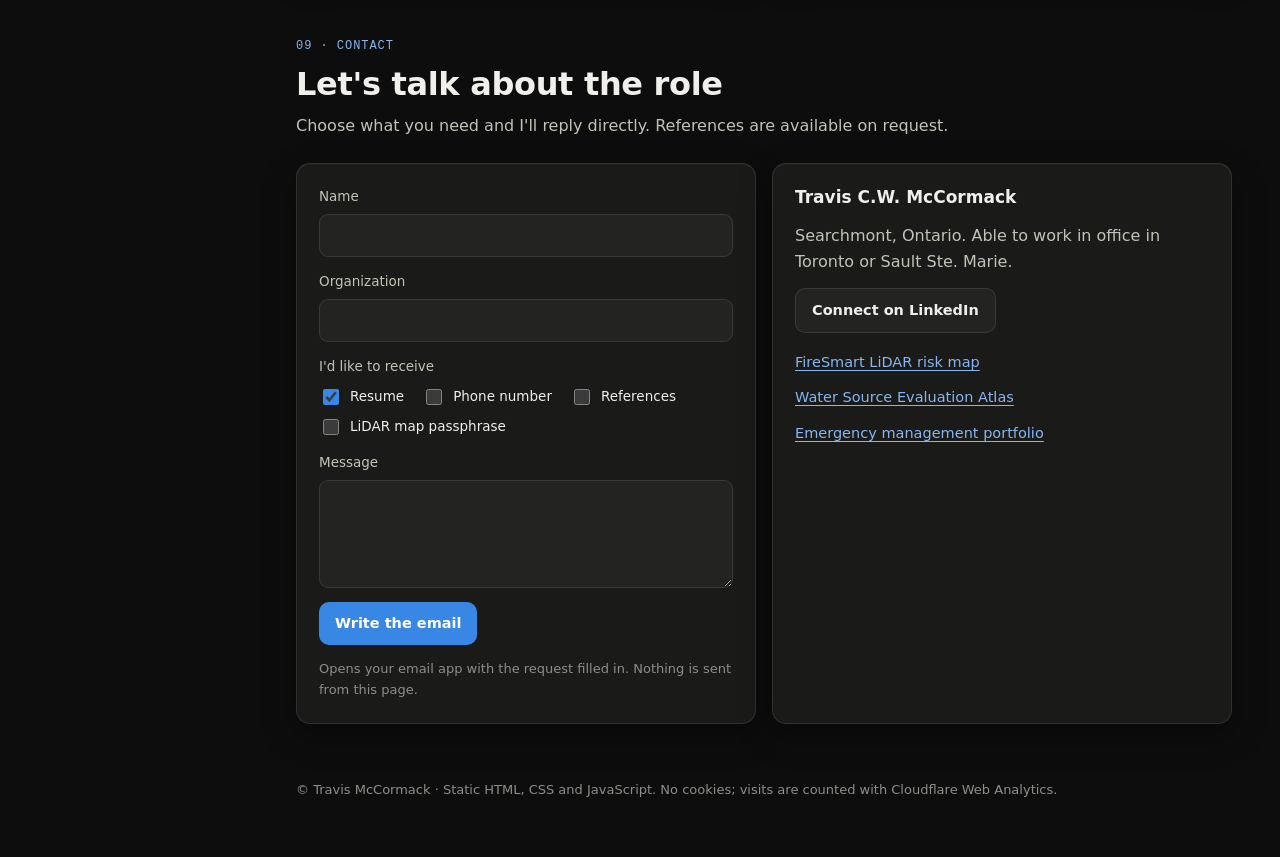
==== commit 51cf0eb5: "Name the game's technology stack in the game section intro Co-Authored-By: Claude Opus 5.5 <noreply@" ====
--- a/index.html
+++ b/index.html
@@ -159,7 +159,7 @@
       <div class="sec-head">
         <p class="eyebrow">04 · Interactive game</p>
         <h2>Experience the Ingestion Gatekeeper</h2>
-        <p class="sub">I turned the real-world challenge of master data management, schema drift, and data steward triage into a playable retro-cyberpunk simulation. Can you protect the Golden Record? <span class="hashtag">#gamified-data-governance</span> <span class="hashtag">#sound-on</span></p>
+        <p class="sub">I turned the real-world challenge of master data management, schema drift, and data steward triage into a playable retro-cyberpunk simulation, built using JavaScript, HTML5 Canvas, the Web Audio API and the Web Speech API in a single self-contained file with no dependencies. Can you protect the Golden Record? <span class="hashtag">#gamified-data-governance</span> <span class="hashtag">#sound-on</span></p>
       </div>
 
       <a class="game-ad-card" id="portfolioGameAd" href="https://searchmont-analytics.github.io/dq_games/" target="_blank" rel="noopener noreferrer">
